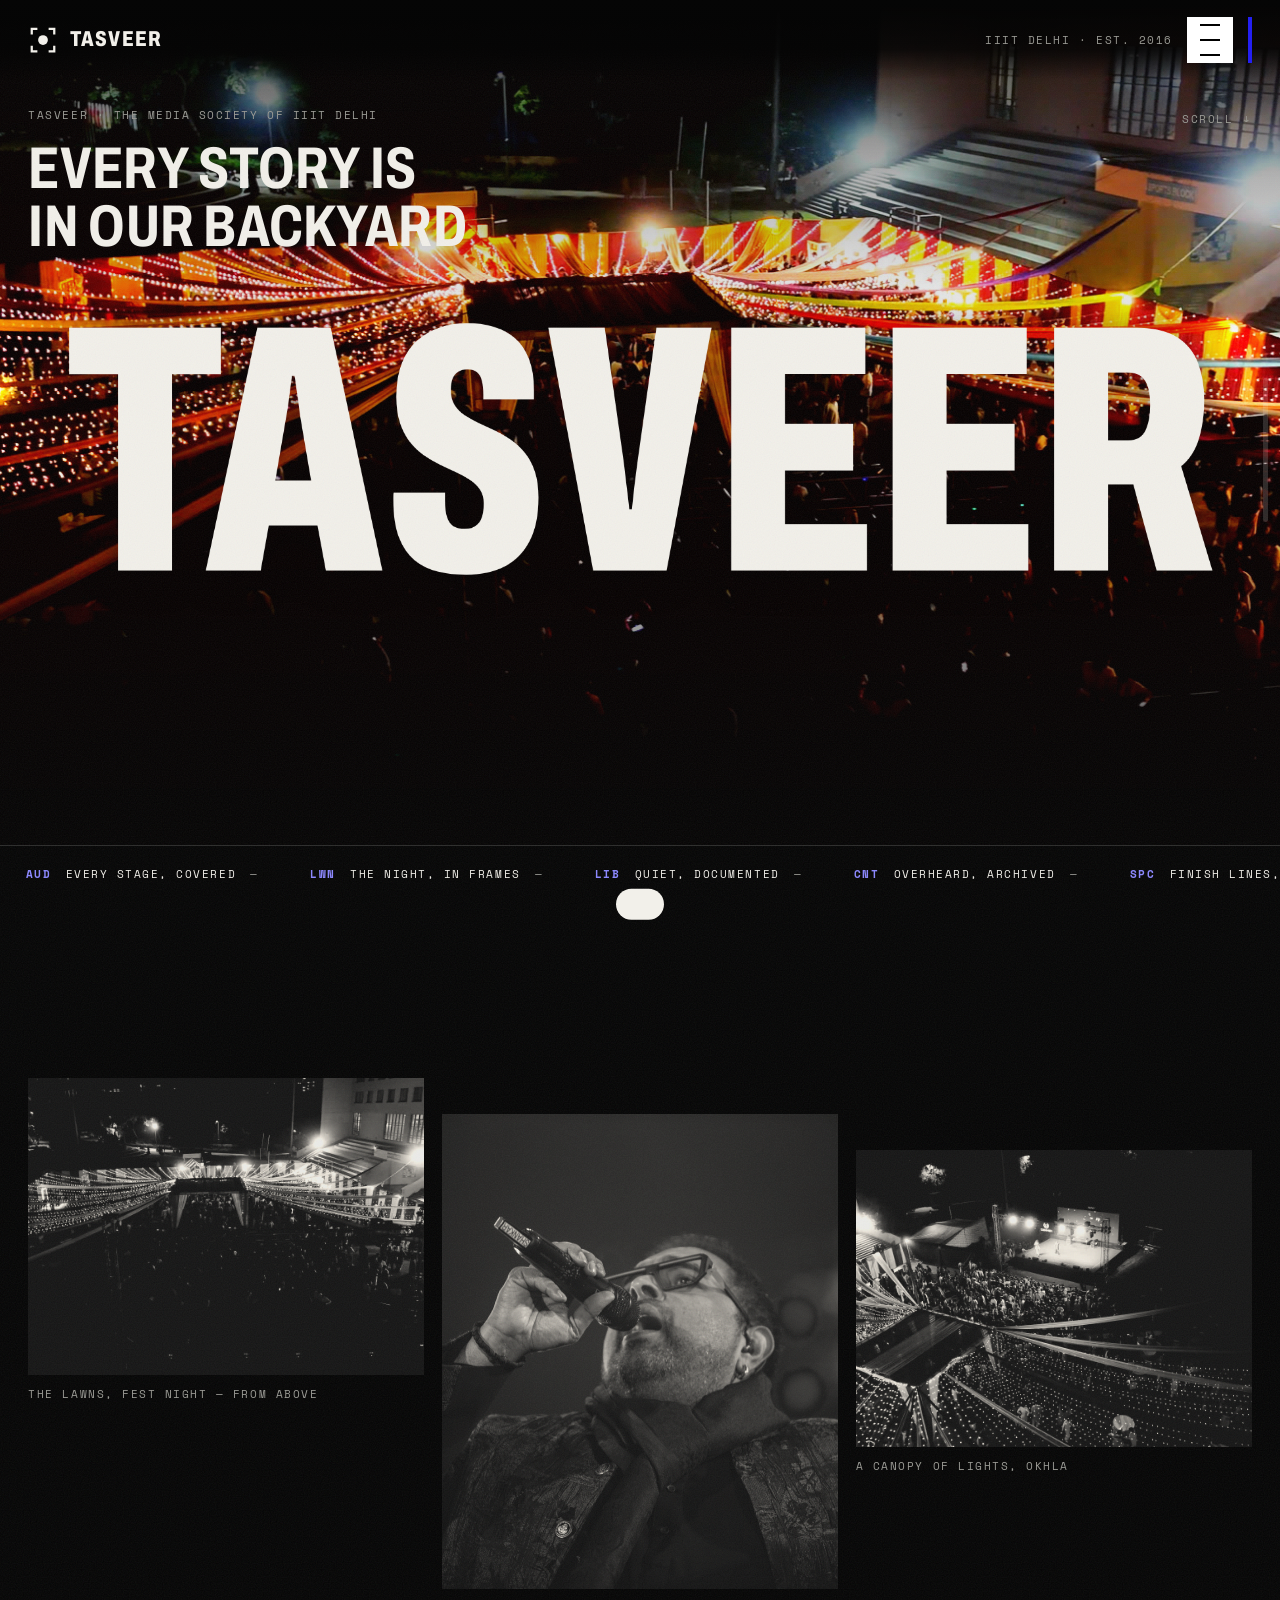
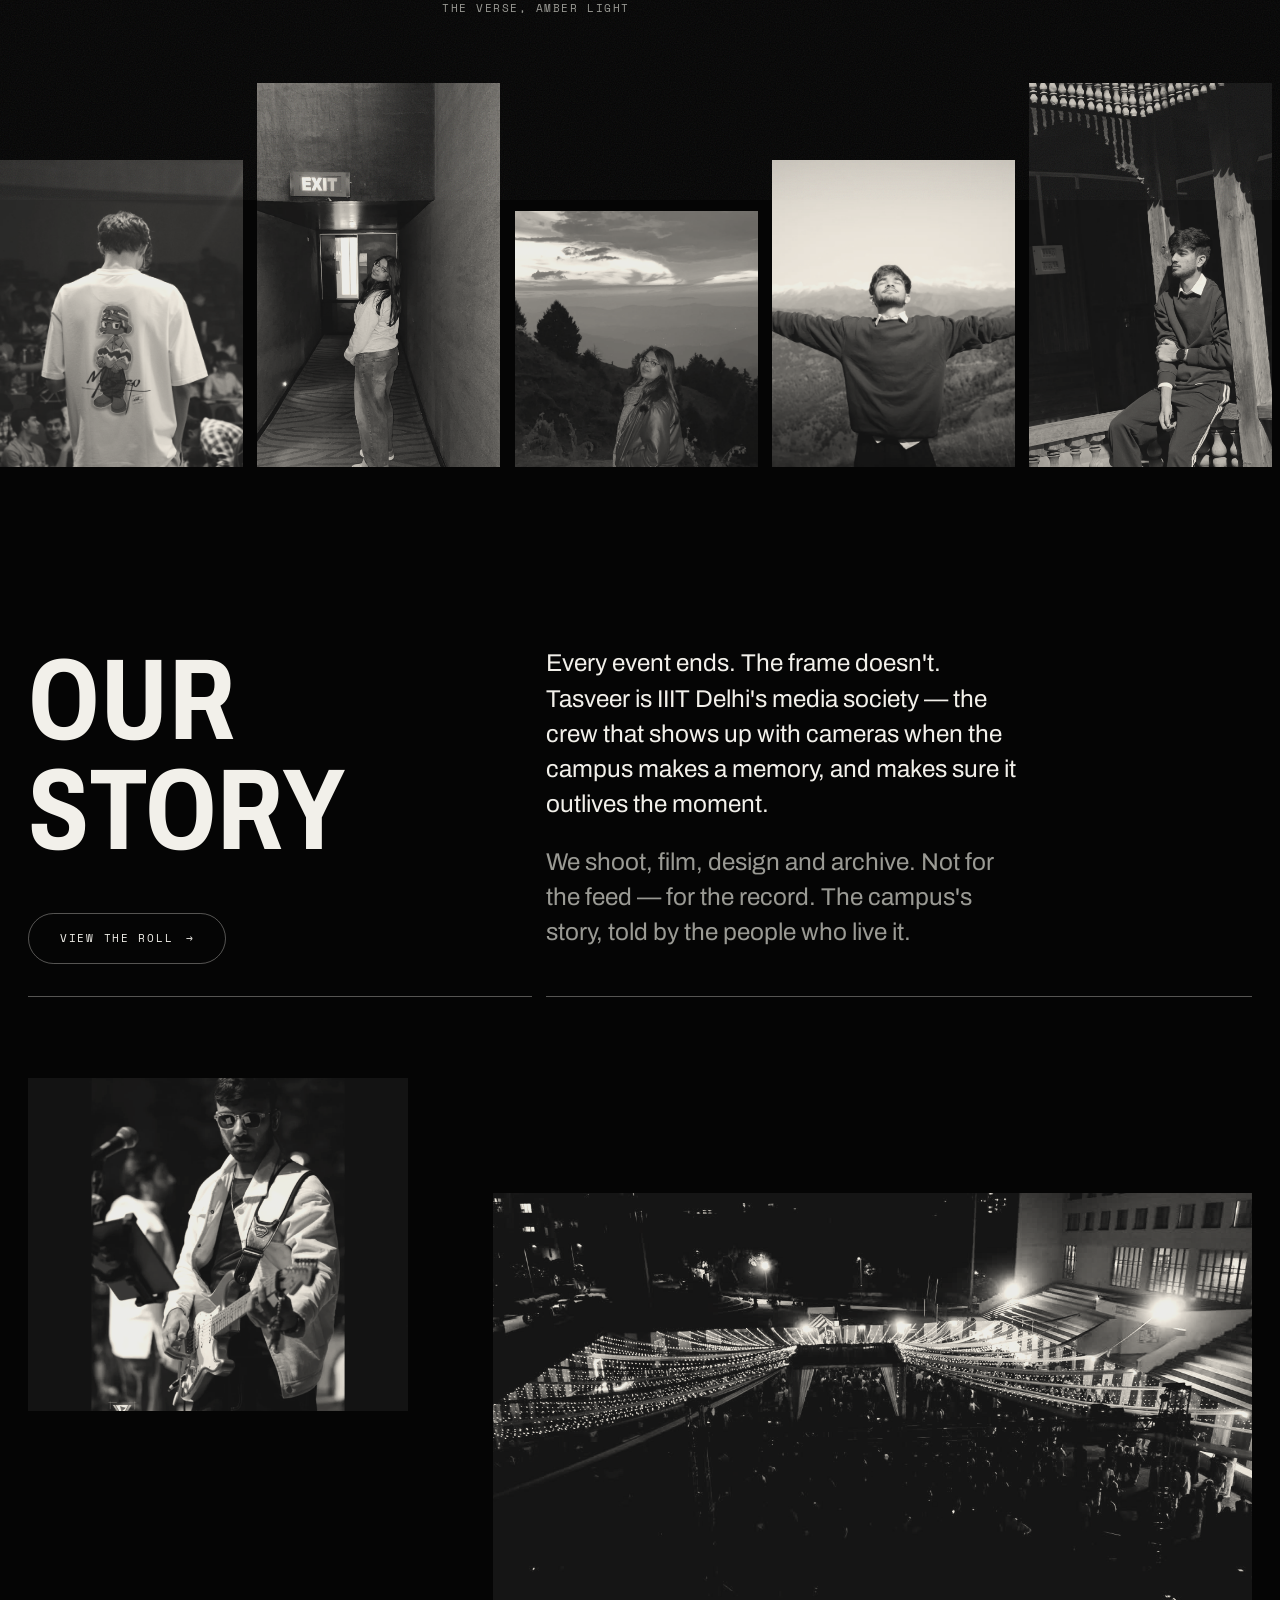
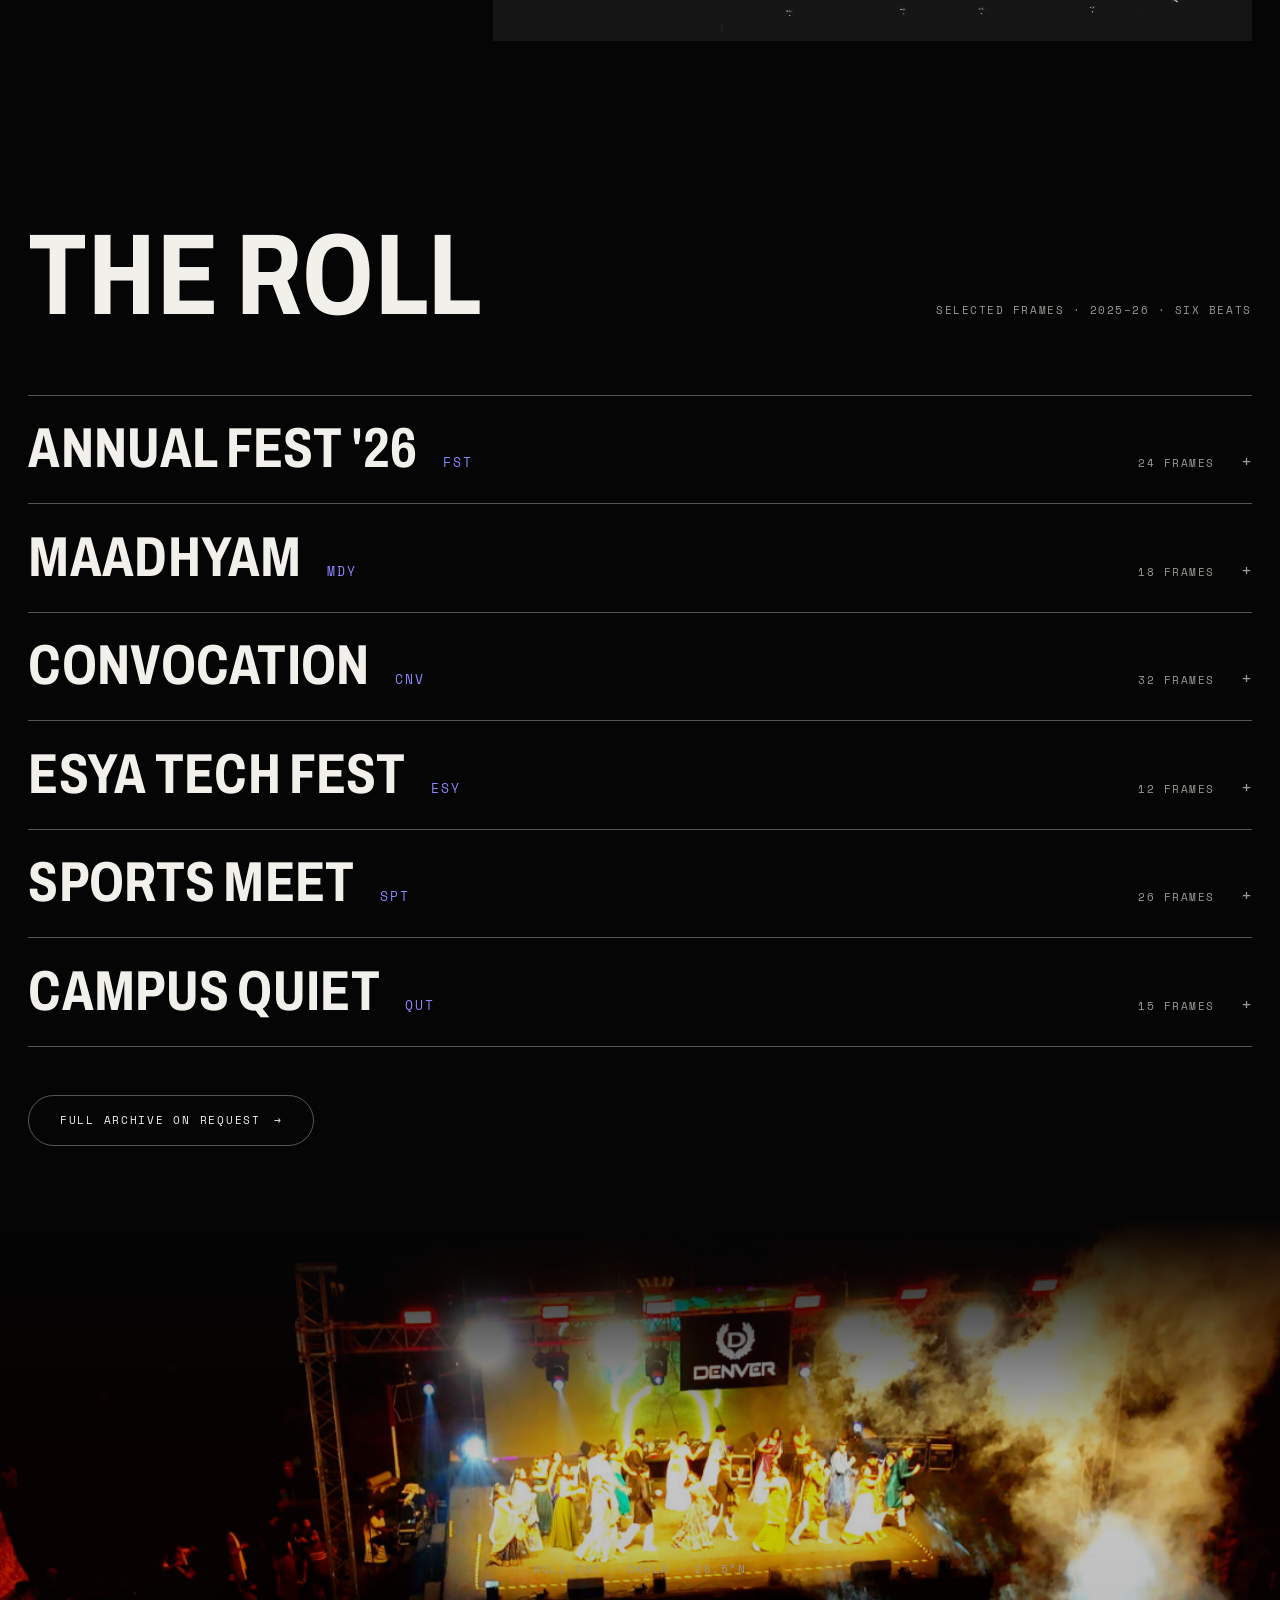
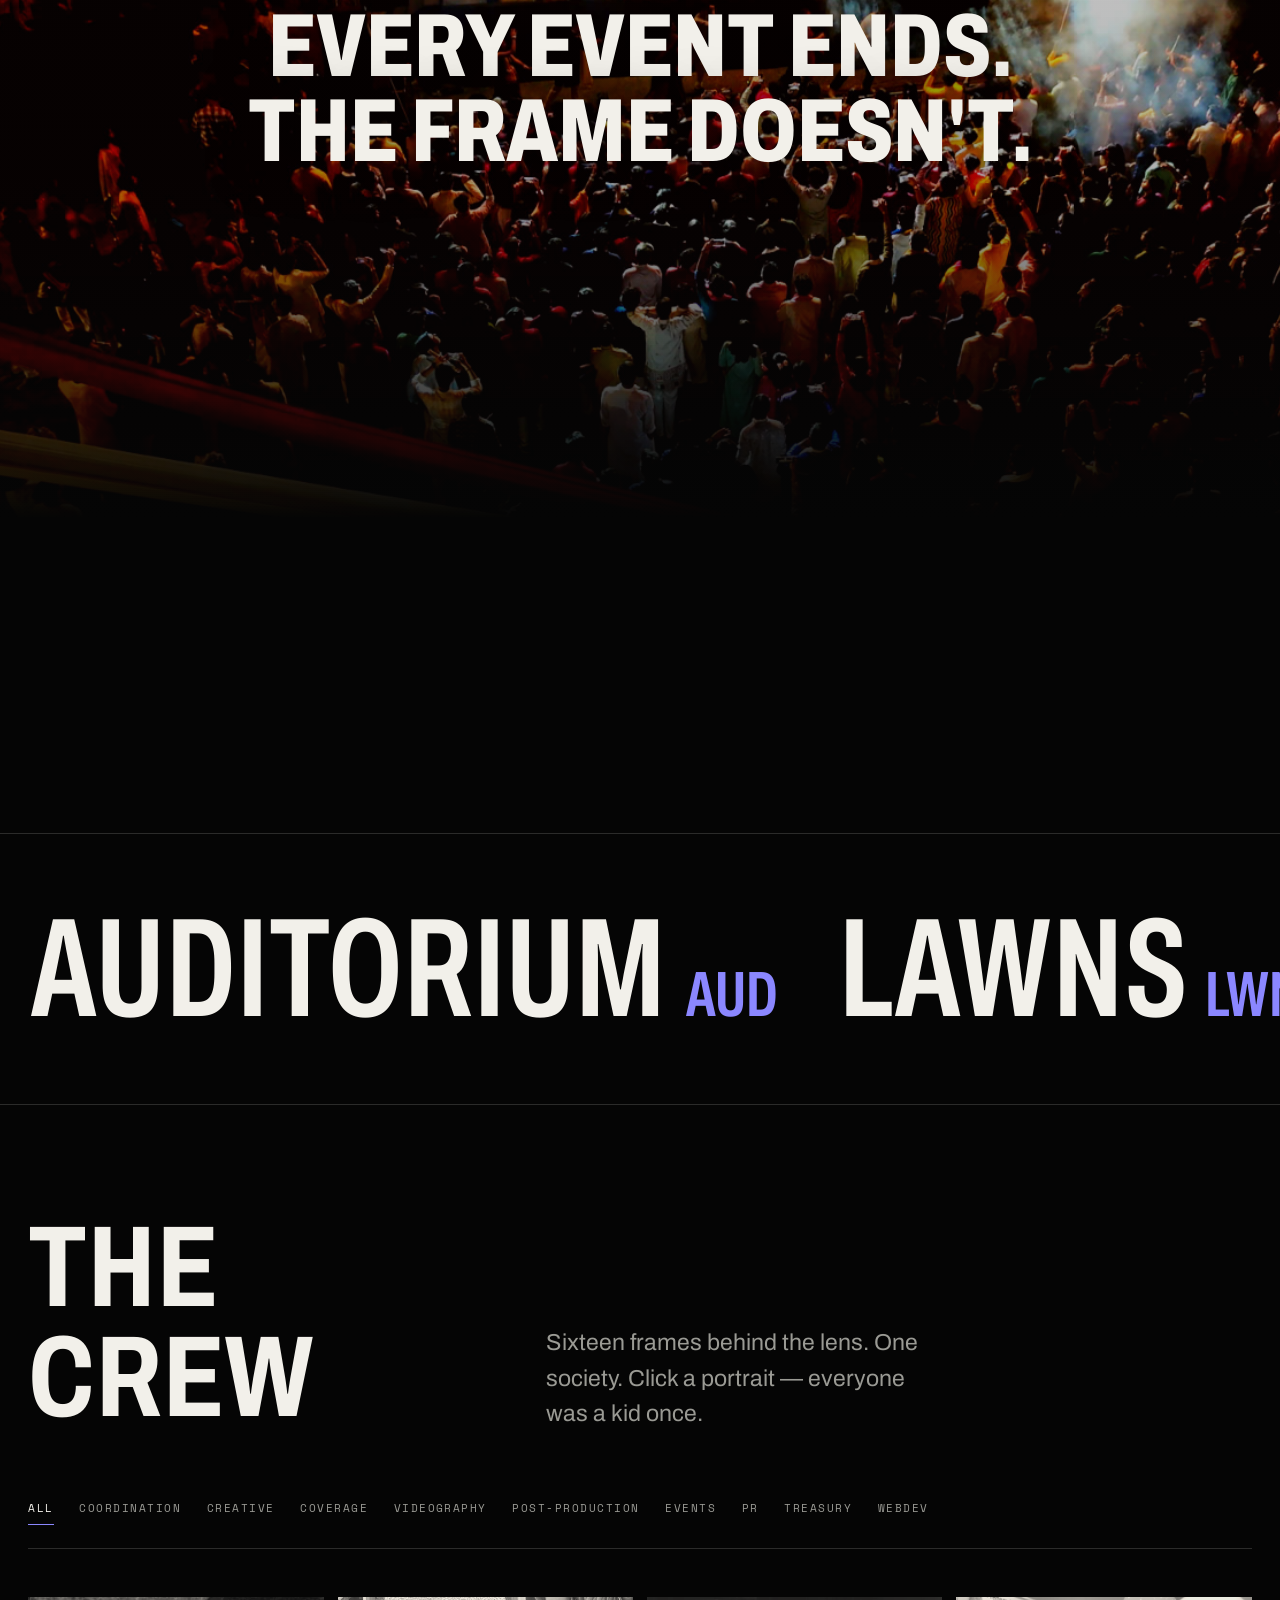
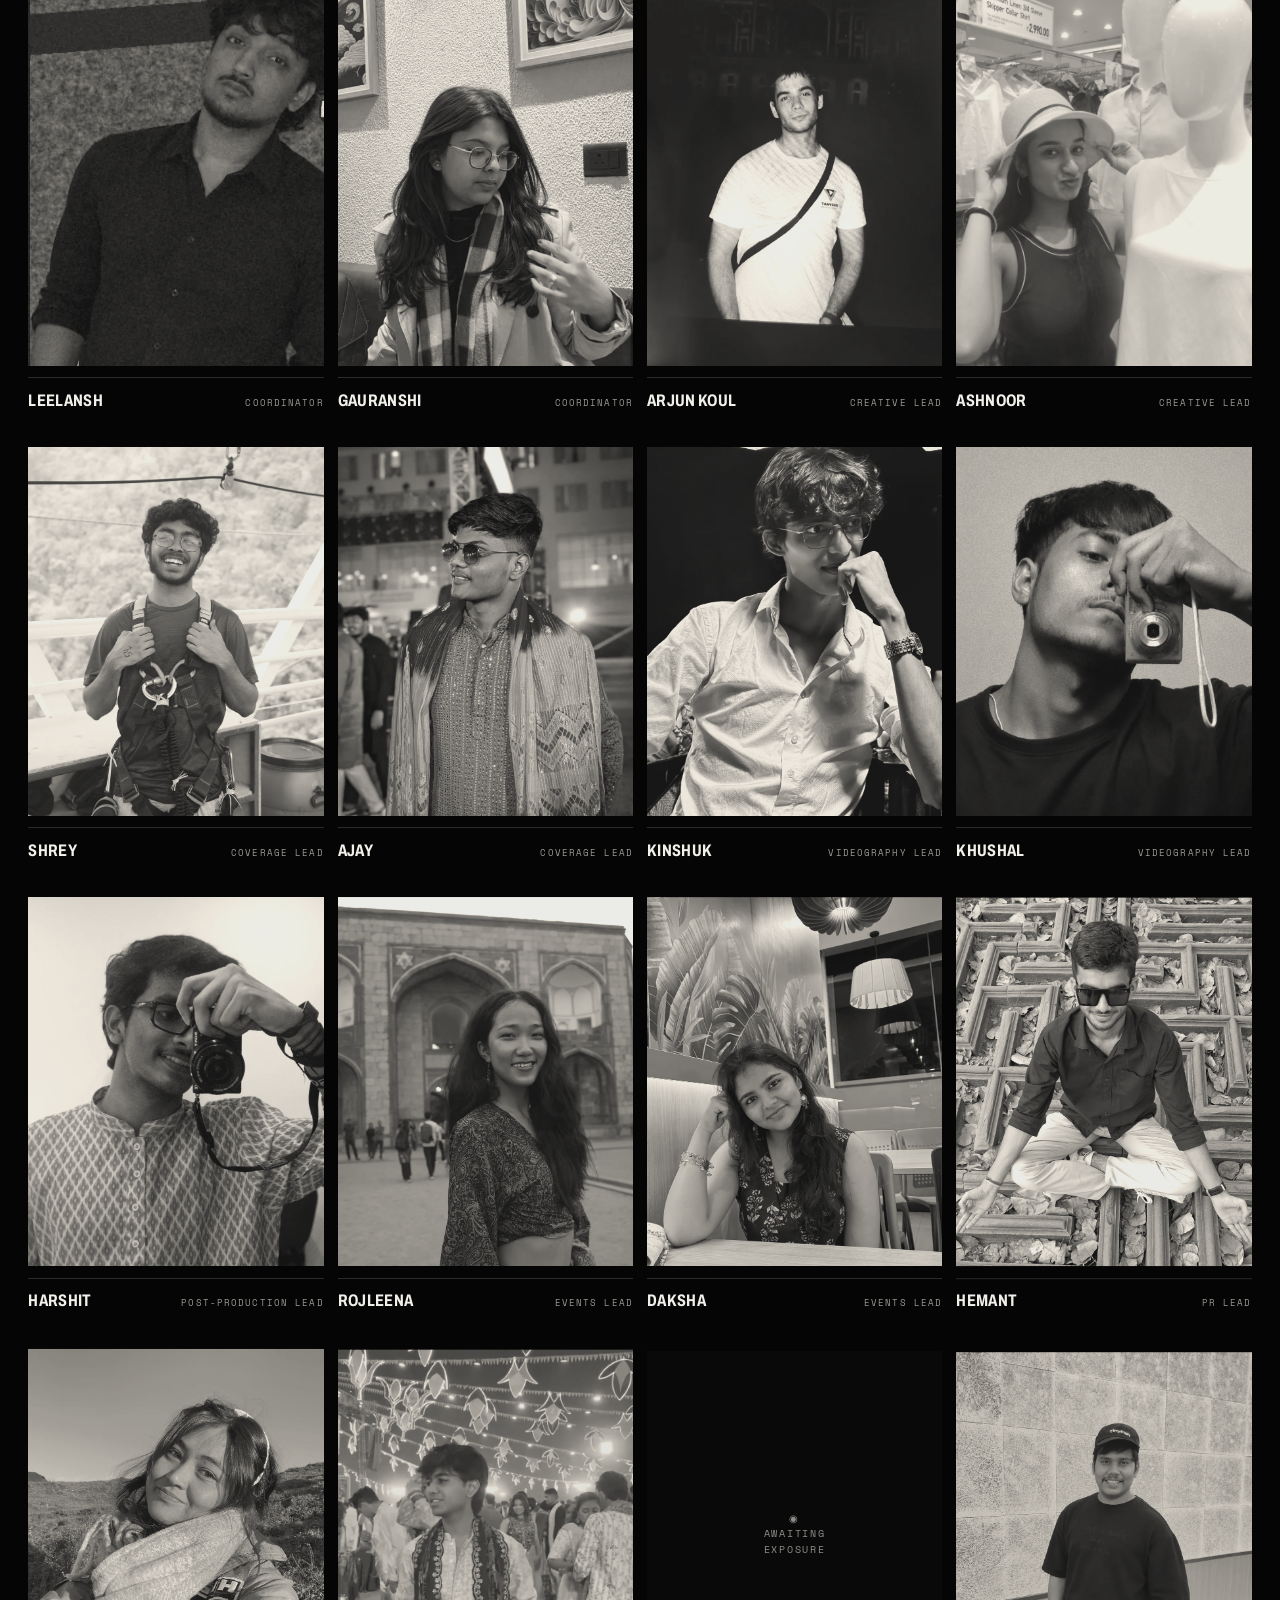
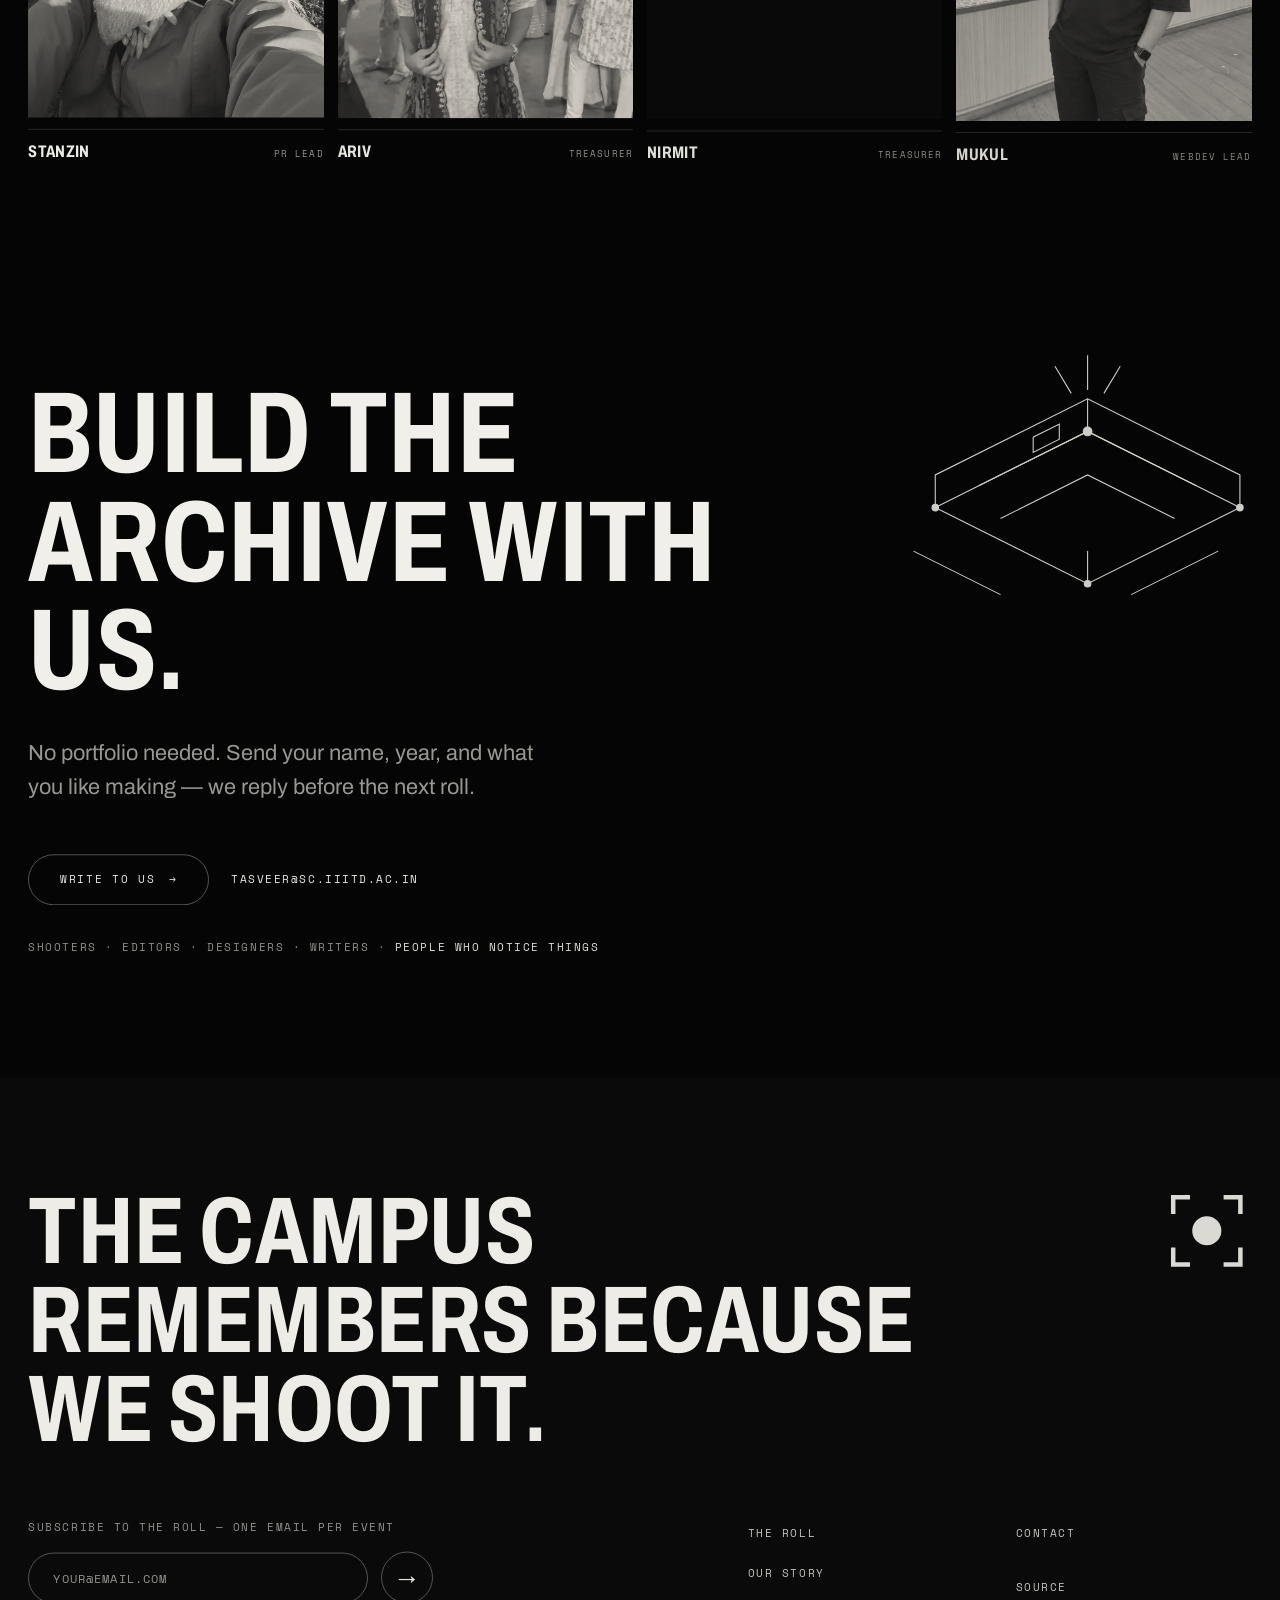
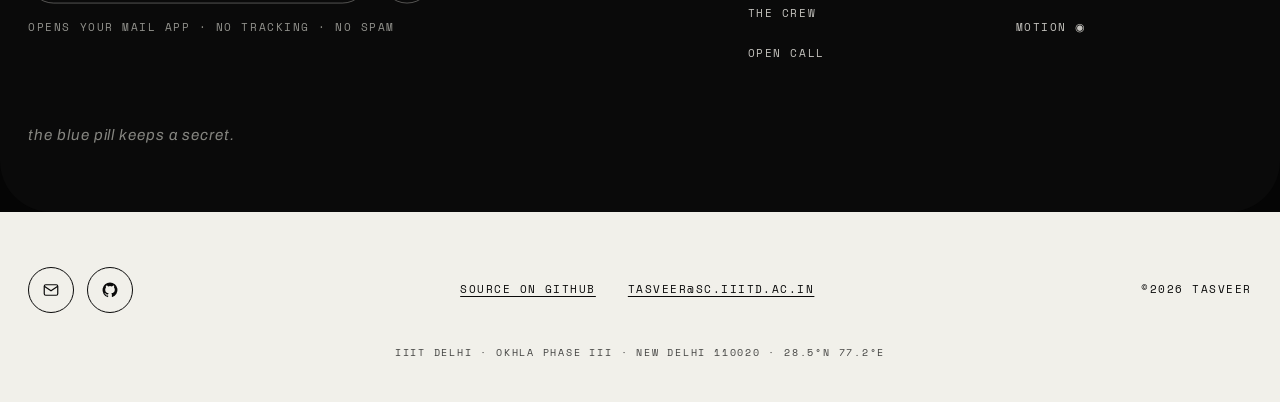
==== index.html @ ce5337c9 "Hybrid hero: living footage + scroll choreography; wordmark fit-to-bleed User: autoplay was fine, pu" ====
<!DOCTYPE html>
<html lang="en">
<head>
<meta charset="UTF-8">
<meta name="viewport" content="width=device-width, initial-scale=1.0">
<title>TASVEER — The Media Society of IIIT Delhi</title>
<meta name="description" content="Tasveer is IIIT Delhi's media society. Every story is in our backyard — we shoot, film, design and archive the campus's memory.">
<meta property="og:title" content="TASVEER — The Media Society of IIIT Delhi">
<meta property="og:description" content="Every event ends. The frame doesn't.">
<meta property="og:image" content="assets/og.jpg">
<meta name="theme-color" content="#050505">
<link rel="icon" href="assets/favicon.svg" type="image/svg+xml">
<link rel="preconnect" href="https://fonts.googleapis.com">
<link rel="preconnect" href="https://fonts.gstatic.com" crossorigin>
<link href="https://fonts.googleapis.com/css2?family=Archivo:wdth,wght@62..125,100..900&family=Space+Mono:wght@400;700&display=swap" rel="stylesheet">
<link rel="stylesheet" href="css/drive.css">
</head>
<body>

<a class="skip-link" href="#story">Skip to content</a>
<div class="grain" aria-hidden="true"></div>

<div class="cursor" id="cursor" aria-hidden="true">
  <span class="cursor-dot"></span><span class="cursor-label" style="display:none"></span>
</div>

<button class="progress-pill" id="progressPill" aria-label="Scroll progress. Click three times for a secret.">
  <span class="fill" id="progressFill"></span>
</button>

<header class="nav" id="nav">
  <a class="nav-logo" href="#top" data-goto="#top" aria-label="Tasveer — back to top">
    <svg viewBox="0 0 32 32" fill="none" aria-hidden="true">
      <path d="M4 10V4h6M22 4h6v6M28 22v6h-6M10 28H4v-6" stroke="currentColor" stroke-width="2.4"/>
      <circle cx="16" cy="16" r="5.2" fill="currentColor"/>
    </svg>
    <span class="nav-word">TASVEER</span>
  </a>
  <div class="nav-right">
    <span class="nav-tag mono">IIIT DELHI · EST. 2016</span>
    <button class="burger" id="burger" aria-label="Open menu" aria-expanded="false" aria-controls="menu">
      <span></span><span></span><span></span>
    </button>
    <span class="nav-bluebar" aria-hidden="true"></span>
  </div>
</header>

<div class="menu" id="menu" role="dialog" aria-modal="true" aria-label="Menu" aria-hidden="true">
  <button class="menu-close" id="menuClose" aria-label="Close menu">✕</button>
  <nav class="menu-links">
    <a href="#top" data-goto="#top"><span class="num">01</span> THE BACKYARD</a>
    <a href="#roll"><span class="num">02</span> THE ROLL</a>
    <a href="#story"><span class="num">03</span> OUR STORY</a>
    <a href="#crew"><span class="num">04</span> THE CREW</a>
    <a href="#open-call"><span class="num">05</span> OPEN CALL</a>
  </nav>
  <div class="menu-foot mono">
    <a href="mailto:tasveer@sc.iiitd.ac.in">TASVEER@SC.IIITD.AC.IN</a>
    <button data-motion-toggle aria-pressed="true" aria-label="Ambient motion">MOTION ◉</button>
    <span>OKHLA · NEW DELHI · 28.5°N</span>
  </div>
</div>

<div class="intro-curtain" id="introCurtain" aria-hidden="true"></div>
<div class="roll-peek" id="rollPeek" aria-hidden="true"><img alt=""></div>
<main id="main">

<!-- 01 · hero — full-bleed cinema -->
<section class="hero" id="top" data-frame="01" data-section="THE BACKYARD">
  <div class="hero-media" aria-hidden="true">
    <video id="heroVideo" muted loop playsinline preload="auto" poster="assets/drive/poster4.jpg">
      <source src="assets/drive/clip4.mp4" type="video/mp4">
    </video>
    <video id="heroVideoB" muted loop playsinline preload="auto" poster="assets/drive/poster1.jpg">
      <source src="assets/drive/clip1.mp4" type="video/mp4">
    </video>
    <div class="hero-scrim"></div>
    <div class="hero-marquee marquee" id="heroMarquee"></div>
  </div>
  <div class="hero-head">
    <p class="hero-kicker mono">TASVEER · THE MEDIA SOCIETY OF IIIT DELHI</p>
    <h1 class="hero-title">
      <span class="mask"><span>EVERY STORY IS</span></span>
      <span class="mask"><span>IN OUR BACKYARD</span></span>
    </h1>
  </div>
  <div class="hero-word-wrap" id="heroWordWrap" role="img" aria-label="TASVEER">
    <span class="hero-word">TASVEER</span>
  </div>
  <div class="hero-stills" id="heroStills"></div>
  <div class="hero-scroll mono" aria-hidden="true">SCROLL <span class="arrow">↓</span></div>
</section>

<!-- photo band -->
<div class="photo-band marquee" id="photoBand" role="region" aria-label="A scrolling strip of frames from the society's archive"></div>

<!-- 03 · story -->
<section class="story" id="story">
  <div class="story-grid">
    <div class="story-left">
      <h2 class="section-title">OUR<br>STORY</h2>
      <a class="pill" href="#roll" data-goto="#roll">VIEW THE ROLL <span class="arr">→</span></a>
    </div>
    <div class="story-right">
      <p class="story-body">Every event ends. The frame doesn't. Tasveer is IIIT Delhi's media society — the crew that shows up with cameras when the campus makes a memory, and makes sure it outlives the moment.</p>
      <p class="story-body">We shoot, film, design and archive. Not for the feed — for the record. The campus's story, told by the people who live it.</p>
    </div>
  </div>
  <div class="collage">
    <figure class="c-small">
      <img src="assets/drive/photo074.webp" alt="Black-and-white portrait of a guitarist under dramatic side light" loading="lazy">
      <figcaption class="mono">THE NIGHT · MONOCHROME</figcaption>
    </figure>
    <figure class="c-big">
      <img src="assets/drive/still1.jpg" alt="Aerial view of the fest grounds at night, a canopy of fairy lights over the crowd" loading="lazy">
      <figcaption class="mono">THE BACKYARD · OKHLA, FROM ABOVE</figcaption>
    </figure>
  </div>
</section>

<!-- 02 · the roll -->
<section class="roll" id="roll">
  <div class="roll-head">
    <h2 class="section-title">THE ROLL</h2>
    <span class="mono">SELECTED FRAMES · 2025–26 · SIX BEATS</span>
  </div>
  <div id="rollList"></div>
  <div class="roll-more">
    <a class="pill" href="mailto:tasveer@sc.iiitd.ac.in?subject=Send%20me%20the%20full%20archive">FULL ARCHIVE ON REQUEST <span class="arr">→</span></a>
  </div>
</section>

<!-- interlude — full-bleed cinema -->
<section class="interlude" id="interlude">
  <div class="interlude-media" aria-hidden="true">
    <video id="interludeVideo" muted loop playsinline preload="metadata" poster="assets/drive/poster1.jpg">
      <source src="assets/drive/clip1.mp4" type="video/mp4">
    </video>
    <div class="interlude-scrim"></div>
  </div>
  <div class="interlude-copy">
    <p class="mono interlude-kicker">ROLL 001 · OKHLA · 28.5°N</p>
    <h2 class="interlude-line">EVERY EVENT ENDS.<br>THE FRAME DOESN'T.</h2>
  </div>
</section>

<!-- giant beat marquee -->
<div class="beat-marquee marquee" id="beatMarquee" aria-hidden="true"></div>

<!-- 04 · crew -->
<section class="crew" id="crew">
  <div class="crew-head">
    <h2 class="section-title">THE<br>CREW</h2>
    <p>Sixteen frames behind the lens. One society. <span class="hint-click">Click</span><span class="hint-tap">Tap</span> a portrait — everyone was a kid once.</p>
  </div>
  <div class="crew-filters" id="crewFilters" role="group" aria-label="Filter crew by department"></div>
  <div class="crew-grid" id="crewGrid"></div>
</section>

<!-- 05 · open call -->
<section class="open-call" id="open-call">
  <svg class="iso" viewBox="0 0 400 300" fill="none" aria-hidden="true">
    <g stroke="currentColor" stroke-width="1">
      <path d="M60 200 L200 130 L340 200 L200 270 Z"/>
      <path d="M60 200 L60 170 L200 100 L340 170 L340 200"/>
      <path d="M200 100 L200 130"/>
      <path d="M100 180 L200 130 L300 180"/>
      <path d="M120 210 L200 170 L280 210"/>
      <rect x="150" y="150" width="24" height="14" transform="skewY(-26.5) translate(0 60)"/>
      <path d="M200 270 L200 240"/>
      <path d="M40 240 L120 280 M320 240 L240 280"/>
      <circle cx="200" cy="130" r="4" fill="currentColor"/>
      <circle cx="60" cy="200" r="3" fill="currentColor"/>
      <circle cx="340" cy="200" r="3" fill="currentColor"/>
      <circle cx="200" cy="270" r="3" fill="currentColor"/>
      <path d="M200 60 L200 92 M170 70 L185 95 M230 70 L215 95"/>
    </g>
  </svg>
  <h2 class="open-call-title">BUILD THE ARCHIVE WITH US.</h2>
  <p class="open-call-sub">No portfolio needed. Send your name, year, and what you like making — we reply before the next roll.</p>
  <div class="open-call-ctas">
    <a class="pill" href="mailto:tasveer@sc.iiitd.ac.in?subject=I%20want%20to%20join%20Tasveer">WRITE TO US <span class="arr">→</span></a>
    <span class="mono">TASVEER@SC.IIITD.AC.IN</span>
  </div>
  <p class="open-call-note mono">SHOOTERS · EDITORS · DESIGNERS · WRITERS · <em>PEOPLE WHO NOTICE THINGS</em></p>
</section>

</main>

<!-- footer panel -->
<footer class="footer-panel">
  <h2 class="footer-statement">THE CAMPUS REMEMBERS BECAUSE WE SHOOT IT.</h2>
  <div class="footer-grid">
    <form class="subscribe" id="subscribeForm">
      <span class="mono">SUBSCRIBE TO THE ROLL — ONE EMAIL PER EVENT</span>
      <div class="subscribe-row">
        <input id="subscribeEmail" type="email" placeholder="YOUR@EMAIL.COM" aria-label="Your email address">
        <button class="subscribe-go" type="submit" aria-label="Subscribe by email">→</button>
      </div>
      <p class="subscribe-note mono">OPENS YOUR MAIL APP · NO TRACKING · NO SPAM</p>
    </form>
    <div class="footer-links">
      <ul>
        <li><a href="#roll" data-goto="#roll">THE ROLL</a></li>
        <li><a href="#story" data-goto="#story">OUR STORY</a></li>
        <li><a href="#crew" data-goto="#crew">THE CREW</a></li>
        <li><a href="#open-call" data-goto="#open-call">OPEN CALL</a></li>
      </ul>
      <ul>
        <li><a href="mailto:tasveer@sc.iiitd.ac.in">CONTACT</a></li>
        <li><a id="instaLink" hidden>INSTAGRAM</a></li>
        <li><a href="https://github.com/breaking-byts/tasveer" target="_blank" rel="noopener">SOURCE</a></li>
        <li><button data-motion-toggle aria-pressed="true" aria-label="Ambient motion">MOTION ◉</button></li>
      </ul>
    </div>
  </div>
  <svg class="footer-mark" viewBox="0 0 32 32" fill="none" aria-hidden="true">
    <path d="M4 10V4h6M22 4h6v6M28 22v6h-6M10 28H4v-6" stroke="currentColor" stroke-width="1.6"/>
    <circle cx="16" cy="16" r="5.2" fill="currentColor"/>
  </svg>
  <p class="footer-whisper">the blue pill keeps a secret.</p>
</footer>

<!-- cream strip -->
<div class="cream-strip">
  <div class="cream-top">
    <div class="socials">
      <a id="instaSocial" href="mailto:tasveer@sc.iiitd.ac.in" aria-label="Email Tasveer">
        <svg viewBox="0 0 24 24" fill="none" stroke="currentColor" stroke-width="1.6" aria-hidden="true"><rect x="3" y="5" width="18" height="14" rx="2"/><path d="M3 7l9 6 9-6"/></svg>
      </a>
      <a href="https://github.com/breaking-byts/tasveer" target="_blank" rel="noopener" aria-label="Tasveer on GitHub">
        <svg viewBox="0 0 24 24" fill="currentColor" aria-hidden="true"><path d="M12 2a10 10 0 0 0-3.16 19.49c.5.09.68-.22.68-.48v-1.7c-2.78.6-3.37-1.34-3.37-1.34-.45-1.16-1.11-1.47-1.11-1.47-.9-.62.07-.6.07-.6 1 .07 1.53 1.03 1.53 1.03.9 1.52 2.34 1.08 2.91.83.09-.65.35-1.09.63-1.34-2.22-.25-4.55-1.11-4.55-4.94 0-1.1.39-1.99 1.03-2.69-.1-.25-.45-1.27.1-2.64 0 0 .84-.27 2.75 1.02a9.58 9.58 0 0 1 5 0c1.91-1.3 2.75-1.02 2.75-1.02.55 1.37.2 2.39.1 2.64.64.7 1.03 1.6 1.03 2.69 0 3.84-2.34 4.68-4.57 4.93.36.31.68.92.68 1.85V21c0 .27.18.58.69.48A10 10 0 0 0 12 2z"/></svg>
      </a>
    </div>
    <div class="cream-legal">
      <a href="https://github.com/breaking-byts/tasveer" target="_blank" rel="noopener">SOURCE ON GITHUB</a>
      <a href="mailto:tasveer@sc.iiitd.ac.in">TASVEER@SC.IIITD.AC.IN</a>
    </div>
    <span class="cream-copy">©<span id="year">2026</span> TASVEER</span>
  </div>
  <p class="cream-address">IIIT DELHI · OKHLA PHASE III · NEW DELHI 110020 · 28.5°N 77.2°E</p>
</div>

<div class="toast" id="toast" role="status"></div>

<script src="js/data.js"></script>
<script src="js/vendor/gsap.min.js"></script>
<script src="js/vendor/ScrollTrigger.min.js"></script>
<script src="js/vendor/lenis.min.js"></script>
<script src="js/drive.js"></script>
</body>
</html>
---- css/drive.css ----
/* ============================================================
   TASVEER × DRIVE — inspired-by editorial system
   Black grain canvas · warm monochrome · giant condensed type
   Cream footer strip · one electric blue · mono UI labels
   ============================================================ */
:root{
  --black:#050505; --coal:#0A0A0A; --ink:#F2F0EA; --cream:#F1F0EA;
  --blue:#241FF3; --blue-bright:#8B87FF; --gray:#9A9A94;
  --line:rgba(242,240,234,.16); --line-strong:rgba(242,240,234,.34);
  --warm-mono:grayscale(1) sepia(.2) contrast(.85);
  --margin:2.22vw; --gap:1.11vw;
  --font-body:"Archivo",Helvetica,Arial,sans-serif;
  --font-mono:"Space Mono",ui-monospace,monospace;
  --ease-out-expo:cubic-bezier(.19,1,.22,1);
  --ease-out-quart:cubic-bezier(.165,.84,.44,1);
  --header-h:8.9vh;
}
*,*::before,*::after{box-sizing:border-box;margin:0;padding:0}
html.lenis,html.lenis body{height:auto}
html.lenis{scroll-behavior:auto!important}
body{
  background:var(--black); color:var(--ink);
  font-family:var(--font-body); font-size:1.0625rem; line-height:1.55;
  overflow-x:hidden; -webkit-font-smoothing:antialiased;
  font-stretch:100%;
}
body.daylight{--black:#F1F0EA;--coal:#E9E7DF;--ink:#0A0A0A;--gray:#5C5C56;
  --line:rgba(10,10,10,.16);--line-strong:rgba(10,10,10,.34);--blue-bright:#241FF3}
img{display:block;max-width:100%}
a{color:inherit;text-decoration:none}
button{font:inherit;color:inherit;background:none;border:0;cursor:pointer}
::selection{background:var(--blue);color:#fff}
:focus-visible{outline:2px solid var(--blue-bright);outline-offset:3px;box-shadow:0 0 0 6px var(--black)}
[hidden]{display:none!important}
.mono{font-family:var(--font-mono);font-size:.68rem;letter-spacing:.14em;text-transform:uppercase}
.skip-link{position:fixed;top:-4rem;left:1rem;z-index:300;background:var(--ink);color:var(--black);padding:.7rem 1.2rem;transition:top .2s}
.skip-link:focus{top:1rem}

/* grain */
.grain{position:fixed;inset:-100%;z-index:120;pointer-events:none;opacity:.07;
  background-image:url("data:image/svg+xml,%3Csvg xmlns='http://www.w3.org/2000/svg' width='240' height='240'%3E%3Cfilter id='n'%3E%3CfeTurbulence type='fractalNoise' baseFrequency='.85' numOctaves='2'/%3E%3C/filter%3E%3Crect width='240' height='240' filter='url(%23n)'/%3E%3C/svg%3E");
  animation:grain 7s steps(8) infinite}
@keyframes grain{
  0%,100%{transform:translate(0,0)}12%{transform:translate(-3%,2%)}25%{transform:translate(2%,-4%)}
  37%{transform:translate(-4%,-2%)}50%{transform:translate(3%,3%)}62%{transform:translate(-2%,4%)}
  75%{transform:translate(4%,-3%)}87%{transform:translate(-3%,-3%)}}
body.calm .grain{animation:none}

/* scroll progress pill — the blue secret */
.progress-pill{position:fixed;right:.9vw;top:50%;transform:translateY(-50%);z-index:140;
  width:5px;height:16vh;border-radius:99px;background:var(--line);padding:0;cursor:pointer}
.progress-pill::before{content:"";position:absolute;top:-12px;bottom:-12px;left:-20px;right:-6px}
.progress-pill .fill{position:absolute;inset:0;border-radius:99px;background:var(--blue);transform-origin:top;transform:scaleY(0)}
.hint-tap{display:none}
@media (pointer:coarse){.hint-click{display:none}.hint-tap{display:inline}}
body.daylight .progress-pill .fill{background:var(--blue)}
.progress-pill:hover{width:7px}

/* header */
.nav{position:fixed;top:0;left:0;right:0;z-index:150;height:var(--header-h);
  display:flex;align-items:center;justify-content:space-between;
  padding:0 var(--margin);transition:transform .45s var(--ease-out-quart);
  color:var(--ink);
  background:linear-gradient(to bottom,var(--black) 0%,color-mix(in srgb,var(--black) 82%,transparent) 62%,transparent 100%)}
.nav.hidden-nav{transform:translateY(-110%)}
body.daylight .burger{background:#0A0A0A}
body.daylight .burger span{background:var(--cream)}
.nav-logo{display:flex;align-items:center;gap:.7rem}
.nav-logo svg{width:30px;height:30px}
.nav-word{font-weight:800;font-stretch:75%;font-size:1.35rem;letter-spacing:.06em}
.nav-right{display:flex;align-items:center;gap:.9rem}
.nav-tag{color:var(--gray)}
.burger{width:46px;height:46px;background:#fff;display:grid;place-items:center;gap:0;transition:transform .25s var(--ease-out-quart)}
.burger:hover{transform:scale(.94)}
.burger span{display:block;width:20px;height:2px;background:#000;margin:2.5px 0;transition:transform .3s,opacity .3s}
.nav-bluebar{width:4px;height:46px;background:var(--blue)}

/* fullscreen menu */
.menu{position:fixed;inset:0;z-index:200;background:var(--coal);display:flex;flex-direction:column;
  justify-content:center;padding:var(--margin);opacity:0;visibility:hidden;transition:opacity .4s,visibility 0s linear .4s}
.menu.open{opacity:1;visibility:visible;transition:opacity .4s,visibility 0s}
.menu-close{position:absolute;top:calc(var(--header-h)/2 - 23px);right:var(--margin);width:46px;height:46px;background:var(--ink);color:var(--black);display:grid;place-items:center;font-size:1.1rem}
.menu-links{display:flex;flex-direction:column;gap:.2rem}
.menu-links a{display:flex;align-items:baseline;gap:1.4rem;padding:.5rem 0;border-bottom:1px solid var(--line);
  font-weight:700;font-stretch:75%;font-size:clamp(2.4rem,7vw,5rem);line-height:1.05;text-transform:uppercase;letter-spacing:.01em;
  transform:translateY(24px);opacity:0;transition:transform .55s var(--ease-out-expo),opacity .55s,color .2s}
.menu.open .menu-links a{transform:none;opacity:1}
.menu-links a:hover{color:var(--blue-bright)}
.menu-links .num{font-family:var(--font-mono);font-size:.75rem;color:var(--gray);letter-spacing:.14em}
.menu-foot{margin-top:3rem;display:flex;gap:2rem;flex-wrap:wrap;color:var(--gray)}
.menu-foot button:hover,.menu-foot a:hover{color:var(--ink)}

/* hero — full-bleed cinema */
.hero{position:relative;height:178vh;min-height:980px;background:var(--black)}
.hero-media{position:sticky;top:0;height:100vh;height:100svh;overflow:hidden;z-index:0}
.hero-media video{position:absolute;inset:0;width:100%;height:100%;object-fit:cover;transform-origin:center;will-change:transform;backface-visibility:hidden}
#heroVideoB{opacity:0}
.intro-curtain{position:fixed;inset:0;background:var(--black);z-index:200;pointer-events:none}
body.calm .intro-curtain{display:none}
.roll-peek{position:fixed;top:0;left:0;width:min(24vw,300px);aspect-ratio:4/3;z-index:90;pointer-events:none;
  opacity:0;overflow:hidden;border:1px solid var(--line-strong);background:var(--coal);
  transition:opacity .25s;will-change:transform}
.roll-peek.on{opacity:1}
.roll-peek img{width:100%;height:100%;object-fit:cover;display:block}
@media (pointer:coarse){.roll-peek{display:none}}
.pill{transition:transform .25s cubic-bezier(.2,.8,.2,1)}
.hero-scrim{position:absolute;inset:0;pointer-events:none;background:
  linear-gradient(to bottom,
    color-mix(in srgb,var(--black) 84%,transparent) 0%,
    color-mix(in srgb,var(--black) 30%,transparent) 20%,
    transparent 38%, transparent 52%,
    color-mix(in srgb,var(--black) 45%,transparent) 72%,
    var(--black) 100%)}
.hero-head{position:absolute;top:calc(var(--header-h) + 3vh);left:var(--margin);z-index:4;max-width:62vw}
.hero-title{font-weight:700;font-stretch:75%;text-transform:uppercase;line-height:.98;letter-spacing:.005em;
  font-size:clamp(2.1rem,4.6vw,4.4rem)}
.hero-title .mask{display:block;overflow:hidden}
.hero-title .mask > span{display:block}
.hero-kicker{margin-bottom:1rem;color:var(--gray)}
.hero-word-wrap{position:absolute;left:0;right:0;top:36vh;z-index:2;line-height:.78;pointer-events:none;text-align:center;will-change:transform}
.hero-word{font-weight:800;font-stretch:62%;text-transform:uppercase;font-size:42vw;letter-spacing:.005em;
  white-space:nowrap;display:block;width:max-content;position:relative;left:50%;transform:translateX(-50%);
  color:var(--ink);text-shadow:0 4px 60px color-mix(in srgb,var(--black) 45%,transparent)}
.hero-stills{position:absolute;top:112vh;left:0;right:0;z-index:3;display:grid;grid-template-columns:repeat(3,1fr);gap:1.4vw;padding:0 var(--margin);align-items:start}
.hero-stills figure{margin:0}
.hero-stills .imgwrap{overflow:hidden;aspect-ratio:4/3;background:var(--coal)}
.hero-stills figure:nth-child(2) .imgwrap{aspect-ratio:3/3.6}
.hero-stills img{width:100%;height:100%;object-fit:cover;filter:var(--warm-mono);transition:filter .6s}
.hero-stills figure:hover img{filter:none}
.hero-stills figcaption{margin-top:.7rem;color:var(--gray)}
.hero-marquee{position:absolute;left:0;right:0;bottom:0;z-index:3;border-top:1px solid var(--line);
  padding:.85rem 0;overflow:hidden;background:var(--black)}
.hero-scroll{position:absolute;right:var(--margin);top:calc(var(--header-h) + 3.4vh);z-index:4;color:var(--gray);display:flex;gap:.6rem;align-items:center}
.hero-scroll .arrow{animation:drop 1.9s ease-in-out infinite;display:inline-block}
@keyframes drop{50%{transform:translateY(5px)}}
body.calm .hero-scroll .arrow{animation:none}

/* interlude — full-bleed cinema break */
.interlude{position:relative;height:135vh;background:var(--black)}
.interlude-media{position:sticky;top:0;height:100vh;height:100svh;overflow:hidden}
.interlude-media video{position:absolute;inset:0;width:100%;height:100%;object-fit:cover;transform-origin:center;will-change:transform;backface-visibility:hidden}
.interlude-scrim{position:absolute;inset:0;pointer-events:none;background:
  linear-gradient(to bottom,var(--black) 0%,color-mix(in srgb,var(--black) 22%,transparent) 26%,
  color-mix(in srgb,var(--black) 30%,transparent) 62%,var(--black) 100%)}
.interlude-copy{position:sticky;top:0;height:100vh;height:100svh;margin-top:-100vh;margin-top:-100svh;
  display:flex;flex-direction:column;justify-content:center;align-items:center;text-align:center;
  z-index:2;padding:0 var(--margin);pointer-events:none}
.interlude-kicker{color:var(--gray);margin-bottom:1.6rem}
.interlude-line{font-weight:800;font-stretch:75%;text-transform:uppercase;line-height:.95;
  font-size:clamp(2.6rem,7vw,6.6rem);color:var(--ink);
  text-shadow:0 4px 50px color-mix(in srgb,var(--black) 55%,transparent)}

/* marquees (shared) */
.marquee{overflow:hidden;white-space:nowrap}
.marquee-track{display:inline-flex;align-items:center;will-change:transform;animation:marquee var(--dur,60s) linear infinite}
.marquee-track.inverted{animation-name:marquee-inv}
@keyframes marquee{from{transform:translate3d(0,0,0)}to{transform:translate3d(-50%,0,0)}}
@keyframes marquee-inv{from{transform:translate3d(-50%,0,0)}to{transform:translate3d(0,0,0)}}
body.calm .marquee-track,.marquee:hover .marquee-track.pause-hover{animation-play-state:paused}
.hero-marquee .item{display:inline-flex;align-items:center;gap:.9rem;padding:0 1.6rem;color:var(--ink)}
.hero-marquee .code{color:var(--blue-bright);font-weight:700}
.hero-marquee .sep{color:var(--gray)}

/* image marquee band */
.photo-band{padding:9vh 0 7vh;overflow:hidden}
.photo-band .marquee-track{align-items:flex-end}
.photo-tile{flex:none;width:19vw;overflow:hidden;margin-right:1.1vw}
.photo-tile img{width:100%;height:100%;object-fit:cover;filter:var(--warm-mono);transition:filter .7s}
.photo-tile:hover img{filter:none}
.photo-tile.t-a{height:24vw}.photo-tile.t-b{height:30vw}.photo-tile.t-c{height:20vw}
.photo-tile figcaption{margin-top:.5rem;color:var(--gray)}

/* story */
.story{padding:12vh var(--margin) 10vh}
.story-grid{display:grid;grid-template-columns:5fr 7fr;gap:var(--gap)}
.story-left{display:flex;flex-direction:column;justify-content:space-between;gap:3rem;border-bottom:1px solid var(--line-strong);padding-bottom:2rem}
.section-title{font-weight:700;font-stretch:75%;text-transform:uppercase;line-height:.95;font-size:clamp(3rem,9vw,8.5rem);letter-spacing:.005em}
.story-right{border-bottom:1px solid var(--line-strong);padding-bottom:2rem}
.story-body{font-size:clamp(1.25rem,1.9vw,1.8rem);line-height:1.45;font-weight:400;max-width:34ch}
.story-body + .story-body{margin-top:1.4rem;color:var(--gray)}
.pill{display:inline-flex;align-items:center;gap:.8rem;border:1px solid var(--line-strong);border-radius:99px;
  padding:1rem 1.9rem;font-family:var(--font-mono);font-size:.68rem;letter-spacing:.16em;text-transform:uppercase;
  transition:background .3s,color .3s,border-color .3s;align-self:flex-start}
.pill:hover{background:var(--ink);color:var(--black);border-color:var(--ink)}
.pill .arr{transition:transform .3s}
.pill:hover .arr{transform:translateX(4px)}
.collage{position:relative;margin-top:9vh;min-height:44vw}
.collage figure{position:absolute;overflow:hidden}
.collage img{width:100%;height:100%;object-fit:cover;filter:var(--warm-mono);transition:filter .8s,transform 1.2s var(--ease-out-expo)}
.collage figure:hover img{filter:none;transform:scale(1.03)}
.collage .c-small{left:0;top:0;width:31%;height:26vw}
.collage .c-big{right:0;top:9vw;width:62%;height:35vw}
.collage figcaption{position:absolute;left:0;bottom:-1.7rem;color:var(--gray)}

/* the roll — accordion */
.roll{padding:10vh var(--margin) 8vh}
.roll-head{display:flex;justify-content:space-between;align-items:baseline;gap:2rem;margin-bottom:4rem;flex-wrap:wrap}
.roll-head .mono{color:var(--gray)}
.beat{border-top:1px solid var(--line-strong)}
.beat:last-of-type{border-bottom:1px solid var(--line-strong)}
.beat-row{width:100%;display:flex;align-items:baseline;gap:1.6rem;padding:1.6rem 0;text-align:left;transition:padding .35s var(--ease-out-quart)}
.beat-row:hover{padding-left:1.2rem}
.beat-name{font-weight:700;font-stretch:75%;text-transform:uppercase;font-size:clamp(1.9rem,4.4vw,3.9rem);line-height:1;letter-spacing:.005em;transition:color .25s}
.beat-row:hover .beat-name{color:var(--blue-bright)}
.beat-code{font-family:var(--font-mono);font-size:.8rem;color:var(--blue-bright);letter-spacing:.14em}
.beat-count{margin-left:auto;font-family:var(--font-mono);font-size:.68rem;color:var(--gray);letter-spacing:.14em}
.beat-plus{font-family:var(--font-mono);font-size:1.1rem;color:var(--gray);transition:transform .35s}
.beat.open .beat-plus{transform:rotate(45deg)}
.beat-panel{display:grid;grid-template-rows:0fr;transition:grid-template-rows .5s var(--ease-out-quart)}
.beat.open .beat-panel{grid-template-rows:1fr}
.beat-panel-inner{overflow:hidden}
.beat-frames{display:flex;gap:1.1vw;padding:0 0 2rem;flex-wrap:wrap}
.beat-frame{flex:none;width:15vw;min-width:150px}
.beat-frame .imgwrap{overflow:hidden;height:10vw;min-height:100px}
.beat-frame img{width:100%;height:100%;object-fit:cover;filter:var(--warm-mono);transition:filter .6s,transform .8s var(--ease-out-expo)}
.beat-frame:hover img{filter:none;transform:scale(1.04)}
.beat-frame figcaption{margin-top:.5rem;color:var(--gray)}
.beat-note{padding:0 0 1.6rem;color:var(--gray);max-width:60ch}
.roll-more{margin-top:3rem}

/* giant beat marquee */
.beat-marquee{padding:8vh 0;border-top:1px solid var(--line);border-bottom:1px solid var(--line)}
.beat-marquee .item{display:inline-flex;align-items:baseline;gap:1.4vw;padding:0 2.4vw}
.beat-marquee .name{font-weight:600;font-stretch:62%;text-transform:uppercase;font-size:11vw;line-height:.9;letter-spacing:.01em}
.beat-marquee .code{font-weight:600;font-stretch:62%;text-transform:uppercase;font-size:5vw;color:var(--blue-bright);line-height:1}

/* crew */
.crew{padding:12vh var(--margin) 10vh}
.crew-head{display:grid;grid-template-columns:5fr 7fr;gap:var(--gap);align-items:end;margin-bottom:3.4rem}
.crew-head p{font-size:clamp(1.2rem,1.8vw,1.7rem);color:var(--gray);max-width:30ch}
.crew-filters{display:flex;flex-wrap:wrap;gap:.4rem 1.6rem;margin-bottom:3rem;border-bottom:1px solid var(--line);padding-bottom:1.1rem}
.crew-filters button{font-family:var(--font-mono);font-size:.66rem;letter-spacing:.14em;text-transform:uppercase;color:var(--gray);padding:.6rem 0;min-height:44px;position:relative}
.crew-filters button::after{content:"";position:absolute;left:0;bottom:.35rem;height:1px;width:0;background:var(--blue-bright);transition:width .3s}
.crew-filters button:hover{color:var(--ink)}
.crew-filters button[aria-pressed="true"]{color:var(--ink)}
.crew-filters button[aria-pressed="true"]::after{width:100%}
.crew-grid{display:grid;grid-template-columns:repeat(4,1fr);gap:2.6vw 1.1vw}
.member{position:relative;text-align:left;padding:0}
.member .imgwrap{display:block;position:relative;overflow:hidden;aspect-ratio:4/5;background:var(--coal)}
.member img{position:absolute;inset:0;width:100%;height:100%;object-fit:cover;filter:var(--warm-mono);transition:opacity .6s,filter .7s}
.member .child{opacity:0}
.member.flipped .child{opacity:1}
.member.flipped .main{opacity:0}
.member:hover img{filter:none}
.member .tag{position:absolute;top:.7rem;left:.7rem;z-index:2;font-family:var(--font-mono);font-size:.56rem;letter-spacing:.16em;color:var(--ink);background:rgba(5,5,5,.72);padding:.28rem .5rem;opacity:0;transition:opacity .4s}
body.daylight .member .tag{background:rgba(241,240,234,.88);color:#0A0A0A}
.member.flipped .tag{opacity:1}
.member-meta{display:flex;justify-content:space-between;align-items:baseline;gap:.6rem;margin-top:.7rem;border-top:1px solid var(--line);padding-top:.6rem}
.member-name{font-weight:700;font-stretch:75%;text-transform:uppercase;font-size:1.05rem;letter-spacing:.02em}
.member-role{font-family:var(--font-mono);font-size:.58rem;letter-spacing:.12em;color:var(--gray);text-transform:uppercase;text-align:right}
.member .pending{position:absolute;inset:0;display:grid;place-items:center;color:var(--gray);font-family:var(--font-mono);font-size:.62rem;letter-spacing:.18em;text-align:center;gap:.6rem}
.member.filtered-out{display:none}

/* open call */
.open-call{padding:14vh var(--margin);position:relative;overflow:hidden}
.open-call .iso{position:absolute;top:4vh;right:-2vw;width:34vw;opacity:.85;pointer-events:none}
.open-call-title{font-weight:700;font-stretch:75%;text-transform:uppercase;line-height:.94;font-size:clamp(3rem,9vw,8.2rem);max-width:14ch;letter-spacing:.005em}
.open-call-sub{margin-top:2rem;font-size:clamp(1.15rem,1.7vw,1.55rem);color:var(--gray);max-width:44ch}
.open-call-ctas{margin-top:3rem;display:flex;gap:1.4rem;align-items:center;flex-wrap:wrap}
.open-call-note{margin-top:2rem;color:var(--gray)}
.open-call-note em{color:var(--ink);font-style:normal}

/* footer panel — rounded bottom, statement + subscribe + links */
.footer-panel{background:var(--coal);border-radius:0 0 4vw 4vw;padding:12vh var(--margin) 8vh;position:relative;overflow:hidden}
.footer-statement{font-weight:700;font-stretch:75%;text-transform:uppercase;line-height:.94;font-size:clamp(2.6rem,7.4vw,6.8rem);max-width:20ch;letter-spacing:.005em}
.footer-grid{display:grid;grid-template-columns:7fr 5fr;gap:var(--gap);margin-top:7vh;align-items:start}
.subscribe .mono{color:var(--gray);display:block;margin-bottom:1rem}
.subscribe-row{display:flex;gap:.8rem;align-items:center}
.subscribe input{flex:1;max-width:340px;background:transparent;border:1px solid var(--line-strong);border-radius:99px;
  padding:1rem 1.5rem;color:var(--ink);font-family:var(--font-mono);font-size:.72rem;letter-spacing:.1em;text-transform:uppercase}
.subscribe input::placeholder{color:var(--gray)}
.subscribe input:focus{outline:none;border-color:var(--blue-bright)}
.subscribe-go{width:52px;height:52px;flex:none;border:1px solid var(--line-strong);border-radius:50%;display:grid;place-items:center;font-size:1.1rem;transition:background .3s,color .3s,transform .3s}
.subscribe-go:hover{background:var(--ink);color:var(--black);transform:translateX(3px)}
.subscribe-note{margin-top:.9rem;color:var(--gray)}
.footer-links{display:grid;grid-template-columns:1fr 1fr;gap:2rem}
.footer-links ul{list-style:none;display:flex;flex-direction:column;gap:.85rem}
.footer-links a,.footer-links button{font-family:var(--font-mono);font-size:.68rem;letter-spacing:.14em;text-transform:uppercase;color:var(--ink);opacity:.85;transition:opacity .2s,color .2s;padding:.2rem 0;text-align:left}
.footer-links a:hover,.footer-links button:hover{opacity:1;color:var(--blue-bright)}
.footer-mark{position:absolute;right:var(--margin);top:12vh;width:7vw;min-width:70px;opacity:.9}
.footer-whisper{margin-top:6vh;color:var(--gray);font-style:italic;text-transform:none;letter-spacing:.06em;font-family:var(--font-body);font-size:.95rem}

/* cream strip */
.cream-strip{background:var(--cream);color:#0A0A0A;padding:3.4rem var(--margin) 2.6rem}
body.daylight .cream-strip{background:#0A0A0A;color:var(--cream)}
.cream-top{display:flex;justify-content:space-between;align-items:center;gap:1.6rem;flex-wrap:wrap}
.socials{display:flex;gap:.8rem}
.socials a{width:46px;height:46px;border:1px solid currentColor;border-radius:50%;display:grid;place-items:center;transition:background .3s,color .3s}
.socials a:hover{background:#0A0A0A;color:var(--cream)}
body.daylight .socials a:hover{background:var(--cream);color:#0A0A0A}
.socials svg{width:18px;height:18px}
.cream-legal{display:flex;gap:2rem;flex-wrap:wrap}
.cream-legal a{font-family:var(--font-mono);font-size:.66rem;letter-spacing:.14em;text-transform:uppercase;text-decoration:underline;text-underline-offset:3px}
.cream-copy{font-family:var(--font-mono);font-size:.66rem;letter-spacing:.14em}
.cream-address{margin-top:2rem;text-align:center;font-family:var(--font-mono);font-size:.62rem;letter-spacing:.18em;text-transform:uppercase;opacity:.75}

/* cursor follower */
.cursor{position:fixed;top:0;left:0;z-index:250;pointer-events:none;opacity:0;transition:opacity .3s}
.cursor.on{opacity:1}
.cursor-dot{position:absolute;width:8px;height:8px;border-radius:50%;background:var(--blue-bright);transform:translate(-50%,-50%)}
.cursor-label{position:absolute;left:14px;top:-9px;font-family:var(--font-mono);font-size:.58rem;letter-spacing:.18em;color:var(--ink);background:rgba(5,5,5,.8);padding:.3rem .55rem;white-space:nowrap}
body.daylight .cursor-label{background:rgba(241,240,234,.9);color:#0A0A0A}

/* toast */
.toast{position:fixed;left:50%;bottom:2.2rem;transform:translate(-50%,180%);z-index:260;background:var(--ink);color:var(--black);
  font-family:var(--font-mono);font-size:.66rem;letter-spacing:.14em;text-transform:uppercase;padding:.95rem 1.5rem;border-radius:99px;
  transition:transform .5s var(--ease-out-expo);max-width:88vw;text-align:center}
.toast.show{transform:translate(-50%,0)}

/* reveals — visible by default, JS animates on enter */
.mask{overflow:hidden}
.stretch{transform-origin:left}

/* reduced motion */
@media (prefers-reduced-motion: reduce){
  *,*::before,*::after{animation-duration:.01ms!important;animation-iteration-count:1!important;transition-duration:.01ms!important}
  .marquee-track{animation:none!important;transform:none!important}
  .grain{animation:none}
}
body.calm .marquee-track{animation-play-state:paused}

/* responsive */
@media (max-width:900px){
  :root{--margin:6.4vw;--header-h:9.6vh}
  .nav-tag{display:none}
  .hero-head{max-width:88vw}
  .hero-title{font-size:clamp(1.9rem,7.4vw,3rem)}
  .hero{height:228vh;min-height:0}
  .hero-word-wrap{top:33vh}
  .hero-word{font-size:34vw}
  .hero-stills{top:106vh;grid-template-columns:1fr;gap:9vw}
  .hero-stills figure:nth-child(2) .imgwrap{aspect-ratio:4/3}
  .interlude{height:120vh}
  .interlude-line{font-size:9vw}
  .hero-scroll{display:none}
  .story-grid,.crew-head,.footer-grid{grid-template-columns:1fr}
  .story-left{gap:2rem}
  .collage{min-height:78vw}
  .collage .c-small{width:52%;height:38vw}
  .collage .c-big{width:78%;height:44vw;top:34vw}
  .photo-tile{width:44vw}
  .photo-tile.t-a{height:52vw}.photo-tile.t-b{height:64vw}.photo-tile.t-c{height:44vw}
  .beat-marquee .name{font-size:16vw}
  .beat-marquee .code{font-size:7.5vw}
  .crew-grid{grid-template-columns:repeat(2,1fr);gap:7vw 3.4vw}
  .beat-frame{width:42vw}
  .beat-frame .imgwrap{height:28vw}
  .open-call .iso{width:64vw;opacity:.4}
  .footer-mark{display:none}
  .progress-pill{right:.5vw;height:12vh}
}
@media (max-width:520px){
  .beat-row{flex-wrap:wrap;gap:.5rem 1rem}
  .beat-count{margin-left:0}
  .crew-grid{gap:8vw 3.4vw}
  .member-name{font-size:.92rem}
}
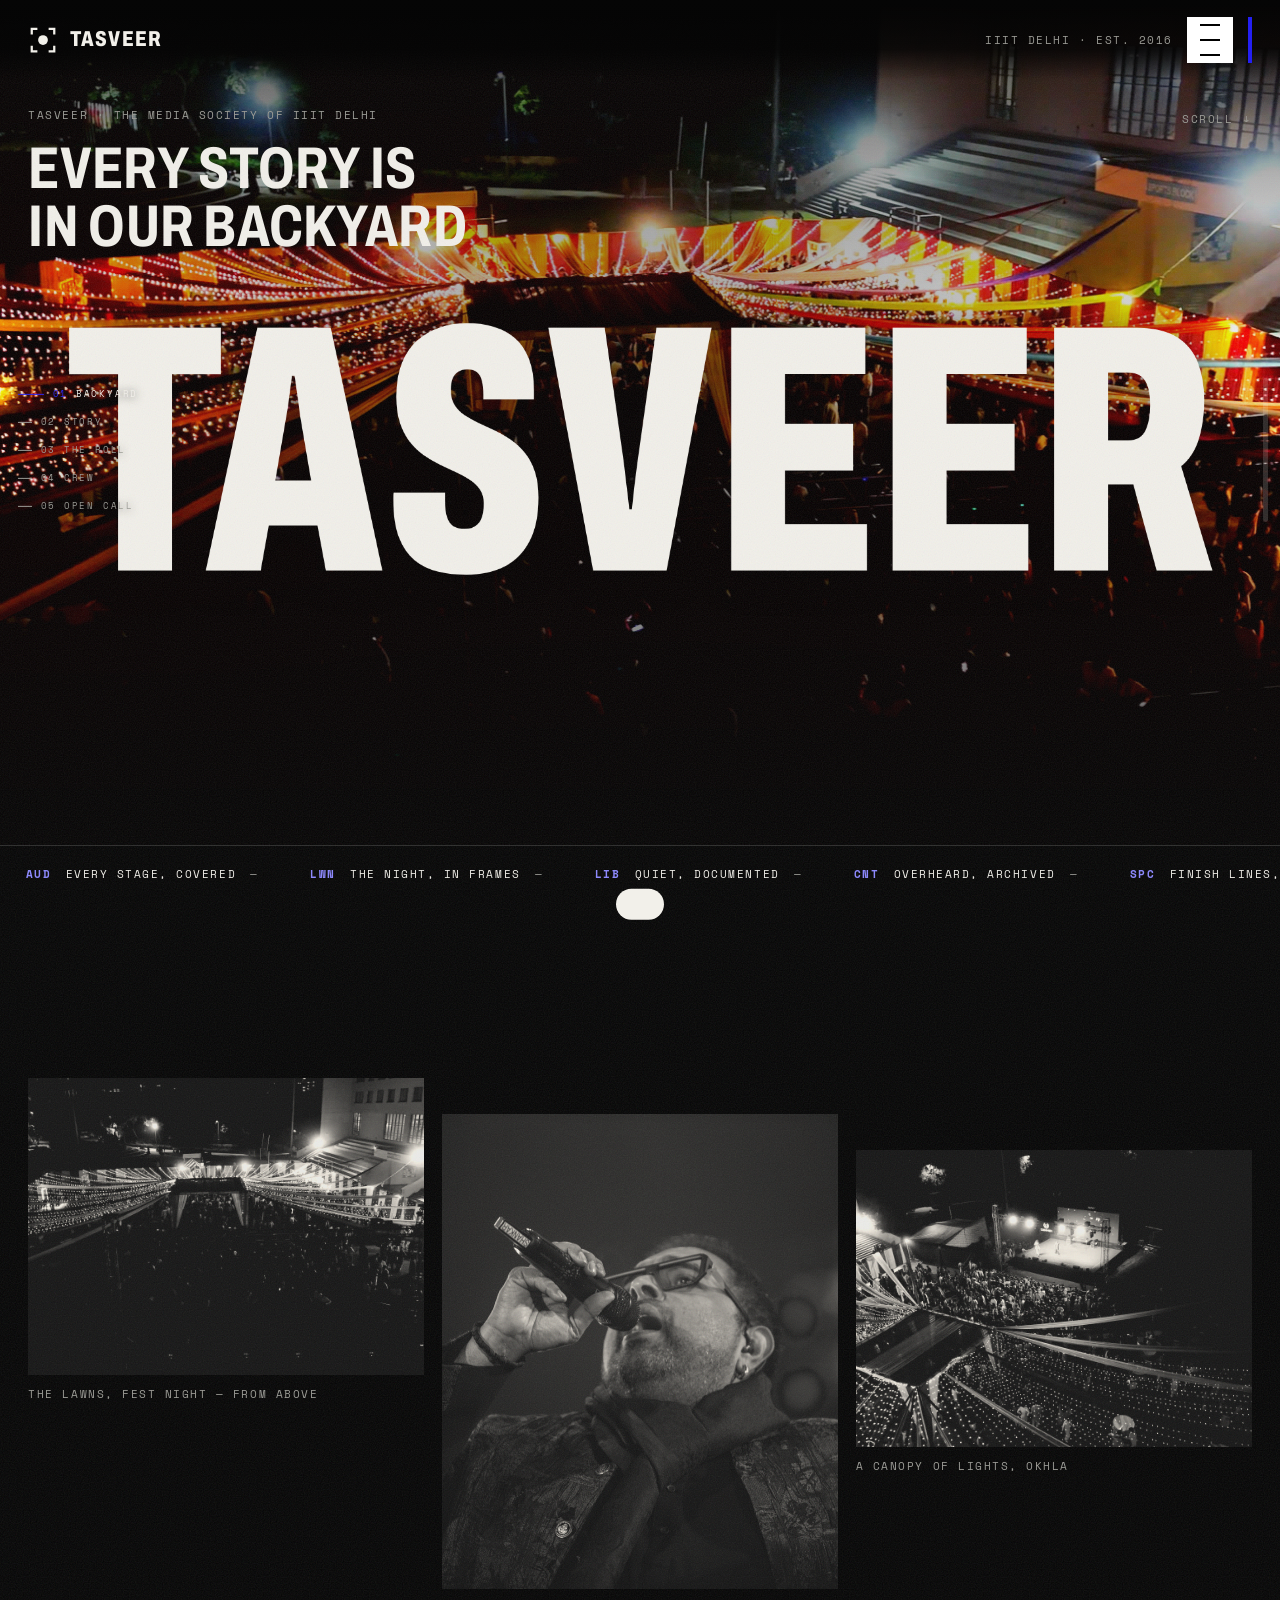
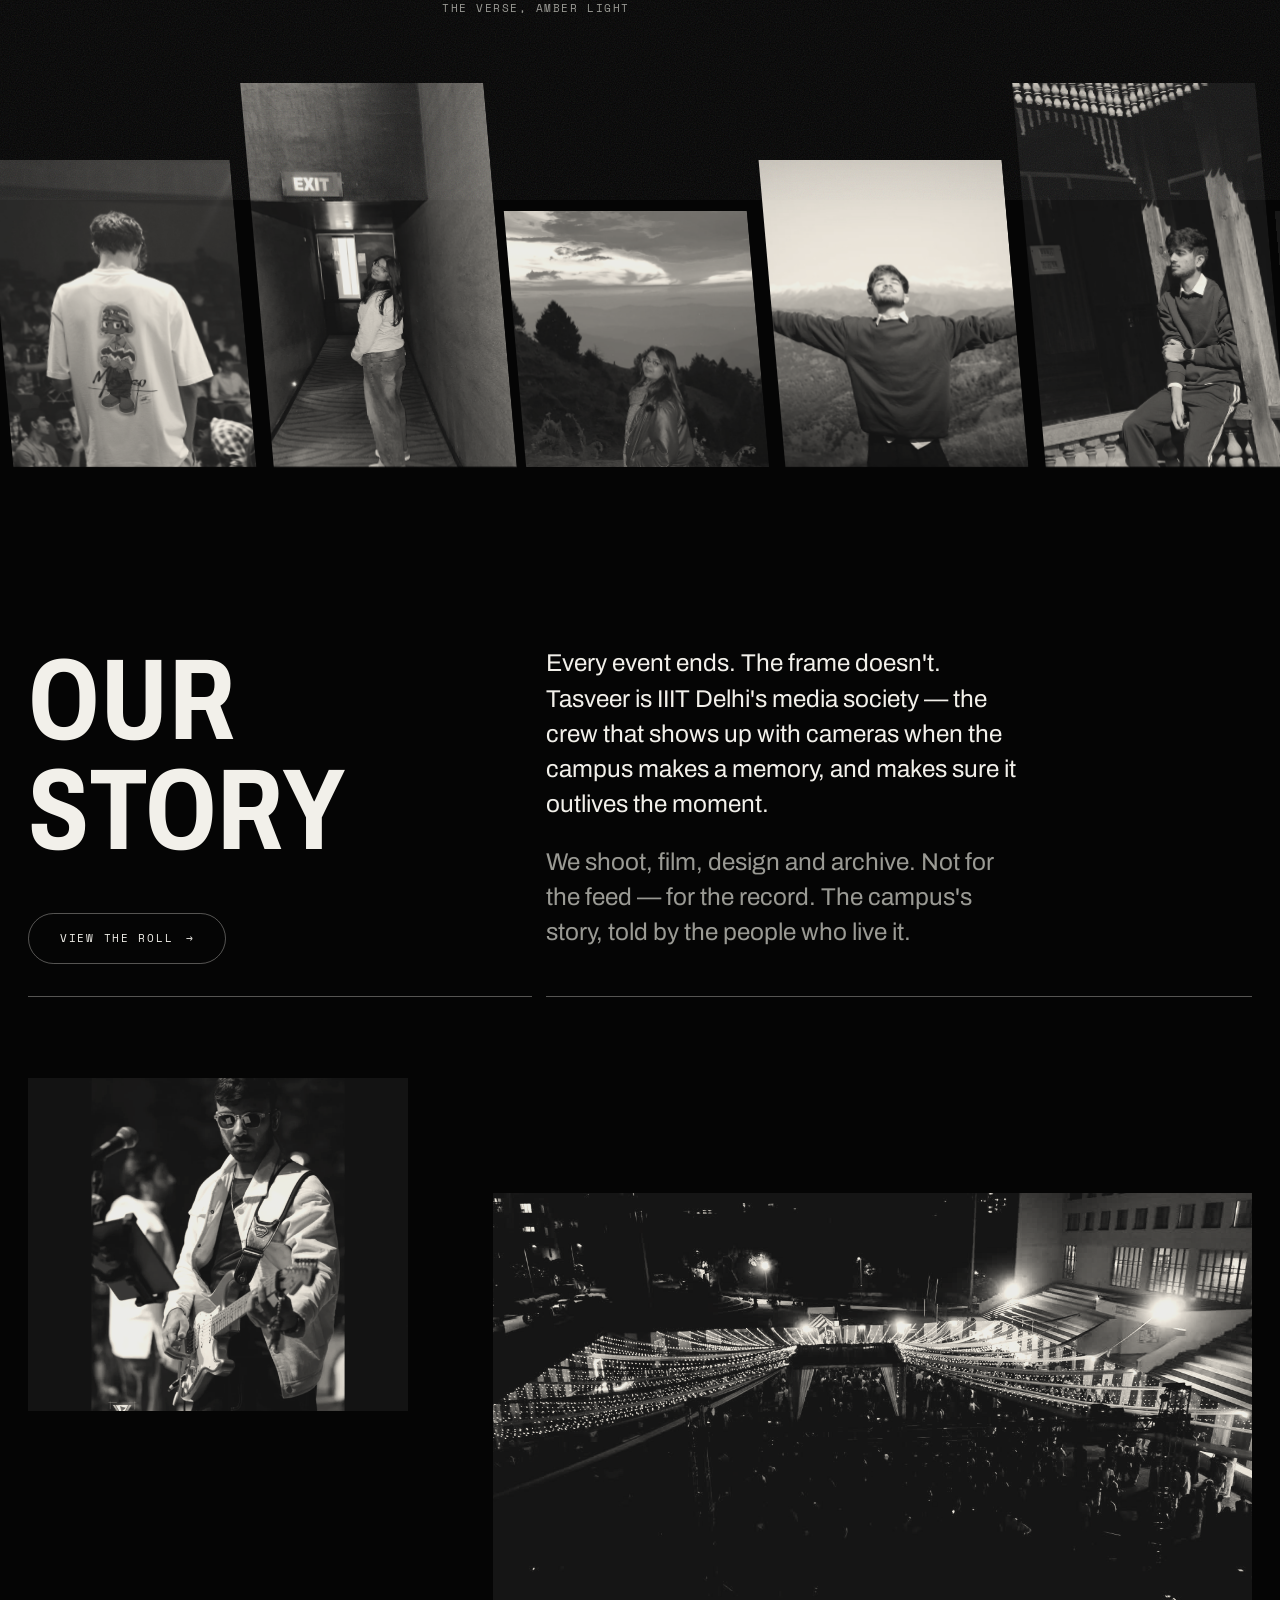
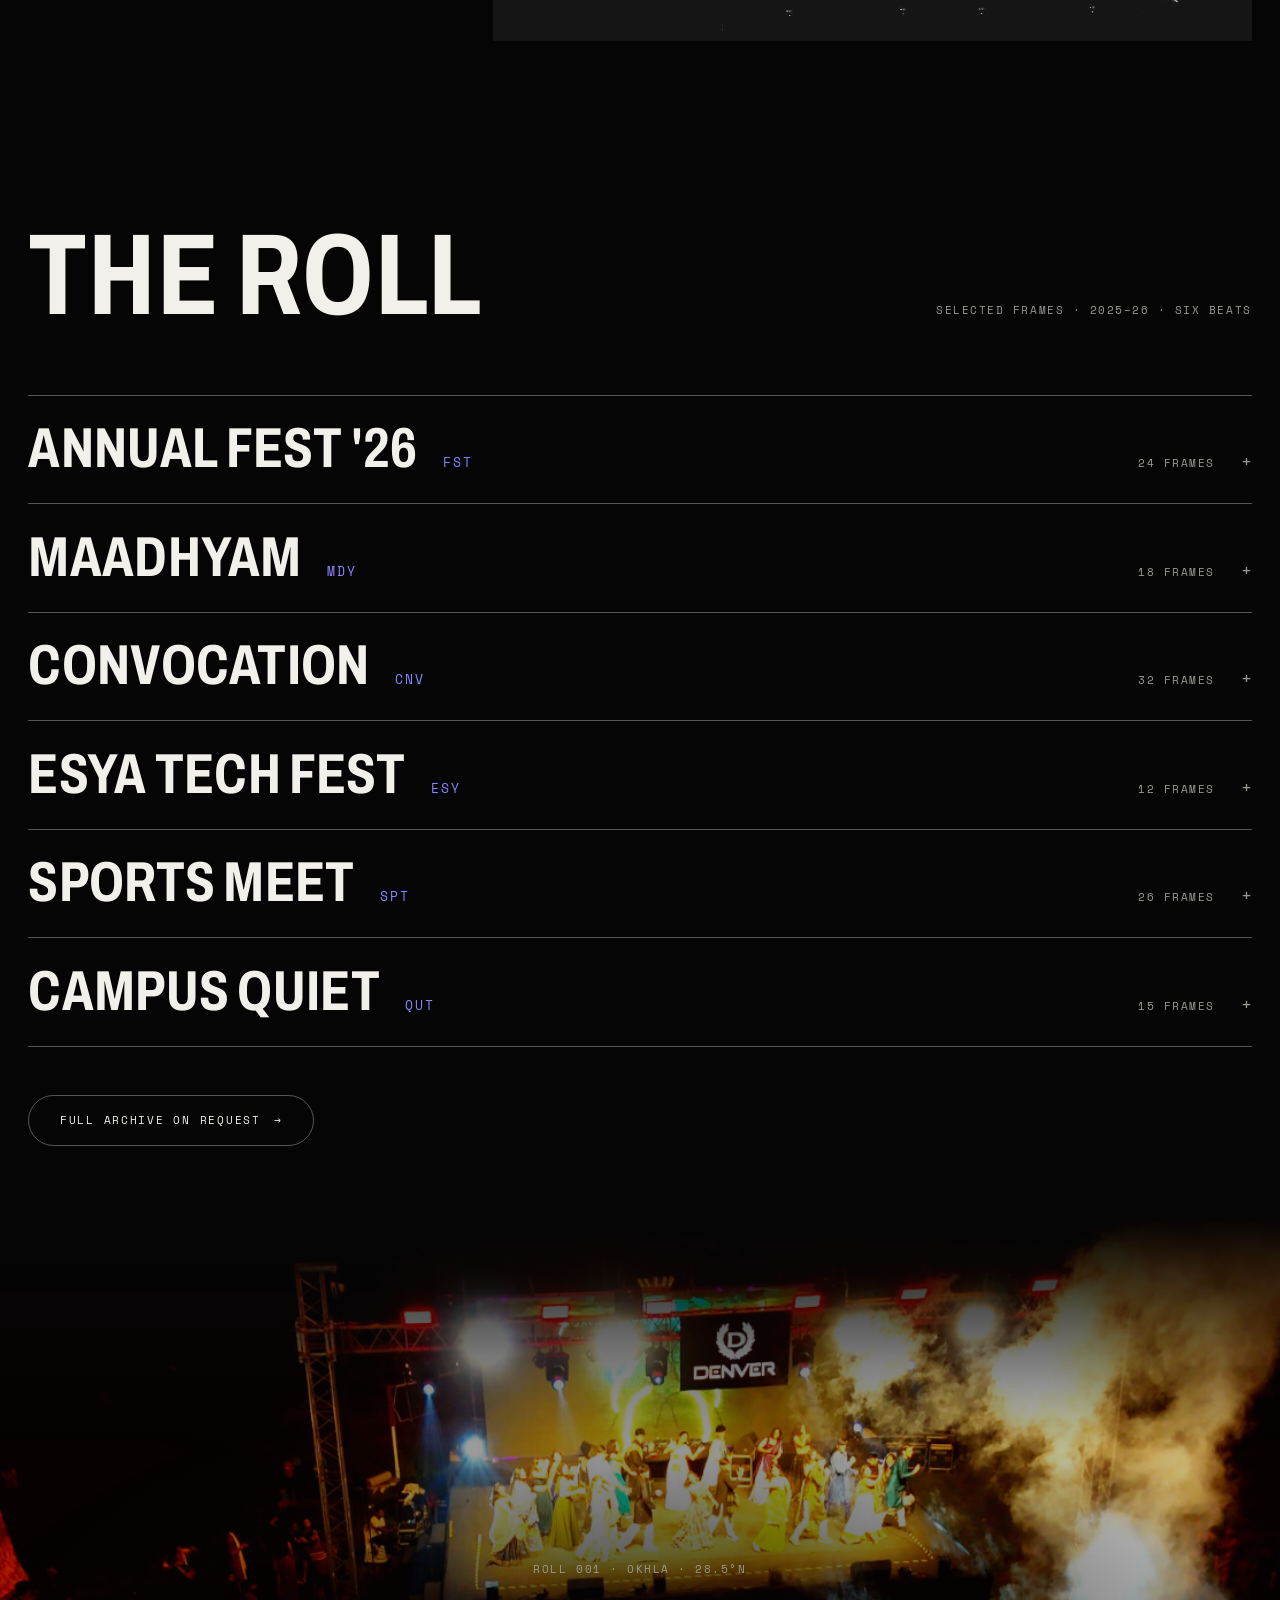
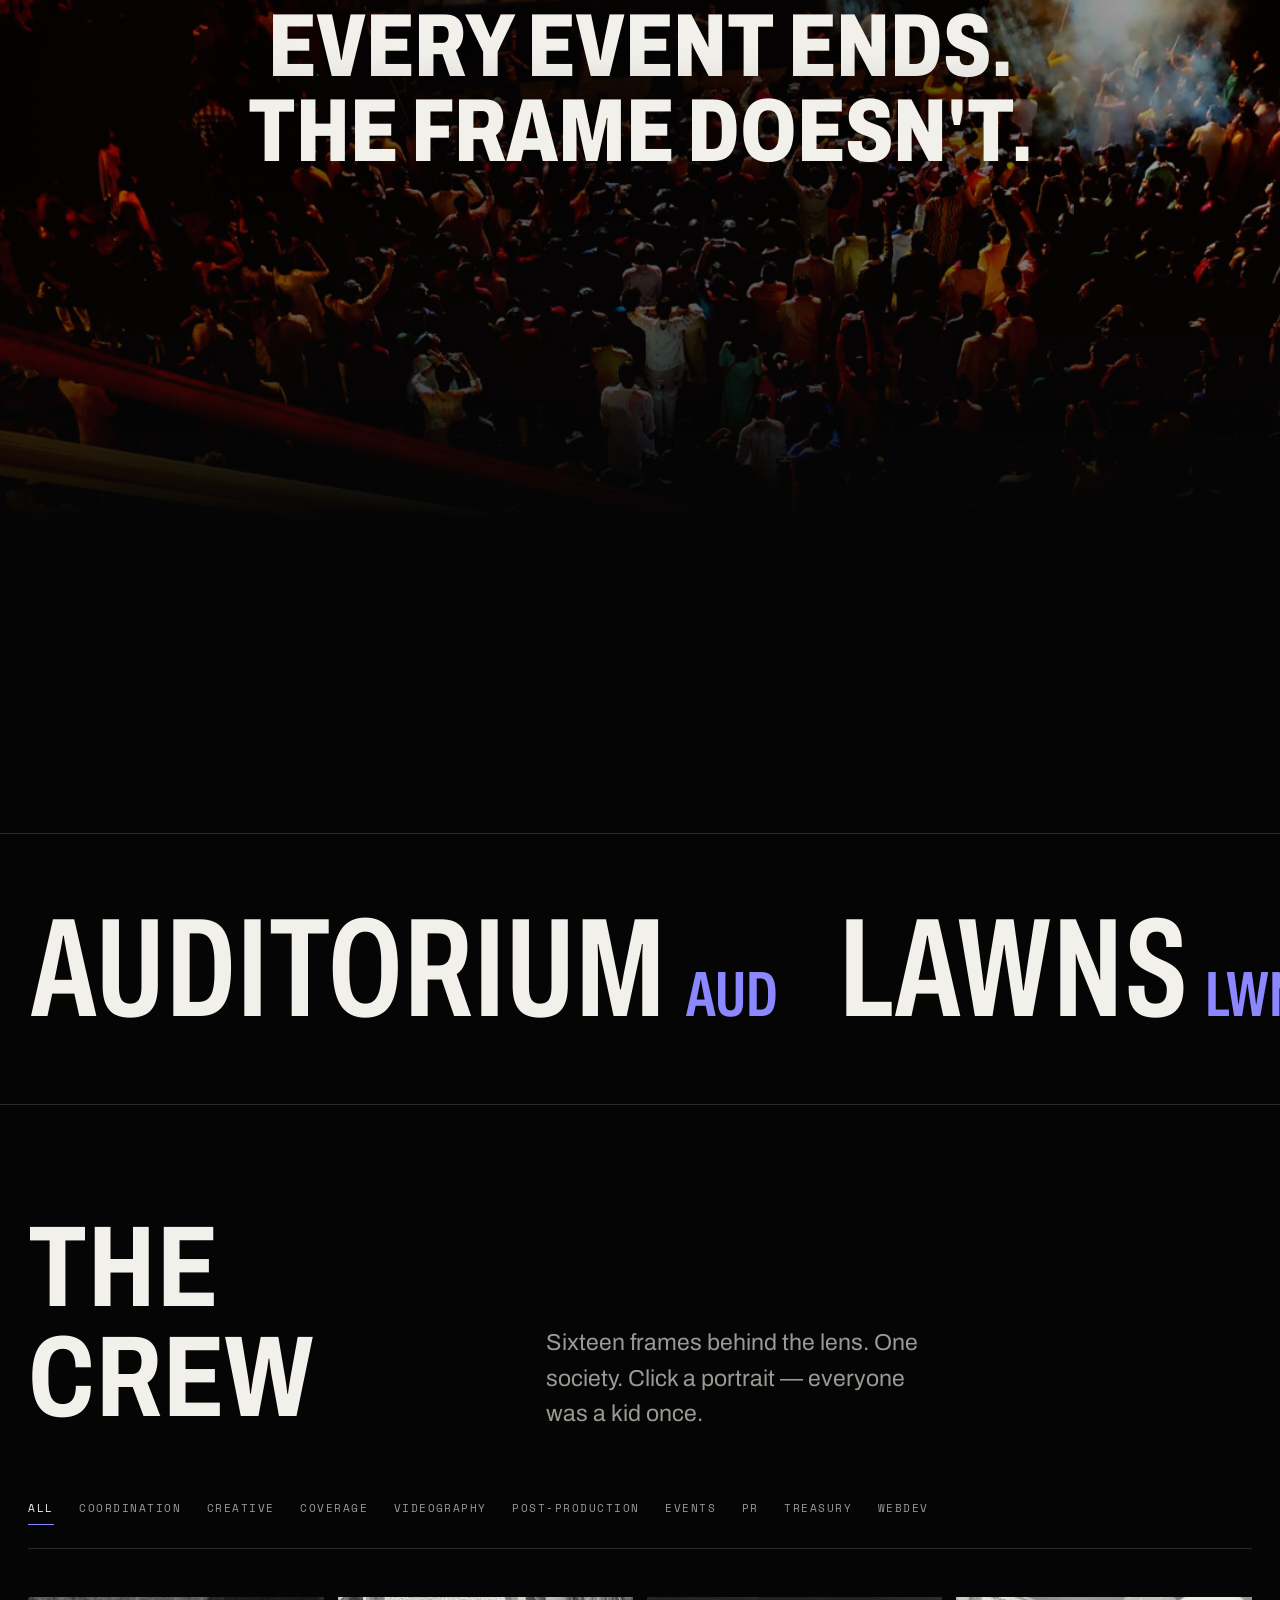
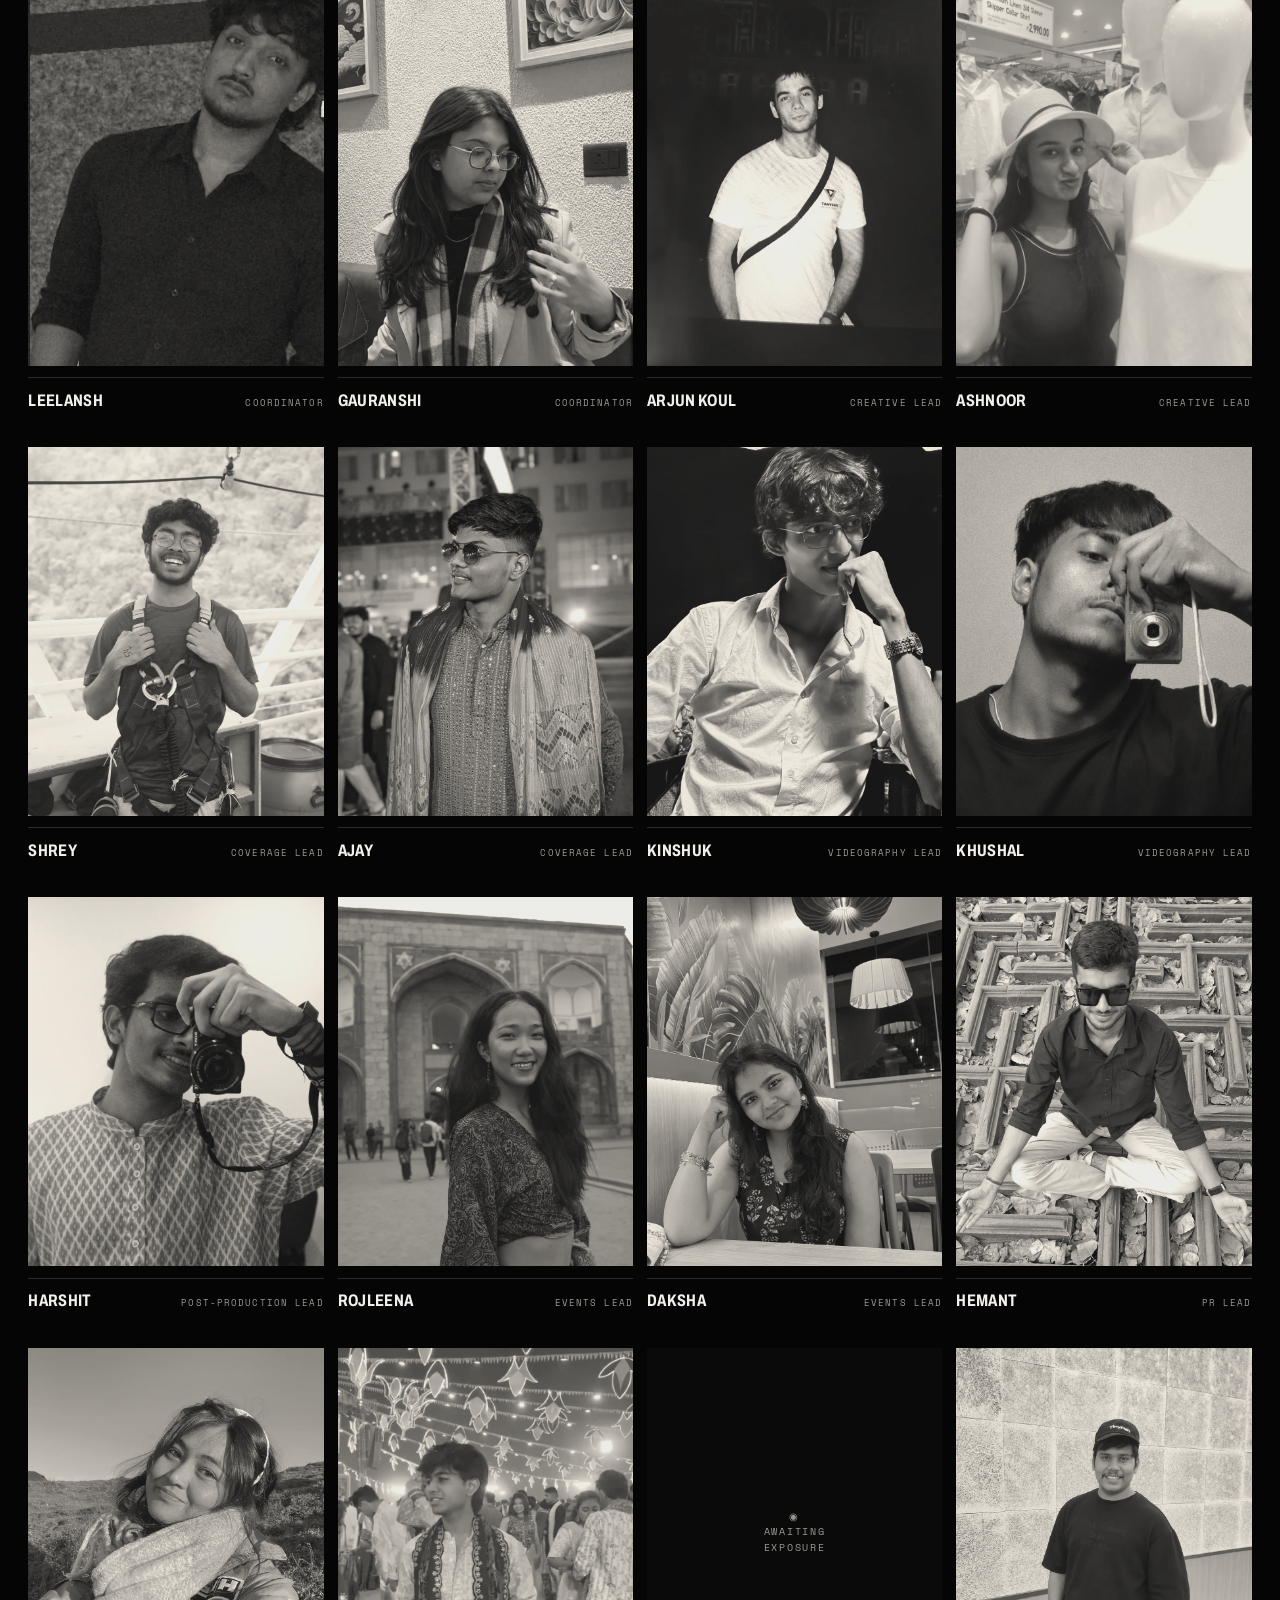
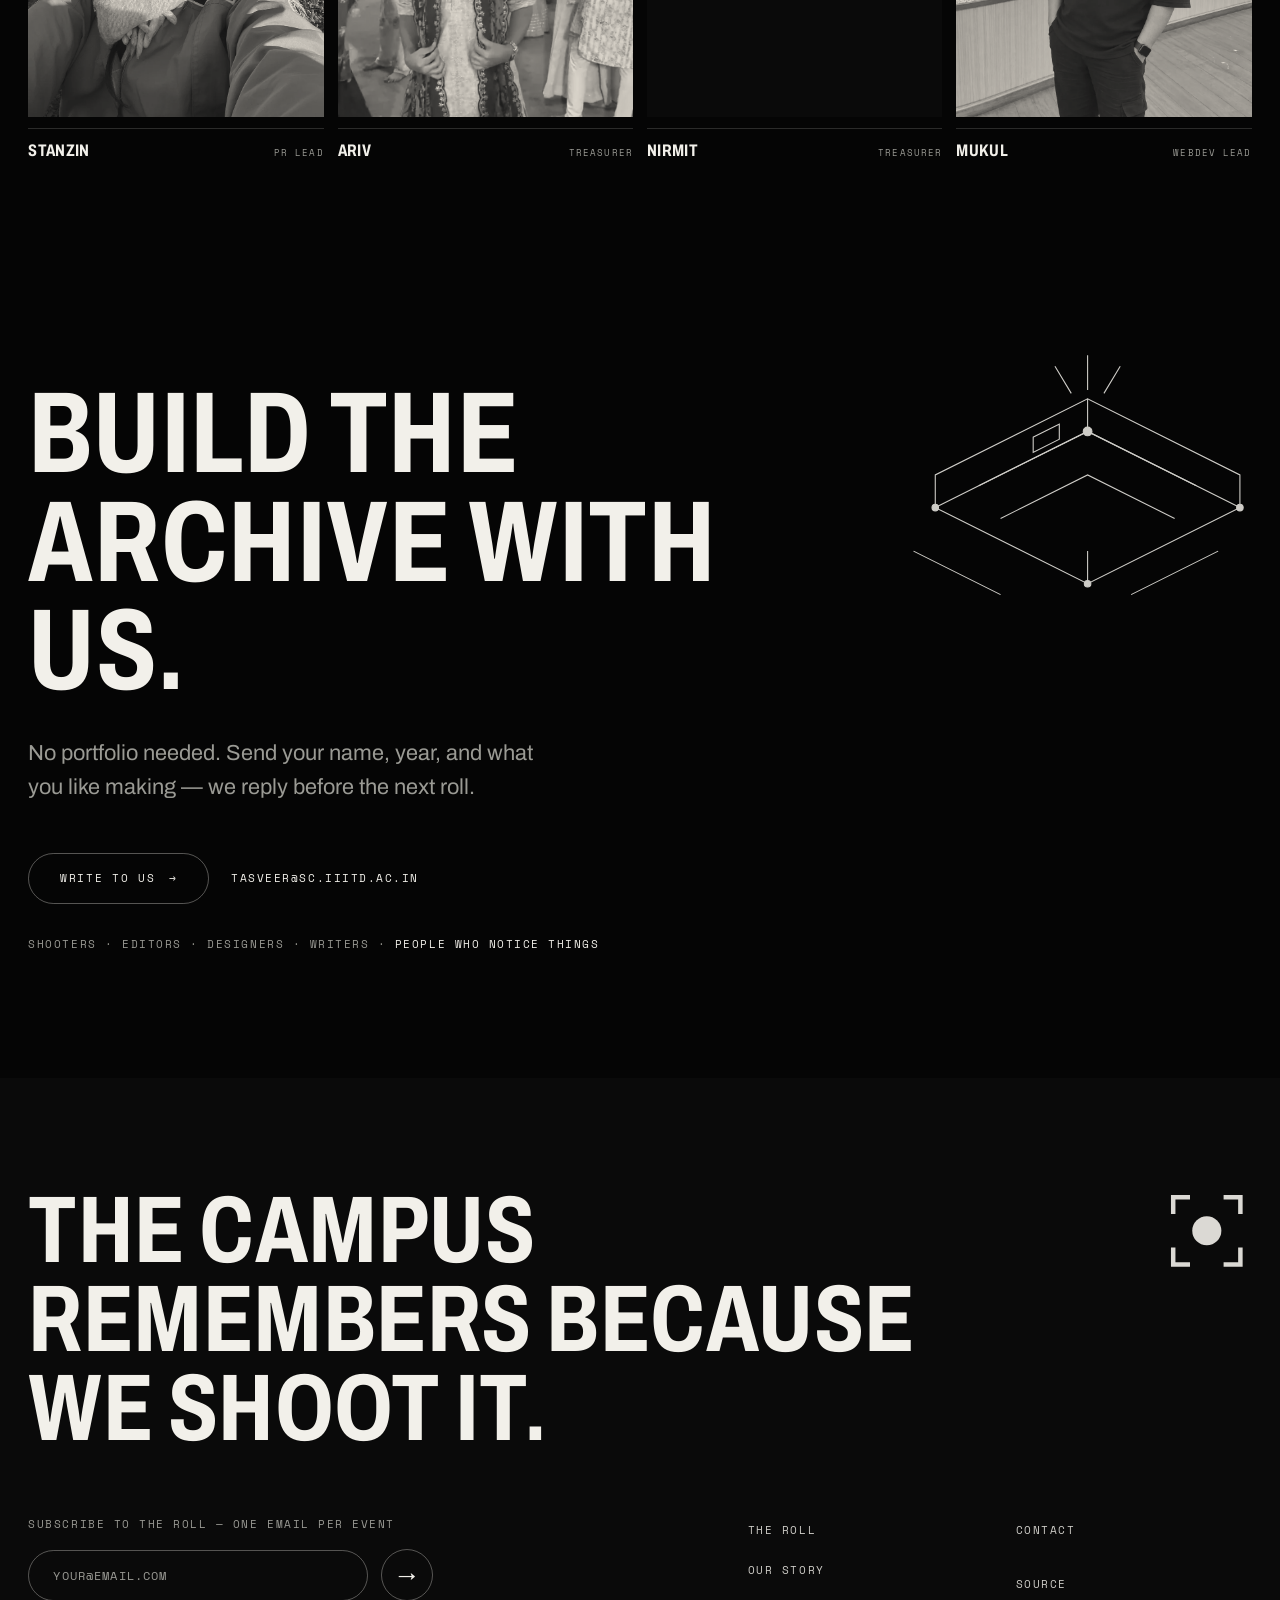
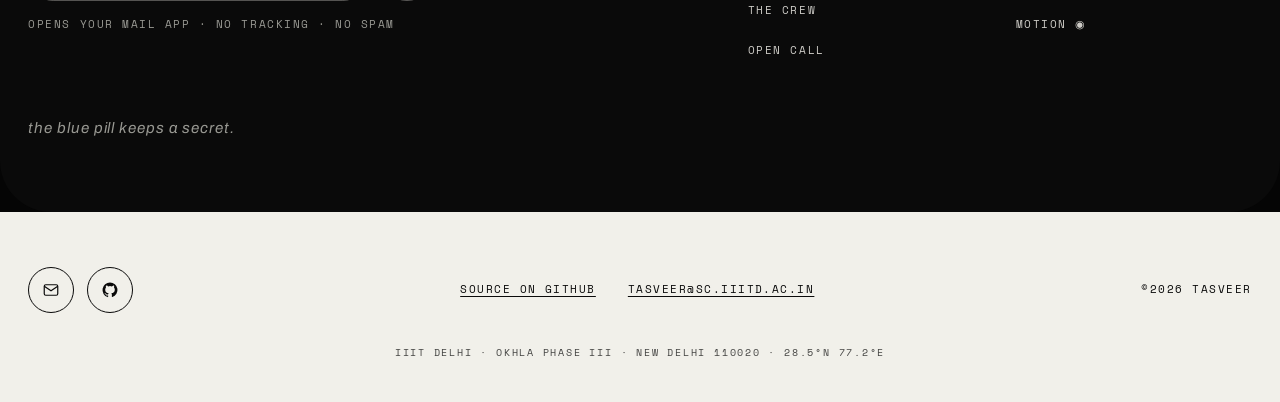
==== commit d220f5b2: "Studio polish batch 1-3: film-leader preloader, velocity band, scene pathfinder Awwwards-inspired (S" ====
--- a/index.html
+++ b/index.html
@@ -28,6 +28,14 @@
   <span class="fill" id="progressFill"></span>
 </button>
 
+<nav class="pathfinder" id="pathfinder" aria-label="Scene navigation">
+  <a href="#top" data-goto="#top" data-scene="top"><span class="pf-tick"></span><span class="pf-num mono">01</span><span class="pf-label mono">BACKYARD</span></a>
+  <a href="#story" data-goto="#story" data-scene="story"><span class="pf-tick"></span><span class="pf-num mono">02</span><span class="pf-label mono">STORY</span></a>
+  <a href="#roll" data-goto="#roll" data-scene="roll"><span class="pf-tick"></span><span class="pf-num mono">03</span><span class="pf-label mono">THE ROLL</span></a>
+  <a href="#crew" data-goto="#crew" data-scene="crew"><span class="pf-tick"></span><span class="pf-num mono">04</span><span class="pf-label mono">CREW</span></a>
+  <a href="#open-call" data-goto="#open-call" data-scene="open-call"><span class="pf-tick"></span><span class="pf-num mono">05</span><span class="pf-label mono">OPEN CALL</span></a>
+</nav>
+
 <header class="nav" id="nav">
   <a class="nav-logo" href="#top" data-goto="#top" aria-label="Tasveer — back to top">
     <svg viewBox="0 0 32 32" fill="none" aria-hidden="true">
@@ -61,7 +69,18 @@
   </div>
 </div>
 
-<div class="intro-curtain" id="introCurtain" aria-hidden="true"></div>
+<div class="intro-curtain" id="introCurtain" aria-hidden="true">
+  <div class="leader">
+    <svg class="leader-mark" viewBox="0 0 32 32" fill="none" aria-hidden="true">
+      <path d="M4 10V4h6M22 4h6v6M28 22v6h-6M10 28H4v-6" stroke="currentColor" stroke-width="2.4"/>
+      <circle cx="16" cy="16" r="5.2" fill="currentColor"/>
+    </svg>
+    <div class="leader-word">TASVEER</div>
+    <div class="leader-count mono"><span id="leaderNum">000</span></div>
+    <div class="leader-bar"><span id="leaderFill"></span></div>
+    <div class="leader-cap mono">THREADING THE REEL</div>
+  </div>
+</div>
 <div class="roll-peek" id="rollPeek" aria-hidden="true"><img alt=""></div>
 <main id="main">
 
--- a/css/drive.css
+++ b/css/drive.css
@@ -37,7 +37,7 @@
 .skip-link:focus{top:1rem}
 
 /* grain */
-.grain{position:fixed;inset:-100%;z-index:120;pointer-events:none;opacity:.07;
+.grain{position:fixed;inset:-100%;z-index:120;pointer-events:none;opacity:.1;
   background-image:url("data:image/svg+xml,%3Csvg xmlns='http://www.w3.org/2000/svg' width='240' height='240'%3E%3Cfilter id='n'%3E%3CfeTurbulence type='fractalNoise' baseFrequency='.85' numOctaves='2'/%3E%3C/filter%3E%3Crect width='240' height='240' filter='url(%23n)'/%3E%3C/svg%3E");
   animation:grain 7s steps(8) infinite}
 @keyframes grain{
@@ -95,7 +95,14 @@
 .hero-media{position:sticky;top:0;height:100vh;height:100svh;overflow:hidden;z-index:0}
 .hero-media video{position:absolute;inset:0;width:100%;height:100%;object-fit:cover;transform-origin:center;will-change:transform;backface-visibility:hidden}
 #heroVideoB{opacity:0}
-.intro-curtain{position:fixed;inset:0;background:var(--black);z-index:200;pointer-events:none}
+.intro-curtain{position:fixed;inset:0;background:var(--black);z-index:300;display:flex;align-items:center;justify-content:center;pointer-events:none}
+.leader{display:flex;flex-direction:column;align-items:center;gap:1.05rem;color:var(--ink)}
+.leader-mark{width:44px;height:44px;color:var(--ink)}
+.leader-word{font-weight:800;font-stretch:75%;letter-spacing:.34em;text-indent:.34em;font-size:.95rem}
+.leader-count{font-size:clamp(2.6rem,7vw,4.8rem);font-weight:700;font-stretch:62%;line-height:1;font-variant-numeric:tabular-nums}
+.leader-bar{width:min(46vw,280px);height:2px;background:color-mix(in srgb,var(--ink) 16%,transparent);overflow:hidden}
+.leader-bar span{display:block;height:100%;width:100%;background:var(--blue);transform:scaleX(0);transform-origin:left}
+.leader-cap{color:var(--gray);letter-spacing:.24em;font-size:.6rem}
 body.calm .intro-curtain{display:none}
 .roll-peek{position:fixed;top:0;left:0;width:min(24vw,300px);aspect-ratio:4/3;z-index:90;pointer-events:none;
   opacity:0;overflow:hidden;border:1px solid var(--line-strong);background:var(--coal);
@@ -104,7 +111,21 @@
 .roll-peek img{width:100%;height:100%;object-fit:cover;display:block}
 @media (pointer:coarse){.roll-peek{display:none}}
 .pill{transition:transform .25s cubic-bezier(.2,.8,.2,1)}
+.photo-tile{will-change:transform}
+/* scene pathfinder — cinematic orientation rail (desktop) */
+.pathfinder{position:fixed;left:1.15rem;top:50%;transform:translateY(-50%);z-index:80;display:flex;flex-direction:column;gap:.85rem}
+.pathfinder a{display:flex;align-items:center;gap:.55rem;text-decoration:none;color:var(--gray);transition:color .3s}
+.pf-tick{width:14px;height:1px;background:currentColor;opacity:.5;transition:width .3s,opacity .3s,background .3s}
+.pf-num{font-size:.58rem;letter-spacing:.1em;text-shadow:0 1px 10px color-mix(in srgb,var(--black) 85%,transparent)}
+.pf-label{font-size:.56rem;letter-spacing:.2em;opacity:0;transform:translateX(-5px);transition:opacity .3s,transform .3s;white-space:nowrap;text-shadow:0 1px 10px color-mix(in srgb,var(--black) 85%,transparent)}
+.pathfinder a.active{color:var(--ink)}
+.pathfinder a.active .pf-tick{width:26px;opacity:1;background:var(--blue)}
+.pathfinder a.active .pf-num{color:var(--blue)}
+.pathfinder a.active .pf-label{opacity:1;transform:none}
+.pathfinder a:focus-visible{outline:2px solid var(--blue);outline-offset:4px}
+@media (max-width:1180px),(pointer:coarse){.pathfinder{display:none}}
 .hero-scrim{position:absolute;inset:0;pointer-events:none;background:
+  radial-gradient(ellipse 75% 50% at 50% 46%,color-mix(in srgb,var(--black) 42%,transparent) 0%,transparent 72%),
   linear-gradient(to bottom,
     color-mix(in srgb,var(--black) 84%,transparent) 0%,
     color-mix(in srgb,var(--black) 30%,transparent) 20%,
@@ -140,6 +161,7 @@
 .interlude-media{position:sticky;top:0;height:100vh;height:100svh;overflow:hidden}
 .interlude-media video{position:absolute;inset:0;width:100%;height:100%;object-fit:cover;transform-origin:center;will-change:transform;backface-visibility:hidden}
 .interlude-scrim{position:absolute;inset:0;pointer-events:none;background:
+  radial-gradient(ellipse 68% 46% at 50% 50%,color-mix(in srgb,var(--black) 78%,transparent) 0%,transparent 78%),
   linear-gradient(to bottom,var(--black) 0%,color-mix(in srgb,var(--black) 22%,transparent) 26%,
   color-mix(in srgb,var(--black) 30%,transparent) 62%,var(--black) 100%)}
 .interlude-copy{position:sticky;top:0;height:100vh;height:100svh;margin-top:-100vh;margin-top:-100svh;
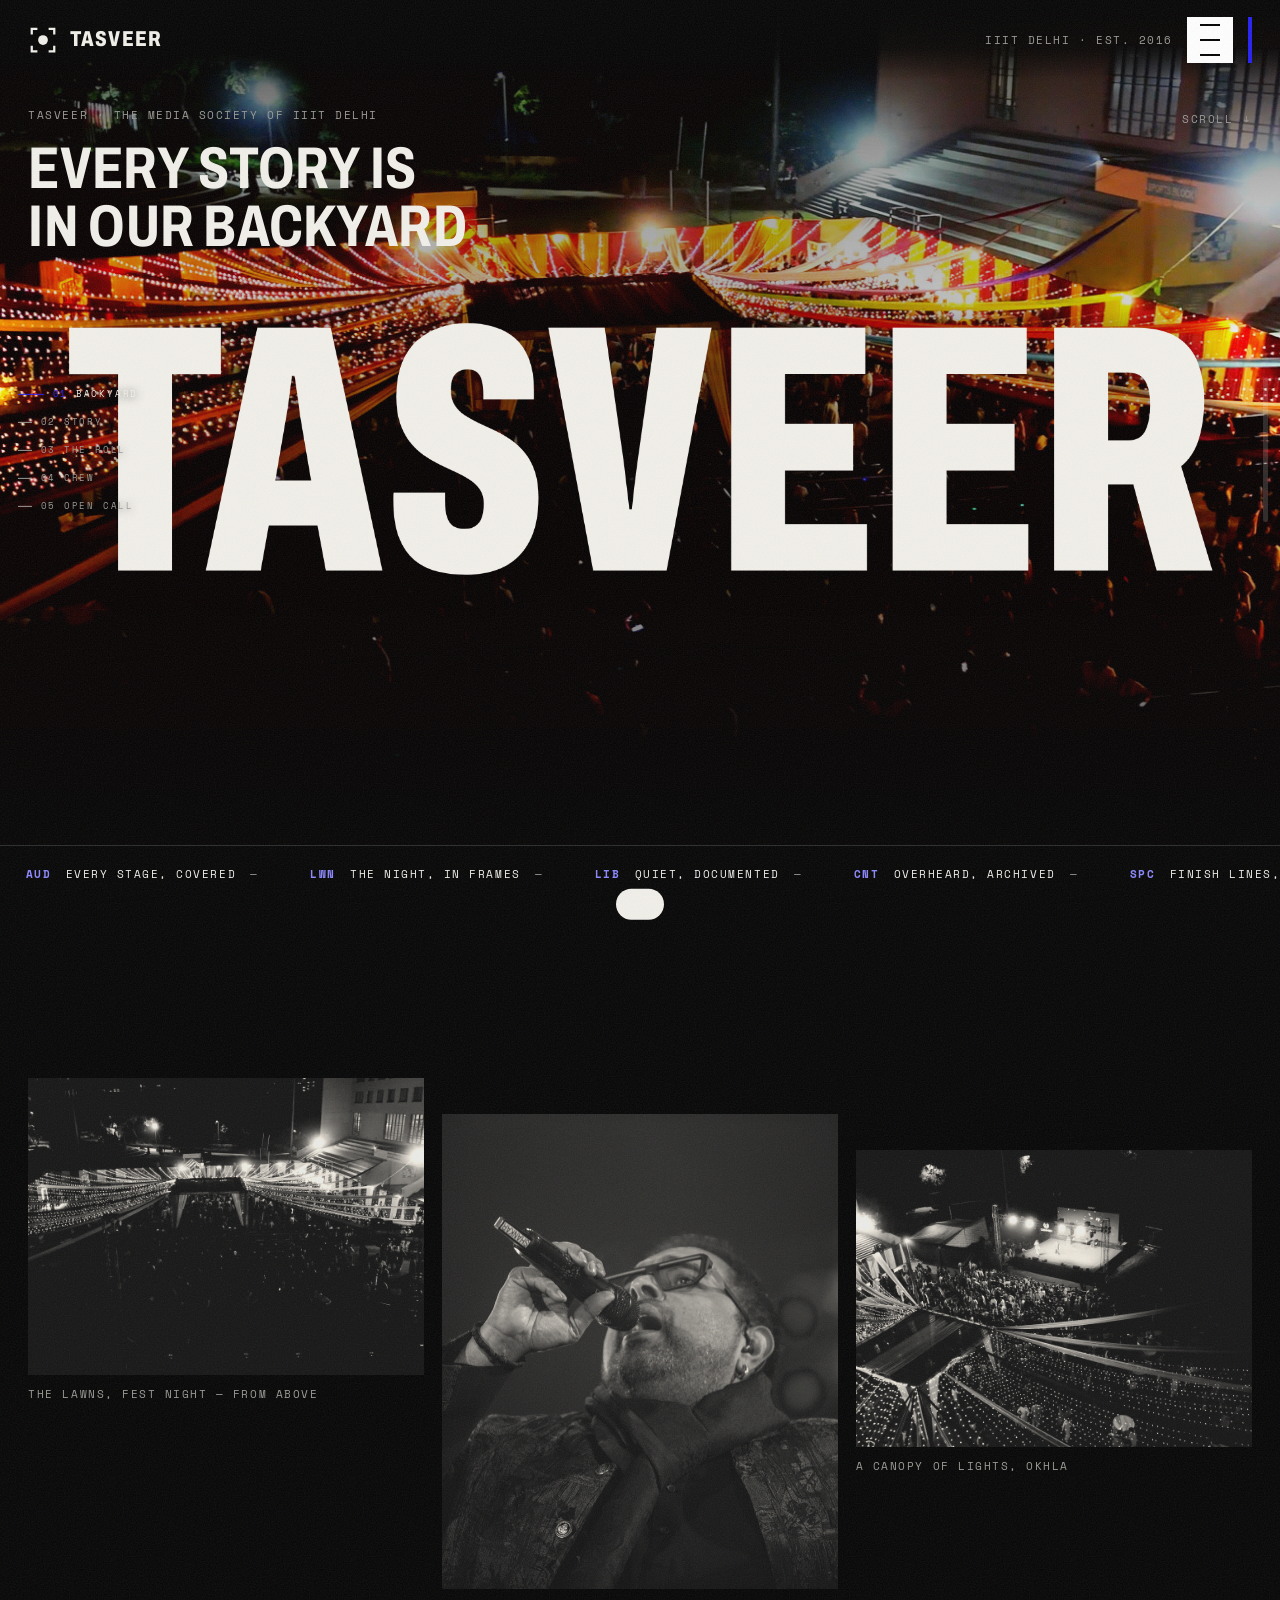
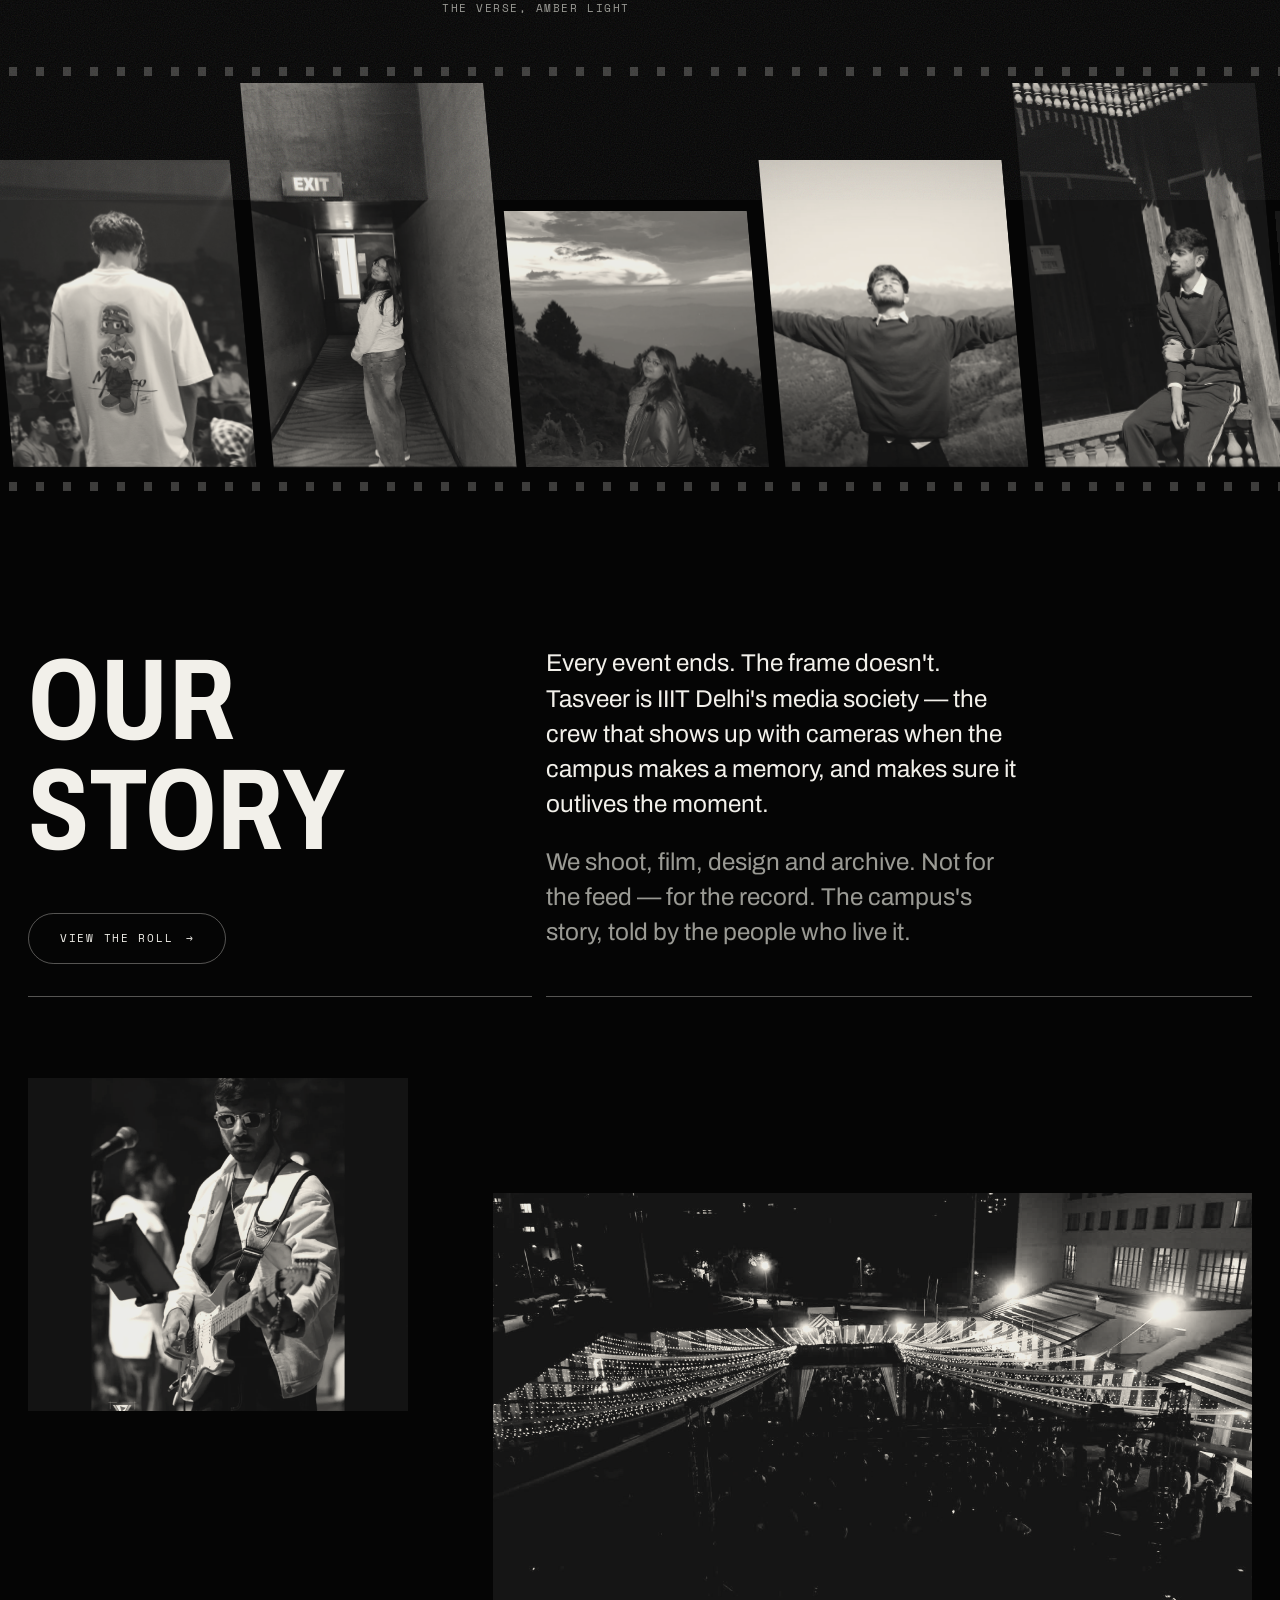
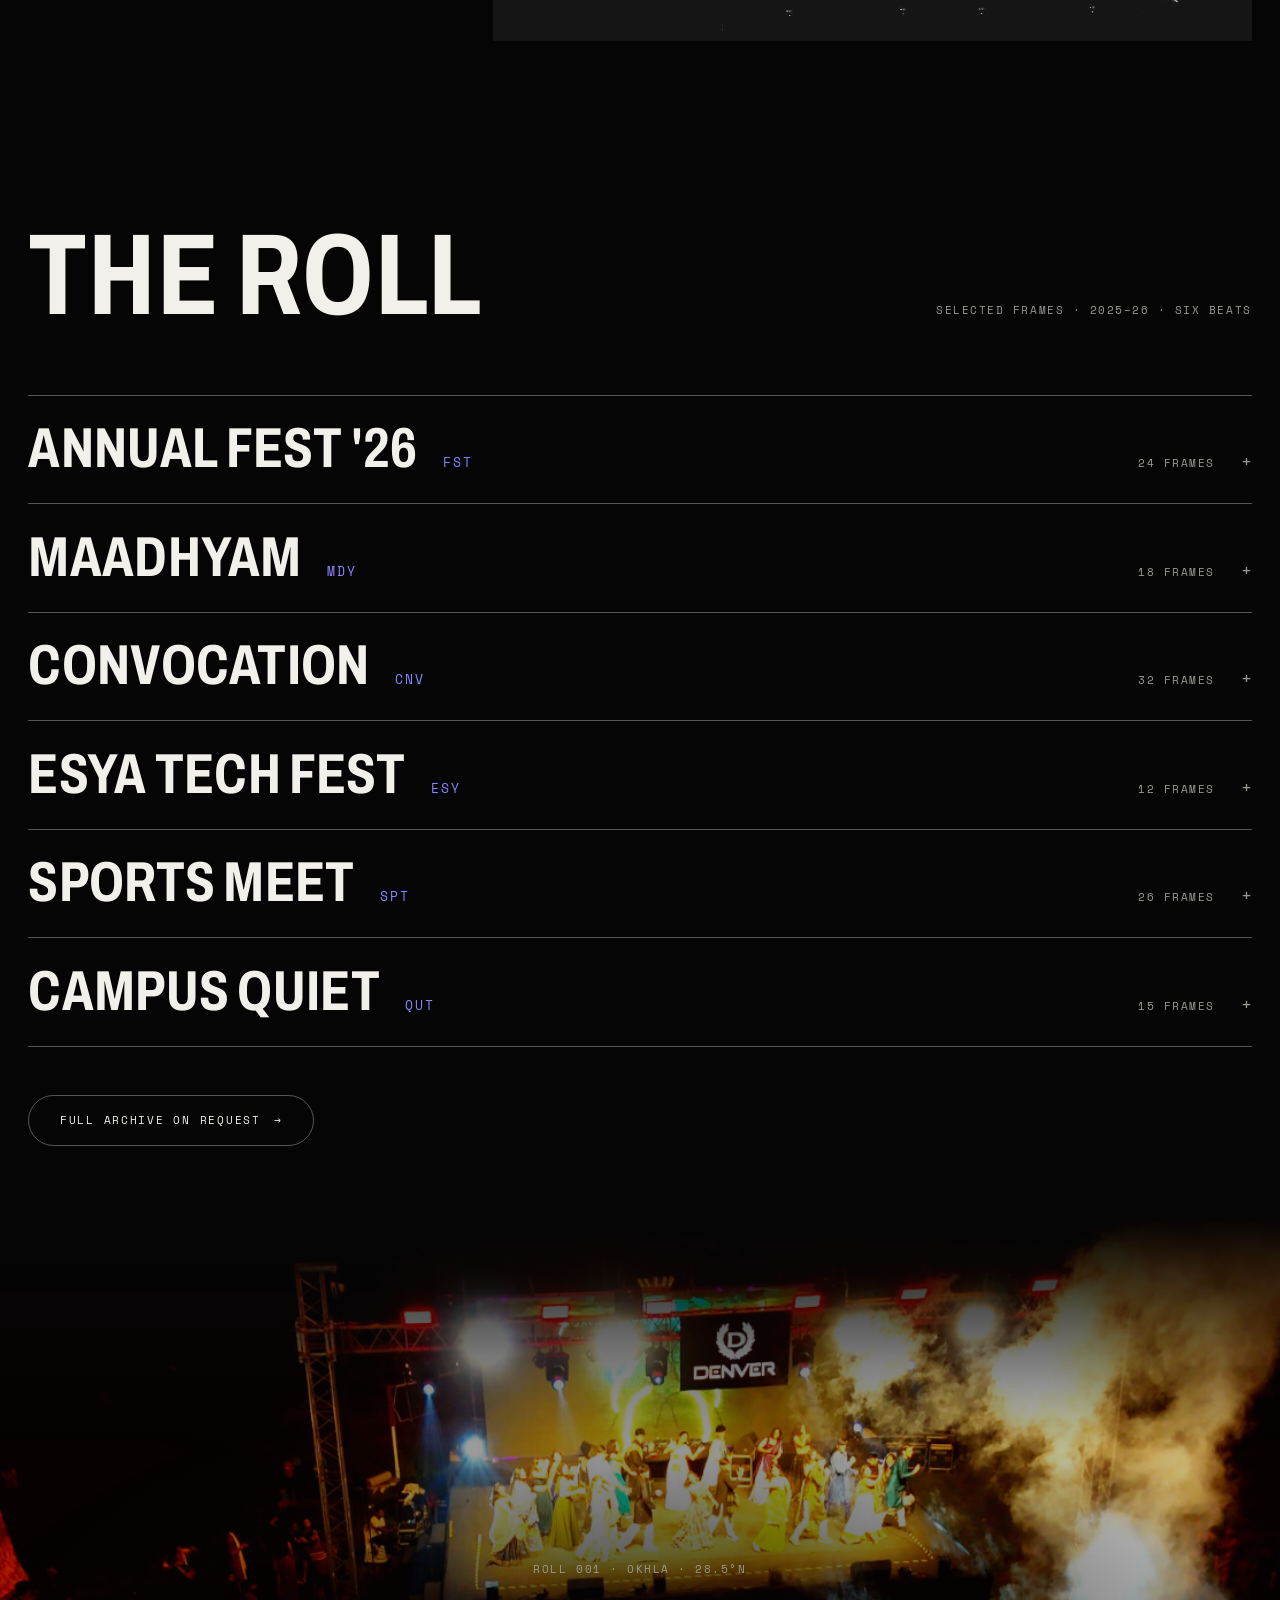
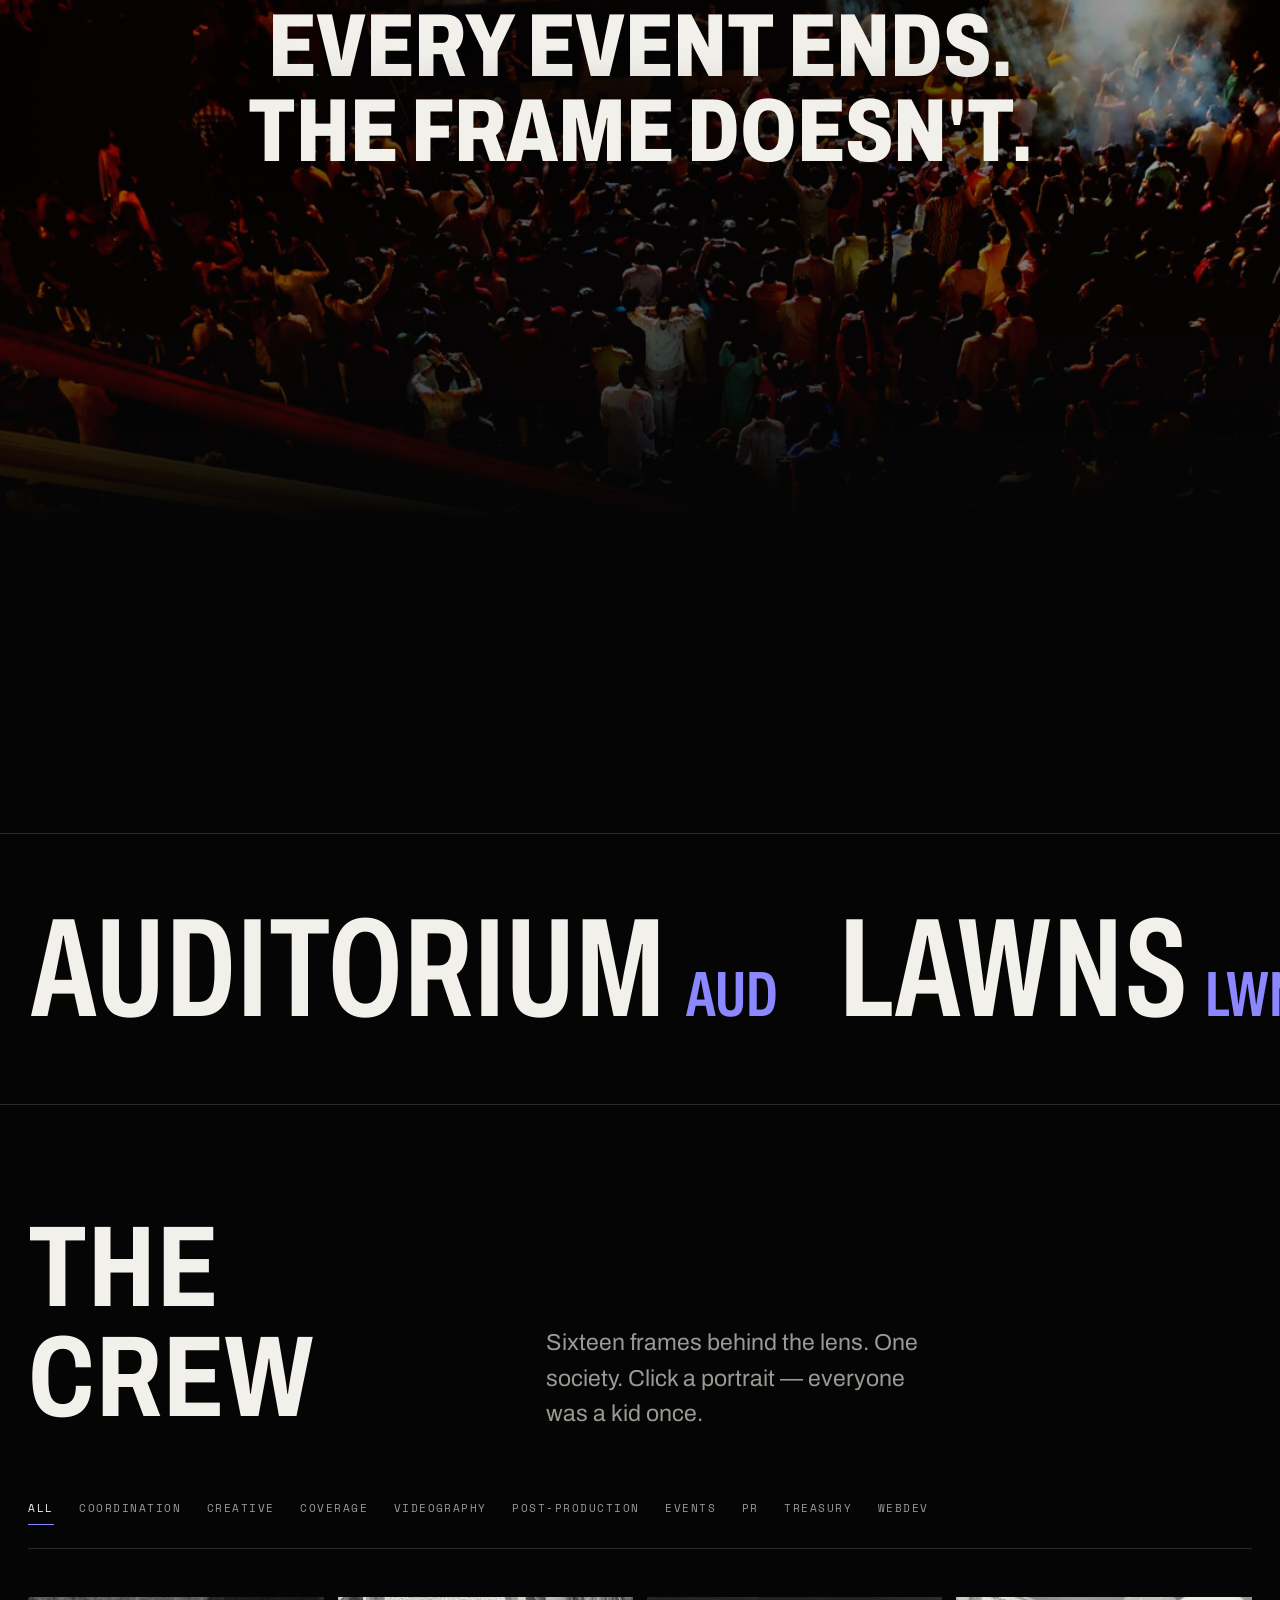
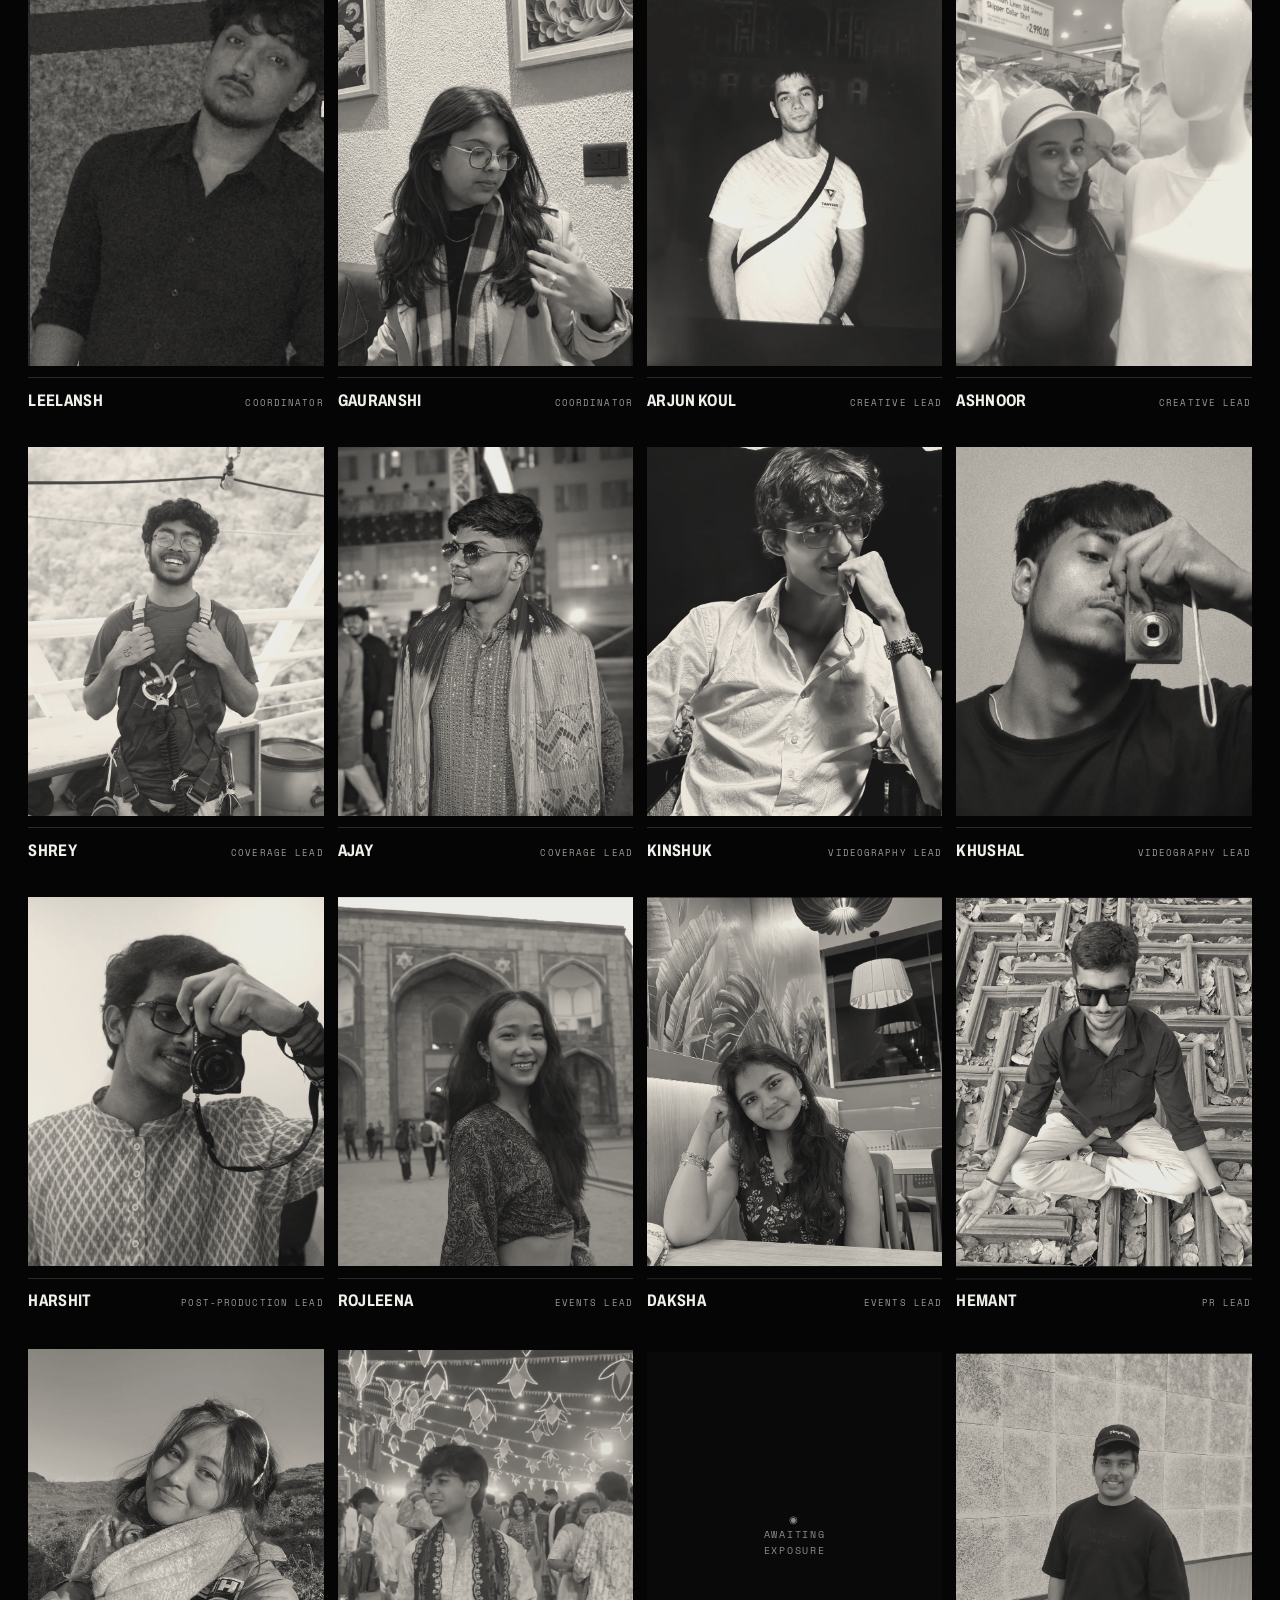
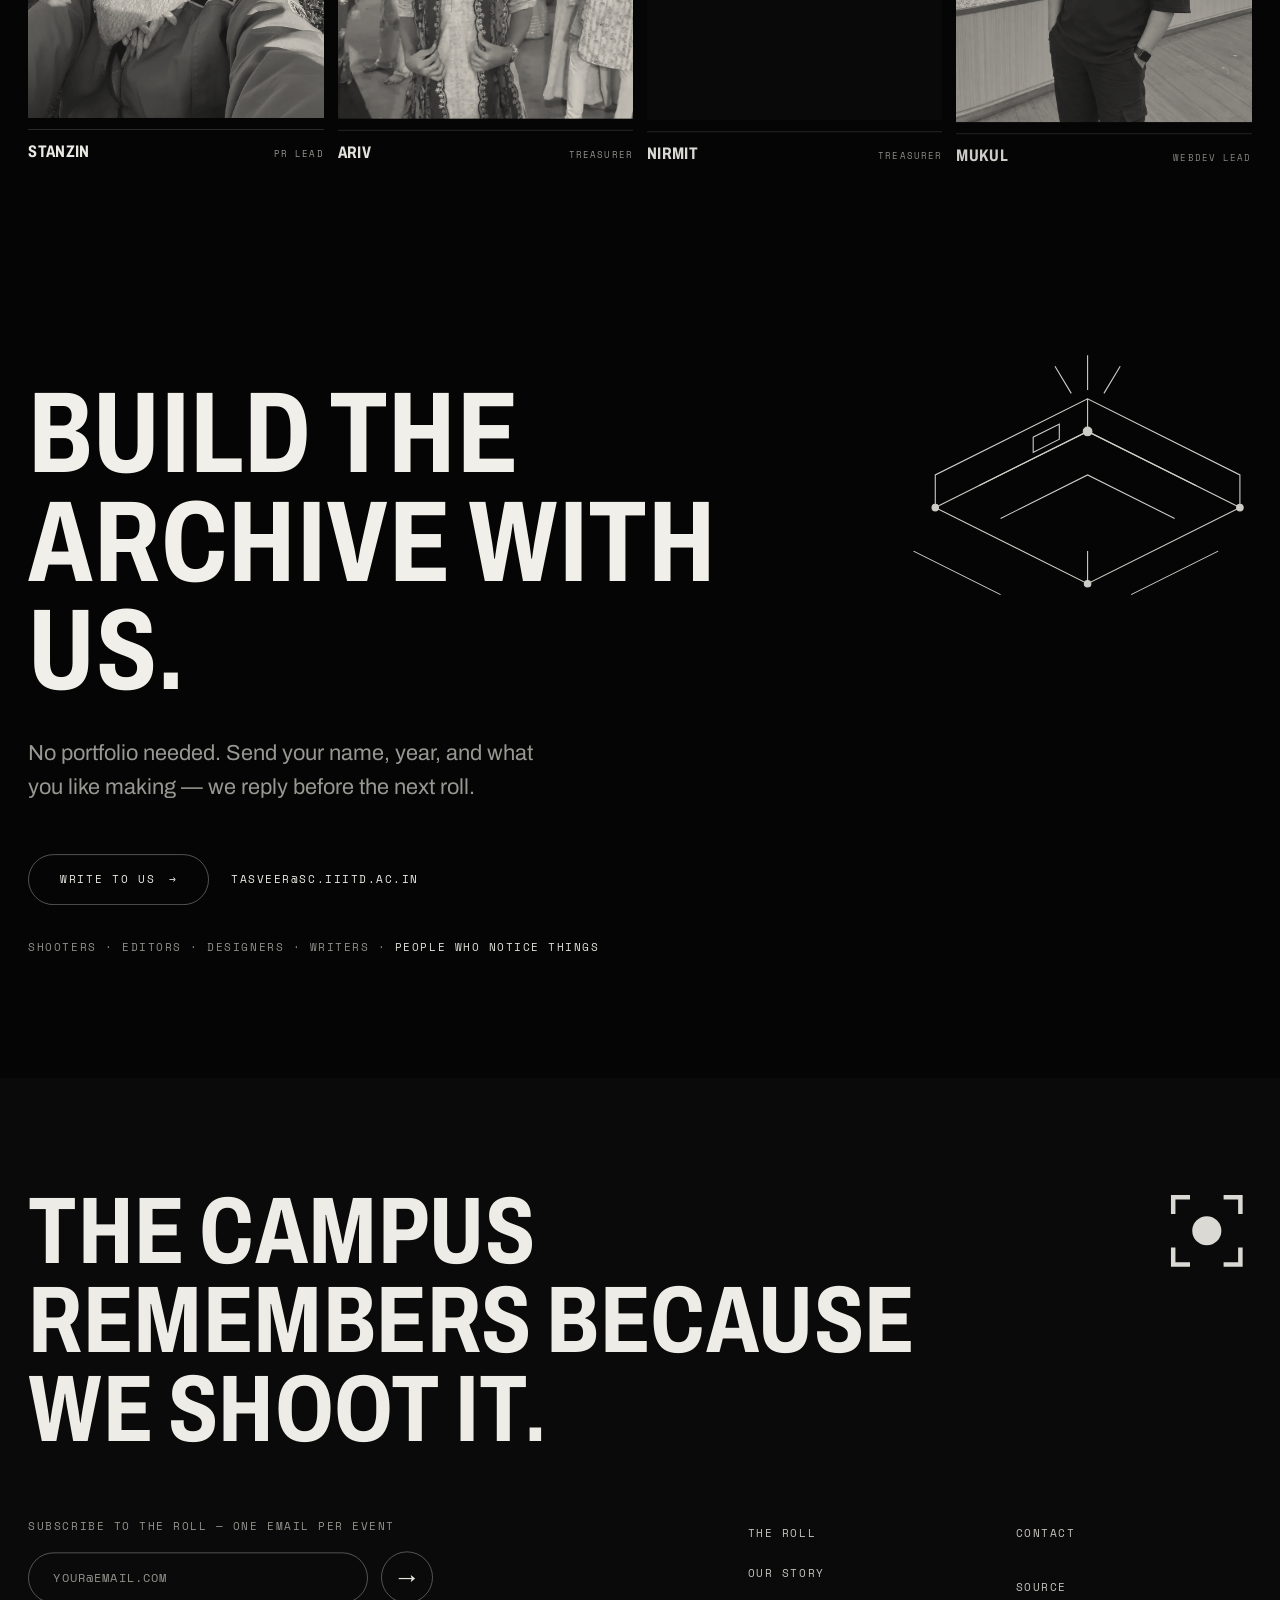
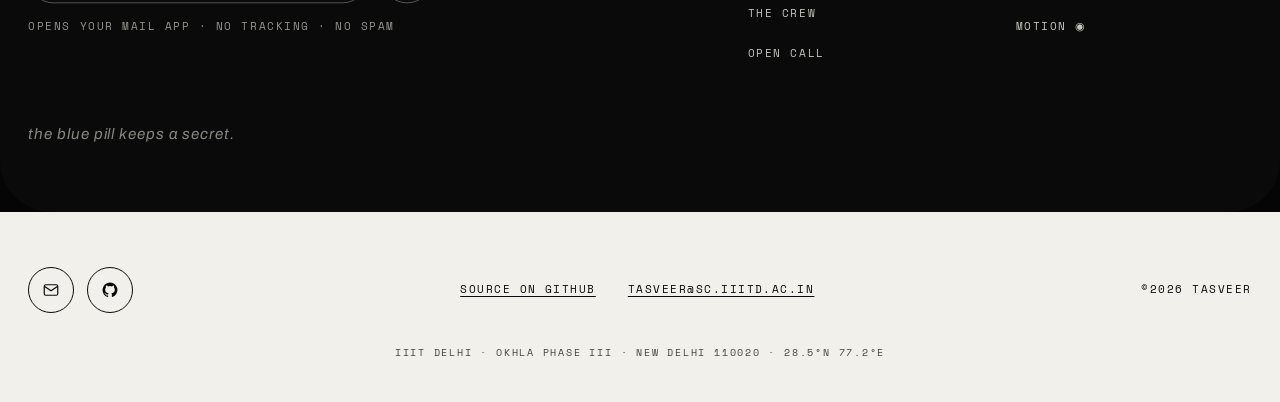
==== commit ecc29380: "Studio polish batch 4+6 + preloader craft: film identity details - Preloader refinements (AD feedbac" ====
--- a/index.html
+++ b/index.html
@@ -22,6 +22,7 @@
 
 <div class="cursor" id="cursor" aria-hidden="true">
   <span class="cursor-dot"></span><span class="cursor-label" style="display:none"></span>
+  <span class="cursor-brackets"><i></i><i></i><i></i><i></i></span>
 </div>
 
 <button class="progress-pill" id="progressPill" aria-label="Scroll progress. Click three times for a secret.">
--- a/css/drive.css
+++ b/css/drive.css
@@ -37,7 +37,7 @@
 .skip-link:focus{top:1rem}
 
 /* grain */
-.grain{position:fixed;inset:-100%;z-index:120;pointer-events:none;opacity:.1;
+.grain{position:fixed;inset:-100%;z-index:400;pointer-events:none;opacity:.1;
   background-image:url("data:image/svg+xml,%3Csvg xmlns='http://www.w3.org/2000/svg' width='240' height='240'%3E%3Cfilter id='n'%3E%3CfeTurbulence type='fractalNoise' baseFrequency='.85' numOctaves='2'/%3E%3C/filter%3E%3Crect width='240' height='240' filter='url(%23n)'/%3E%3C/svg%3E");
   animation:grain 7s steps(8) infinite}
 @keyframes grain{
@@ -98,11 +98,13 @@
 .intro-curtain{position:fixed;inset:0;background:var(--black);z-index:300;display:flex;align-items:center;justify-content:center;pointer-events:none}
 .leader{display:flex;flex-direction:column;align-items:center;gap:1.05rem;color:var(--ink)}
 .leader-mark{width:44px;height:44px;color:var(--ink)}
-.leader-word{font-weight:800;font-stretch:75%;letter-spacing:.34em;text-indent:.34em;font-size:.95rem}
-.leader-count{font-size:clamp(2.6rem,7vw,4.8rem);font-weight:700;font-stretch:62%;line-height:1;font-variant-numeric:tabular-nums}
-.leader-bar{width:min(46vw,280px);height:2px;background:color-mix(in srgb,var(--ink) 16%,transparent);overflow:hidden}
-.leader-bar span{display:block;height:100%;width:100%;background:var(--blue);transform:scaleX(0);transform-origin:left}
+.leader-word{font-weight:800;font-stretch:75%;letter-spacing:.34em;text-indent:.34em;font-size:.95rem;text-shadow:.6px 0 rgba(255,40,90,.26),-.6px 0 rgba(60,210,255,.2)}
+.leader-count{font-size:clamp(2.6rem,7vw,4.8rem);font-weight:700;font-stretch:62%;line-height:1;font-variant-numeric:tabular-nums;text-shadow:.7px 0 rgba(255,40,90,.24),-.7px 0 rgba(60,210,255,.18);animation:projFlicker 3.1s steps(1) infinite}
+.leader-bar{width:min(46vw,280px);height:8px;overflow:hidden;background:repeating-linear-gradient(90deg,color-mix(in srgb,var(--ink) 20%,transparent) 0 6px,transparent 6px 12px)}
+.leader-bar span{display:block;height:100%;width:100%;transform:scaleX(0);transform-origin:left;background:repeating-linear-gradient(90deg,var(--blue) 0 6px,transparent 6px 12px)}
 .leader-cap{color:var(--gray);letter-spacing:.24em;font-size:.6rem}
+@keyframes projFlicker{0%,89%,100%{opacity:1}90%{opacity:.84}91%{opacity:1}95%{opacity:.9}96%{opacity:1}}
+body.calm .leader-count{animation:none}
 body.calm .intro-curtain{display:none}
 .roll-peek{position:fixed;top:0;left:0;width:min(24vw,300px);aspect-ratio:4/3;z-index:90;pointer-events:none;
   opacity:0;overflow:hidden;border:1px solid var(--line-strong);background:var(--coal);
@@ -183,8 +185,12 @@
 .hero-marquee .code{color:var(--blue-bright);font-weight:700}
 .hero-marquee .sep{color:var(--gray)}
 
-/* image marquee band */
-.photo-band{padding:9vh 0 7vh;overflow:hidden}
+/* image marquee band — framed as a film strip with sprocket perforations */
+.photo-band{padding:9vh 0 7vh;overflow:hidden;position:relative}
+.photo-band::before,.photo-band::after{content:"";position:absolute;left:0;right:0;height:9px;z-index:3;pointer-events:none;
+  background:repeating-linear-gradient(90deg,transparent 0 9px,color-mix(in srgb,var(--ink) 24%,transparent) 9px 17px,transparent 17px 27px)}
+.photo-band::before{top:calc(9vh - 16px)}
+.photo-band::after{bottom:calc(7vh - 16px)}
 .photo-band .marquee-track{align-items:flex-end}
 .photo-tile{flex:none;width:19vw;overflow:hidden;margin-right:1.1vw}
 .photo-tile img{width:100%;height:100%;object-fit:cover;filter:var(--warm-mono);transition:filter .7s}
@@ -322,6 +328,14 @@
 .cursor-dot{position:absolute;width:8px;height:8px;border-radius:50%;background:var(--blue-bright);transform:translate(-50%,-50%)}
 .cursor-label{position:absolute;left:14px;top:-9px;font-family:var(--font-mono);font-size:.58rem;letter-spacing:.18em;color:var(--ink);background:rgba(5,5,5,.8);padding:.3rem .55rem;white-space:nowrap}
 body.daylight .cursor-label{background:rgba(241,240,234,.9);color:#0A0A0A}
+.cursor-brackets{position:absolute;width:44px;height:44px;transform:translate(-50%,-50%);opacity:0;transition:opacity .22s}
+.cursor-brackets i{position:absolute;width:11px;height:11px;border:2px solid var(--blue-bright)}
+.cursor-brackets i:nth-child(1){top:0;left:0;border-right:0;border-bottom:0}
+.cursor-brackets i:nth-child(2){top:0;right:0;border-left:0;border-bottom:0}
+.cursor-brackets i:nth-child(3){bottom:0;left:0;border-right:0;border-top:0}
+.cursor-brackets i:nth-child(4){bottom:0;right:0;border-left:0;border-top:0}
+.cursor.view .cursor-brackets{opacity:1}
+.cursor.view .cursor-dot{opacity:0}
 
 /* toast */
 .toast{position:fixed;left:50%;bottom:2.2rem;transform:translate(-50%,180%);z-index:260;background:var(--ink);color:var(--black);
@@ -338,6 +352,7 @@
   *,*::before,*::after{animation-duration:.01ms!important;animation-iteration-count:1!important;transition-duration:.01ms!important}
   .marquee-track{animation:none!important;transform:none!important}
   .grain{animation:none}
+  .leader-count{animation:none}
 }
 body.calm .marquee-track{animation-play-state:paused}
 
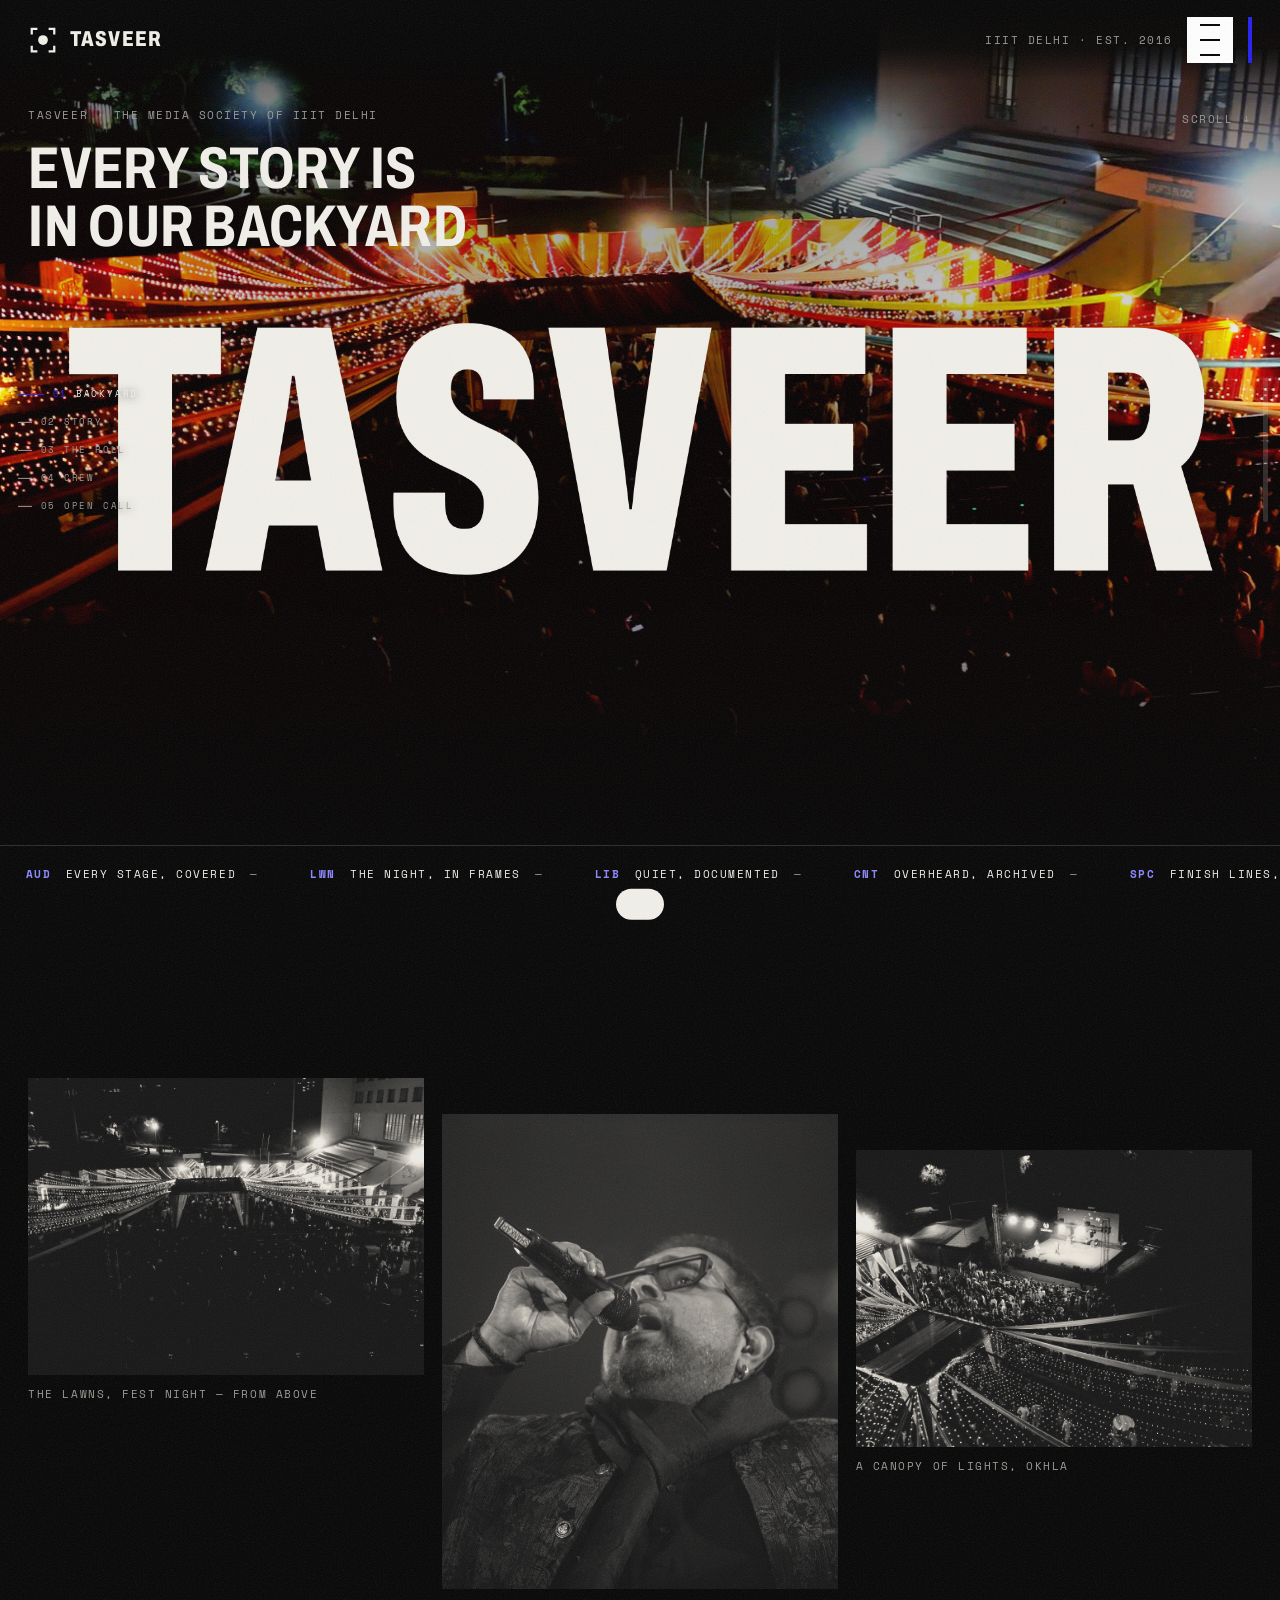
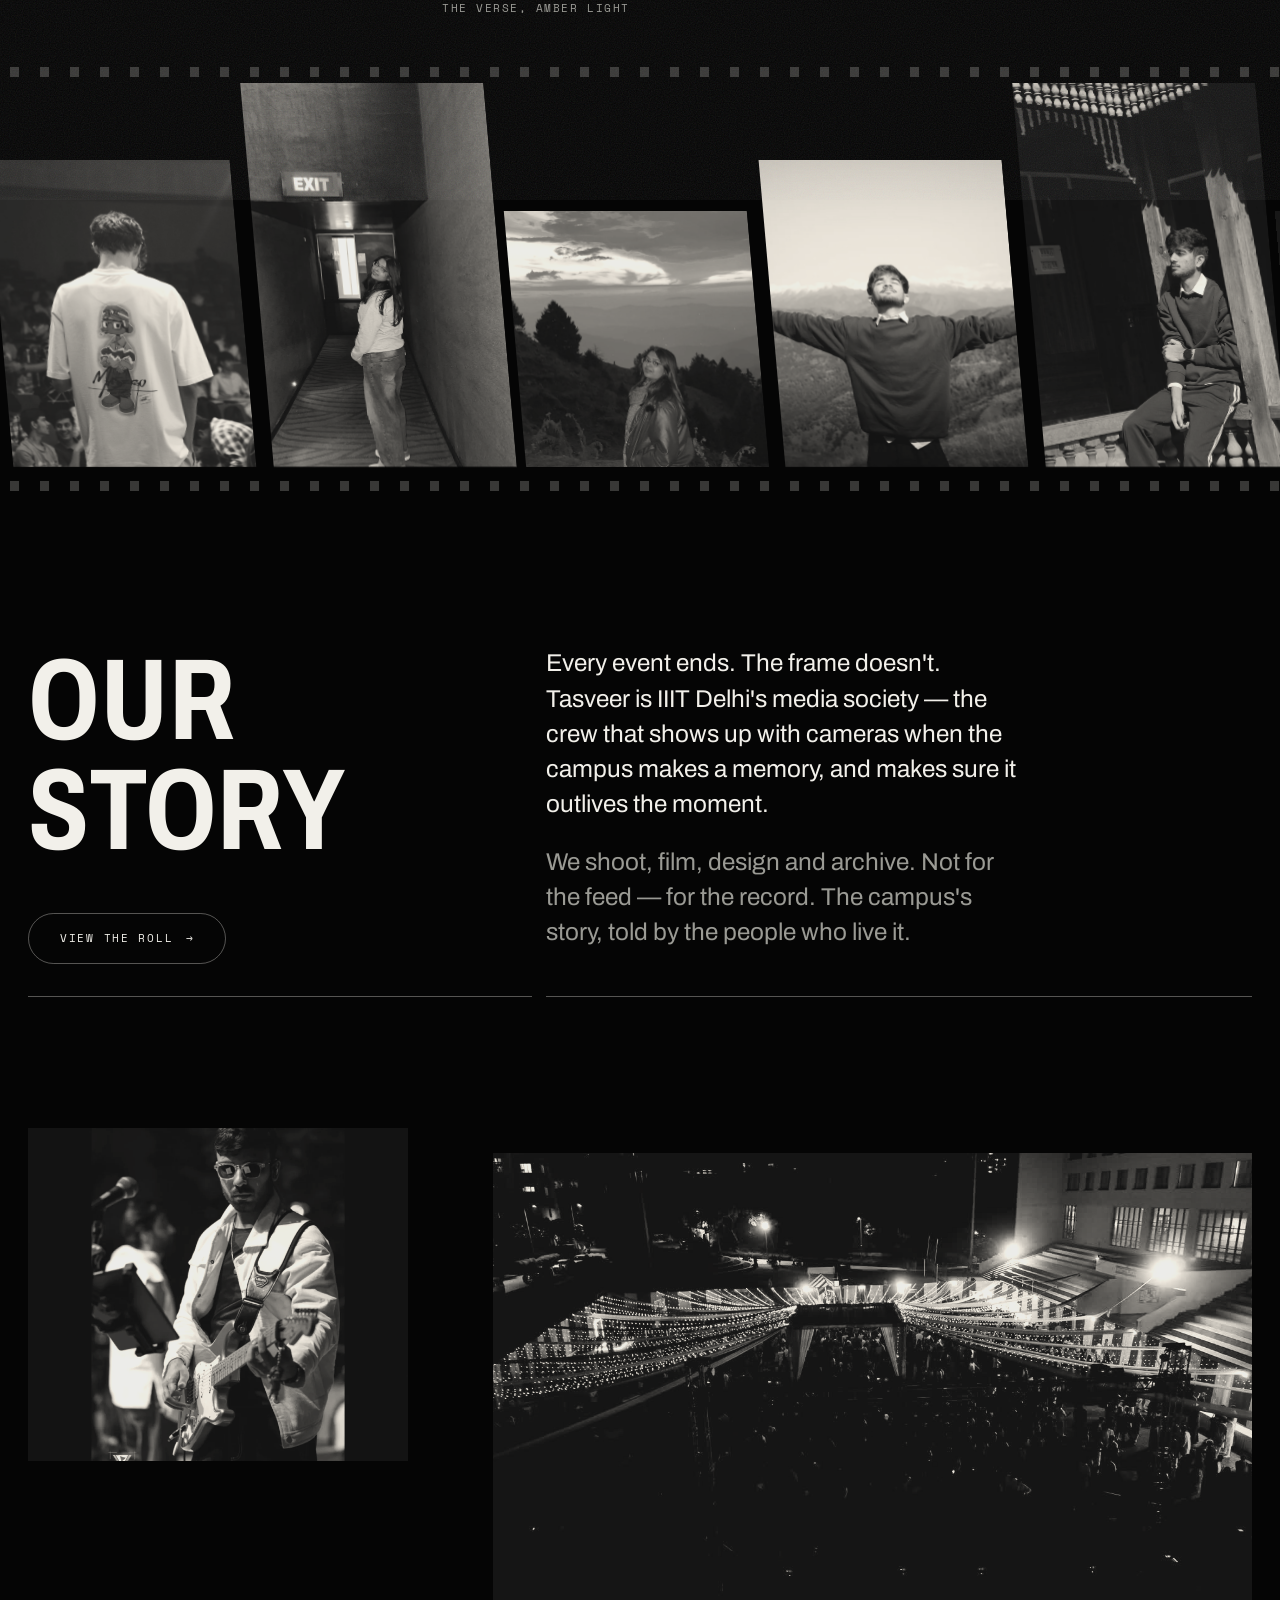
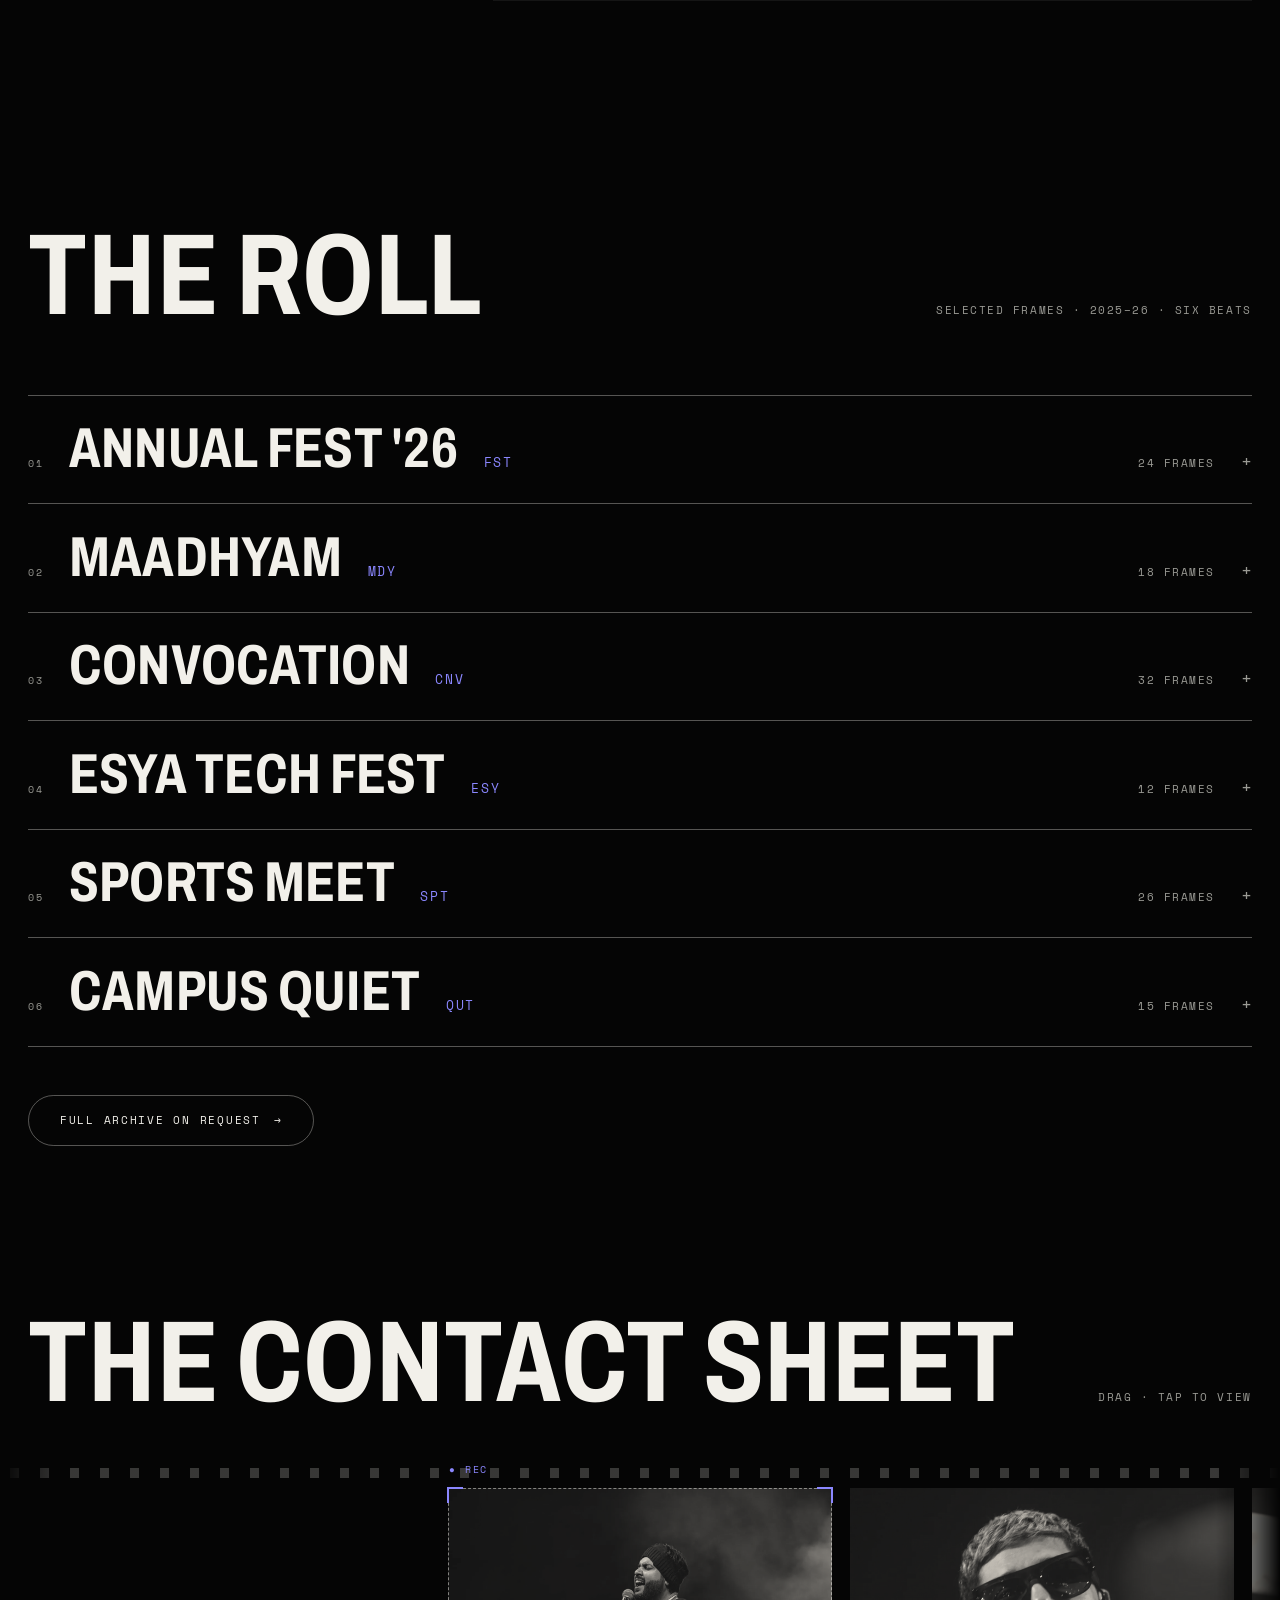
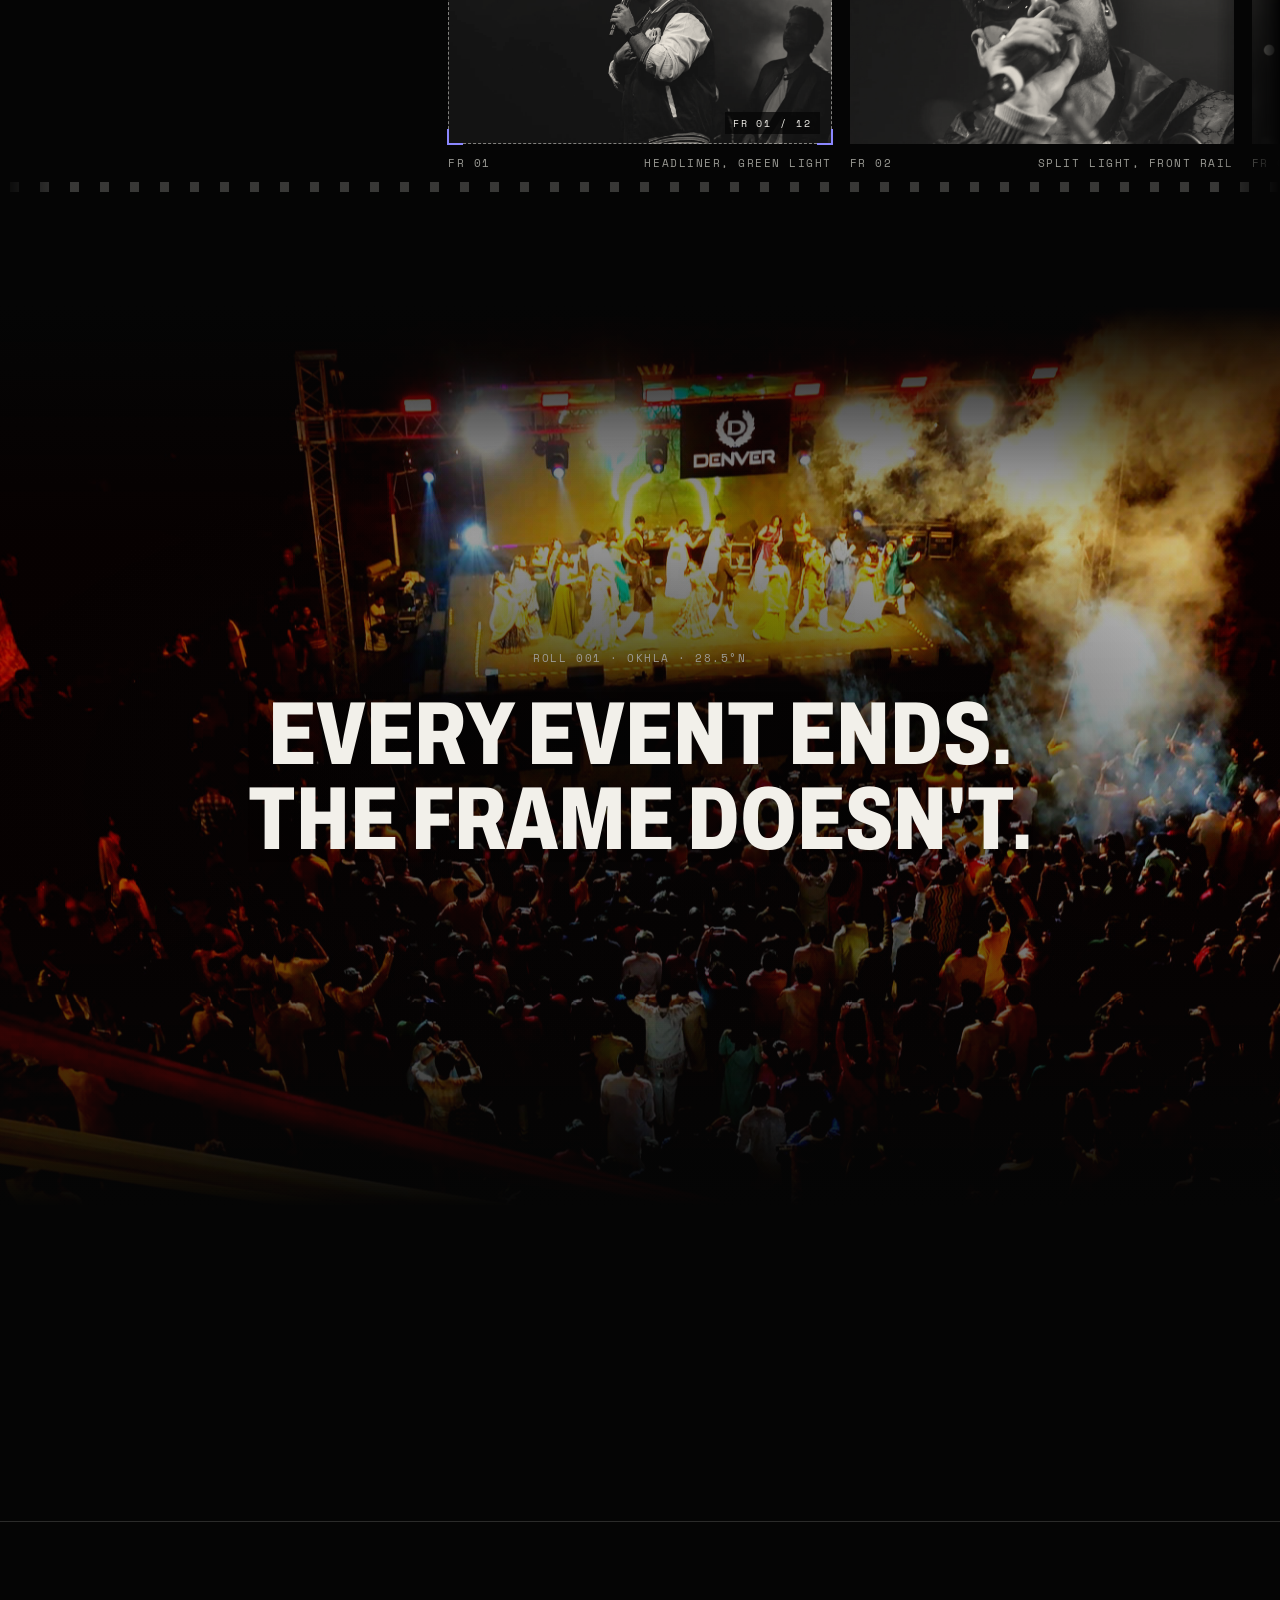
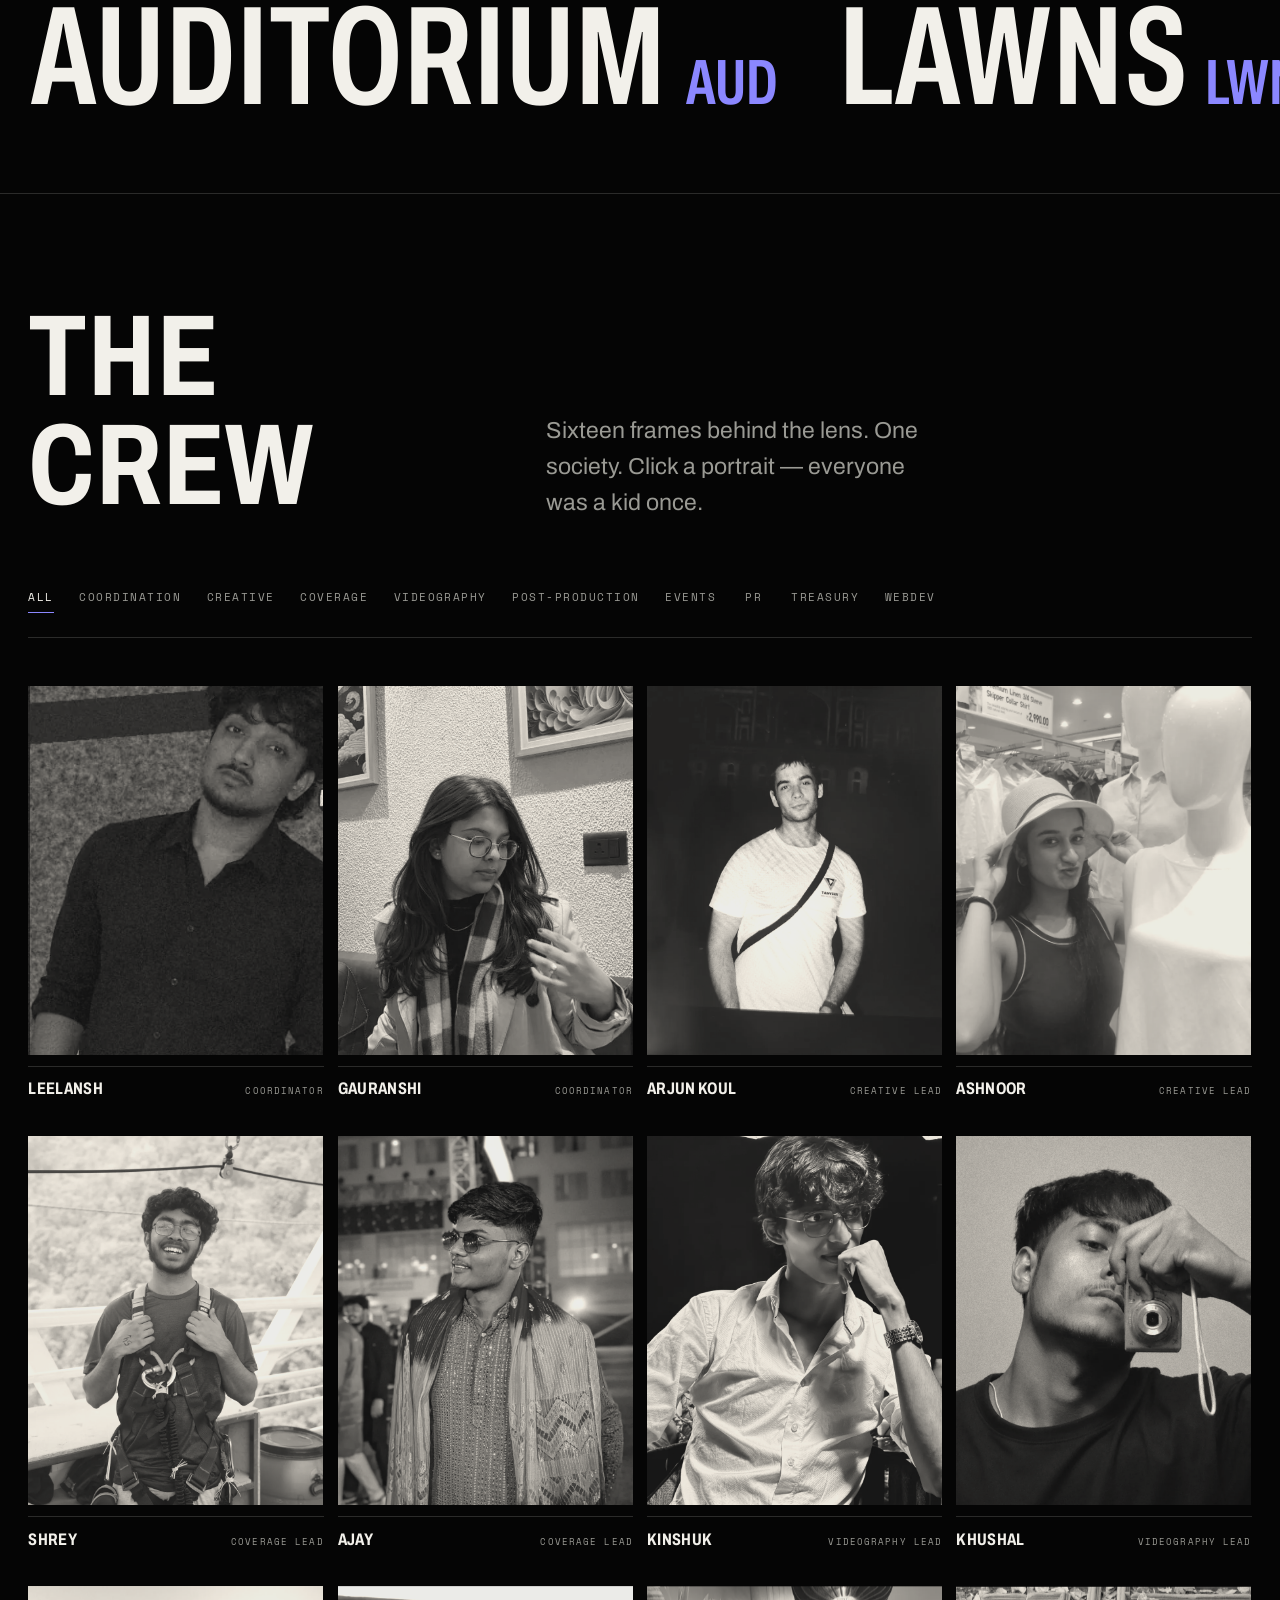
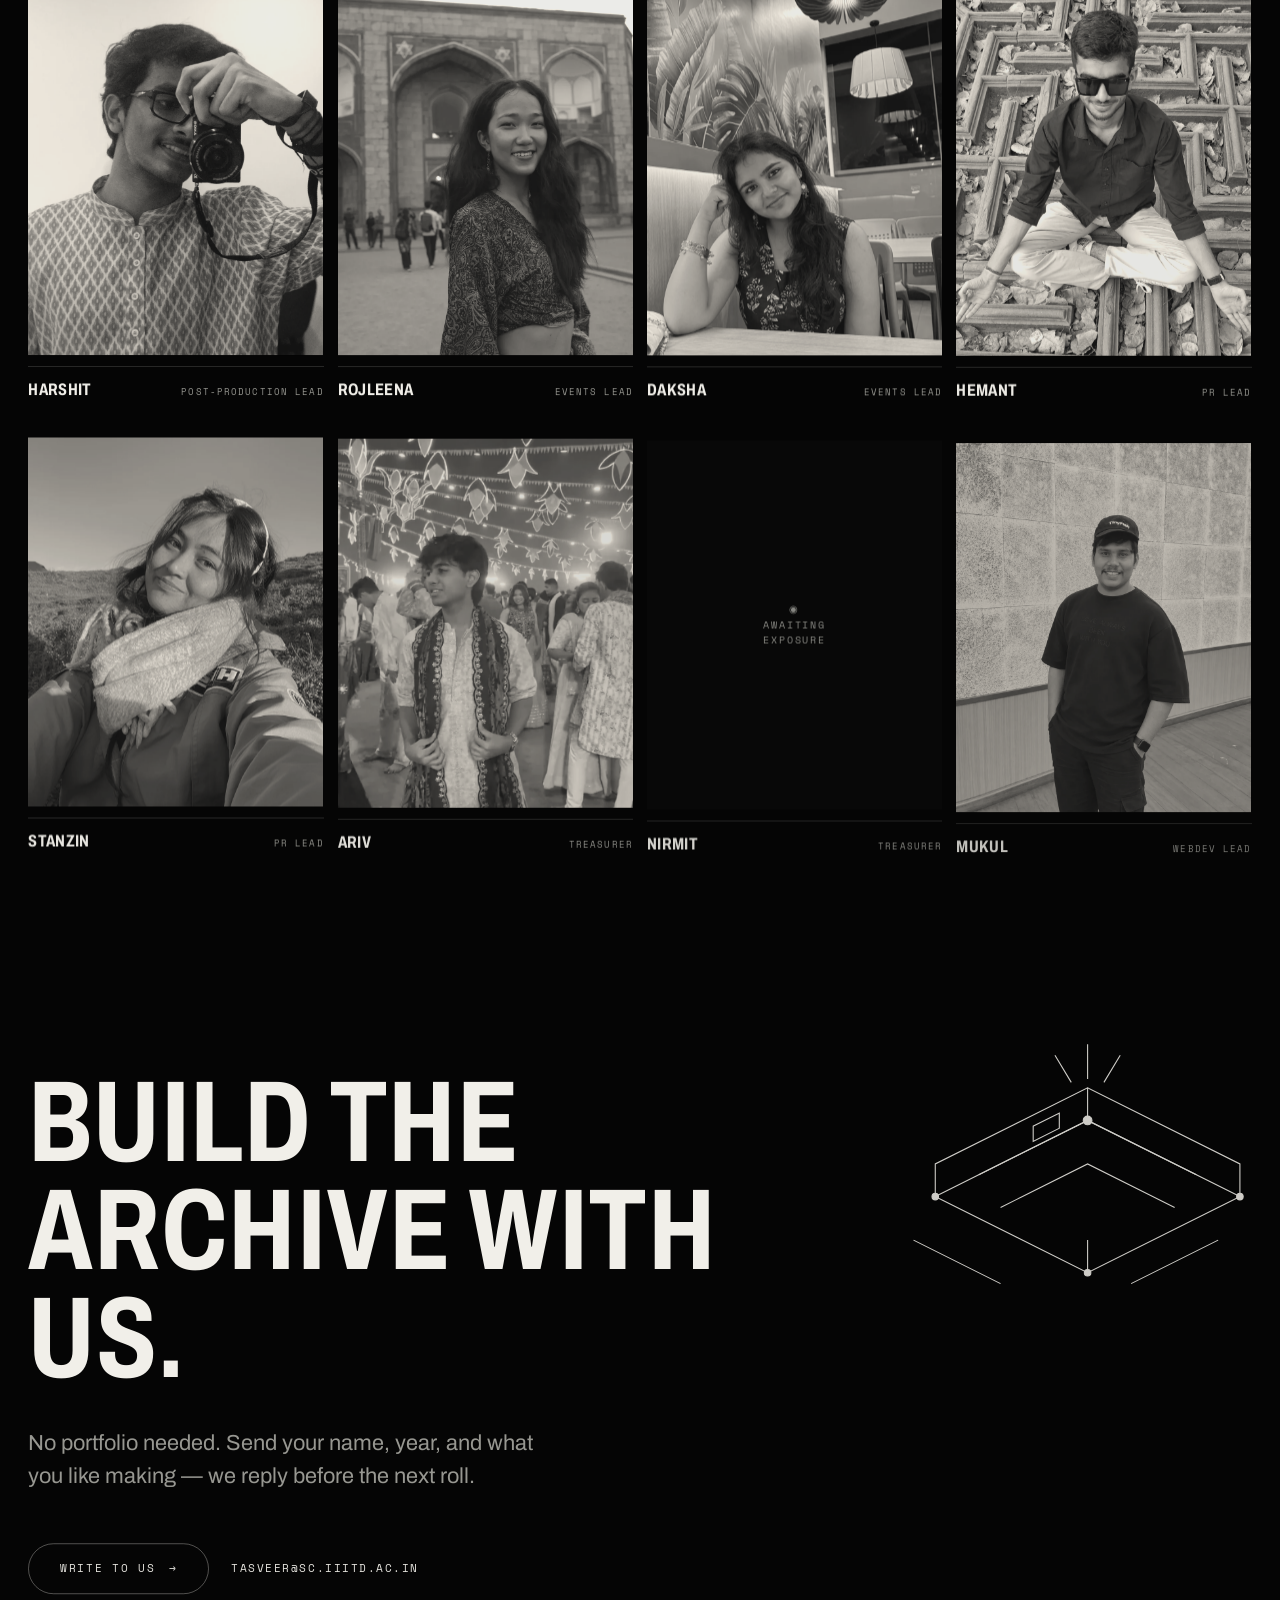
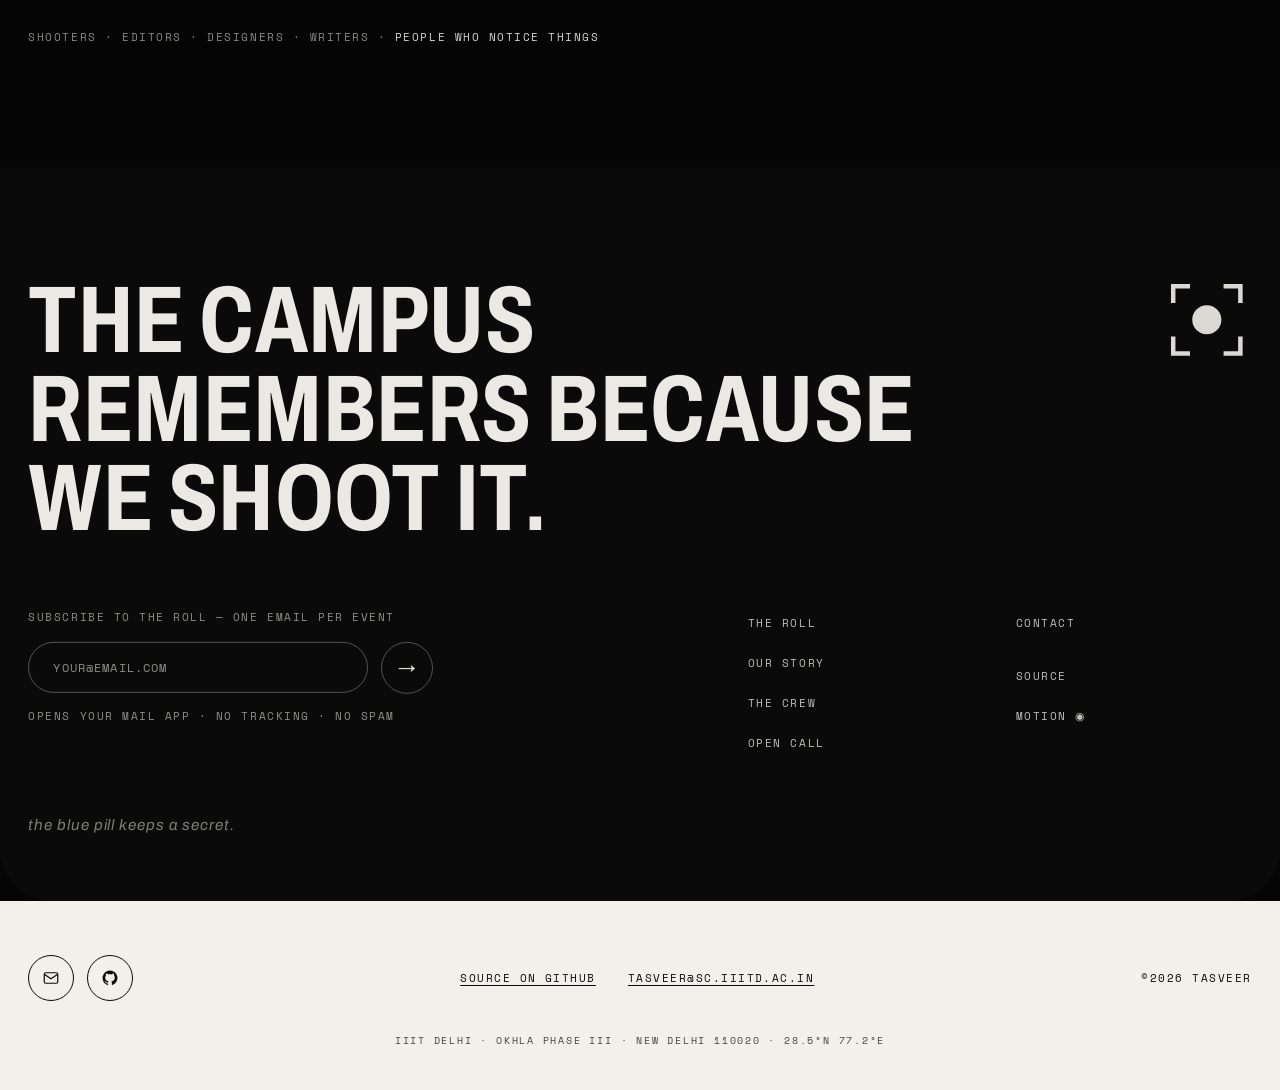
==== commit 3a3d96f1: "Studio polish batch 8: contact sheet finish, lightbox, micro-finish + council fixes Contact sheet: g" ====
--- a/index.html
+++ b/index.html
@@ -7,8 +7,18 @@
 <meta name="description" content="Tasveer is IIIT Delhi's media society. Every story is in our backyard — we shoot, film, design and archive the campus's memory.">
 <meta property="og:title" content="TASVEER — The Media Society of IIIT Delhi">
 <meta property="og:description" content="Every event ends. The frame doesn't.">
-<meta property="og:image" content="assets/og.jpg">
+<meta property="og:image" content="https://breaking-byts.github.io/tasveer/assets/og.jpg">
+<meta property="og:url" content="https://breaking-byts.github.io/tasveer/">
+<meta property="og:type" content="website">
+<meta name="twitter:card" content="summary_large_image">
+<meta name="twitter:title" content="TASVEER — The Media Society of IIIT Delhi">
+<meta name="twitter:description" content="Every event ends. The frame doesn't.">
+<meta name="twitter:image" content="https://breaking-byts.github.io/tasveer/assets/og.jpg">
 <meta name="theme-color" content="#050505">
+<link rel="canonical" href="https://breaking-byts.github.io/tasveer/">
+<script type="application/ld+json">
+{"@context":"https://schema.org","@type":"Organization","name":"Tasveer","alternateName":"Tasveer — The Media Society of IIIT Delhi","url":"https://breaking-byts.github.io/tasveer/","email":"tasveer@sc.iiitd.ac.in","parentOrganization":{"@type":"CollegeOrUniversity","name":"IIIT Delhi"},"sameAs":["https://github.com/breaking-byts/tasveer"]}
+</script>
 <link rel="icon" href="assets/favicon.svg" type="image/svg+xml">
 <link rel="preconnect" href="https://fonts.googleapis.com">
 <link rel="preconnect" href="https://fonts.gstatic.com" crossorigin>
@@ -58,10 +68,10 @@
   <button class="menu-close" id="menuClose" aria-label="Close menu">✕</button>
   <nav class="menu-links">
     <a href="#top" data-goto="#top"><span class="num">01</span> THE BACKYARD</a>
-    <a href="#roll"><span class="num">02</span> THE ROLL</a>
-    <a href="#story"><span class="num">03</span> OUR STORY</a>
-    <a href="#crew"><span class="num">04</span> THE CREW</a>
-    <a href="#open-call"><span class="num">05</span> OPEN CALL</a>
+    <a href="#story" data-goto="#story"><span class="num">02</span> OUR STORY</a>
+    <a href="#roll" data-goto="#roll"><span class="num">03</span> THE ROLL</a>
+    <a href="#crew" data-goto="#crew"><span class="num">04</span> THE CREW</a>
+    <a href="#open-call" data-goto="#open-call"><span class="num">05</span> OPEN CALL</a>
   </nav>
   <div class="menu-foot mono">
     <a href="mailto:tasveer@sc.iiitd.ac.in">TASVEER@SC.IIITD.AC.IN</a>
@@ -127,12 +137,12 @@
     </div>
   </div>
   <div class="collage">
-    <figure class="c-small">
-      <img src="assets/drive/photo074.webp" alt="Black-and-white portrait of a guitarist under dramatic side light" loading="lazy">
+    <figure class="c-small" data-cursor="VIEW">
+      <img src="assets/drive/photo074.webp" alt="Black-and-white portrait of a guitarist under dramatic side light" loading="lazy" decoding="async">
       <figcaption class="mono">THE NIGHT · MONOCHROME</figcaption>
     </figure>
-    <figure class="c-big">
-      <img src="assets/drive/still1.jpg" alt="Aerial view of the fest grounds at night, a canopy of fairy lights over the crowd" loading="lazy">
+    <figure class="c-big" data-cursor="VIEW">
+      <img src="assets/drive/still1.jpg" alt="Aerial view of the fest grounds at night, a canopy of fairy lights over the crowd" loading="lazy" decoding="async">
       <figcaption class="mono">THE BACKYARD · OKHLA, FROM ABOVE</figcaption>
     </figure>
   </div>
@@ -148,6 +158,25 @@
   <div class="roll-more">
     <a class="pill" href="mailto:tasveer@sc.iiitd.ac.in?subject=Send%20me%20the%20full%20archive">FULL ARCHIVE ON REQUEST <span class="arr">→</span></a>
   </div>
+</section>
+
+<!-- 02b · the contact sheet — pull the film through the gate -->
+<section class="contact-sheet" id="contact-sheet">
+  <div class="sheet-head">
+    <h2 class="section-title">THE CONTACT SHEET</h2>
+    <span class="mono"><span class="hint-click">DRAG · TAP TO VIEW</span><span class="hint-tap">SWIPE · TAP TO VIEW</span></span>
+  </div>
+  <div class="sheet-stage">
+    <div class="sheet-viewport" id="sheetViewport" tabindex="0" role="region" aria-label="Contact sheet — scroll or drag sideways to advance frames">
+      <div class="sheet-track" id="sheetTrack"></div>
+    </div>
+    <div class="sheet-gate" aria-hidden="true">
+      <span class="gate-corner tl"></span><span class="gate-corner tr"></span><span class="gate-corner bl"></span><span class="gate-corner br"></span>
+      <span class="gate-rec mono">● REC</span>
+      <span class="gate-count mono" id="gateCount">FR 01 / 12</span>
+    </div>
+  </div>
+  <p class="sr-only" aria-live="polite" id="sheetLive"></p>
 </section>
 
 <!-- interlude — full-bleed cinema -->
@@ -261,6 +290,17 @@
   <p class="cream-address">IIIT DELHI · OKHLA PHASE III · NEW DELHI 110020 · 28.5°N 77.2°E</p>
 </div>
 
+<div class="lightbox" id="lightbox" role="dialog" aria-modal="true" aria-label="Frame viewer" aria-hidden="true">
+  <button class="lb-close" id="lbClose" aria-label="Close viewer">✕</button>
+  <button class="lb-prev" id="lbPrev" aria-label="Previous frame">←</button>
+  <button class="lb-next" id="lbNext" aria-label="Next frame">→</button>
+  <figure class="lb-stage">
+    <div class="lb-imgwrap" id="lbWrap"><img id="lbImg" alt="" draggable="false"></div>
+    <figcaption class="lb-cap mono"><span class="lb-count" id="lbCount"></span><span id="lbText"></span></figcaption>
+  </figure>
+  <p class="lb-hint mono" id="lbHint"></p>
+</div>
+
 <div class="toast" id="toast" role="status"></div>
 
 <script src="js/data.js"></script>
--- a/css/drive.css
+++ b/css/drive.css
@@ -14,14 +14,17 @@
   --ease-out-expo:cubic-bezier(.19,1,.22,1);
   --ease-out-quart:cubic-bezier(.165,.84,.44,1);
   --header-h:8.9vh;
+  --sprocket-h:10px;
+  --sprocket:repeating-linear-gradient(90deg,transparent 0 10px,color-mix(in srgb,var(--ink) 22%,transparent) 10px 19px,transparent 19px 30px);
 }
 *,*::before,*::after{box-sizing:border-box;margin:0;padding:0}
+html{overflow-x:clip}
 html.lenis,html.lenis body{height:auto}
 html.lenis{scroll-behavior:auto!important}
 body{
   background:var(--black); color:var(--ink);
   font-family:var(--font-body); font-size:1.0625rem; line-height:1.55;
-  overflow-x:hidden; -webkit-font-smoothing:antialiased;
+  overflow-x:clip; -webkit-font-smoothing:antialiased;
   font-stretch:100%;
 }
 body.daylight{--black:#F1F0EA;--coal:#E9E7DF;--ink:#0A0A0A;--gray:#5C5C56;
@@ -59,10 +62,10 @@
 /* header */
 .nav{position:fixed;top:0;left:0;right:0;z-index:150;height:var(--header-h);
   display:flex;align-items:center;justify-content:space-between;
-  padding:0 var(--margin);transition:transform .45s var(--ease-out-quart);
+  padding:0 var(--margin);transition:transform .45s var(--ease-out-quart),visibility 0s;
   color:var(--ink);
   background:linear-gradient(to bottom,var(--black) 0%,color-mix(in srgb,var(--black) 82%,transparent) 62%,transparent 100%)}
-.nav.hidden-nav{transform:translateY(-110%)}
+.nav.hidden-nav{transform:translateY(-110%);visibility:hidden;transition:transform .45s var(--ease-out-quart),visibility 0s linear .45s}
 body.daylight .burger{background:#0A0A0A}
 body.daylight .burger span{background:var(--cream)}
 .nav-logo{display:flex;align-items:center;gap:.7rem}
@@ -96,7 +99,9 @@
 .hero-media video{position:absolute;inset:0;width:100%;height:100%;object-fit:cover;transform-origin:center;will-change:transform;backface-visibility:hidden}
 #heroVideoB{opacity:0}
 .intro-curtain{position:fixed;inset:0;background:var(--black);z-index:300;display:flex;align-items:center;justify-content:center;pointer-events:none}
-.leader{display:flex;flex-direction:column;align-items:center;gap:1.05rem;color:var(--ink)}
+.leader{display:flex;flex-direction:column;align-items:center;gap:1.05rem;color:var(--ink);animation:gateWeave 4.2s ease-in-out infinite}
+@keyframes gateWeave{0%,100%{transform:translate(0,0)}25%{transform:translate(1.5px,-1px)}50%{transform:translate(-1px,1.5px)}75%{transform:translate(-1.5px,-1px)}}
+body.calm .leader{animation:none}
 .leader-mark{width:44px;height:44px;color:var(--ink)}
 .leader-word{font-weight:800;font-stretch:75%;letter-spacing:.34em;text-indent:.34em;font-size:.95rem;text-shadow:.6px 0 rgba(255,40,90,.26),-.6px 0 rgba(60,210,255,.2)}
 .leader-count{font-size:clamp(2.6rem,7vw,4.8rem);font-weight:700;font-stretch:62%;line-height:1;font-variant-numeric:tabular-nums;text-shadow:.7px 0 rgba(255,40,90,.24),-.7px 0 rgba(60,210,255,.18);animation:projFlicker 3.1s steps(1) infinite}
@@ -187,14 +192,46 @@
 
 /* image marquee band — framed as a film strip with sprocket perforations */
 .photo-band{padding:9vh 0 7vh;overflow:hidden;position:relative}
-.photo-band::before,.photo-band::after{content:"";position:absolute;left:0;right:0;height:9px;z-index:3;pointer-events:none;
-  background:repeating-linear-gradient(90deg,transparent 0 9px,color-mix(in srgb,var(--ink) 24%,transparent) 9px 17px,transparent 17px 27px)}
+.photo-band::before,.photo-band::after{content:"";position:absolute;left:0;right:0;z-index:3;pointer-events:none;
+  height:var(--sprocket-h);background:var(--sprocket)}
 .photo-band::before{top:calc(9vh - 16px)}
 .photo-band::after{bottom:calc(7vh - 16px)}
 .photo-band .marquee-track{align-items:flex-end}
 .photo-tile{flex:none;width:19vw;overflow:hidden;margin-right:1.1vw}
 .photo-tile img{width:100%;height:100%;object-fit:cover;filter:var(--warm-mono);transition:filter .7s}
 .photo-tile:hover img{filter:none}
+/* contact sheet — horizontal filmstrip pulled through a viewfinder gate */
+.contact-sheet{padding:10vh 0 12vh;position:relative}
+.sheet-head{display:flex;justify-content:space-between;align-items:baseline;gap:2rem;flex-wrap:wrap;padding:0 var(--margin);margin-bottom:5vh}
+.sheet-head .mono{color:var(--gray)}
+.sheet-stage{position:relative}
+.sheet-viewport{overflow-x:auto;overflow-y:hidden;scroll-snap-type:x proximity;cursor:grab;scrollbar-width:none;-webkit-overflow-scrolling:touch;
+  mask-image:linear-gradient(90deg,transparent 0,#000 5%,#000 95%,transparent 100%);-webkit-mask-image:linear-gradient(90deg,transparent 0,#000 5%,#000 95%,transparent 100%)}
+.sheet-viewport::-webkit-scrollbar{display:none}
+.sheet-viewport.dragging{cursor:grabbing;scroll-snap-type:none}
+.sheet-viewport:focus-visible{outline:2px solid var(--blue);outline-offset:-2px}
+.sheet-track{display:flex;gap:1.4vw;width:max-content;padding:26px var(--margin);position:relative}
+.sheet-track::before,.sheet-track::after{content:"";position:absolute;left:0;right:0;pointer-events:none;
+  height:var(--sprocket-h);background:var(--sprocket)}
+.sheet-track::before{top:6px}
+.sheet-track::after{bottom:6px}
+.sheet-frame{flex:none;width:30vw;min-width:280px;scroll-snap-align:center;margin:0}
+.sheet-frame .imgwrap{overflow:hidden;aspect-ratio:3/2;background:var(--coal)}
+.sheet-frame img{width:100%;height:100%;object-fit:cover;filter:var(--warm-mono);transition:filter .7s,transform 1.2s var(--ease-out-expo)}
+.sheet-frame:hover img{filter:none;transform:scale(1.04)}
+.sheet-frame figcaption{display:flex;justify-content:space-between;gap:1rem;margin-top:.7rem;color:var(--gray)}
+.sheet-gate{position:absolute;left:50%;top:26px;transform:translateX(-50%);width:30vw;min-width:280px;aspect-ratio:3/2;pointer-events:none;z-index:3;
+  border:1px dashed color-mix(in srgb,var(--ink) 50%,transparent)}
+.gate-corner{position:absolute;width:16px;height:16px;border:2px solid var(--blue-bright)}
+.gate-corner.tl{top:-2px;left:-2px;border-right:0;border-bottom:0}
+.gate-corner.tr{top:-2px;right:-2px;border-left:0;border-bottom:0}
+.gate-corner.bl{bottom:-2px;left:-2px;border-right:0;border-top:0}
+.gate-corner.br{bottom:-2px;right:-2px;border-left:0;border-top:0}
+.gate-rec{position:absolute;top:-1.7rem;left:0;color:var(--blue-bright);font-size:.6rem;letter-spacing:.2em;animation:recBlink 1.6s steps(1) infinite}
+.gate-count{position:absolute;bottom:.55rem;right:.7rem;color:var(--ink);font-size:.6rem;letter-spacing:.2em;background:color-mix(in srgb,var(--black) 70%,transparent);padding:.22rem .5rem}
+@keyframes recBlink{0%,60%{opacity:1}61%,100%{opacity:.25}}
+body.calm .gate-rec{animation:none}
+@media (prefers-reduced-motion:reduce){.gate-rec{animation:none}}
 .photo-tile.t-a{height:24vw}.photo-tile.t-b{height:30vw}.photo-tile.t-c{height:20vw}
 .photo-tile figcaption{margin-top:.5rem;color:var(--gray)}
 
@@ -234,8 +271,8 @@
 .beat-count{margin-left:auto;font-family:var(--font-mono);font-size:.68rem;color:var(--gray);letter-spacing:.14em}
 .beat-plus{font-family:var(--font-mono);font-size:1.1rem;color:var(--gray);transition:transform .35s}
 .beat.open .beat-plus{transform:rotate(45deg)}
-.beat-panel{display:grid;grid-template-rows:0fr;transition:grid-template-rows .5s var(--ease-out-quart)}
-.beat.open .beat-panel{grid-template-rows:1fr}
+.beat-panel{display:grid;grid-template-rows:0fr;visibility:hidden;transition:grid-template-rows .5s var(--ease-out-quart),visibility 0s linear .5s}
+.beat.open .beat-panel{grid-template-rows:1fr;visibility:visible;transition:grid-template-rows .5s var(--ease-out-quart),visibility 0s}
 .beat-panel-inner{overflow:hidden}
 .beat-frames{display:flex;gap:1.1vw;padding:0 0 2rem;flex-wrap:wrap}
 .beat-frame{flex:none;width:15vw;min-width:150px}
@@ -264,7 +301,7 @@
 .crew-filters button[aria-pressed="true"]::after{width:100%}
 .crew-grid{display:grid;grid-template-columns:repeat(4,1fr);gap:2.6vw 1.1vw}
 .member{position:relative;text-align:left;padding:0}
-.member .imgwrap{display:block;position:relative;overflow:hidden;aspect-ratio:4/5;background:var(--coal)}
+.member .imgwrap{display:block;position:relative;overflow:hidden;aspect-ratio:4/5;background:var(--coal);transition:transform .18s ease-out;will-change:transform}
 .member img{position:absolute;inset:0;width:100%;height:100%;object-fit:cover;filter:var(--warm-mono);transition:opacity .6s,filter .7s}
 .member .child{opacity:0}
 .member.flipped .child{opacity:1}
@@ -290,7 +327,8 @@
 
 /* footer panel — rounded bottom, statement + subscribe + links */
 .footer-panel{background:var(--coal);border-radius:0 0 4vw 4vw;padding:12vh var(--margin) 8vh;position:relative;overflow:hidden}
-.footer-statement{font-weight:700;font-stretch:75%;text-transform:uppercase;line-height:.94;font-size:clamp(2.6rem,7.4vw,6.8rem);max-width:20ch;letter-spacing:.005em}
+.footer-statement{font-weight:700;font-stretch:75%;text-transform:uppercase;line-height:.94;font-size:clamp(2.6rem,7.4vw,6.8rem);max-width:20ch;letter-spacing:.005em;transition:color 1.7s ease,-webkit-text-stroke-width 1.7s ease}
+.footer-statement.undeveloped{color:transparent;-webkit-text-stroke:1px color-mix(in srgb,var(--ink) 50%,transparent)}
 .footer-grid{display:grid;grid-template-columns:7fr 5fr;gap:var(--gap);margin-top:7vh;align-items:start}
 .subscribe .mono{color:var(--gray);display:block;margin-bottom:1rem}
 .subscribe-row{display:flex;gap:.8rem;align-items:center}
@@ -305,7 +343,12 @@
 .footer-links ul{list-style:none;display:flex;flex-direction:column;gap:.85rem}
 .footer-links a,.footer-links button{font-family:var(--font-mono);font-size:.68rem;letter-spacing:.14em;text-transform:uppercase;color:var(--ink);opacity:.85;transition:opacity .2s,color .2s;padding:.2rem 0;text-align:left}
 .footer-links a:hover,.footer-links button:hover{opacity:1;color:var(--blue-bright)}
-.footer-mark{position:absolute;right:var(--margin);top:12vh;width:7vw;min-width:70px;opacity:.9}
+.footer-mark{position:absolute;right:var(--margin);top:12vh;width:7vw;min-width:70px;opacity:.9;transition:transform .45s cubic-bezier(.2,.8,.2,1)}
+.footer-mark:hover{transform:scale(.9)}
+.footer-mark circle{transform-box:fill-box;transform-origin:center;transition:transform .3s}
+.footer-mark:hover circle{transform:scale(1.3)}
+.nav-logo svg{transition:transform .3s cubic-bezier(.2,.8,.2,1)}
+.nav-logo:hover svg{transform:scale(.9)}
 .footer-whisper{margin-top:6vh;color:var(--gray);font-style:italic;text-transform:none;letter-spacing:.06em;font-family:var(--font-body);font-size:.95rem}
 
 /* cream strip */
@@ -323,7 +366,7 @@
 .cream-address{margin-top:2rem;text-align:center;font-family:var(--font-mono);font-size:.62rem;letter-spacing:.18em;text-transform:uppercase;opacity:.75}
 
 /* cursor follower */
-.cursor{position:fixed;top:0;left:0;z-index:250;pointer-events:none;opacity:0;transition:opacity .3s}
+.cursor{position:fixed;top:0;left:0;z-index:290;pointer-events:none;opacity:0;transition:opacity .3s}
 .cursor.on{opacity:1}
 .cursor-dot{position:absolute;width:8px;height:8px;border-radius:50%;background:var(--blue-bright);transform:translate(-50%,-50%)}
 .cursor-label{position:absolute;left:14px;top:-9px;font-family:var(--font-mono);font-size:.58rem;letter-spacing:.18em;color:var(--ink);background:rgba(5,5,5,.8);padding:.3rem .55rem;white-space:nowrap}
@@ -391,4 +434,93 @@
   .beat-count{margin-left:0}
   .crew-grid{gap:8vw 3.4vw}
   .member-name{font-size:.92rem}
-}+}
+/* ---------- batch 8: lightbox, gate lock, tactile finish ---------- */
+[data-lb]{cursor:pointer}
+.sheet-viewport.dragging [data-lb]{cursor:grabbing}
+.sheet-viewport.dragging{user-select:none}
+.sheet-frame img{-webkit-user-drag:none;user-select:none}
+.sheet-gate.lock .gate-corner{animation:gateLock .34s var(--ease-out-quart)}
+@keyframes gateLock{0%{filter:brightness(2.4)}100%{filter:brightness(1)}}
+.gate-count.tick{animation:countTick .3s var(--ease-out-quart)}
+@keyframes countTick{0%{transform:translateY(4px);opacity:.4}100%{transform:none;opacity:1}}
+body.calm .sheet-gate.lock .gate-corner,body.calm .gate-count.tick{animation:none}
+
+/* lightbox — the VIEW promise, fulfilled */
+.lightbox{position:fixed;inset:0;z-index:280;background:color-mix(in srgb,var(--black) 96%,transparent);
+  display:flex;align-items:center;justify-content:center;padding:var(--header-h) var(--margin);touch-action:none;
+  opacity:0;visibility:hidden;transition:opacity .35s,visibility 0s linear .35s}
+.lightbox.open{opacity:1;visibility:visible;transition:opacity .35s,visibility 0s}
+.lb-stage{display:flex;flex-direction:column;align-items:center;gap:1.1rem;width:max-content;max-width:min(1100px,88vw)}
+.lb-imgwrap{overflow:hidden;background:var(--coal);line-height:0;width:max-content;max-width:100%;
+  clip-path:circle(0% at 50% 50%);transition:clip-path .6s var(--ease-out-quart)}
+.lightbox.open .lb-imgwrap{clip-path:circle(75% at 50% 50%)}
+.lb-imgwrap img{max-width:100%;max-height:74vh;width:auto;height:auto;object-fit:contain;
+  transition:opacity .17s,transform .3s var(--ease-out-quart)}
+.lb-imgwrap.switching img{opacity:0;transform:scale(.985)}
+.lb-cap{display:flex;justify-content:space-between;gap:1.5rem;width:100%;color:var(--gray)}
+.lb-cap .lb-count{color:var(--blue-bright);flex:none}
+.lb-close{position:absolute;top:calc(var(--header-h)/2 - 23px);right:var(--margin);width:46px;height:46px;background:var(--ink);color:var(--black);display:grid;place-items:center;font-size:1.1rem;transition:transform .25s var(--ease-out-quart)}
+.lb-close:hover{transform:scale(.94)}
+.lb-prev,.lb-next{position:absolute;top:50%;transform:translateY(-50%);width:46px;height:46px;border:1px solid var(--line-strong);border-radius:50%;display:grid;place-items:center;color:var(--ink);background:color-mix(in srgb,var(--black) 55%,transparent);transition:background .3s,color .3s}
+.lb-prev{left:var(--margin)} .lb-next{right:var(--margin)}
+.lb-prev:hover,.lb-next:hover{background:var(--ink);color:var(--black)}
+.lb-hint{position:absolute;bottom:1.4rem;left:50%;transform:translateX(-50%);color:var(--gray);white-space:nowrap}
+@media (max-width:900px){
+  .lb-prev,.lb-next{top:auto;bottom:1.2rem;transform:none}
+  .lb-hint{bottom:4.8rem}
+  .lb-imgwrap img{max-height:60vh}
+  .lb-cap{flex-direction:column;gap:.3rem}
+}
+@media (prefers-reduced-motion:reduce){.lb-imgwrap{transition:none;clip-path:none}}
+
+/* beat index */
+.beat-idx{font-size:.62rem;color:var(--gray);letter-spacing:.14em;min-width:2.2ch}
+/* menu stagger (delay transform+opacity only, never hover color) */
+.menu-links a{transition-delay:0s,0s,0s}
+.menu.open .menu-links a:nth-child(1){transition-delay:.06s,.06s,0s}
+.menu.open .menu-links a:nth-child(2){transition-delay:.12s,.12s,0s}
+.menu.open .menu-links a:nth-child(3){transition-delay:.18s,.18s,0s}
+.menu.open .menu-links a:nth-child(4){transition-delay:.24s,.24s,0s}
+.menu.open .menu-links a:nth-child(5){transition-delay:.3s,.3s,0s}
+/* tactile press states */
+.pill:active{transform:scale(.97)}
+.subscribe-go:active{transform:scale(.92)}
+.burger:active{transform:scale(.9)}
+.member:active .imgwrap{transform:scale(.985)}
+.lb-close:active{transform:scale(.92)}
+.lb-prev:active,.lb-next:active{transform:translateY(-50%) scale(.92)}
+@media (max-width:900px){.lb-prev:active,.lb-next:active{transform:scale(.92)}}
+/* interlude line masks */
+.interlude-line .mask{display:block;overflow:hidden}
+/* scrollbar — darkroom chrome */
+html{scrollbar-width:thin;scrollbar-color:color-mix(in srgb,var(--blue) 60%,var(--coal)) var(--coal)}
+::-webkit-scrollbar{width:10px}
+::-webkit-scrollbar-track{background:var(--coal)}
+::-webkit-scrollbar-thumb{background:color-mix(in srgb,var(--blue) 60%,var(--coal));border-radius:99px;border:2px solid var(--coal)}
+::-webkit-scrollbar-thumb:hover{background:var(--blue)}
+/* toast rides above the lightbox */
+.toast{z-index:320}
+
+/* ---------- council round 1 fixes ---------- */
+.sr-only{position:absolute;width:1px;height:1px;padding:0;margin:-1px;overflow:hidden;clip:rect(0 0 0 0);white-space:nowrap;border:0}
+/* persistent tap cue on viewable frames — coarse pointers only */
+[data-lb]{position:relative}
+[data-lb]::after{content:"⊕";position:absolute;top:.55rem;right:.55rem;z-index:2;pointer-events:none;
+  font-family:var(--font-mono);font-size:.62rem;line-height:1;padding:.32rem .42rem;color:var(--ink);
+  background:color-mix(in srgb,var(--black) 62%,transparent);border:1px solid color-mix(in srgb,var(--ink) 25%,transparent);
+  opacity:0;transition:opacity .3s}
+@media (pointer:coarse){[data-lb]::after{opacity:1}}
+/* keyboard pause for the photo band */
+.photo-band:focus-within .marquee-track{animation-play-state:paused}
+/* crew quote back-faces (members without a childhood frame) */
+.member .quote-back{position:absolute;inset:0;display:flex;flex-direction:column;justify-content:center;gap:1.1rem;
+  padding:1.3rem;background:var(--coal);opacity:0;transition:opacity .6s;text-align:left}
+.member.flipped .quote-back{opacity:1}
+.member .quote-text{font-size:1.02rem;line-height:1.45;font-style:italic;color:var(--ink)}
+.member .quote-back .tag{position:static;opacity:1;background:none;padding:0;color:var(--gray);margin-top:auto}
+/* calm mode: viewer reveals instant too */
+body.calm .lb-imgwrap{transition:none}
+body.calm .lb-imgwrap.switching img{transition:none}
+/* WCAG 2.5.8 minimum target */
+.crew-filters button{min-width:24px}
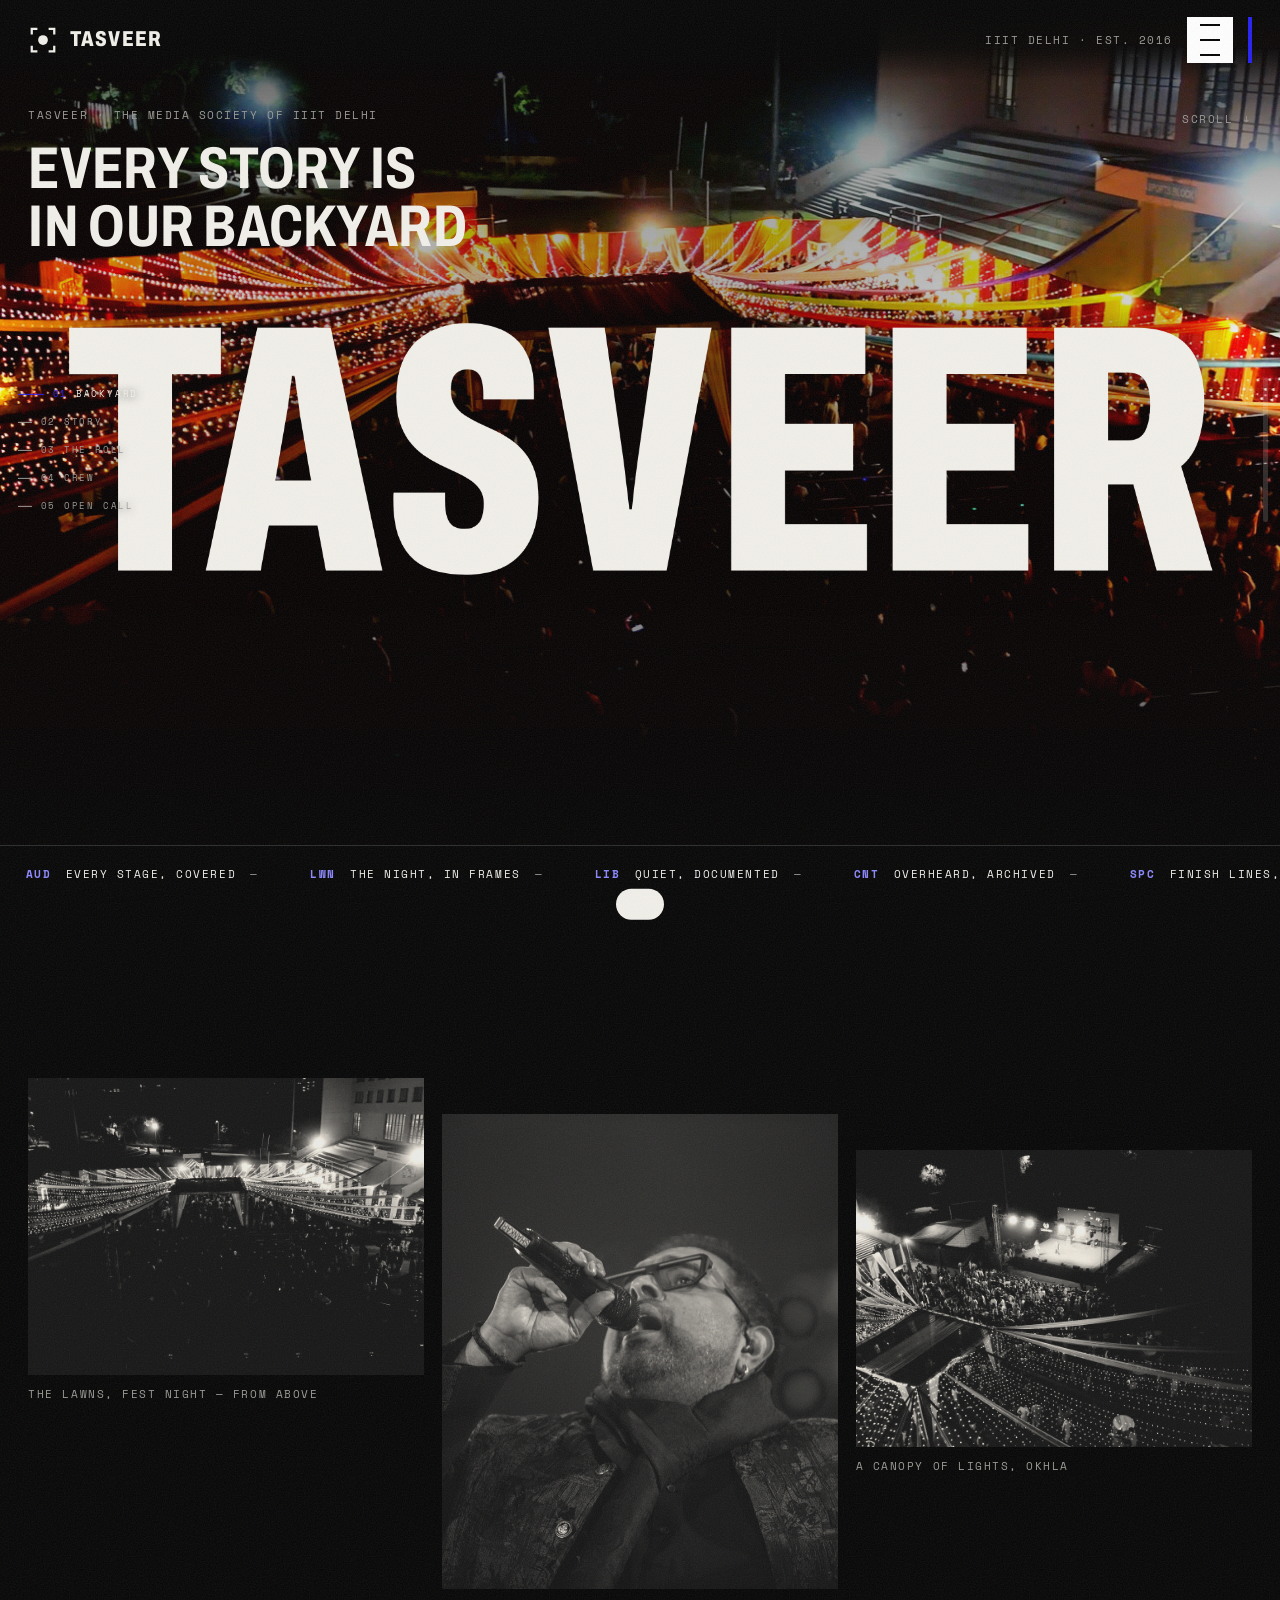
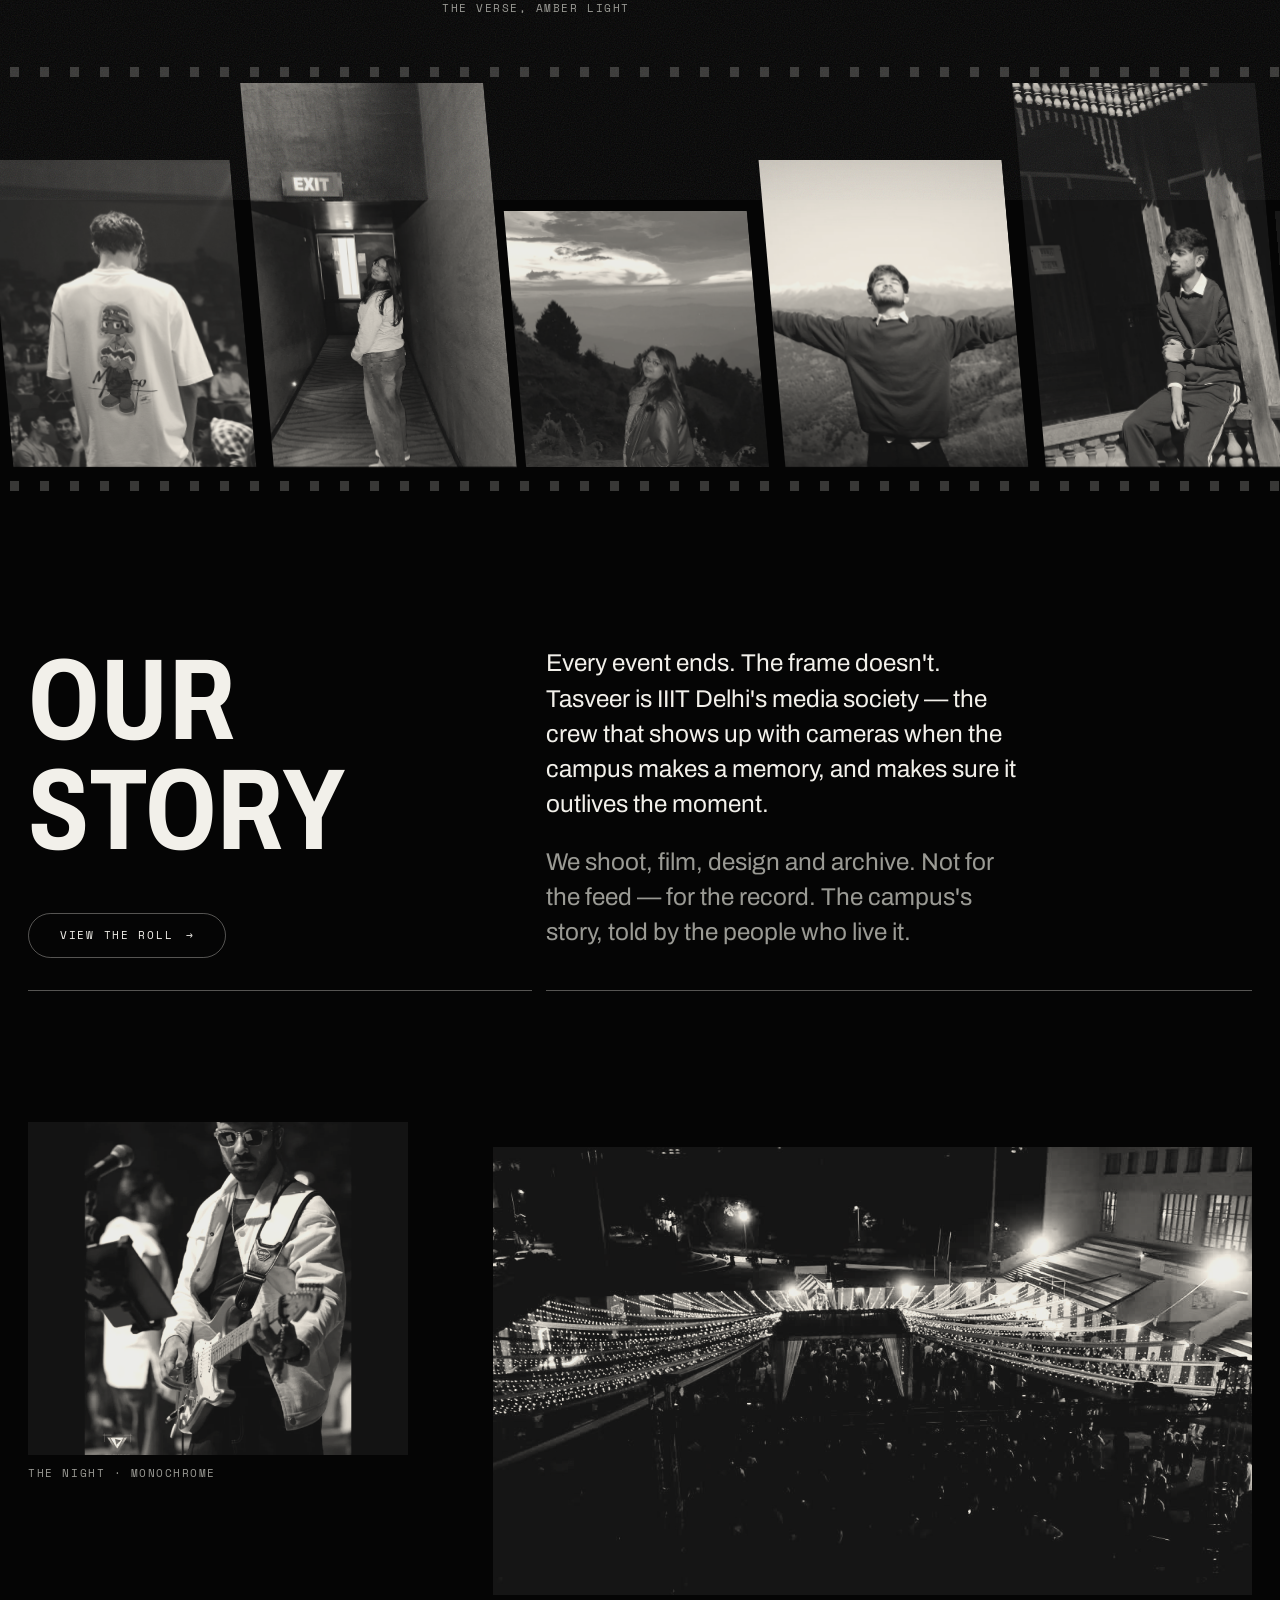
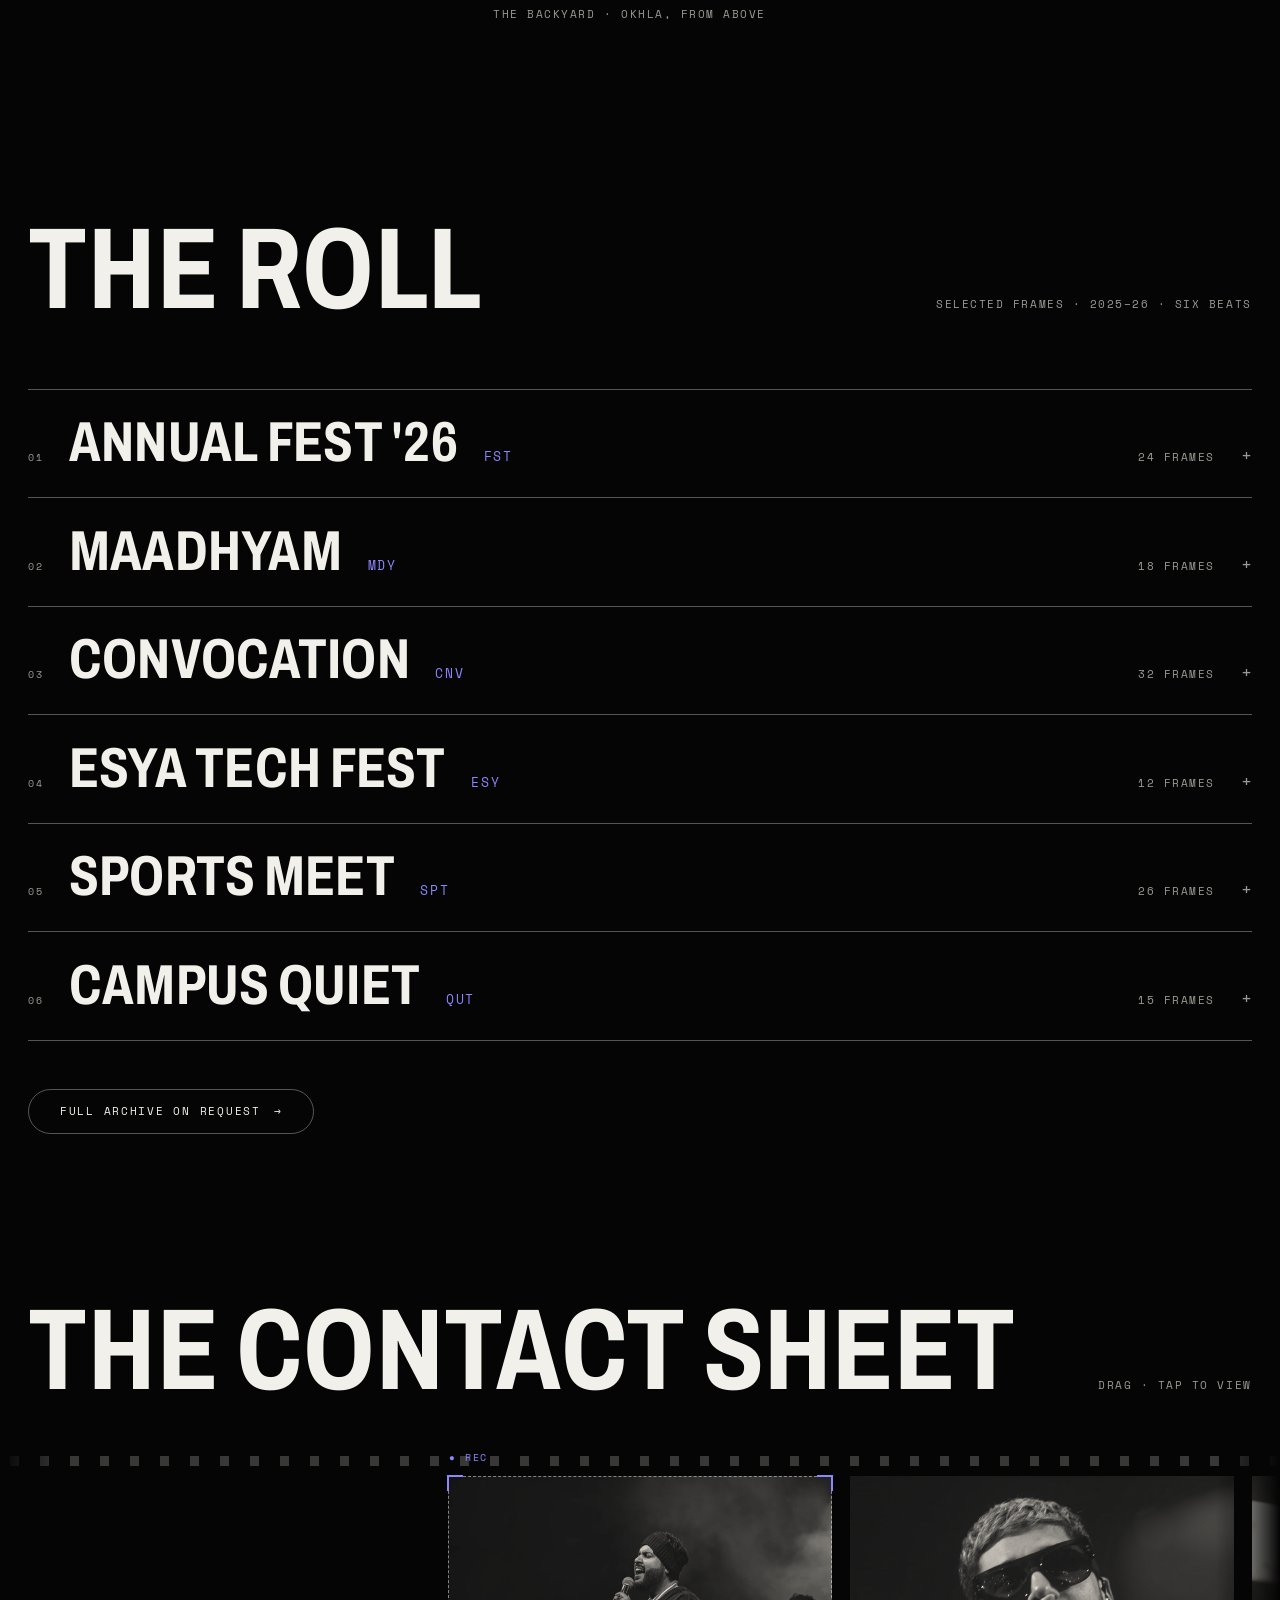
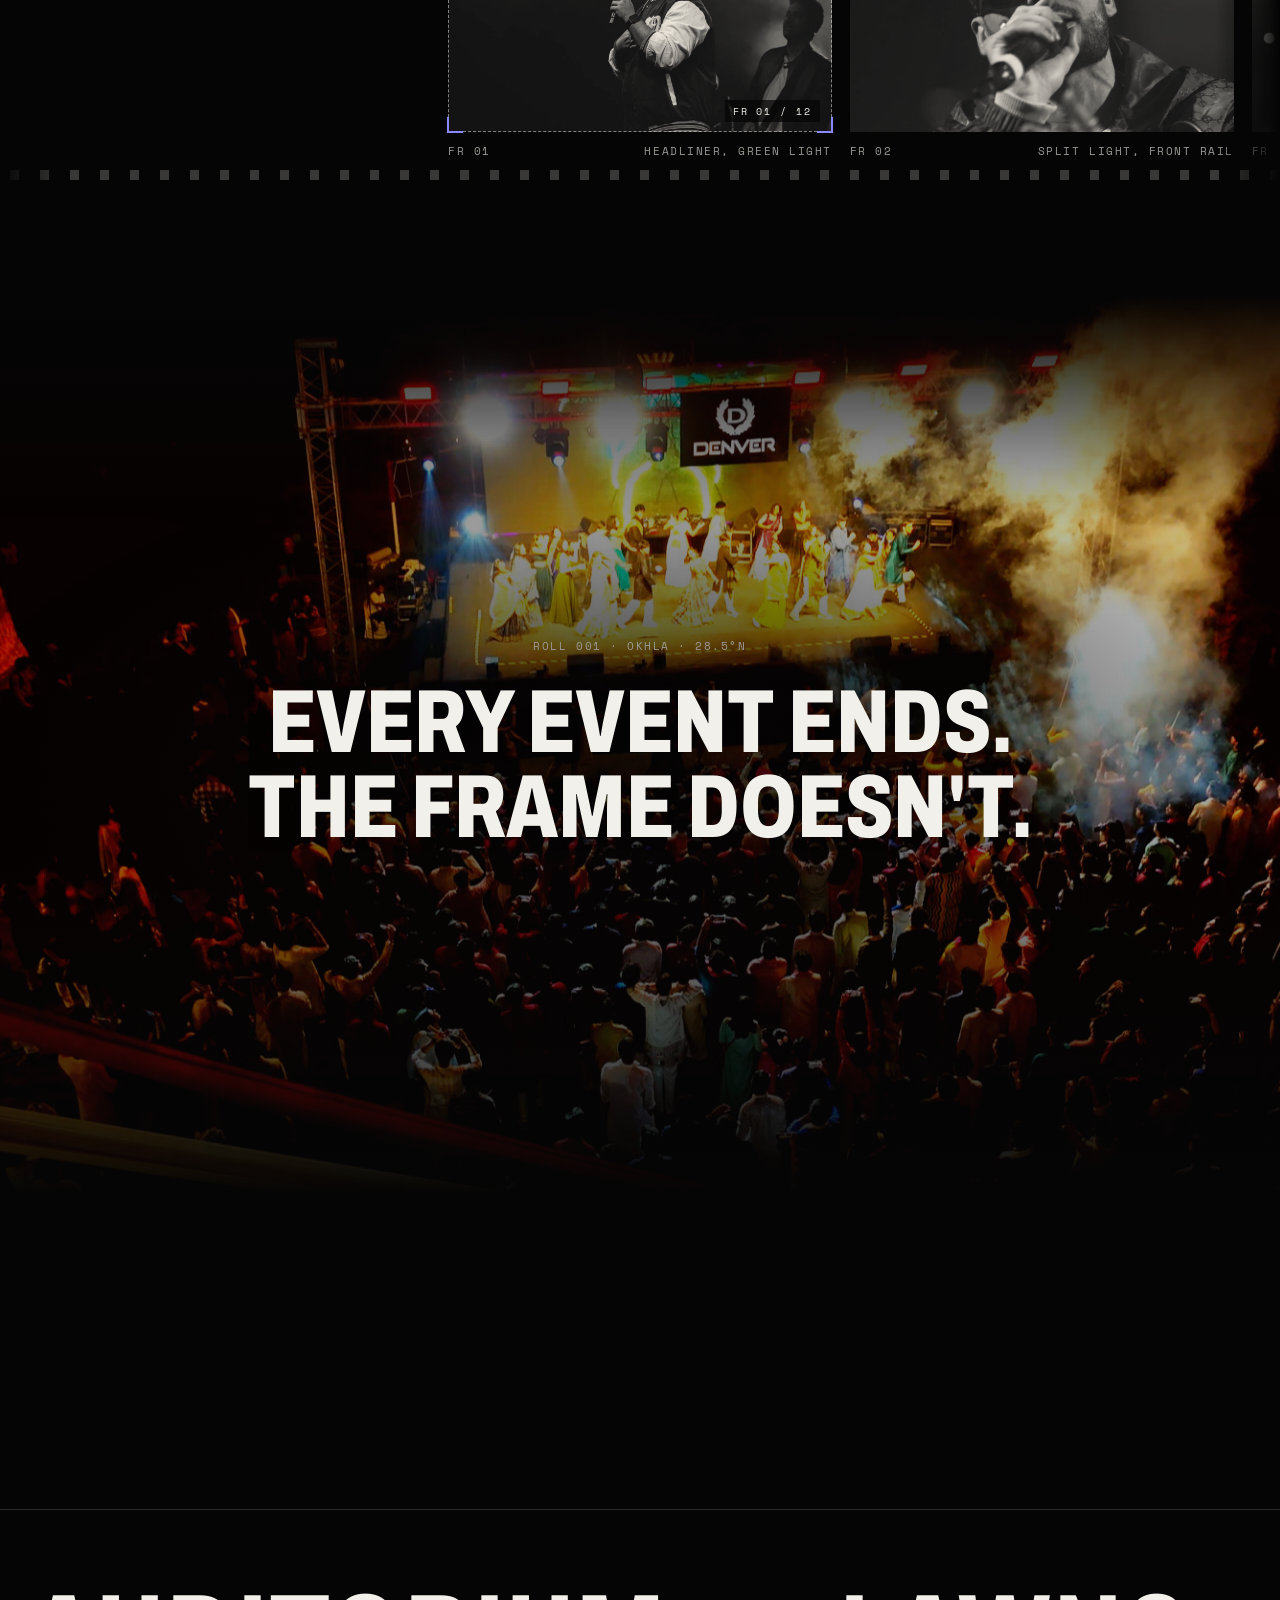
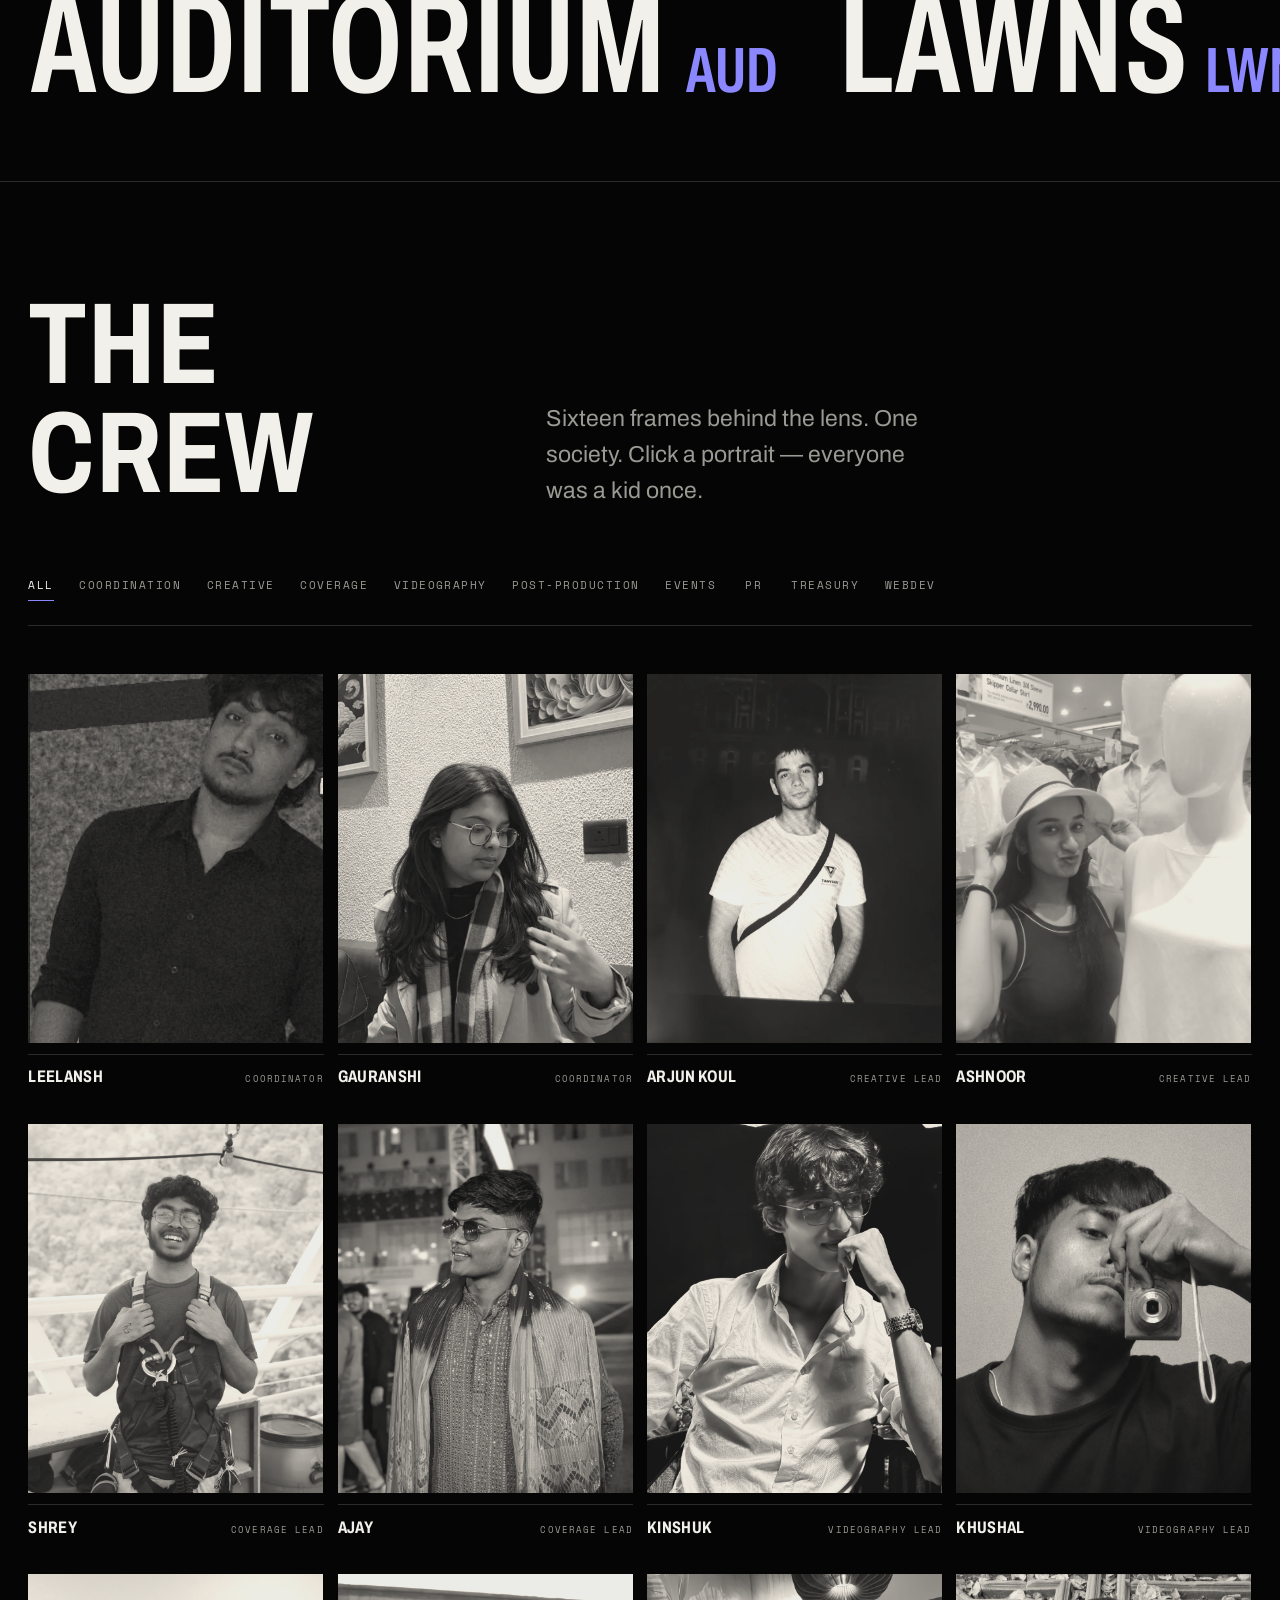
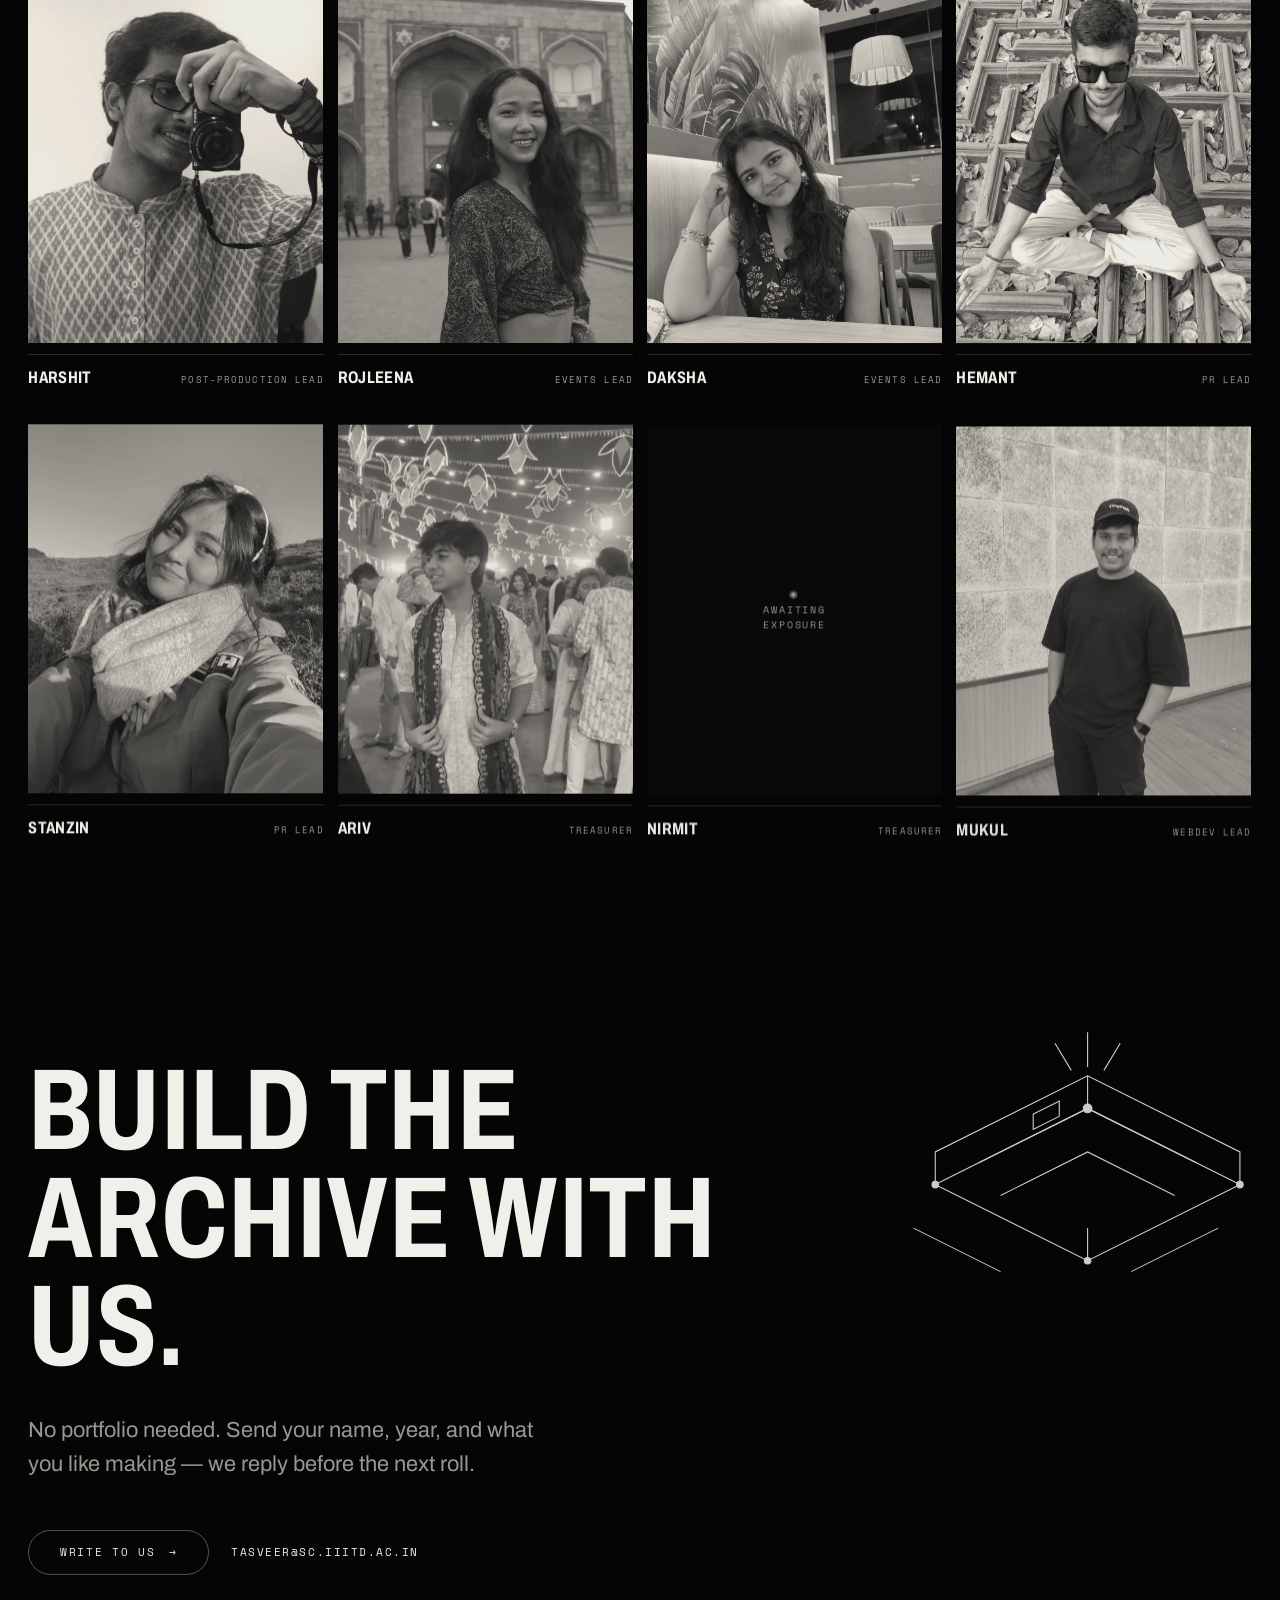
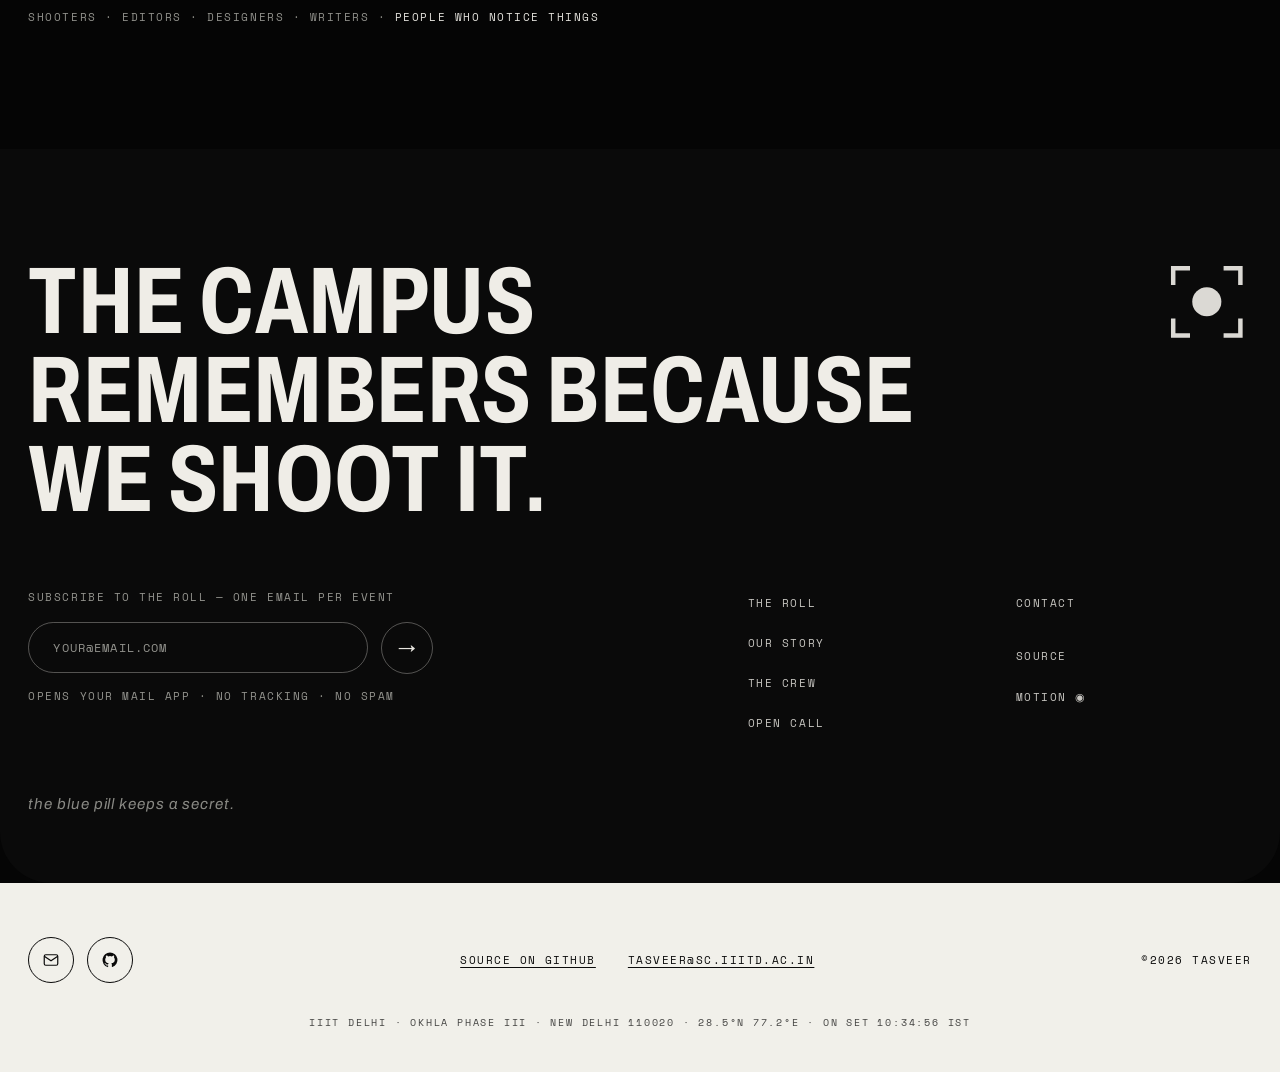
==== commit 2921ede9: "Studio polish batch 9: Awwwards-grade finish + council fixes Inspired-by source study of 3 Awwwards " ====
--- a/index.html
+++ b/index.html
@@ -76,6 +76,7 @@
   <div class="menu-foot mono">
     <a href="mailto:tasveer@sc.iiitd.ac.in">TASVEER@SC.IIITD.AC.IN</a>
     <button data-motion-toggle aria-pressed="true" aria-label="Ambient motion">MOTION ◉</button>
+    <span id="onSetClock">ON SET --:--:--</span>
     <span>OKHLA · NEW DELHI · 28.5°N</span>
   </div>
 </div>
@@ -287,7 +288,7 @@
     </div>
     <span class="cream-copy">©<span id="year">2026</span> TASVEER</span>
   </div>
-  <p class="cream-address">IIIT DELHI · OKHLA PHASE III · NEW DELHI 110020 · 28.5°N 77.2°E</p>
+  <p class="cream-address">IIIT DELHI · OKHLA PHASE III · NEW DELHI 110020 · 28.5°N 77.2°E · <span id="onSetClock2"></span></p>
 </div>
 
 <div class="lightbox" id="lightbox" role="dialog" aria-modal="true" aria-label="Frame viewer" aria-hidden="true">
--- a/css/drive.css
+++ b/css/drive.css
@@ -114,17 +114,17 @@
 .roll-peek{position:fixed;top:0;left:0;width:min(24vw,300px);aspect-ratio:4/3;z-index:90;pointer-events:none;
   opacity:0;overflow:hidden;border:1px solid var(--line-strong);background:var(--coal);
   transition:opacity .25s;will-change:transform}
-.roll-peek.on{opacity:1}
+.roll-peek:not(.ghost).on{opacity:1}
 .roll-peek img{width:100%;height:100%;object-fit:cover;display:block}
 @media (pointer:coarse){.roll-peek{display:none}}
 .pill{transition:transform .25s cubic-bezier(.2,.8,.2,1)}
 .photo-tile{will-change:transform}
 /* scene pathfinder — cinematic orientation rail (desktop) */
-.pathfinder{position:fixed;left:1.15rem;top:50%;transform:translateY(-50%);z-index:80;display:flex;flex-direction:column;gap:.85rem}
-.pathfinder a{display:flex;align-items:center;gap:.55rem;text-decoration:none;color:var(--gray);transition:color .3s}
+.pathfinder{position:fixed;left:1.15rem;top:50%;transform:translateY(-50%);z-index:80;display:flex;flex-direction:column;gap:.85rem;pointer-events:none}
+.pathfinder a{display:flex;align-items:center;gap:.55rem;text-decoration:none;color:var(--gray);transition:color .3s;pointer-events:auto}
 .pf-tick{width:14px;height:1px;background:currentColor;opacity:.5;transition:width .3s,opacity .3s,background .3s}
 .pf-num{font-size:.58rem;letter-spacing:.1em;text-shadow:0 1px 10px color-mix(in srgb,var(--black) 85%,transparent)}
-.pf-label{font-size:.56rem;letter-spacing:.2em;opacity:0;transform:translateX(-5px);transition:opacity .3s,transform .3s;white-space:nowrap;text-shadow:0 1px 10px color-mix(in srgb,var(--black) 85%,transparent)}
+.pf-label{font-size:.56rem;letter-spacing:.2em;opacity:0;transform:translateX(-5px);transition:opacity .3s,transform .3s;white-space:nowrap;text-shadow:0 1px 10px color-mix(in srgb,var(--black) 85%,transparent);pointer-events:none}
 .pathfinder a.active{color:var(--ink)}
 .pathfinder a.active .pf-tick{width:26px;opacity:1;background:var(--blue)}
 .pathfinder a.active .pf-num{color:var(--blue)}
@@ -243,16 +243,16 @@
 .story-right{border-bottom:1px solid var(--line-strong);padding-bottom:2rem}
 .story-body{font-size:clamp(1.25rem,1.9vw,1.8rem);line-height:1.45;font-weight:400;max-width:34ch}
 .story-body + .story-body{margin-top:1.4rem;color:var(--gray)}
-.pill{display:inline-flex;align-items:center;gap:.8rem;border:1px solid var(--line-strong);border-radius:99px;
+.pill{position:relative;z-index:81;display:inline-flex;align-items:center;gap:.8rem;border:1px solid var(--line-strong);border-radius:99px;
   padding:1rem 1.9rem;font-family:var(--font-mono);font-size:.68rem;letter-spacing:.16em;text-transform:uppercase;
-  transition:background .3s,color .3s,border-color .3s;align-self:flex-start}
-.pill:hover{background:var(--ink);color:var(--black);border-color:var(--ink)}
+  transition:border-color .3s;align-self:flex-start}
+.pill:hover{border-color:var(--ink)}
 .pill .arr{transition:transform .3s}
 .pill:hover .arr{transform:translateX(4px)}
 .collage{position:relative;margin-top:9vh;min-height:44vw}
-.collage figure{position:absolute;overflow:hidden}
-.collage img{width:100%;height:100%;object-fit:cover;filter:var(--warm-mono);transition:filter .8s,transform 1.2s var(--ease-out-expo)}
-.collage figure:hover img{filter:none;transform:scale(1.03)}
+.collage figure{position:absolute}
+.collage img{position:absolute;top:-10%;left:0;width:100%;height:120%;object-fit:cover;filter:var(--warm-mono);transition:filter .8s}
+.collage figure:hover img{filter:none}
 .collage .c-small{left:0;top:0;width:31%;height:26vw}
 .collage .c-big{right:0;top:9vw;width:62%;height:35vw}
 .collage figcaption{position:absolute;left:0;bottom:-1.7rem;color:var(--gray)}
@@ -524,3 +524,44 @@
 body.calm .lb-imgwrap.switching img{transition:none}
 /* WCAG 2.5.8 minimum target */
 .crew-filters button{min-width:24px}
+
+/* ---------- batch 9: Awwwards-grade finish (inspired-by, original code) ---------- */
+/* marching film perforations — menu links */
+.menu-links a{position:relative}
+.menu-links a::after{content:"";position:absolute;left:0;right:0;bottom:-1px;height:2px;opacity:0;pointer-events:none;
+  background:repeating-linear-gradient(90deg,var(--blue-bright) 0 8px,transparent 8px 14px);
+  background-size:14px 2px;transition:opacity .3s}
+.menu-links a:hover::after,.menu-links a:focus-visible::after{opacity:1;animation:perfMarch .5s linear infinite}
+@keyframes perfMarch{to{background-position-x:14px}}
+body.calm .menu-links a::after{animation:none}
+/* marching perforations — footer + cream legal links */
+.footer-links a:hover,.footer-links button:hover,.cream-legal a:hover{
+  text-decoration:none;background-image:repeating-linear-gradient(90deg,currentColor 0 7px,transparent 7px 12px);
+  background-size:12px 1px;background-position:0 100%;background-repeat:repeat-x;animation:perfMarch2 .5s linear infinite}
+@keyframes perfMarch2{to{background-position-x:12px}}
+body.calm .footer-links a:hover,body.calm .footer-links button:hover,body.calm .cream-legal a:hover{animation:none}
+@media (prefers-reduced-motion:reduce){.menu-links a::after,.footer-links a:hover,.footer-links button:hover,.cream-legal a:hover{animation:none}}
+
+/* text-roll fill pills — label rolls up revealing its twin as the fill rises */
+.pill::before{content:"";position:absolute;inset:0;border-radius:99px;background:var(--ink);z-index:0;
+  clip-path:inset(100% 0 0 0 round 99px);transition:clip-path .5s var(--ease-out-expo)}
+.pill:hover::before{clip-path:inset(0 0 0 0 round 99px)}
+.pill-clip{position:relative;z-index:1;display:inline-block;overflow:hidden;line-height:1;vertical-align:middle}
+.pill-roll{display:inline-flex;align-items:center;gap:.8rem;line-height:1;
+  transition:transform .5s var(--ease-out-expo);text-shadow:0 1em 0 var(--black)}
+.pill:hover .pill-roll{transform:translateY(-1em)}
+body.calm .pill::before,body.calm .pill-roll{transition:none}
+
+/* cursor label edge flip — never clips at viewport edges */
+.cursor-label.flip-x{left:auto;right:14px}
+.cursor-label.flip-y{top:-30px}
+
+/* ghost-trail roll peek — persistence-of-vision echoes */
+.roll-peek.ghost{z-index:89;border-color:var(--line)}
+.roll-peek.ghost img{filter:var(--warm-mono)}
+.roll-peek.ghost.g1.on{opacity:.32}
+.roll-peek.ghost.g2.on{opacity:.16}
+
+/* collage inner gate — parallax window, hover zoom, captions freed */
+.collage .inner{position:absolute;inset:0;overflow:hidden;transition:transform 1.2s var(--ease-out-expo)}
+.collage figure:hover .inner{transform:scale(1.03)}
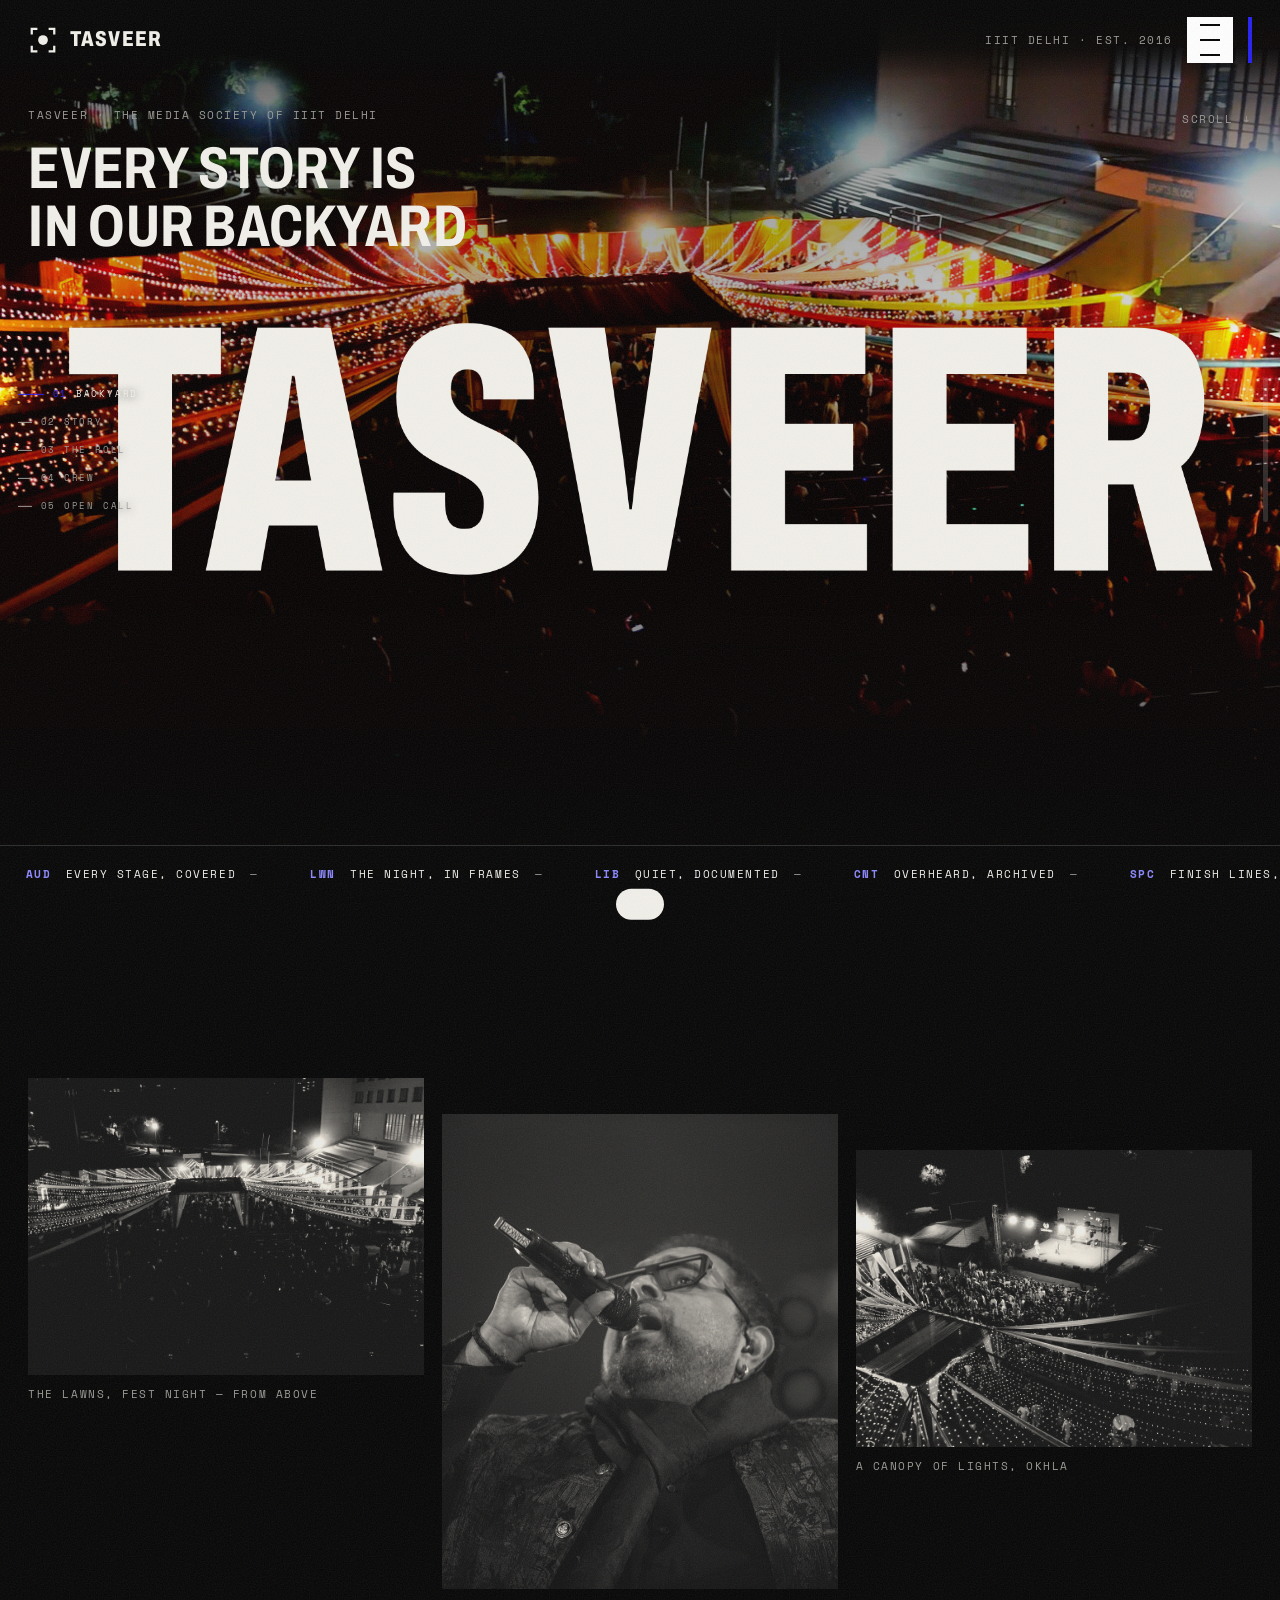
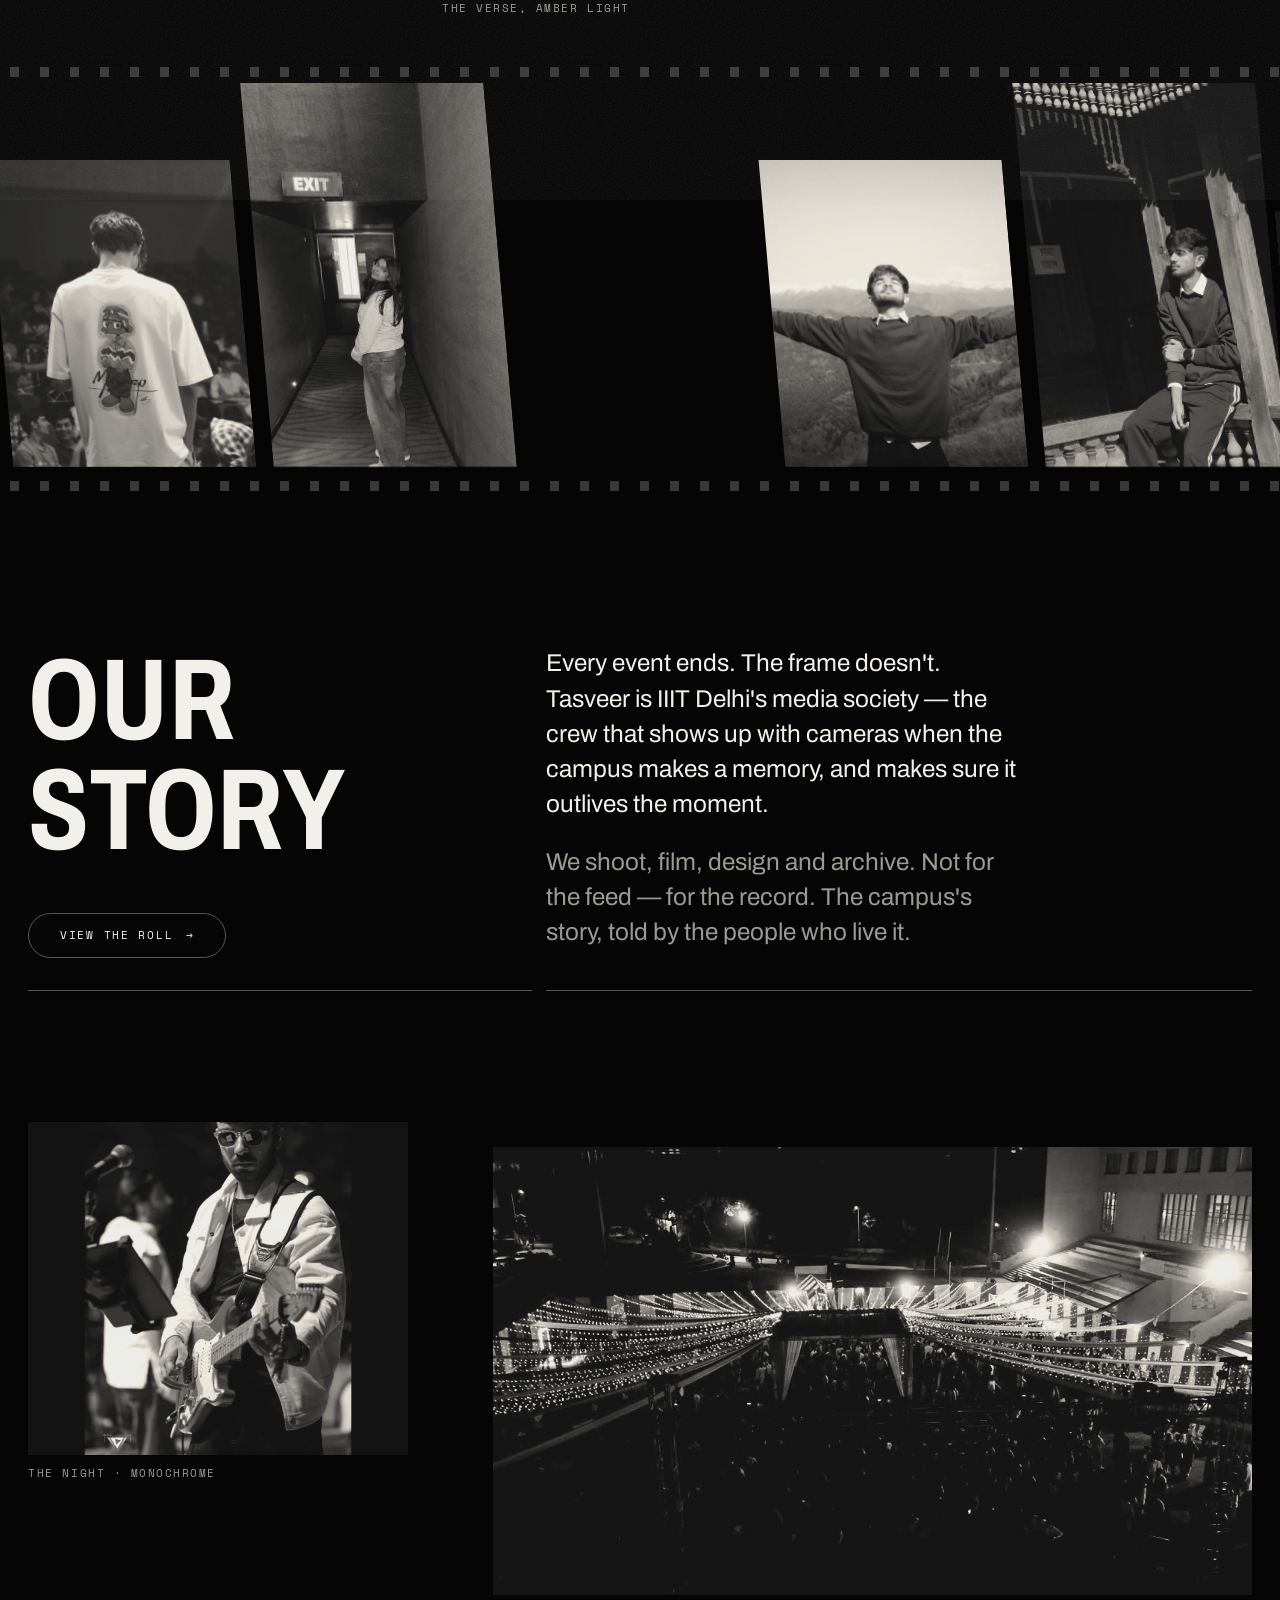
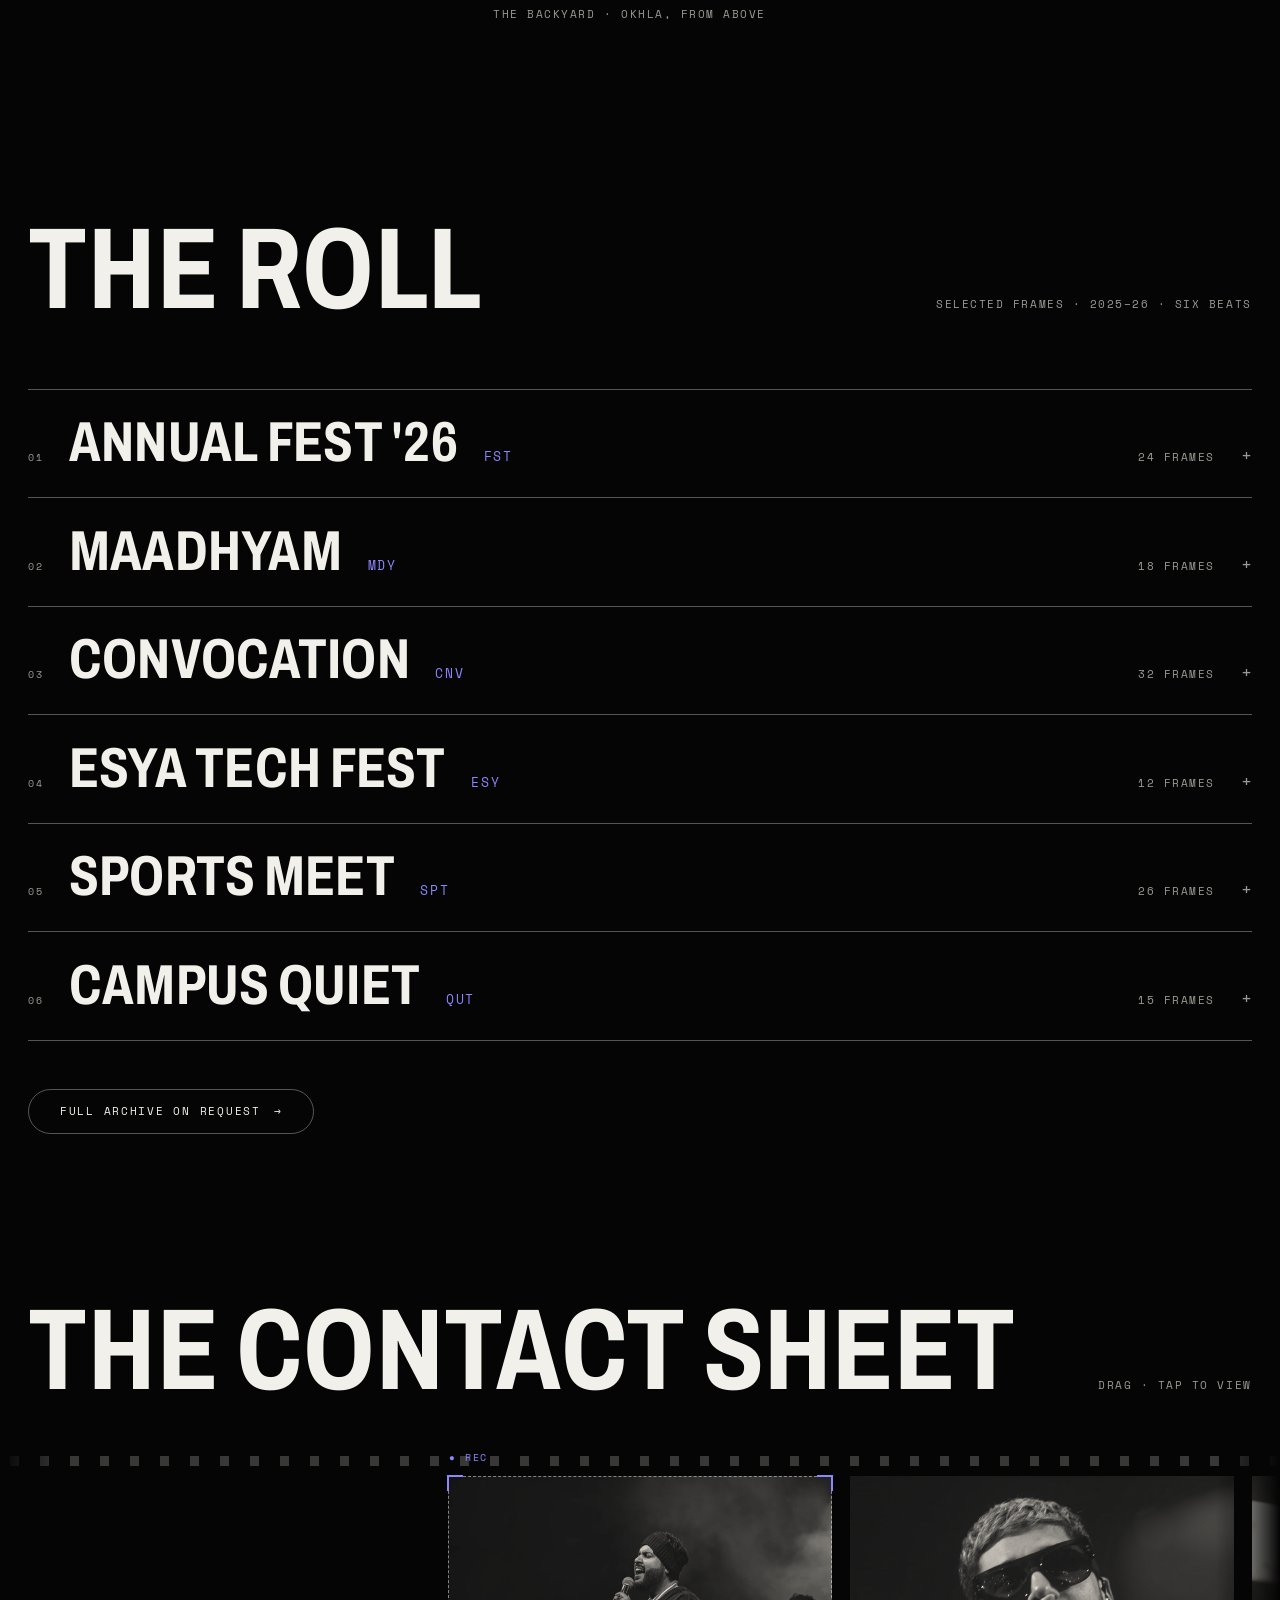
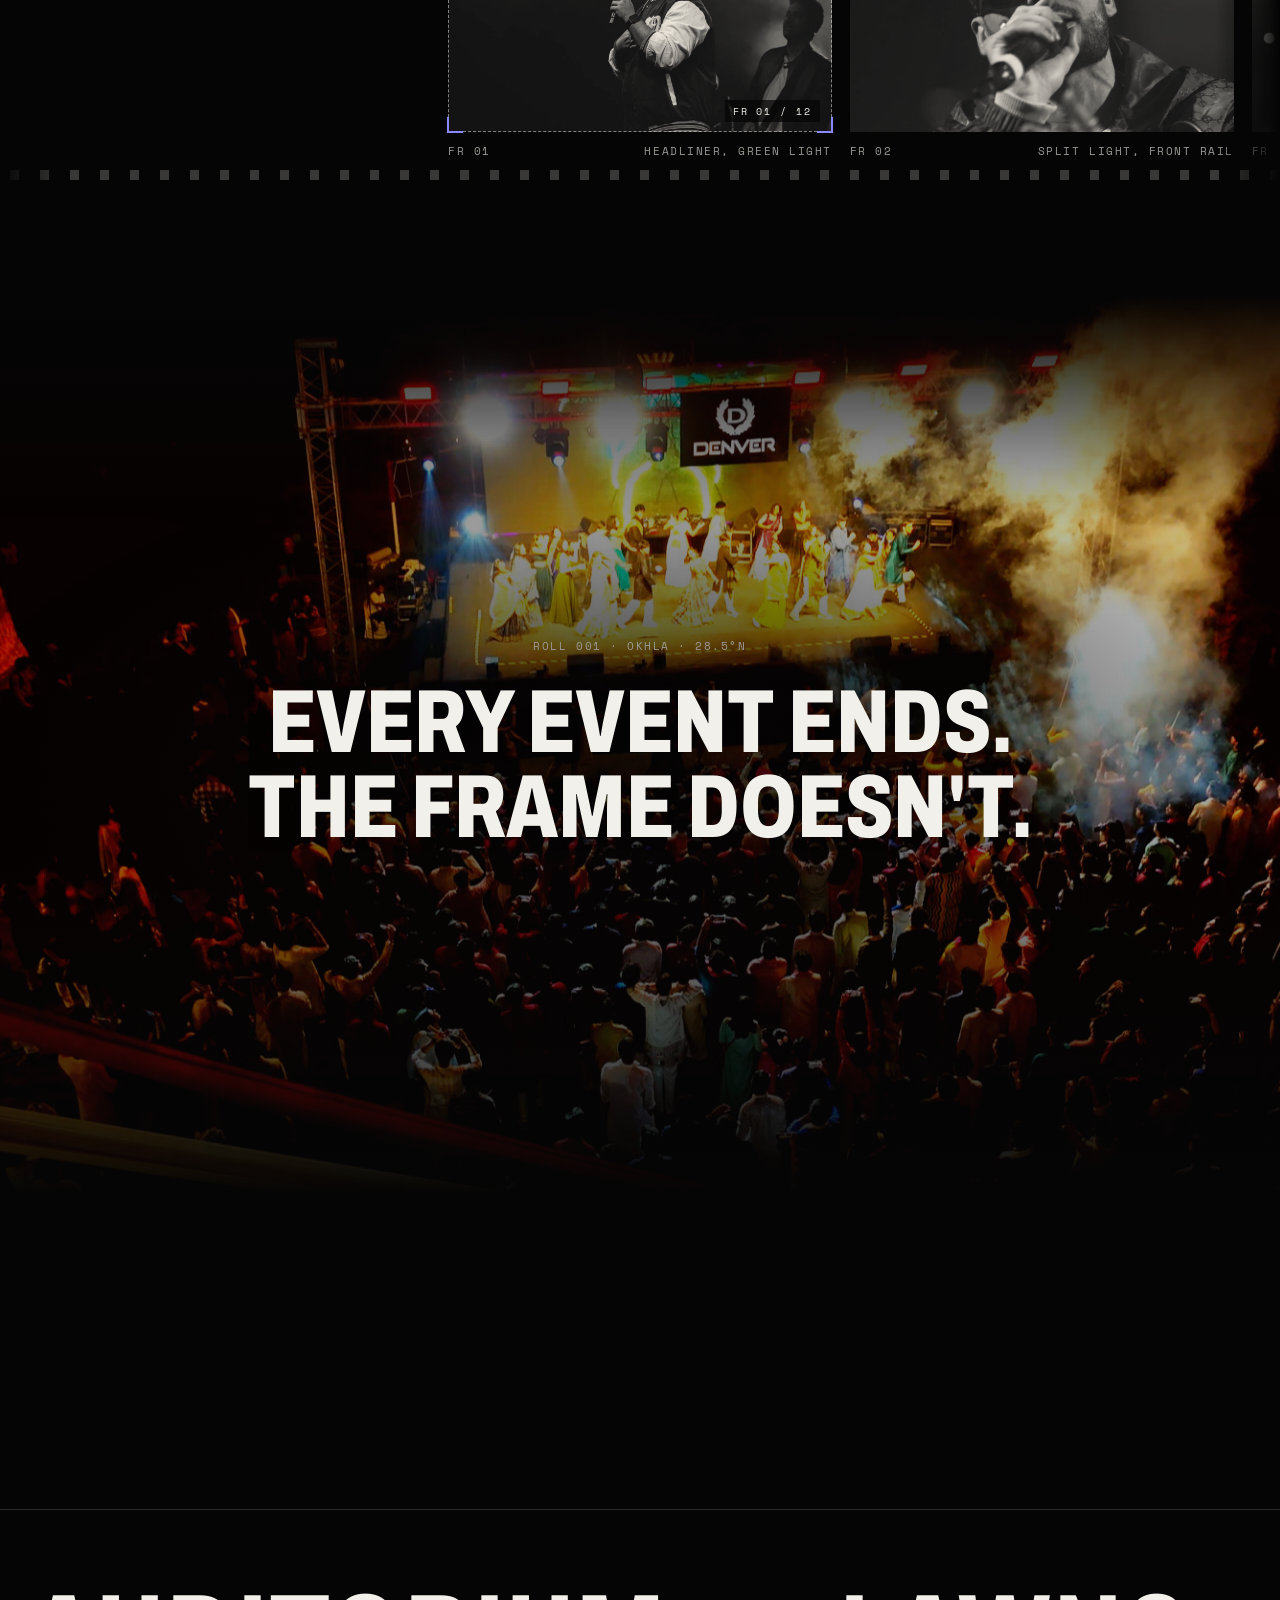
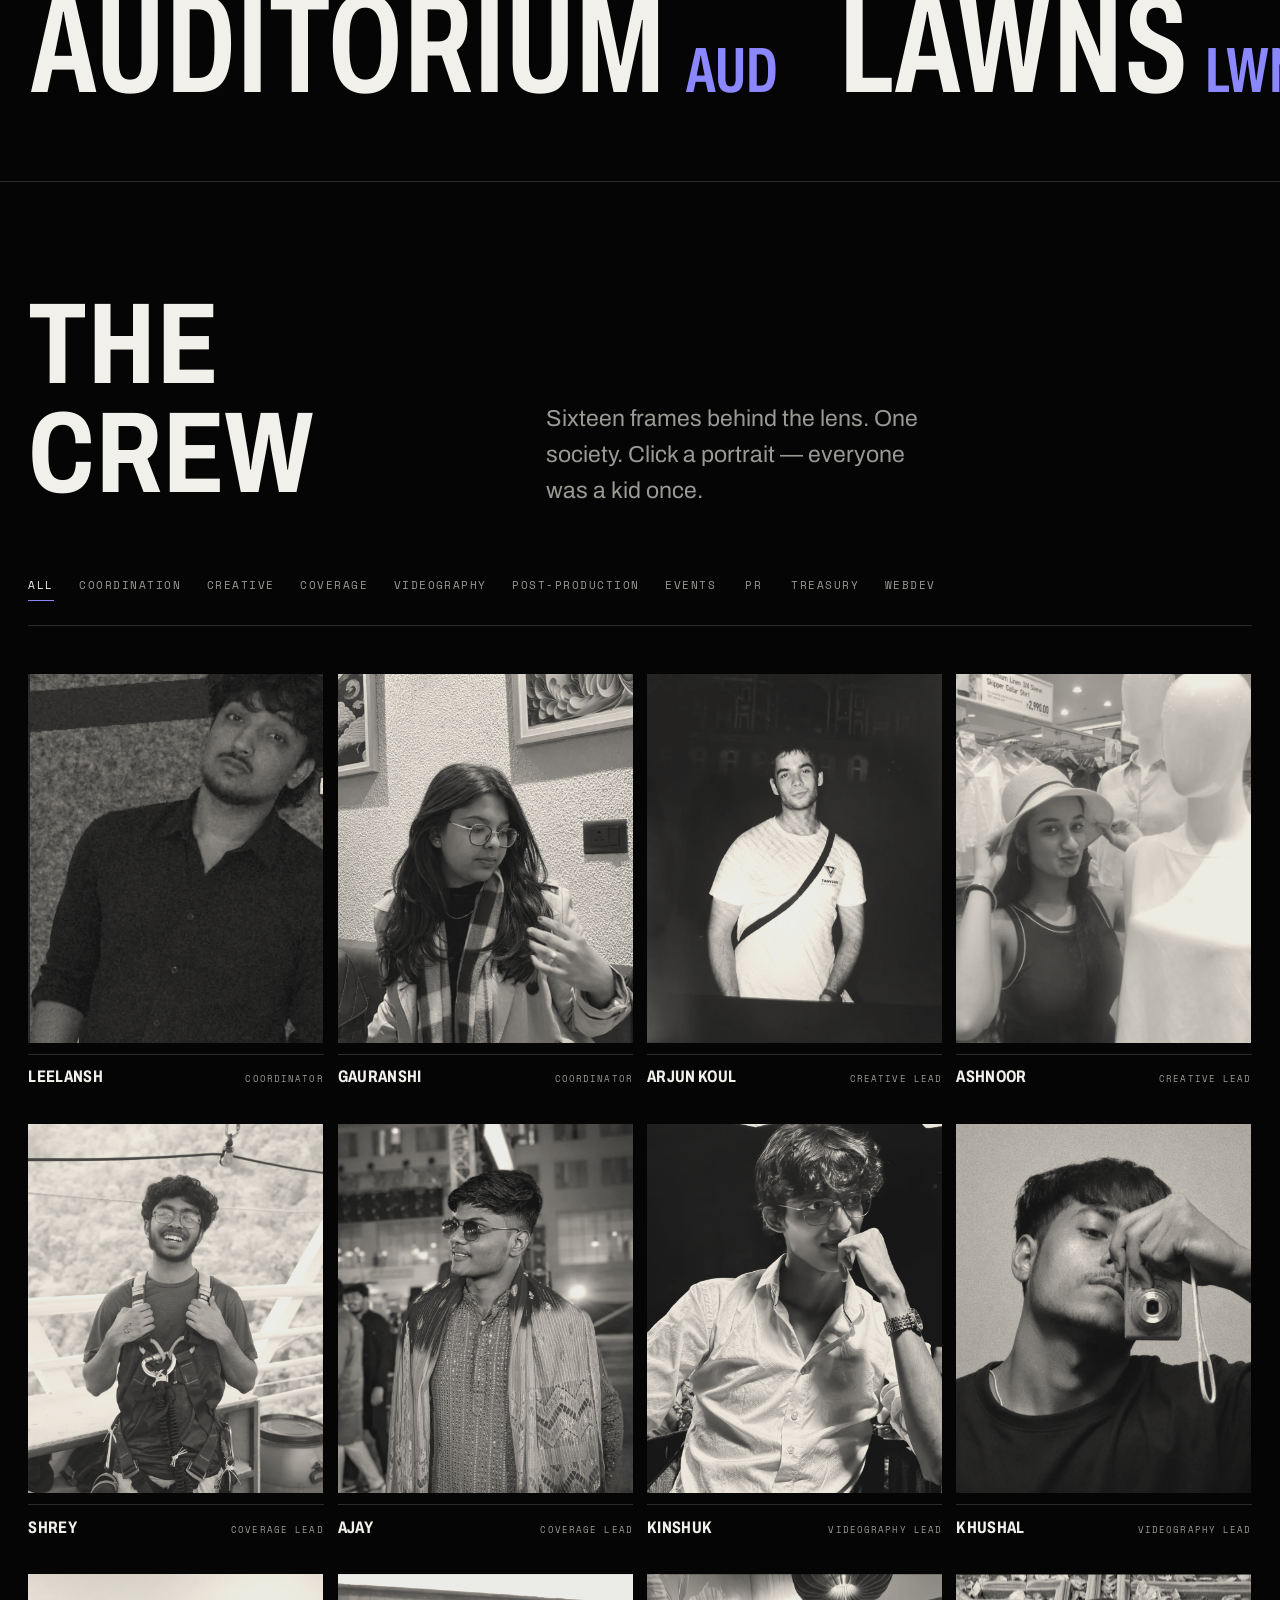
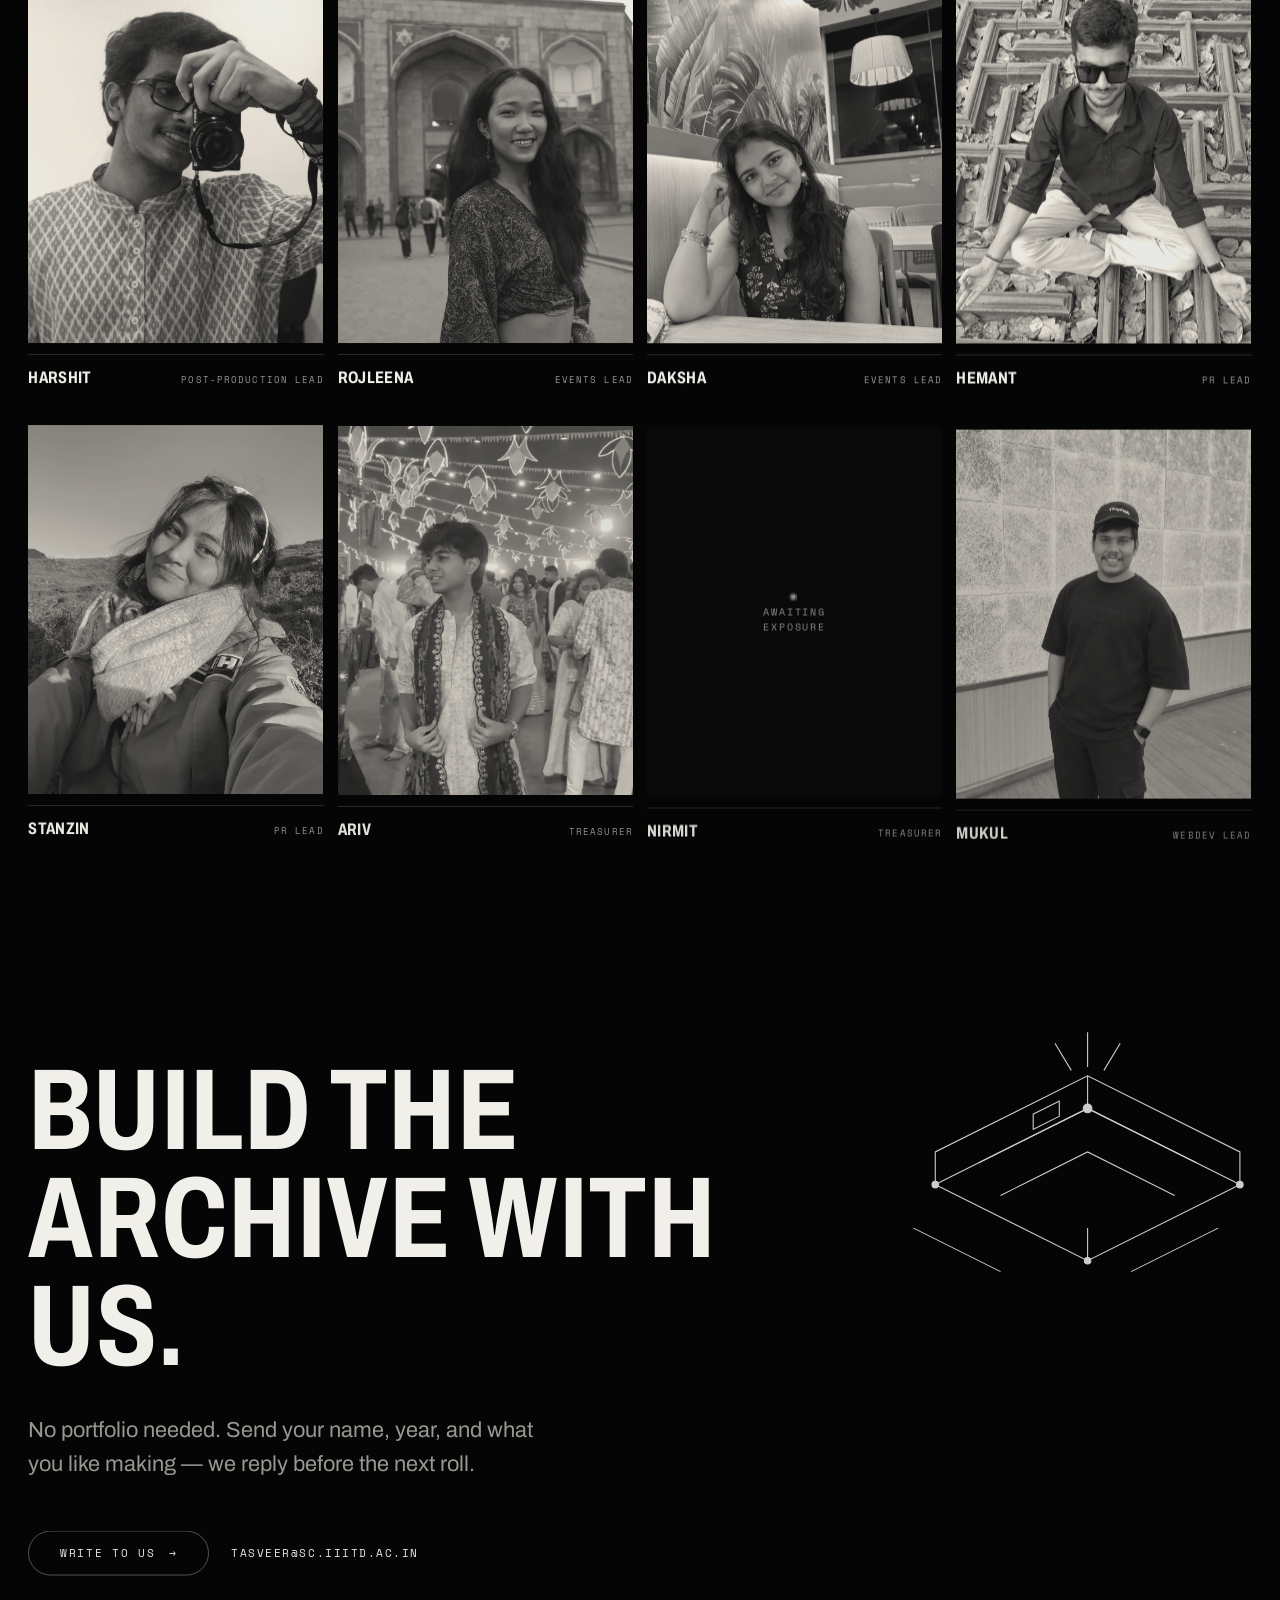
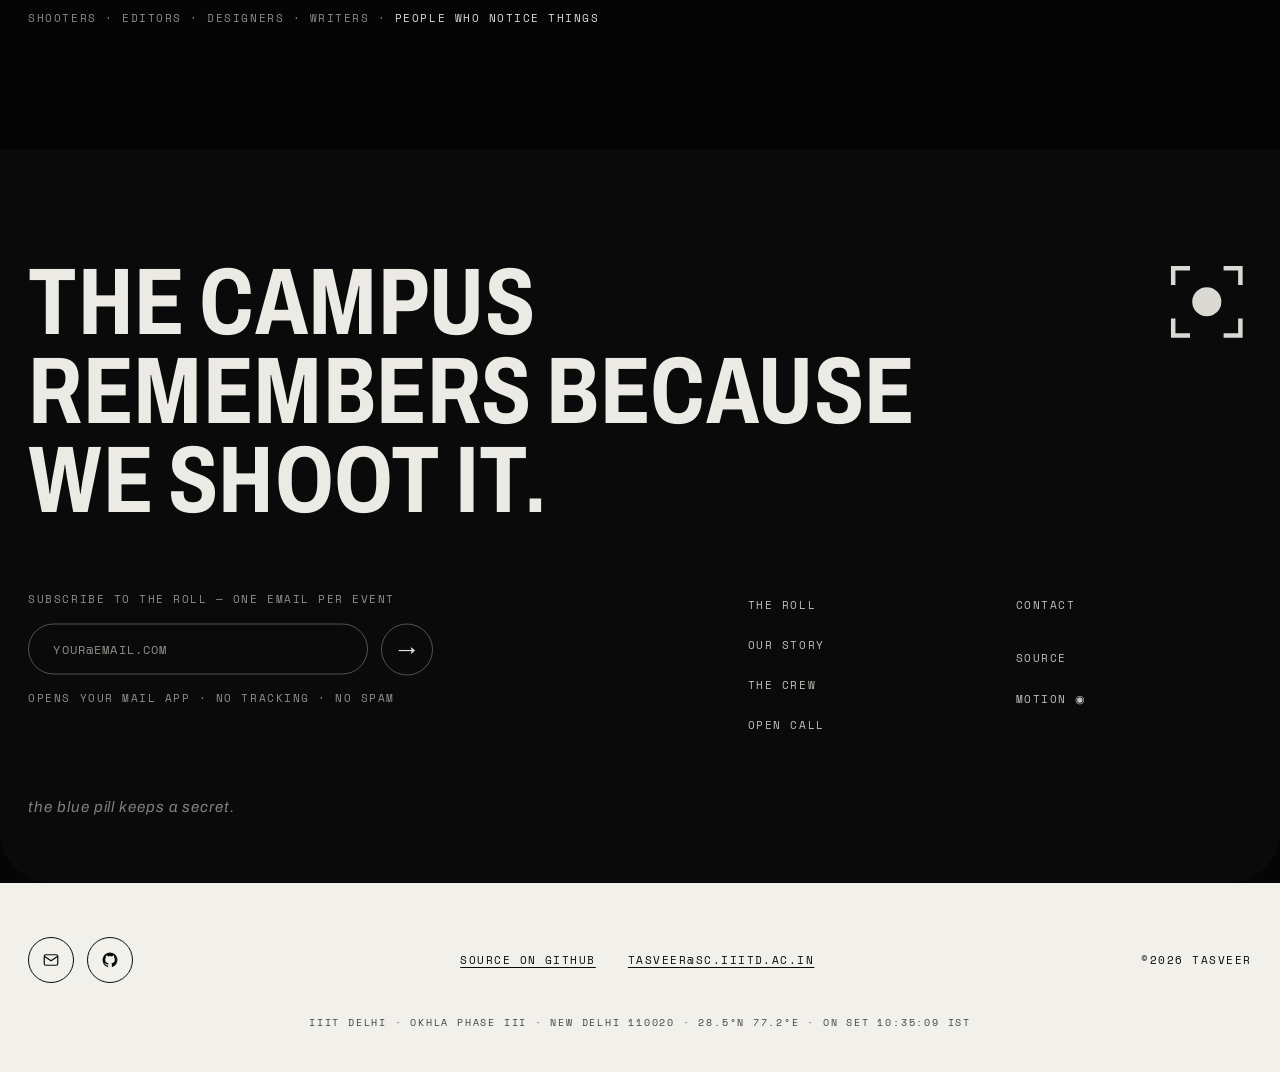
==== commit a66d2841: "Update repository URLs from breaking-byts to leelanshkharbanda" ====
--- a/index.html
+++ b/index.html
@@ -7,17 +7,17 @@
 <meta name="description" content="Tasveer is IIIT Delhi's media society. Every story is in our backyard — we shoot, film, design and archive the campus's memory.">
 <meta property="og:title" content="TASVEER — The Media Society of IIIT Delhi">
 <meta property="og:description" content="Every event ends. The frame doesn't.">
-<meta property="og:image" content="https://breaking-byts.github.io/tasveer/assets/og.jpg">
-<meta property="og:url" content="https://breaking-byts.github.io/tasveer/">
+<meta property="og:image" content="https://leelanshkharbanda.github.io/tasveer/assets/og.jpg">
+<meta property="og:url" content="https://leelanshkharbanda.github.io/tasveer/">
 <meta property="og:type" content="website">
 <meta name="twitter:card" content="summary_large_image">
 <meta name="twitter:title" content="TASVEER — The Media Society of IIIT Delhi">
 <meta name="twitter:description" content="Every event ends. The frame doesn't.">
-<meta name="twitter:image" content="https://breaking-byts.github.io/tasveer/assets/og.jpg">
+<meta name="twitter:image" content="https://leelanshkharbanda.github.io/tasveer/assets/og.jpg">
 <meta name="theme-color" content="#050505">
-<link rel="canonical" href="https://breaking-byts.github.io/tasveer/">
+<link rel="canonical" href="https://leelanshkharbanda.github.io/tasveer/">
 <script type="application/ld+json">
-{"@context":"https://schema.org","@type":"Organization","name":"Tasveer","alternateName":"Tasveer — The Media Society of IIIT Delhi","url":"https://breaking-byts.github.io/tasveer/","email":"tasveer@sc.iiitd.ac.in","parentOrganization":{"@type":"CollegeOrUniversity","name":"IIIT Delhi"},"sameAs":["https://github.com/breaking-byts/tasveer"]}
+{"@context":"https://schema.org","@type":"Organization","name":"Tasveer","alternateName":"Tasveer — The Media Society of IIIT Delhi","url":"https://leelanshkharbanda.github.io/tasveer/","email":"tasveer@sc.iiitd.ac.in","parentOrganization":{"@type":"CollegeOrUniversity","name":"IIIT Delhi"},"sameAs":["https://github.com/leelanshkharbanda/tasveer"]}
 </script>
 <link rel="icon" href="assets/favicon.svg" type="image/svg+xml">
 <link rel="preconnect" href="https://fonts.googleapis.com">
@@ -259,7 +259,7 @@
       <ul>
         <li><a href="mailto:tasveer@sc.iiitd.ac.in">CONTACT</a></li>
         <li><a id="instaLink" hidden>INSTAGRAM</a></li>
-        <li><a href="https://github.com/breaking-byts/tasveer" target="_blank" rel="noopener">SOURCE</a></li>
+        <li><a href="https://github.com/leelanshkharbanda/tasveer" target="_blank" rel="noopener">SOURCE</a></li>
         <li><button data-motion-toggle aria-pressed="true" aria-label="Ambient motion">MOTION ◉</button></li>
       </ul>
     </div>
@@ -278,12 +278,12 @@
       <a id="instaSocial" href="mailto:tasveer@sc.iiitd.ac.in" aria-label="Email Tasveer">
         <svg viewBox="0 0 24 24" fill="none" stroke="currentColor" stroke-width="1.6" aria-hidden="true"><rect x="3" y="5" width="18" height="14" rx="2"/><path d="M3 7l9 6 9-6"/></svg>
       </a>
-      <a href="https://github.com/breaking-byts/tasveer" target="_blank" rel="noopener" aria-label="Tasveer on GitHub">
+      <a href="https://github.com/leelanshkharbanda/tasveer" target="_blank" rel="noopener" aria-label="Tasveer on GitHub">
         <svg viewBox="0 0 24 24" fill="currentColor" aria-hidden="true"><path d="M12 2a10 10 0 0 0-3.16 19.49c.5.09.68-.22.68-.48v-1.7c-2.78.6-3.37-1.34-3.37-1.34-.45-1.16-1.11-1.47-1.11-1.47-.9-.62.07-.6.07-.6 1 .07 1.53 1.03 1.53 1.03.9 1.52 2.34 1.08 2.91.83.09-.65.35-1.09.63-1.34-2.22-.25-4.55-1.11-4.55-4.94 0-1.1.39-1.99 1.03-2.69-.1-.25-.45-1.27.1-2.64 0 0 .84-.27 2.75 1.02a9.58 9.58 0 0 1 5 0c1.91-1.3 2.75-1.02 2.75-1.02.55 1.37.2 2.39.1 2.64.64.7 1.03 1.6 1.03 2.69 0 3.84-2.34 4.68-4.57 4.93.36.31.68.92.68 1.85V21c0 .27.18.58.69.48A10 10 0 0 0 12 2z"/></svg>
       </a>
     </div>
     <div class="cream-legal">
-      <a href="https://github.com/breaking-byts/tasveer" target="_blank" rel="noopener">SOURCE ON GITHUB</a>
+      <a href="https://github.com/leelanshkharbanda/tasveer" target="_blank" rel="noopener">SOURCE ON GITHUB</a>
       <a href="mailto:tasveer@sc.iiitd.ac.in">TASVEER@SC.IIITD.AC.IN</a>
     </div>
     <span class="cream-copy">©<span id="year">2026</span> TASVEER</span>
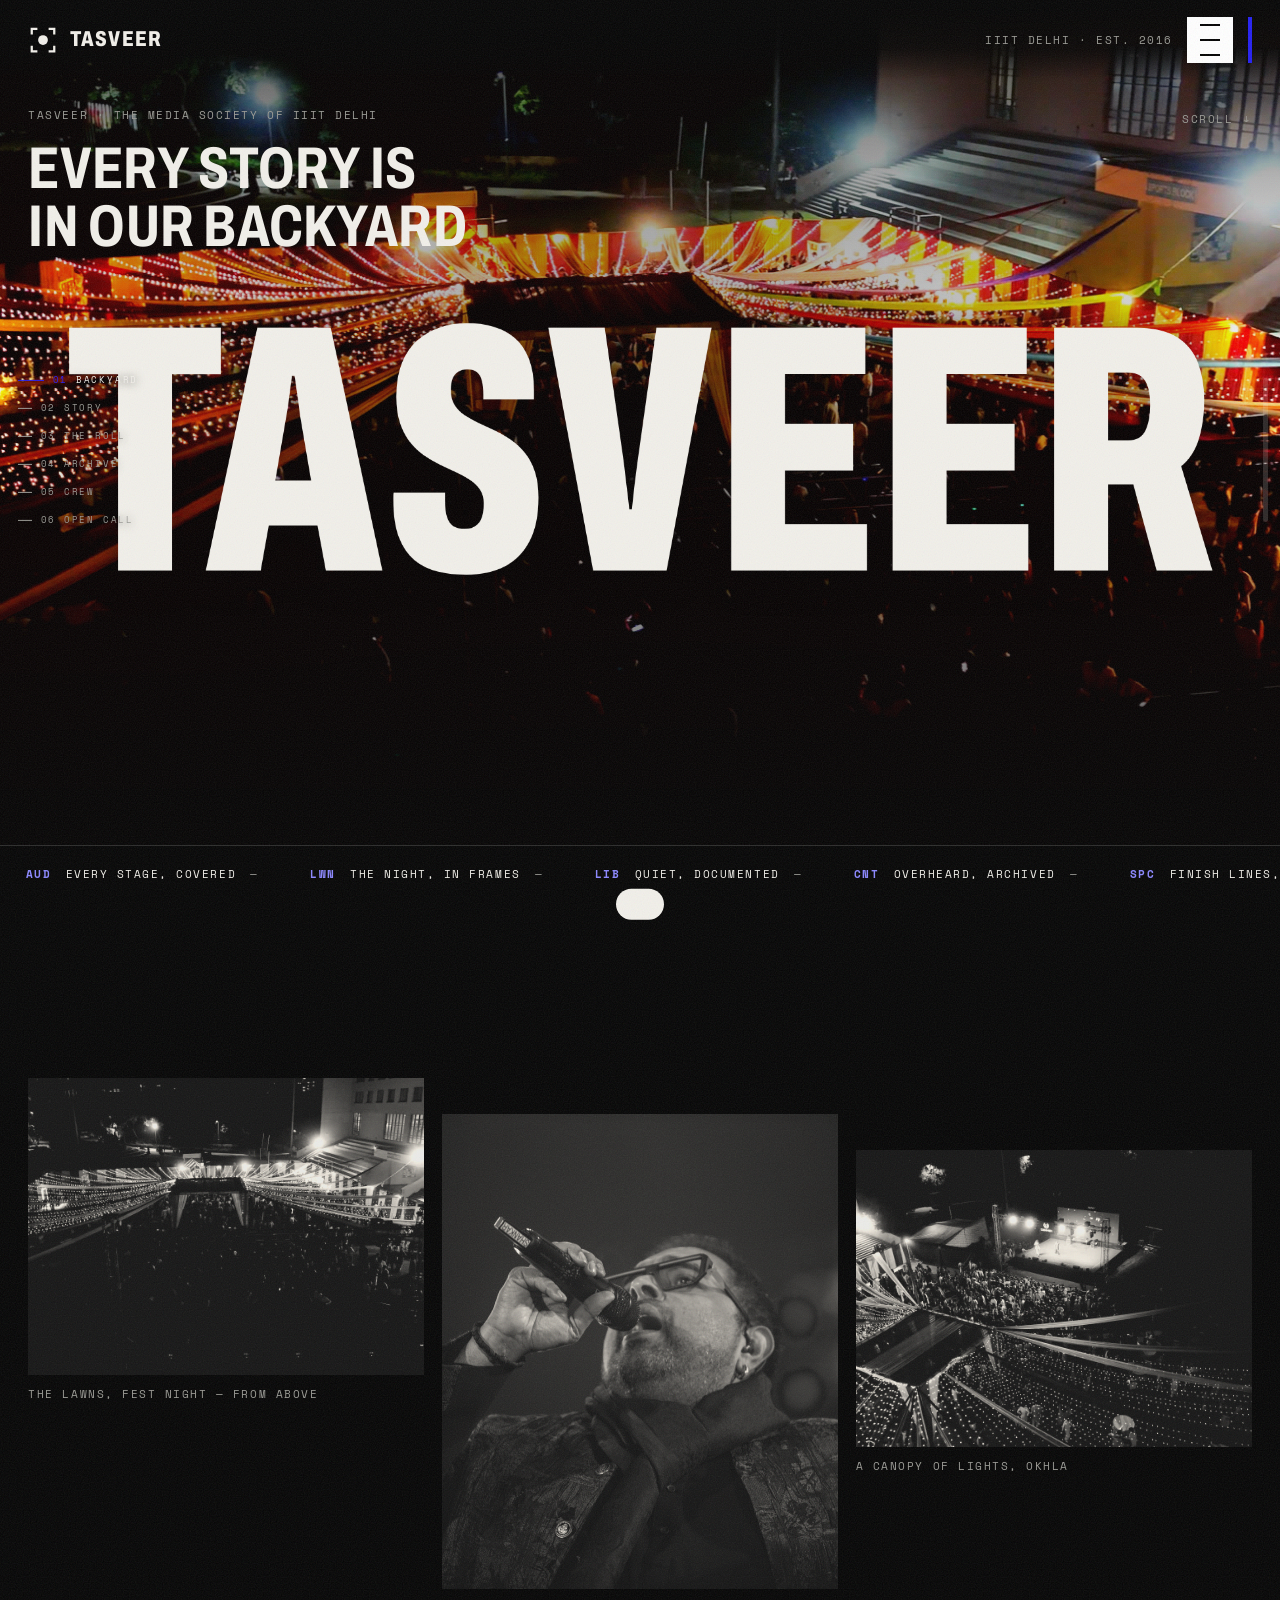
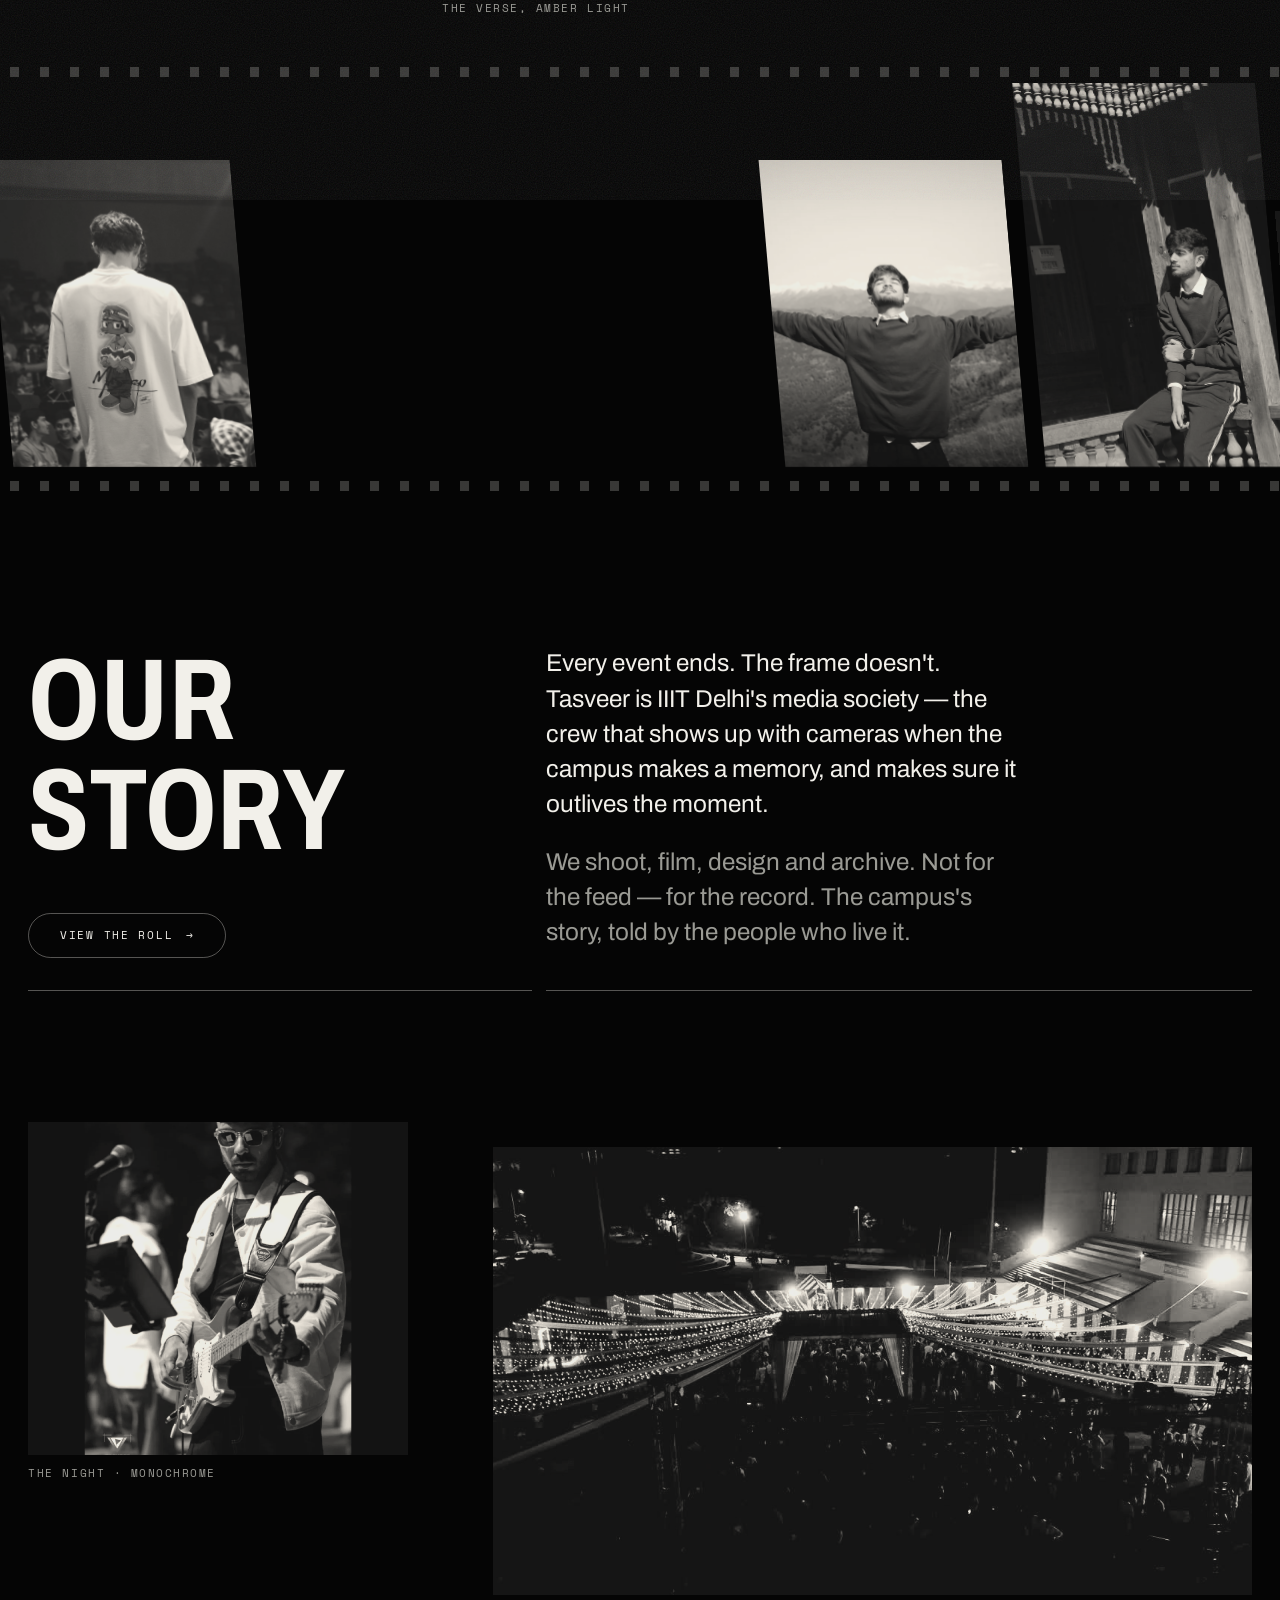
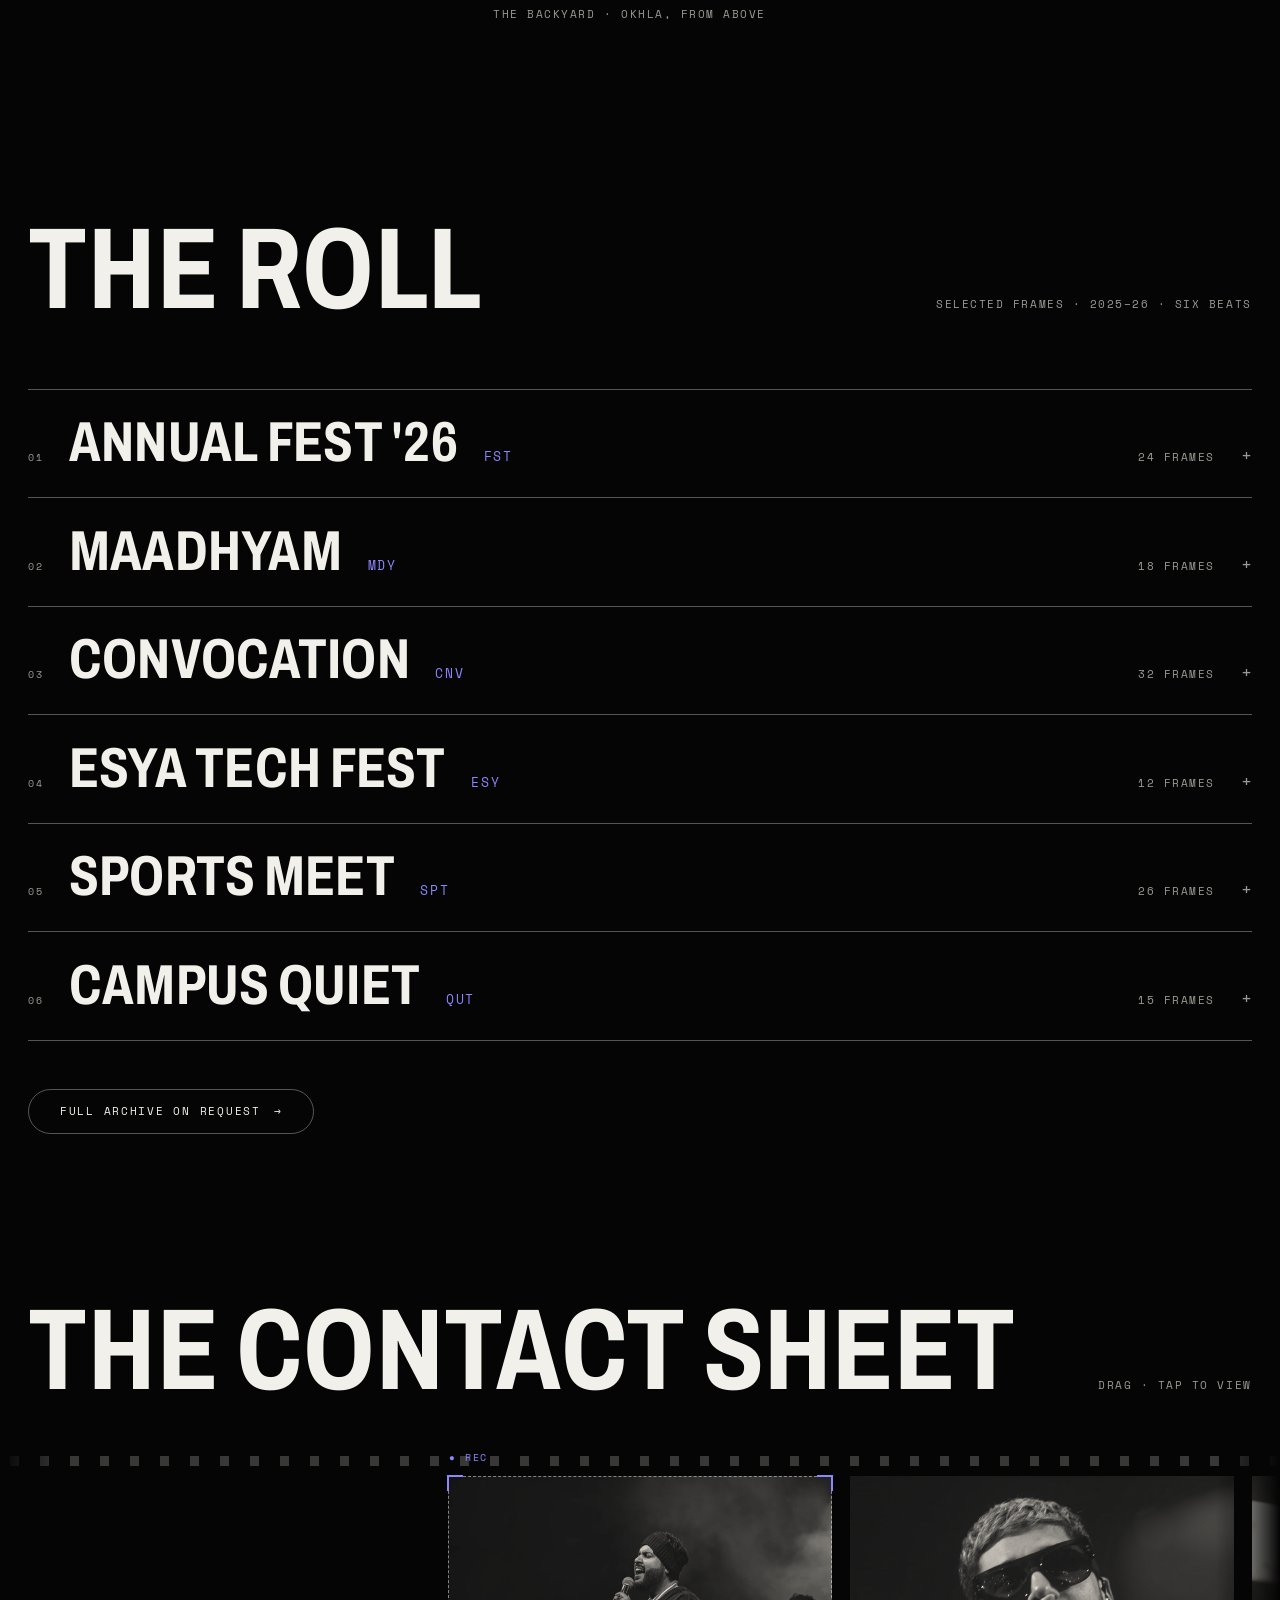
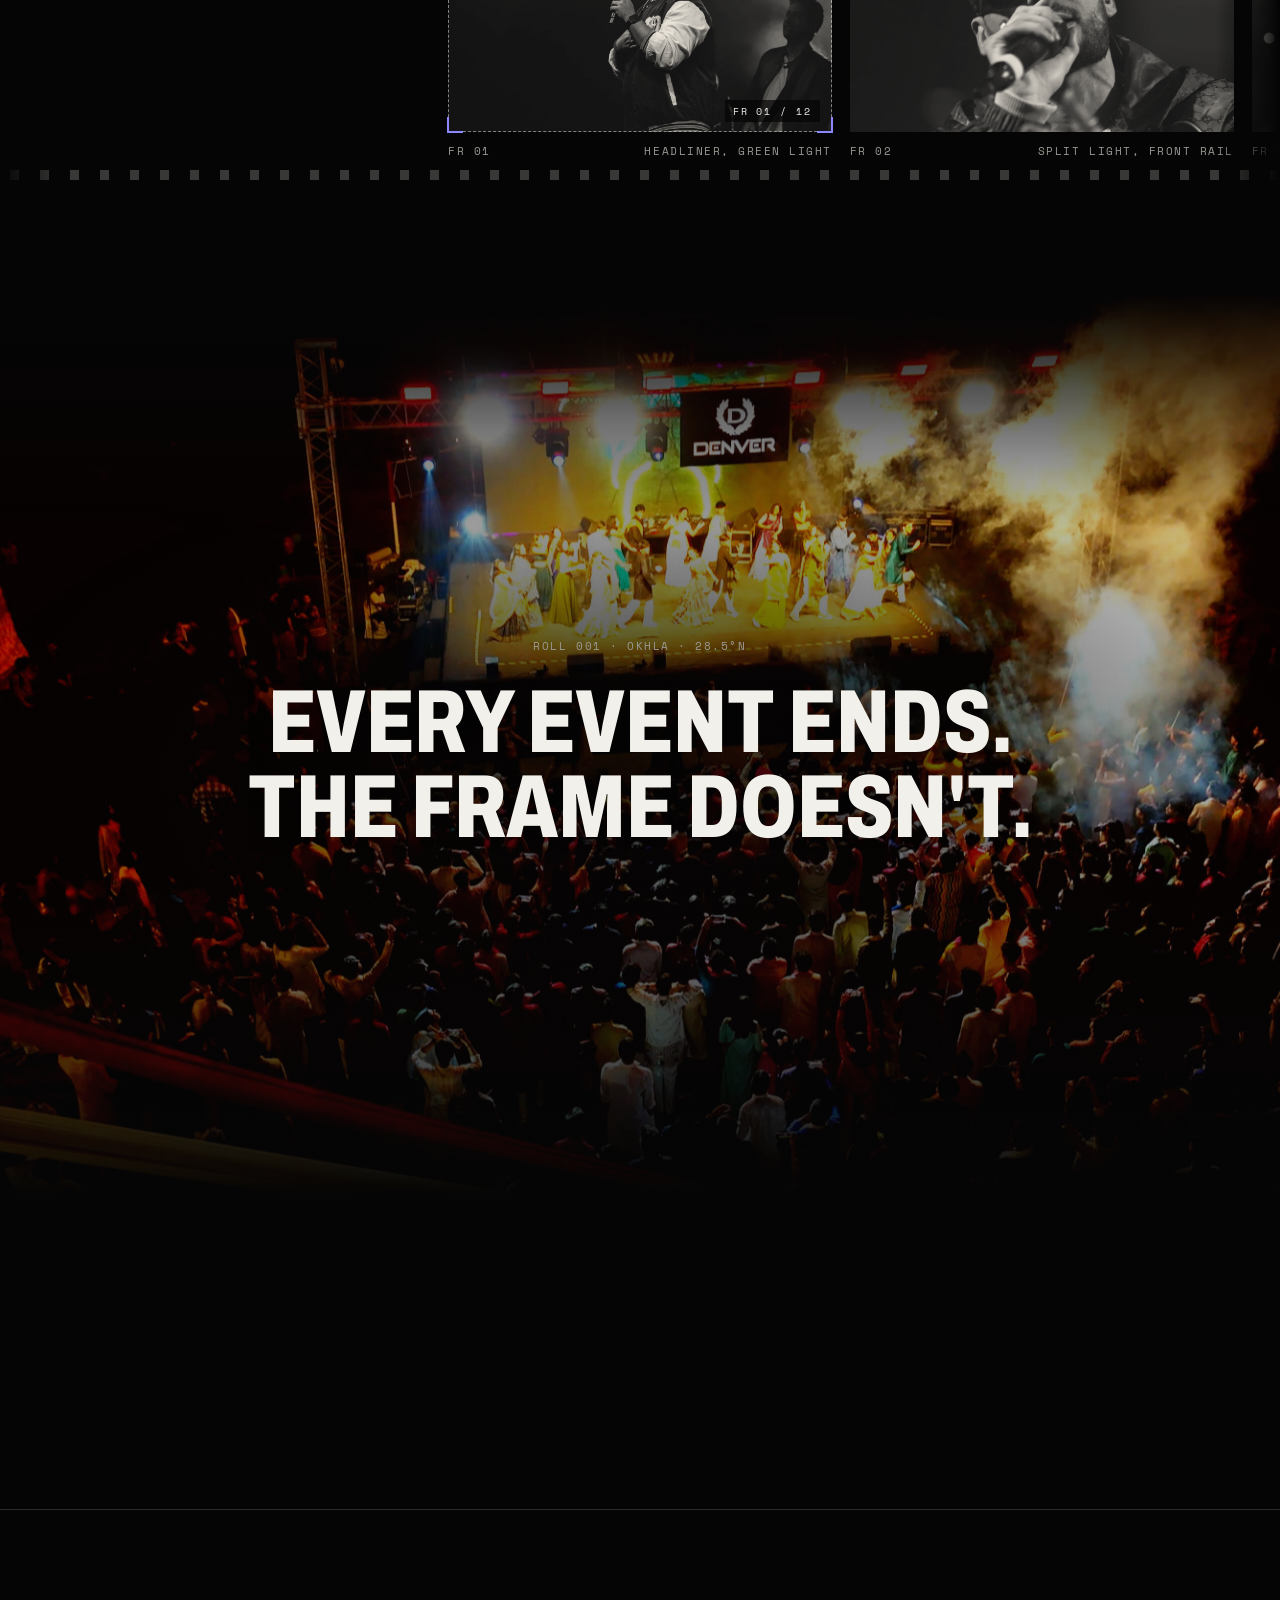
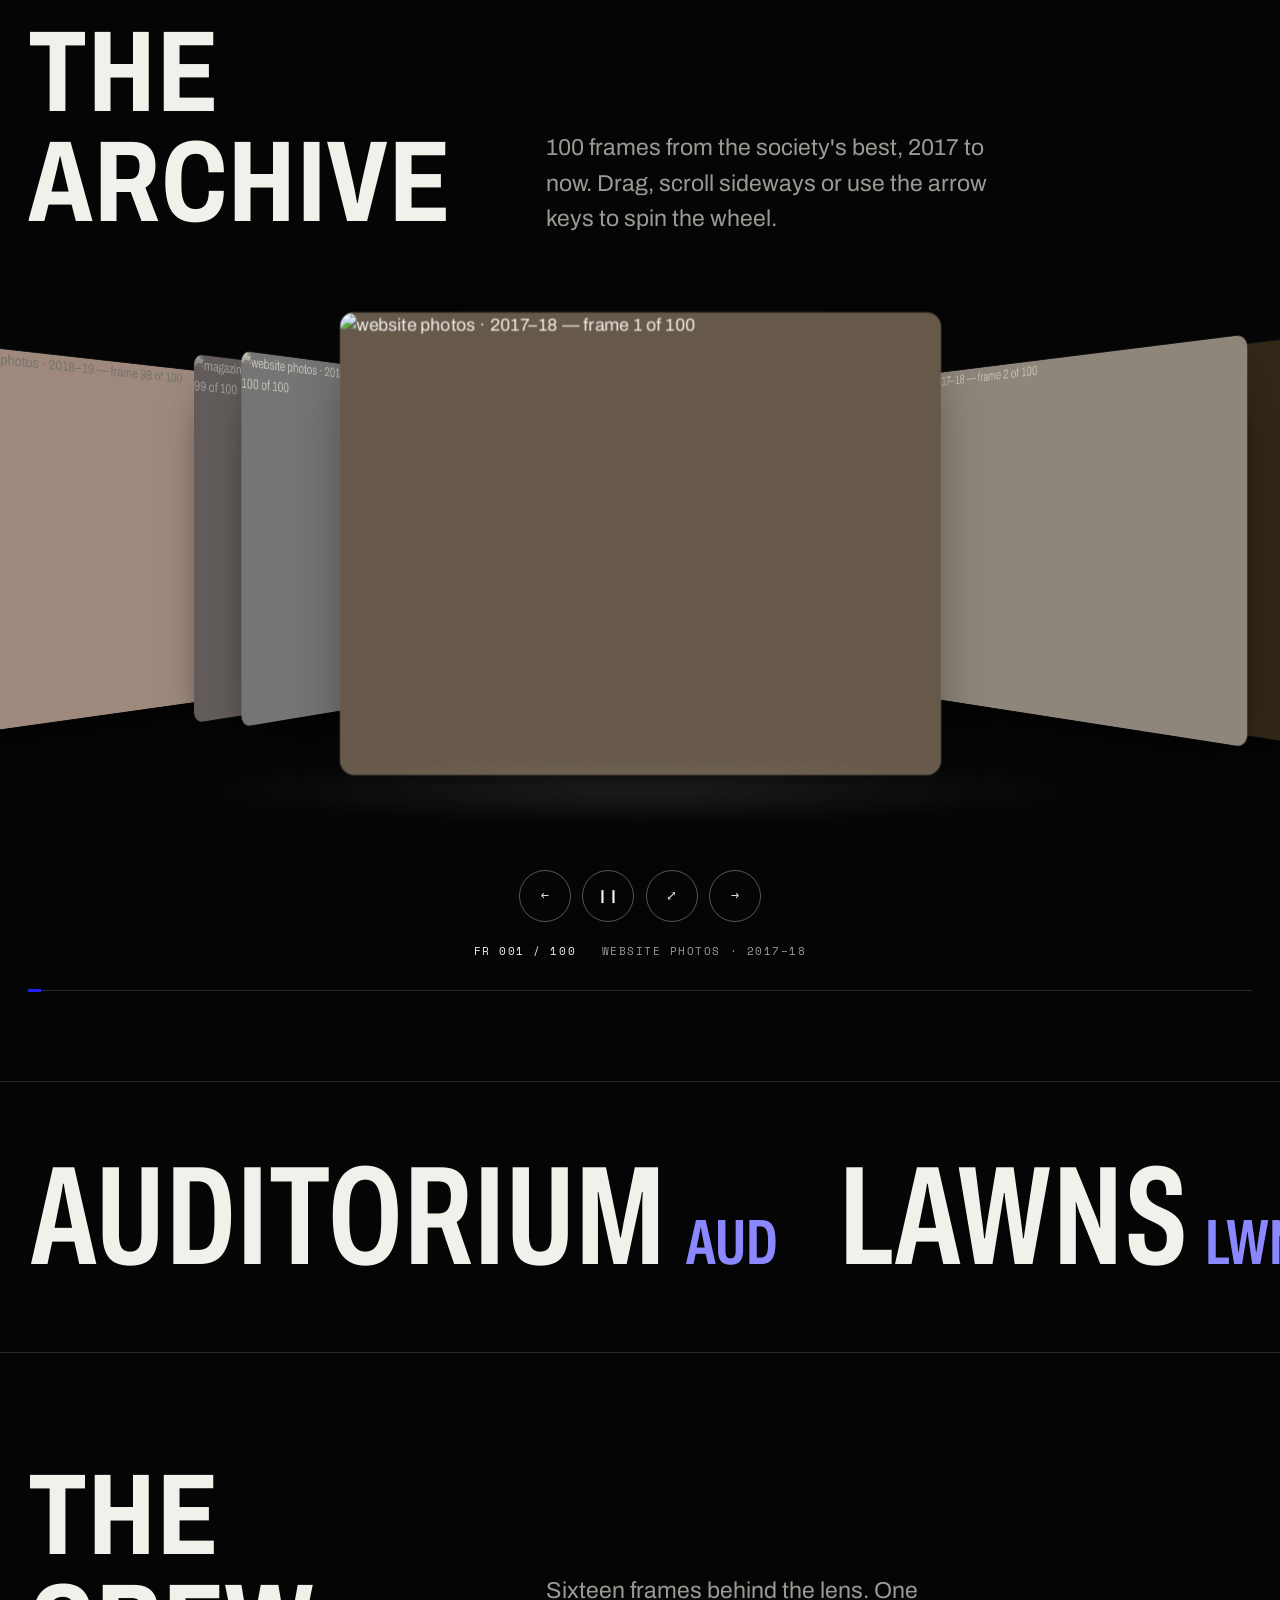
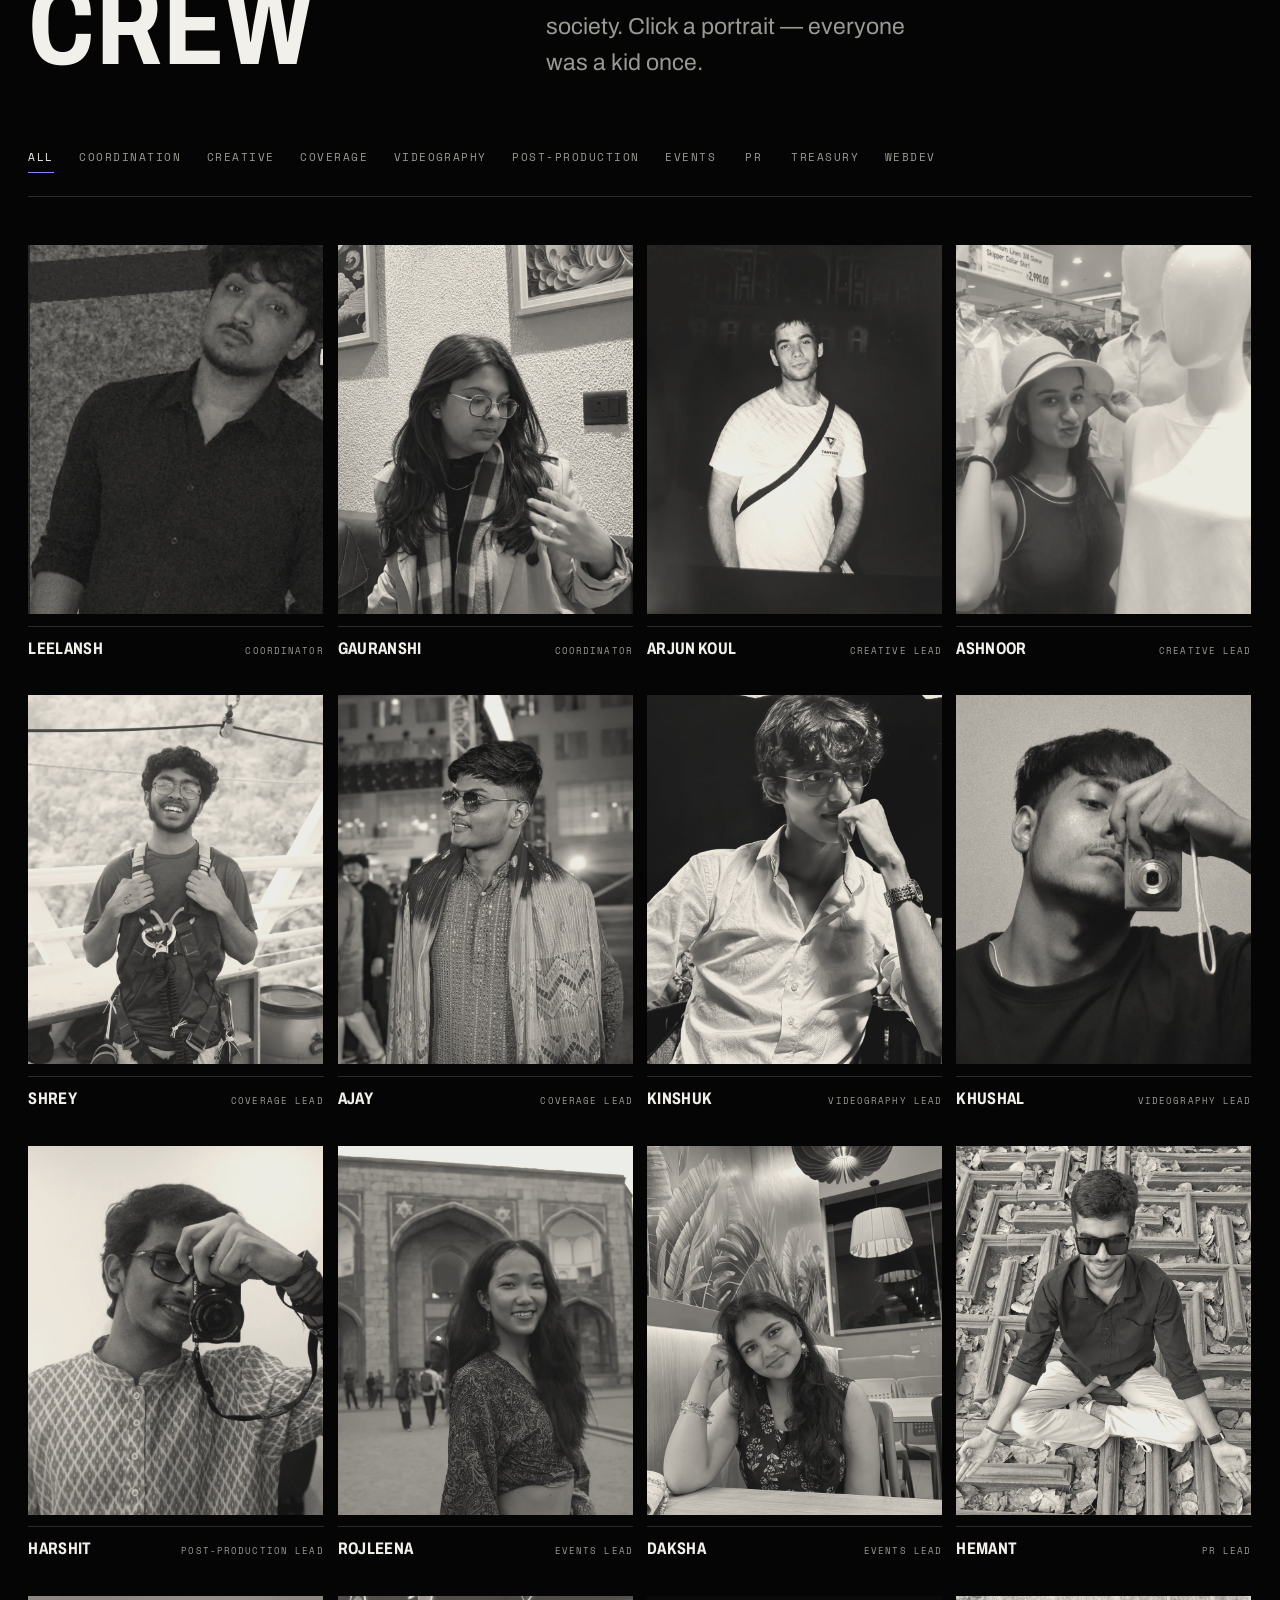
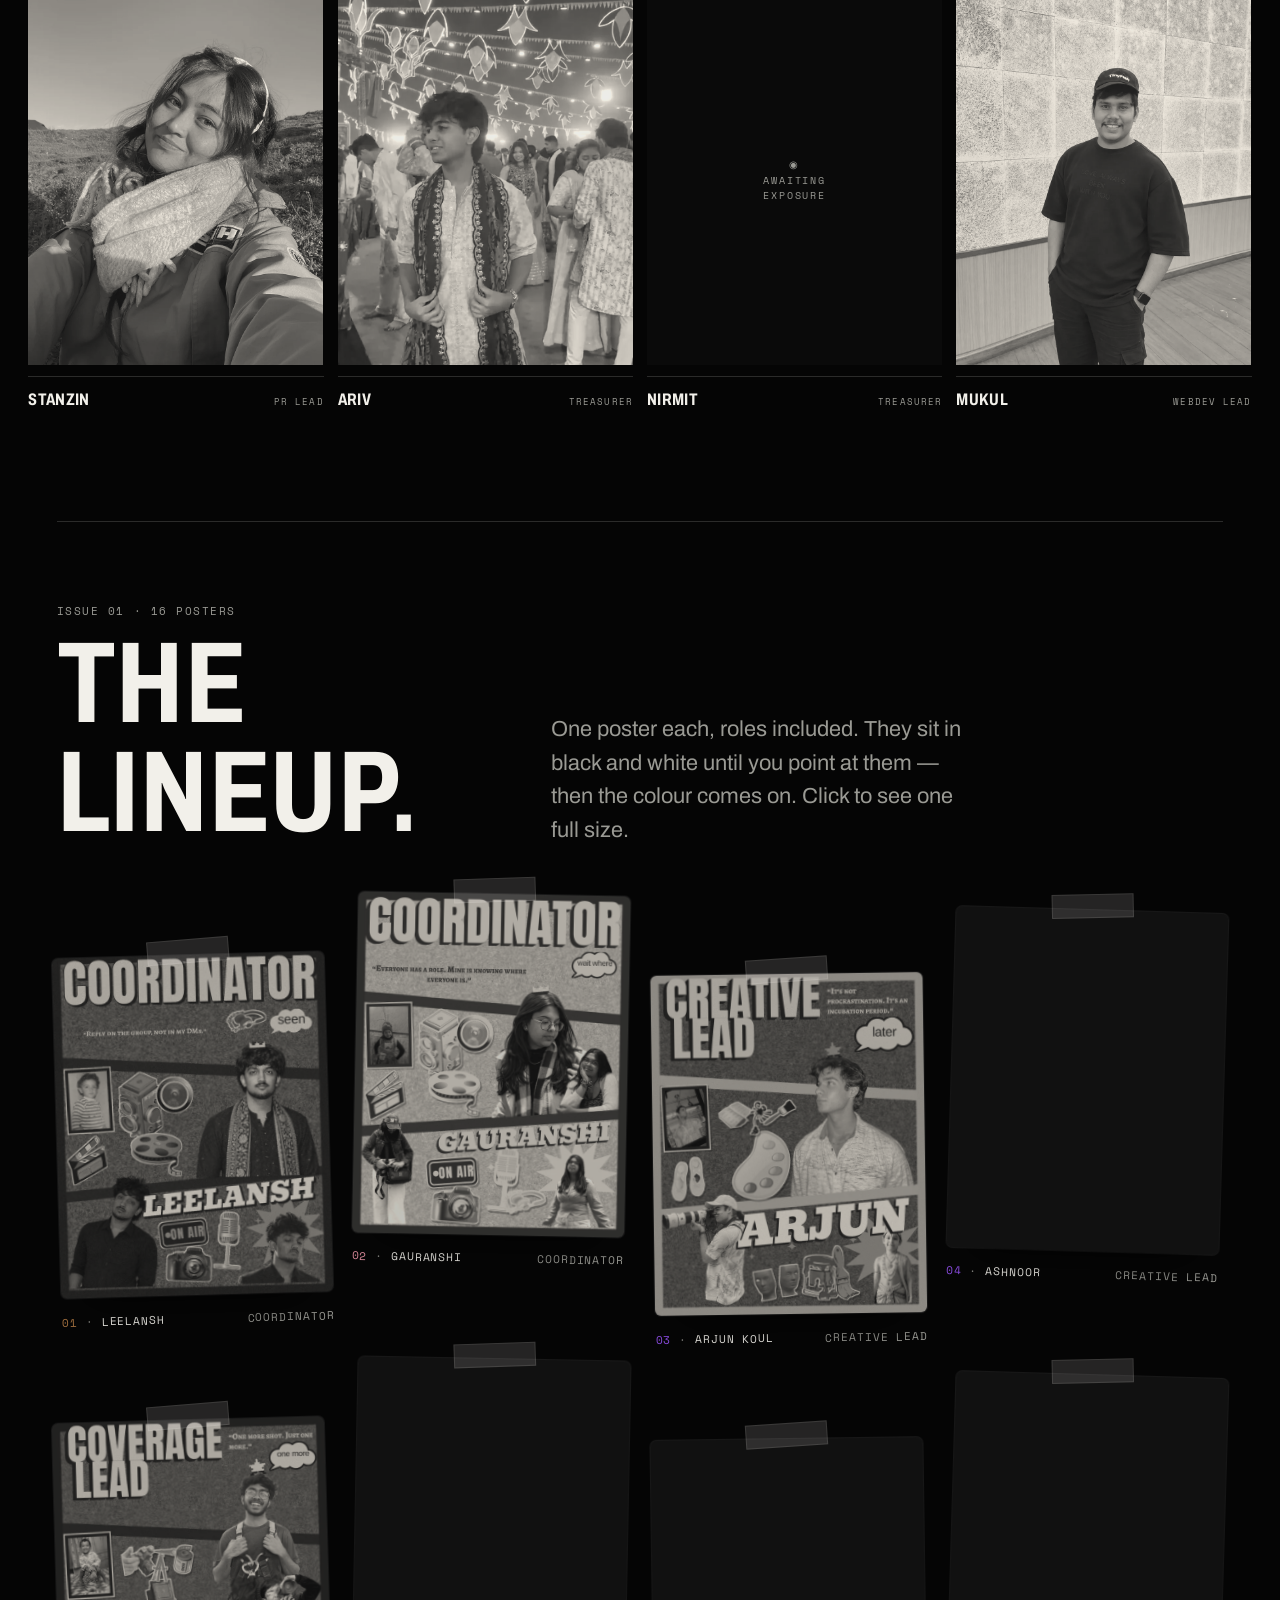
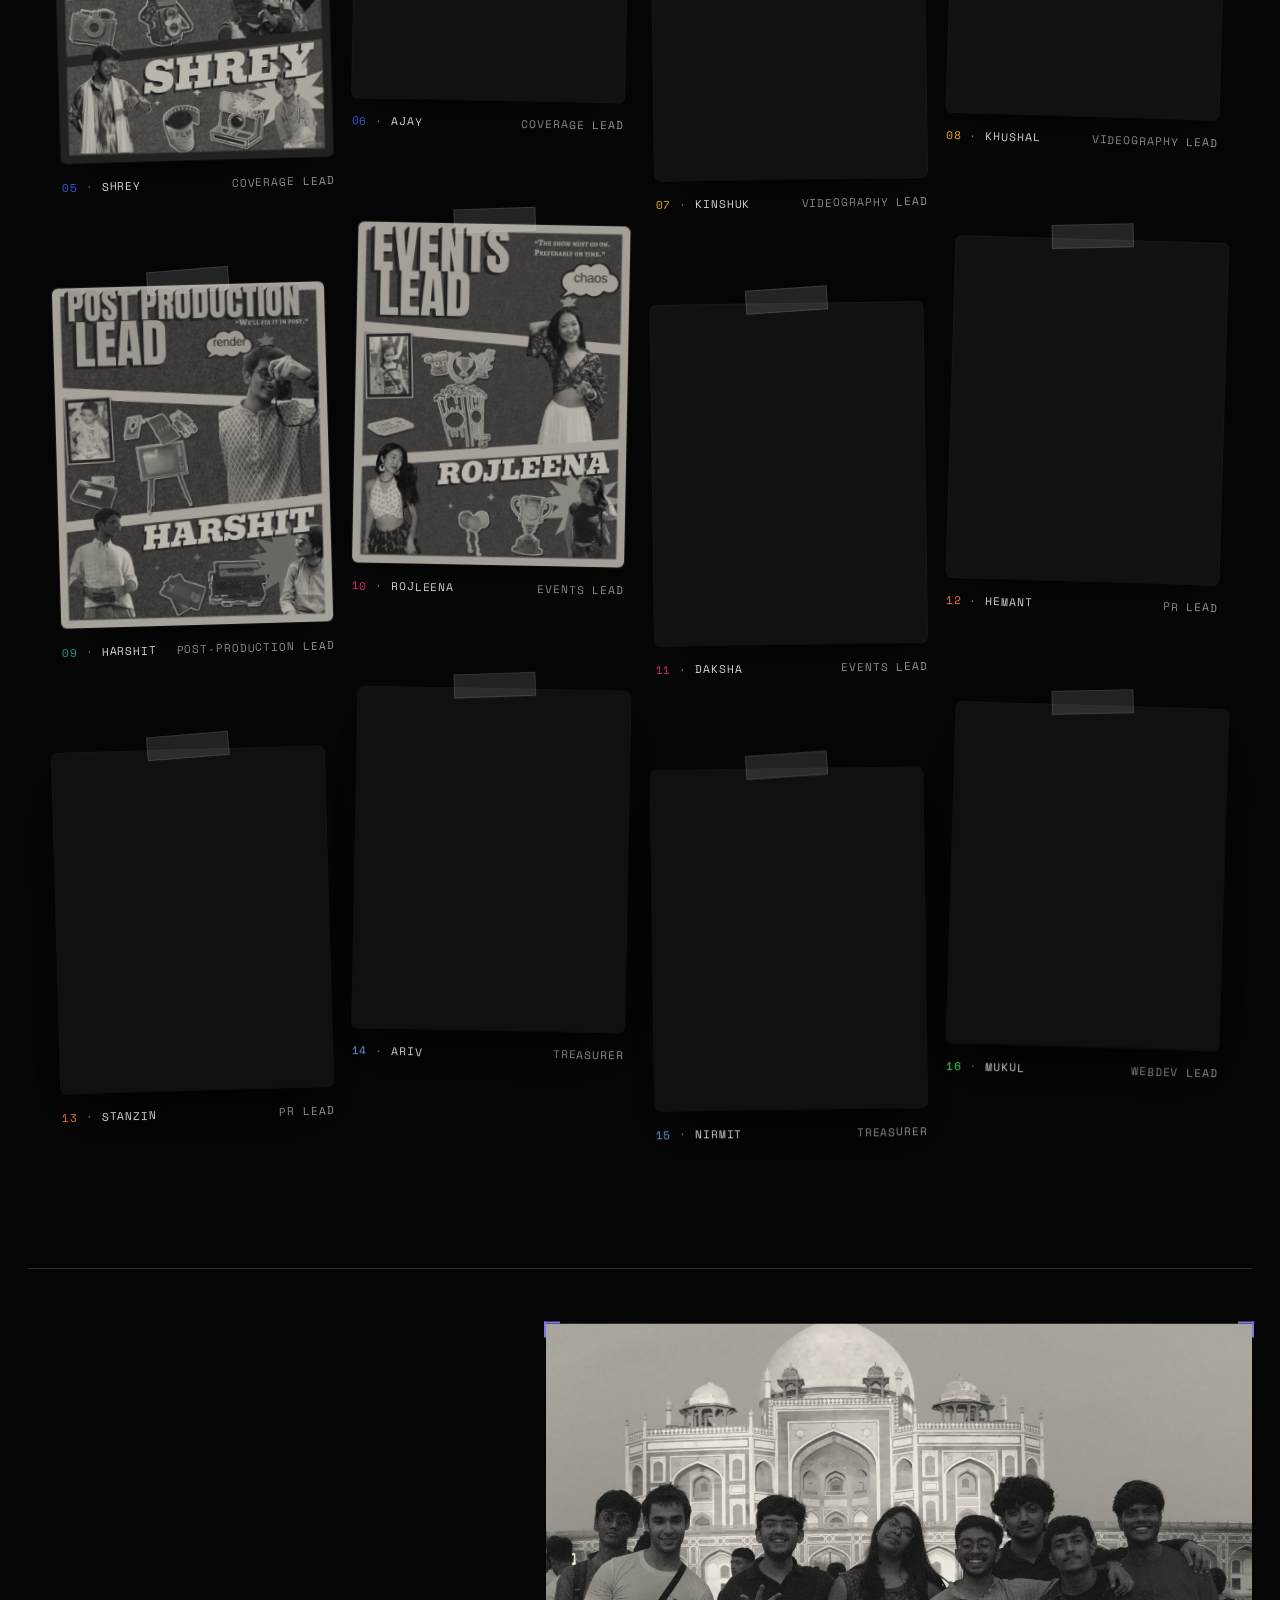
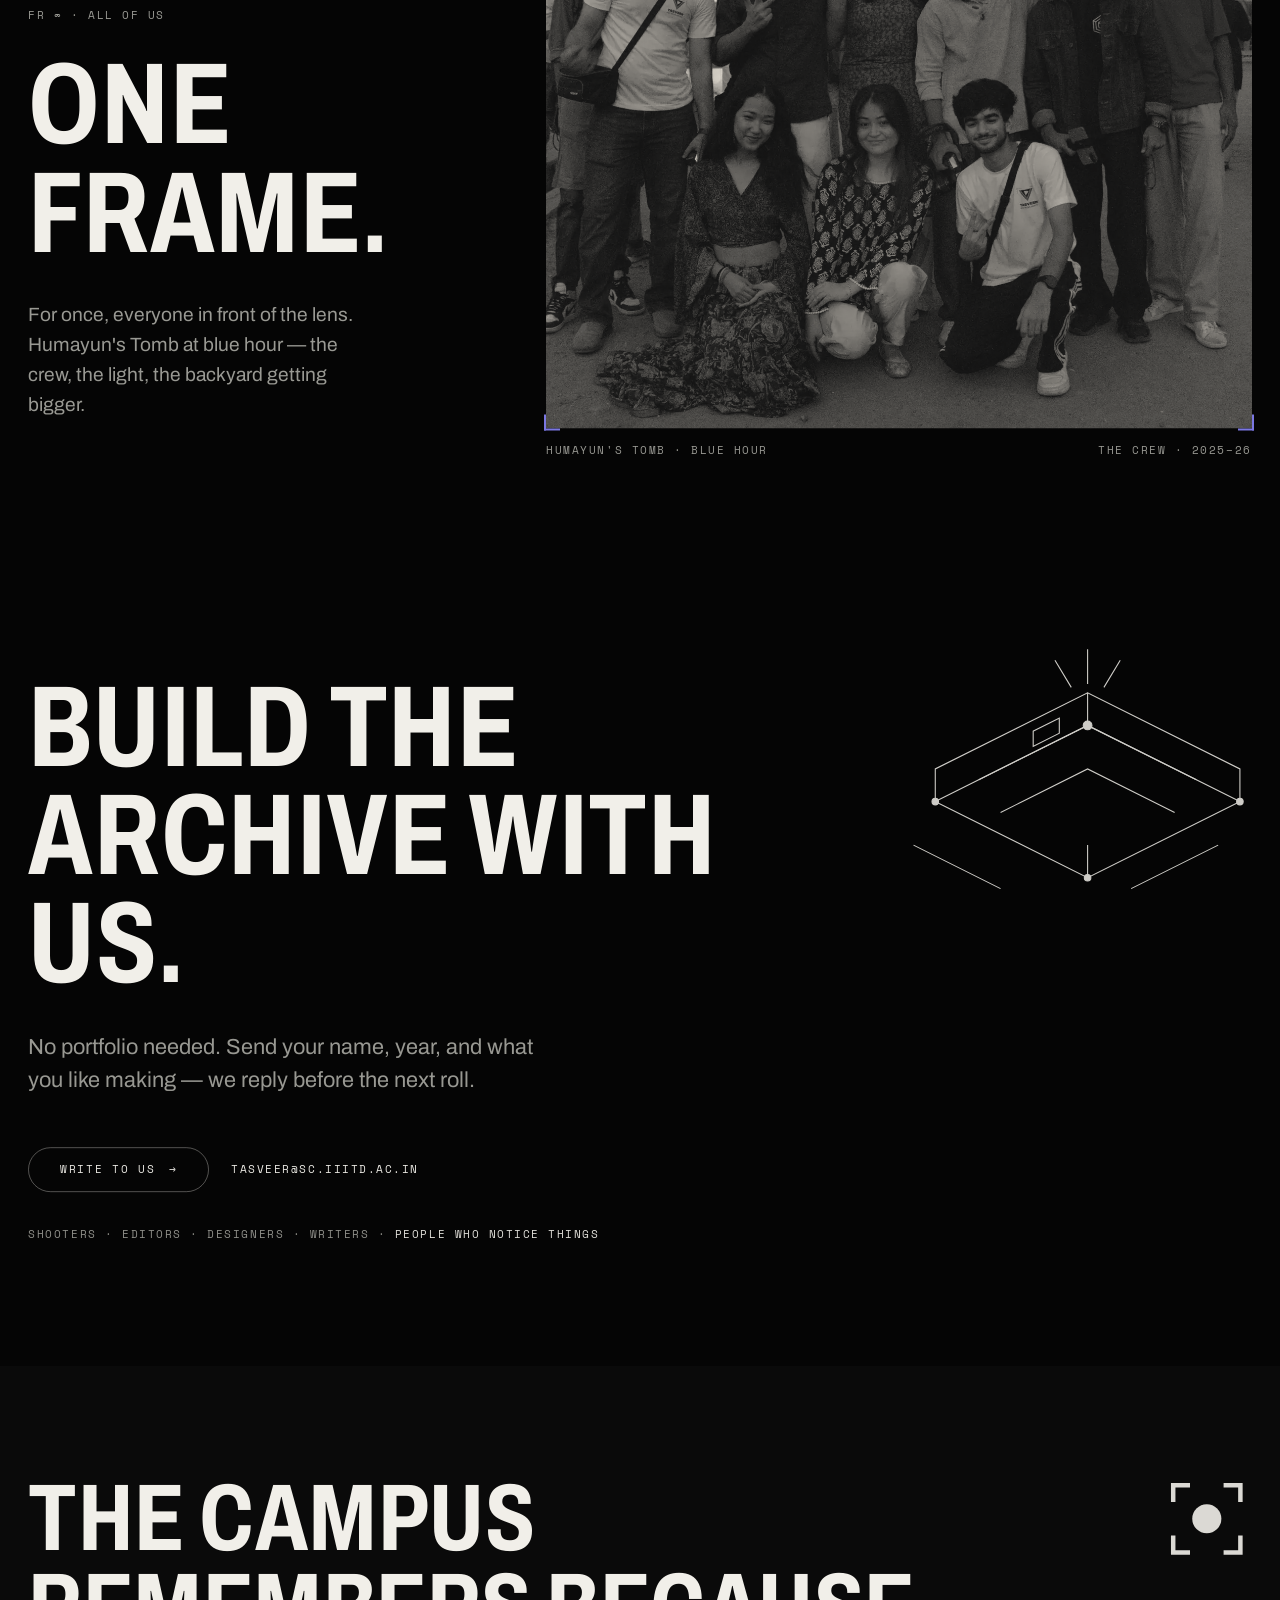
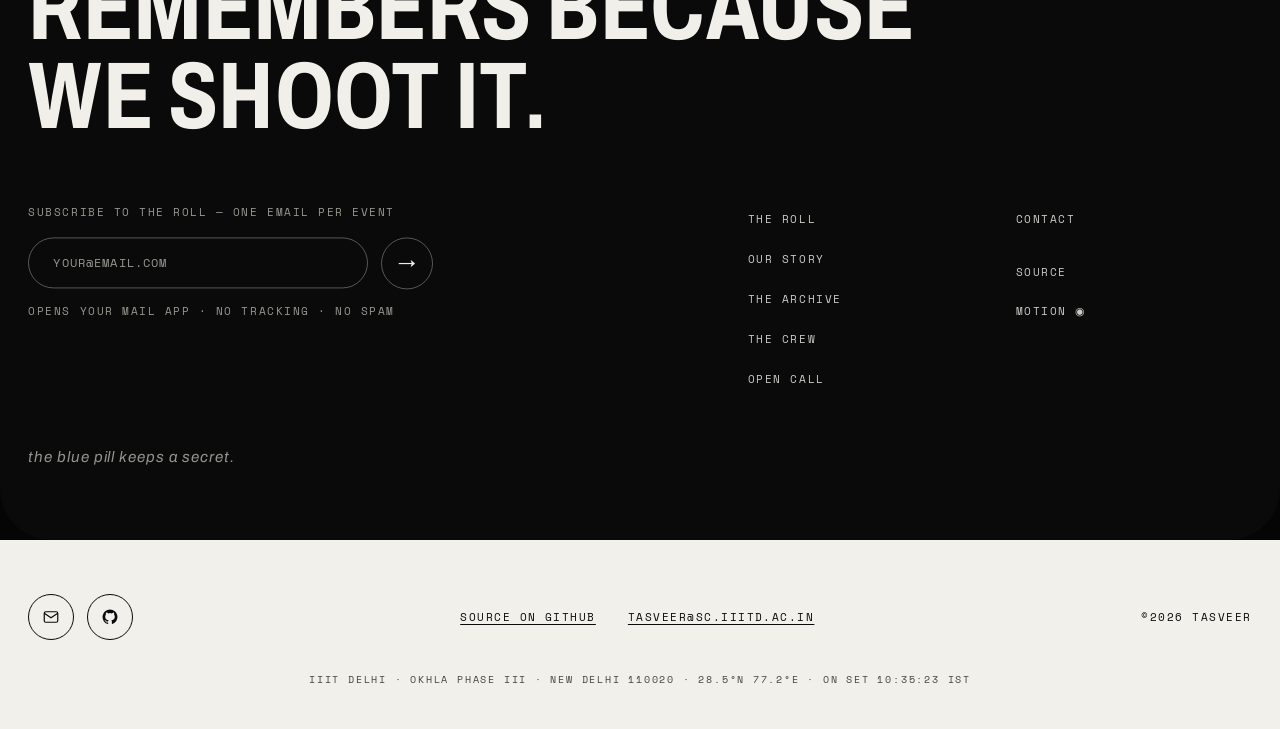
==== commit 76e6d146: "Add files via upload" ====
--- a/index.html
+++ b/index.html
@@ -43,8 +43,9 @@
   <a href="#top" data-goto="#top" data-scene="top"><span class="pf-tick"></span><span class="pf-num mono">01</span><span class="pf-label mono">BACKYARD</span></a>
   <a href="#story" data-goto="#story" data-scene="story"><span class="pf-tick"></span><span class="pf-num mono">02</span><span class="pf-label mono">STORY</span></a>
   <a href="#roll" data-goto="#roll" data-scene="roll"><span class="pf-tick"></span><span class="pf-num mono">03</span><span class="pf-label mono">THE ROLL</span></a>
-  <a href="#crew" data-goto="#crew" data-scene="crew"><span class="pf-tick"></span><span class="pf-num mono">04</span><span class="pf-label mono">CREW</span></a>
-  <a href="#open-call" data-goto="#open-call" data-scene="open-call"><span class="pf-tick"></span><span class="pf-num mono">05</span><span class="pf-label mono">OPEN CALL</span></a>
+  <a href="#archive" data-goto="#archive" data-scene="archive"><span class="pf-tick"></span><span class="pf-num mono">04</span><span class="pf-label mono">ARCHIVE</span></a>
+  <a href="#crew" data-goto="#crew" data-scene="crew"><span class="pf-tick"></span><span class="pf-num mono">05</span><span class="pf-label mono">CREW</span></a>
+  <a href="#open-call" data-goto="#open-call" data-scene="open-call"><span class="pf-tick"></span><span class="pf-num mono">06</span><span class="pf-label mono">OPEN CALL</span></a>
 </nav>
 
 <header class="nav" id="nav">
@@ -70,8 +71,9 @@
     <a href="#top" data-goto="#top"><span class="num">01</span> THE BACKYARD</a>
     <a href="#story" data-goto="#story"><span class="num">02</span> OUR STORY</a>
     <a href="#roll" data-goto="#roll"><span class="num">03</span> THE ROLL</a>
-    <a href="#crew" data-goto="#crew"><span class="num">04</span> THE CREW</a>
-    <a href="#open-call" data-goto="#open-call"><span class="num">05</span> OPEN CALL</a>
+    <a href="#archive" data-goto="#archive"><span class="num">04</span> THE ARCHIVE</a>
+    <a href="#crew" data-goto="#crew"><span class="num">05</span> THE CREW</a>
+    <a href="#open-call" data-goto="#open-call"><span class="num">06</span> OPEN CALL</a>
   </nav>
   <div class="menu-foot mono">
     <a href="mailto:tasveer@sc.iiitd.ac.in">TASVEER@SC.IIITD.AC.IN</a>
@@ -194,6 +196,30 @@
   </div>
 </section>
 
+<!-- 03c · the archive — the coverflow wheel -->
+<section class="wheel" id="archive" data-section="THE ARCHIVE">
+  <div class="wheel-head">
+    <h2 class="section-title">THE<br>ARCHIVE</h2>
+    <p><span id="wheelTotal">100</span> frames from the society's best, 2017 to now. <span class="hint-click">Drag, scroll sideways or use the arrow keys</span><span class="hint-tap">Swipe</span> to spin the wheel.</p>
+  </div>
+  <div class="wheel-stage" id="wheelStage" tabindex="0" role="region" aria-roledescription="carousel"
+       aria-label="The archive: a rotating wheel of the society's best frames. Use the left and right arrow keys to spin, Enter to open the front frame.">
+    <div class="wheel-track" id="wheelTrack"></div>
+    <div class="wheel-floor" aria-hidden="true"></div>
+  </div>
+  <div class="wheel-foot">
+    <div class="wheel-btns">
+      <button class="wheel-btn" id="wheelPrev" aria-label="Previous frame">←</button>
+      <button class="wheel-btn" id="wheelPlay" aria-label="Pause auto-spin" aria-pressed="true"><span aria-hidden="true">❙❙</span></button>
+      <button class="wheel-btn" id="wheelOpen" aria-label="Open this frame full size"><span aria-hidden="true">⤢</span></button>
+      <button class="wheel-btn" id="wheelNext" aria-label="Next frame">→</button>
+    </div>
+    <div class="wheel-meta mono"><span id="wheelCount">FR 001 / 100</span><span id="wheelCap"></span></div>
+    <div class="wheel-bar" aria-hidden="true"><span id="wheelFill"></span></div>
+  </div>
+  <p class="sr-only" aria-live="polite" id="wheelLive"></p>
+</section>
+
 <!-- giant beat marquee -->
 <div class="beat-marquee marquee" id="beatMarquee" aria-hidden="true"></div>
 
@@ -205,6 +231,38 @@
   </div>
   <div class="crew-filters" id="crewFilters" role="group" aria-label="Filter crew by department"></div>
   <div class="crew-grid" id="crewGrid"></div>
+
+  <!-- 04a · the lineup — one poster per person -->
+  <div class="lineup" id="lineup">
+    <div class="lineup-head">
+      <p class="mono lineup-kicker">ISSUE 01 · <span id="lineupTotal">16</span> POSTERS</p>
+      <h3 class="section-title lineup-title">THE<br>LINEUP.</h3>
+      <p class="lineup-body">One poster each, roles included. They sit in black and white until you point at them — then the colour comes on. <span class="hint-click">Click</span><span class="hint-tap">Tap</span> to see one full size.</p>
+    </div>
+    <ol class="lineup-wall" id="lineupWall"></ol>
+  </div>
+
+  <!-- 04b · all of us — the whole crew, one frame -->
+  <div class="all-of-us">
+    <div class="aou-copy">
+      <p class="mono aou-kicker">FR ∞ · ALL OF US</p>
+      <h3 class="section-title aou-title">ONE<br>FRAME.</h3>
+      <p class="aou-body">For once, everyone in front of the lens. Humayun's Tomb at blue hour — the crew, the light, the backyard getting bigger.</p>
+    </div>
+    <figure class="aou-frame" data-cursor="VIEW">
+      <span class="aou-gate">
+      <span class="gate-corner tl" aria-hidden="true"></span><span class="gate-corner tr" aria-hidden="true"></span>
+      <span class="gate-corner bl" aria-hidden="true"></span><span class="gate-corner br" aria-hidden="true"></span>
+      <span class="inner">
+        <img src="assets/drive/crew-group-1400.webp"
+             srcset="assets/drive/crew-group-1400.webp 1400w, assets/drive/crew-group-2000.webp 2000w"
+             sizes="(max-width:900px) 88vw, 58vw" width="2000" height="1994"
+             alt="The Tasveer crew posing together in front of Humayun's Tomb at dusk" loading="lazy" decoding="async">
+      </span>
+      </span>
+      <figcaption class="mono"><span>HUMAYUN'S TOMB · BLUE HOUR</span> <span>THE CREW · 2025–26</span></figcaption>
+    </figure>
+  </div>
 </section>
 
 <!-- 05 · open call -->
@@ -253,6 +311,7 @@
       <ul>
         <li><a href="#roll" data-goto="#roll">THE ROLL</a></li>
         <li><a href="#story" data-goto="#story">OUR STORY</a></li>
+        <li><a href="#archive" data-goto="#archive">THE ARCHIVE</a></li>
         <li><a href="#crew" data-goto="#crew">THE CREW</a></li>
         <li><a href="#open-call" data-goto="#open-call">OPEN CALL</a></li>
       </ul>
--- a/css/drive.css
+++ b/css/drive.css
@@ -307,6 +307,24 @@
 .member.flipped .child{opacity:1}
 .member.flipped .main{opacity:0}
 .member:hover img{filter:none}
+/* all of us — the whole crew, one frame */
+.all-of-us{display:grid;grid-template-columns:5fr 7fr;gap:var(--gap);align-items:end;margin-top:14vh;padding-top:3.4rem;border-top:1px solid var(--line)}
+.aou-kicker{color:var(--gray);margin-bottom:1.6rem}
+.aou-title{margin-bottom:2rem}
+.aou-body{font-size:clamp(1.1rem,1.5vw,1.4rem);color:var(--gray);max-width:30ch;margin-bottom:2.4rem}
+.aou-frame{position:relative;cursor:pointer}
+.aou-gate{display:block;position:relative}
+.aou-frame .gate-corner{z-index:2;opacity:.9}
+.aou-frame .inner{display:block;position:relative;overflow:hidden;aspect-ratio:1/1;background:var(--coal);transition:transform 1.2s var(--ease-out-expo)}
+.aou-frame img{position:absolute;inset:0;width:100%;height:100%;object-fit:cover;filter:var(--warm-mono);transition:filter .8s}
+.aou-frame:hover img,.aou-frame:focus-visible img{filter:none}
+.aou-frame:hover .inner{transform:scale(1.015)}
+.aou-frame figcaption{display:flex;justify-content:space-between;gap:1rem;margin-top:.8rem;color:var(--gray)}
+@media (max-width:900px){
+  .all-of-us{grid-template-columns:1fr;margin-top:10vh;gap:2.4rem}
+  .aou-body{margin-bottom:0}
+  .aou-frame figcaption{flex-direction:column;gap:.3rem}
+}
 .member .tag{position:absolute;top:.7rem;left:.7rem;z-index:2;font-family:var(--font-mono);font-size:.56rem;letter-spacing:.16em;color:var(--ink);background:rgba(5,5,5,.72);padding:.28rem .5rem;opacity:0;transition:opacity .4s}
 body.daylight .member .tag{background:rgba(241,240,234,.88);color:#0A0A0A}
 .member.flipped .tag{opacity:1}
@@ -390,6 +408,78 @@
 .mask{overflow:hidden}
 .stretch{transform-origin:left}
 
+/* the lineup — poster wall */
+.lineup{margin:12vh var(--margin) 0;padding-top:9vh;border-top:1px solid var(--line)}
+.lineup-head{display:grid;grid-template-columns:5fr 7fr;gap:.6rem var(--gap);align-items:end;margin-bottom:4.5rem}
+.lineup-kicker{grid-column:1/-1;color:var(--gray)}
+.lineup-title{font-size:clamp(3.4rem,9vw,8.4rem)}
+.lineup-body{font-size:clamp(1.15rem,1.7vw,1.6rem);color:var(--gray);max-width:36ch}
+.lineup-wall{list-style:none;margin:0;padding:0;display:grid;grid-template-columns:repeat(4,1fr);gap:clamp(1.4rem,3vw,3rem) clamp(1rem,2vw,2rem);counter-reset:li}
+.li{position:relative;counter-increment:li;--accent:#8b87ff;--tx:0deg;--ty:0deg}
+.li:nth-child(4n+1){--r:-1.6deg;margin-top:2.2rem}
+.li:nth-child(4n+2){--r:1.1deg;margin-top:-1.6rem}
+.li:nth-child(4n+3){--r:-.8deg;margin-top:3.4rem}
+.li:nth-child(4n+4){--r:1.7deg;margin-top:-.6rem}
+.li-card{display:block;width:100%;position:relative;perspective:900px;rotate:var(--r,0deg);text-align:left;cursor:pointer;-webkit-tap-highlight-color:transparent}
+.li-tape{position:absolute;z-index:3;top:-1rem;left:50%;width:30%;height:1.5rem;translate:-50% 0;rotate:-3deg;
+  background:rgba(242,240,234,.13);border:1px solid rgba(242,240,234,.1);pointer-events:none}
+.li-poster{display:block;position:relative;aspect-ratio:4/5;border-radius:6px;overflow:hidden;background:#111;
+  transform:rotateX(var(--tx)) rotateY(var(--ty));transform-style:preserve-3d;
+  transition:transform .5s cubic-bezier(.2,.8,.2,1),box-shadow .5s,translate .5s cubic-bezier(.2,.8,.2,1);
+  box-shadow:0 26px 40px -24px rgba(0,0,0,.9),0 0 0 1px rgba(242,240,234,.08)}
+.li-poster img{width:100%;height:100%;object-fit:cover;display:block;filter:grayscale(1) sepia(.2) contrast(.85) brightness(.82);
+  transition:filter .7s;pointer-events:none;-webkit-user-drag:none}
+.li-glare{position:absolute;inset:0;pointer-events:none;opacity:0;transition:opacity .4s;
+  background:radial-gradient(circle at var(--gx,50%) var(--gy,30%),rgba(255,255,255,.28),transparent 55%);mix-blend-mode:soft-light}
+.li-meta{display:flex;justify-content:space-between;gap:.8rem;margin-top:.9rem;color:var(--gray);font-size:.7rem;letter-spacing:.08em;text-transform:uppercase}
+.li-meta b{font-weight:400;color:var(--ink)}
+.li-meta .no::before{content:counter(li,decimal-leading-zero);color:var(--accent)}
+.li-card:hover .li-poster,.li-card:focus-visible .li-poster,.li.lit .li-poster{translate:0 -10px;
+  box-shadow:0 40px 60px -26px rgba(0,0,0,.95),0 0 0 1px var(--accent),0 0 46px -10px var(--accent)}
+.li-card:hover img,.li-card:focus-visible img,.li.lit img{filter:none}
+.li-card:hover .li-glare,.li-card:focus-visible .li-glare{opacity:1}
+.li-card:focus-visible{outline:none}
+.li-card:focus-visible .li-poster{outline:2px solid var(--blue-bright);outline-offset:3px}
+@media (max-width:1000px){.lineup-wall{grid-template-columns:repeat(3,1fr)}
+  .li:nth-child(n){margin-top:0}.li:nth-child(3n+2){margin-top:2.4rem}}
+@media (max-width:640px){
+  .lineup{margin-top:9vh;padding-top:7vh}
+  .lineup-head{grid-template-columns:1fr;margin-bottom:2.6rem}
+  .lineup-wall{grid-template-columns:repeat(2,1fr);gap:1.8rem .9rem}
+  .li:nth-child(n){margin-top:0}.li:nth-child(2n){margin-top:1.8rem}
+  .li-meta{flex-direction:column;gap:.15rem;font-size:.62rem}}
+@media (prefers-reduced-motion:reduce){.li-poster,.li-poster img{transition:none}}
+
+/* the archive — coverflow wheel */
+.wheel{--ch:clamp(230px,50vh,470px);position:relative;padding:12vh 0 10vh;border-top:1px solid var(--line);overflow:clip}
+.wheel-head{display:grid;grid-template-columns:5fr 7fr;gap:var(--gap);align-items:end;margin:0 var(--margin) 3.4rem}
+.wheel-head p{font-size:clamp(1.2rem,1.8vw,1.7rem);color:var(--gray);max-width:34ch}
+.wheel-stage{position:relative;height:calc(var(--ch) + 10vh);perspective:1500px;perspective-origin:50% 42%;cursor:grab;touch-action:pan-y;
+  user-select:none;-webkit-user-select:none;-webkit-tap-highlight-color:transparent}
+.wheel-stage.dragging{cursor:grabbing}
+.wheel-stage:focus-visible{outline:2px solid var(--blue-bright);outline-offset:-4px;box-shadow:none}
+.wheel-track{position:absolute;inset:0;transform-style:preserve-3d}
+.wheel-probe{position:absolute;visibility:hidden;pointer-events:none;width:0;height:var(--ch)}
+.w-card{position:absolute;left:50%;top:calc(var(--ch)/2 + 3vh);height:var(--ch);width:calc(var(--ch)*var(--ar,1));
+  margin:calc(var(--ch)/-2) 0 0 calc(var(--ch)*var(--ar,1)/-2);border-radius:14px;overflow:hidden;background:var(--bg,#111);
+  display:none;will-change:transform,opacity;backface-visibility:hidden;box-shadow:0 34px 60px -26px rgba(0,0,0,.85),0 0 0 1px rgba(242,240,234,.07)}
+.w-card.on{display:block}
+.w-card img{width:100%;height:100%;object-fit:cover;display:block;pointer-events:none;-webkit-user-drag:none;
+  filter:var(--warm-mono) brightness(var(--dim,1));transition:filter .7s}
+.w-card.front img{filter:none}
+.wheel-floor{position:absolute;left:50%;bottom:1vh;width:min(72vw,980px);height:7vh;transform:translateX(-50%);pointer-events:none;
+  background:radial-gradient(closest-side,rgba(242,240,234,.13),transparent);filter:blur(10px)}
+.wheel-foot{display:flex;flex-direction:column;align-items:center;gap:1.3rem;margin:2.4rem var(--margin) 0}
+.wheel-btns{display:flex;gap:.7rem}
+.wheel-btn{width:52px;height:52px;border-radius:50%;border:1px solid var(--line-strong);display:grid;place-items:center;
+  font-family:var(--font-mono);font-size:.82rem;line-height:1;transition:border-color .3s,background .3s,color .3s,transform .25s cubic-bezier(.2,.8,.2,1)}
+.wheel-btn:hover{border-color:var(--ink)}
+.wheel-btn:active{background:var(--ink);color:var(--black);transform:scale(.94)}
+.wheel-meta{display:flex;justify-content:center;flex-wrap:wrap;gap:.4rem 1.6rem;color:var(--gray);text-align:center}
+.wheel-meta span:first-child{color:var(--ink)}
+.wheel-bar{align-self:stretch;height:1px;background:var(--line);position:relative;margin-top:.6rem}
+.wheel-bar span{position:absolute;left:0;top:-1px;height:3px;width:1%;background:var(--blue);transition:width .5s var(--ease-out-expo)}
+
 /* reduced motion */
 @media (prefers-reduced-motion: reduce){
   *,*::before,*::after{animation-duration:.01ms!important;animation-iteration-count:1!important;transition-duration:.01ms!important}
@@ -415,6 +505,10 @@
   .hero-scroll{display:none}
   .story-grid,.crew-head,.footer-grid{grid-template-columns:1fr}
   .story-left{gap:2rem}
+  .wheel{--ch:clamp(210px,44vh,360px);padding:9vh 0 8vh}
+  .wheel-stage{perspective:900px}
+  .wheel-head{grid-template-columns:1fr;margin-bottom:2.2rem}
+  .wheel-btn{width:48px;height:48px}
   .collage{min-height:78vw}
   .collage .c-small{width:52%;height:38vw}
   .collage .c-big{width:78%;height:44vw;top:34vw}
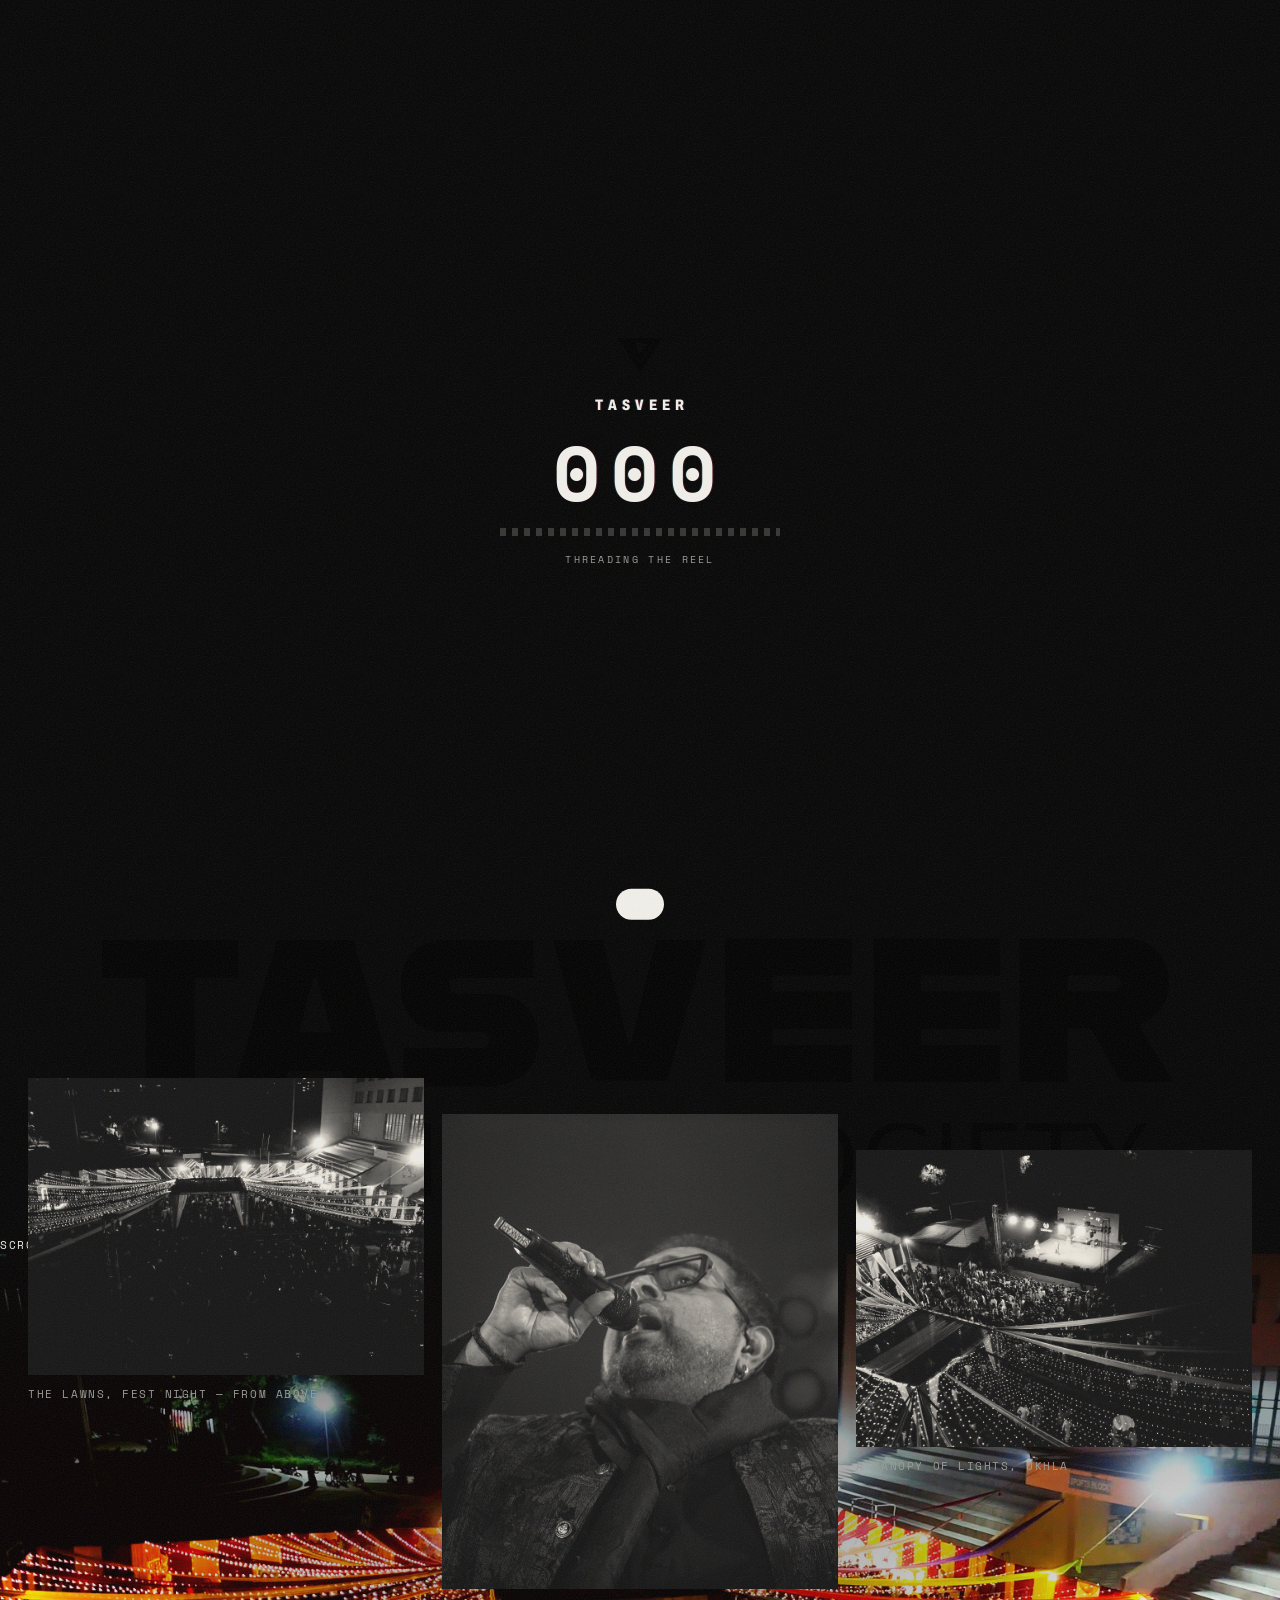
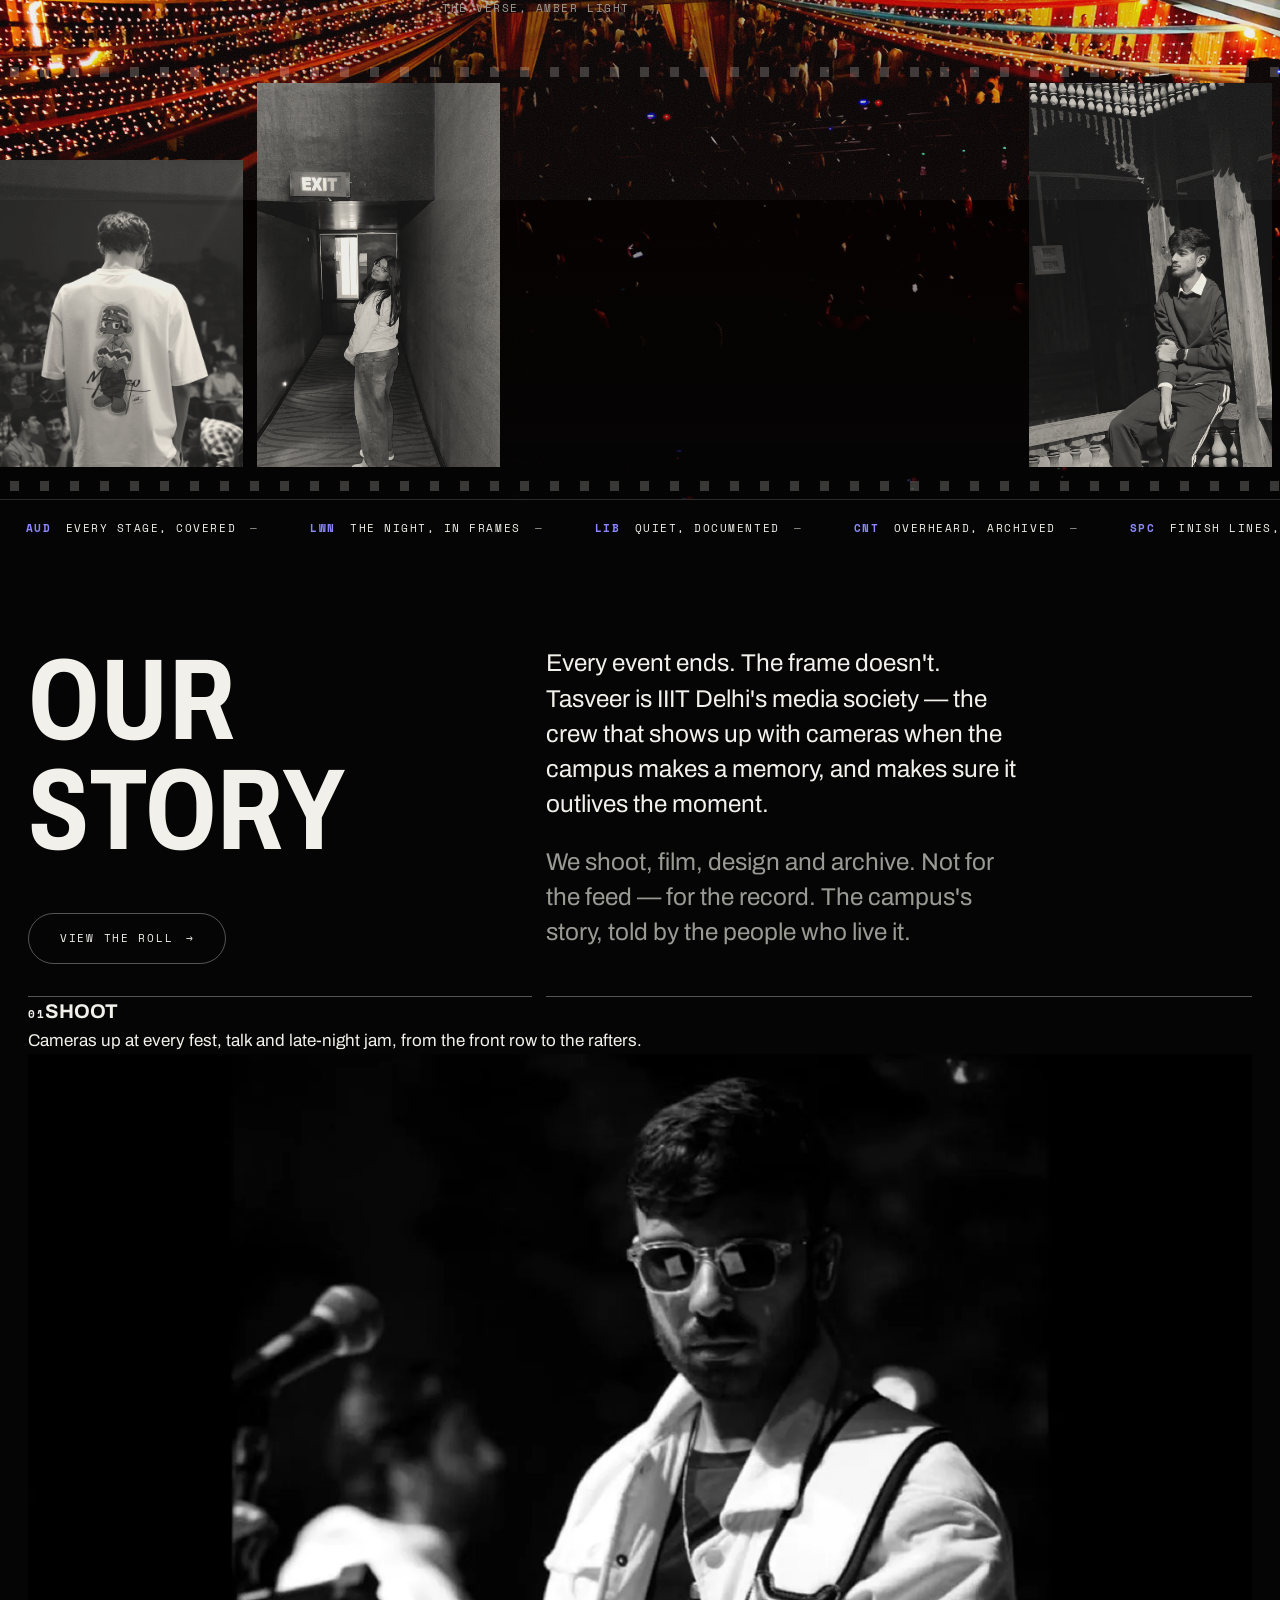
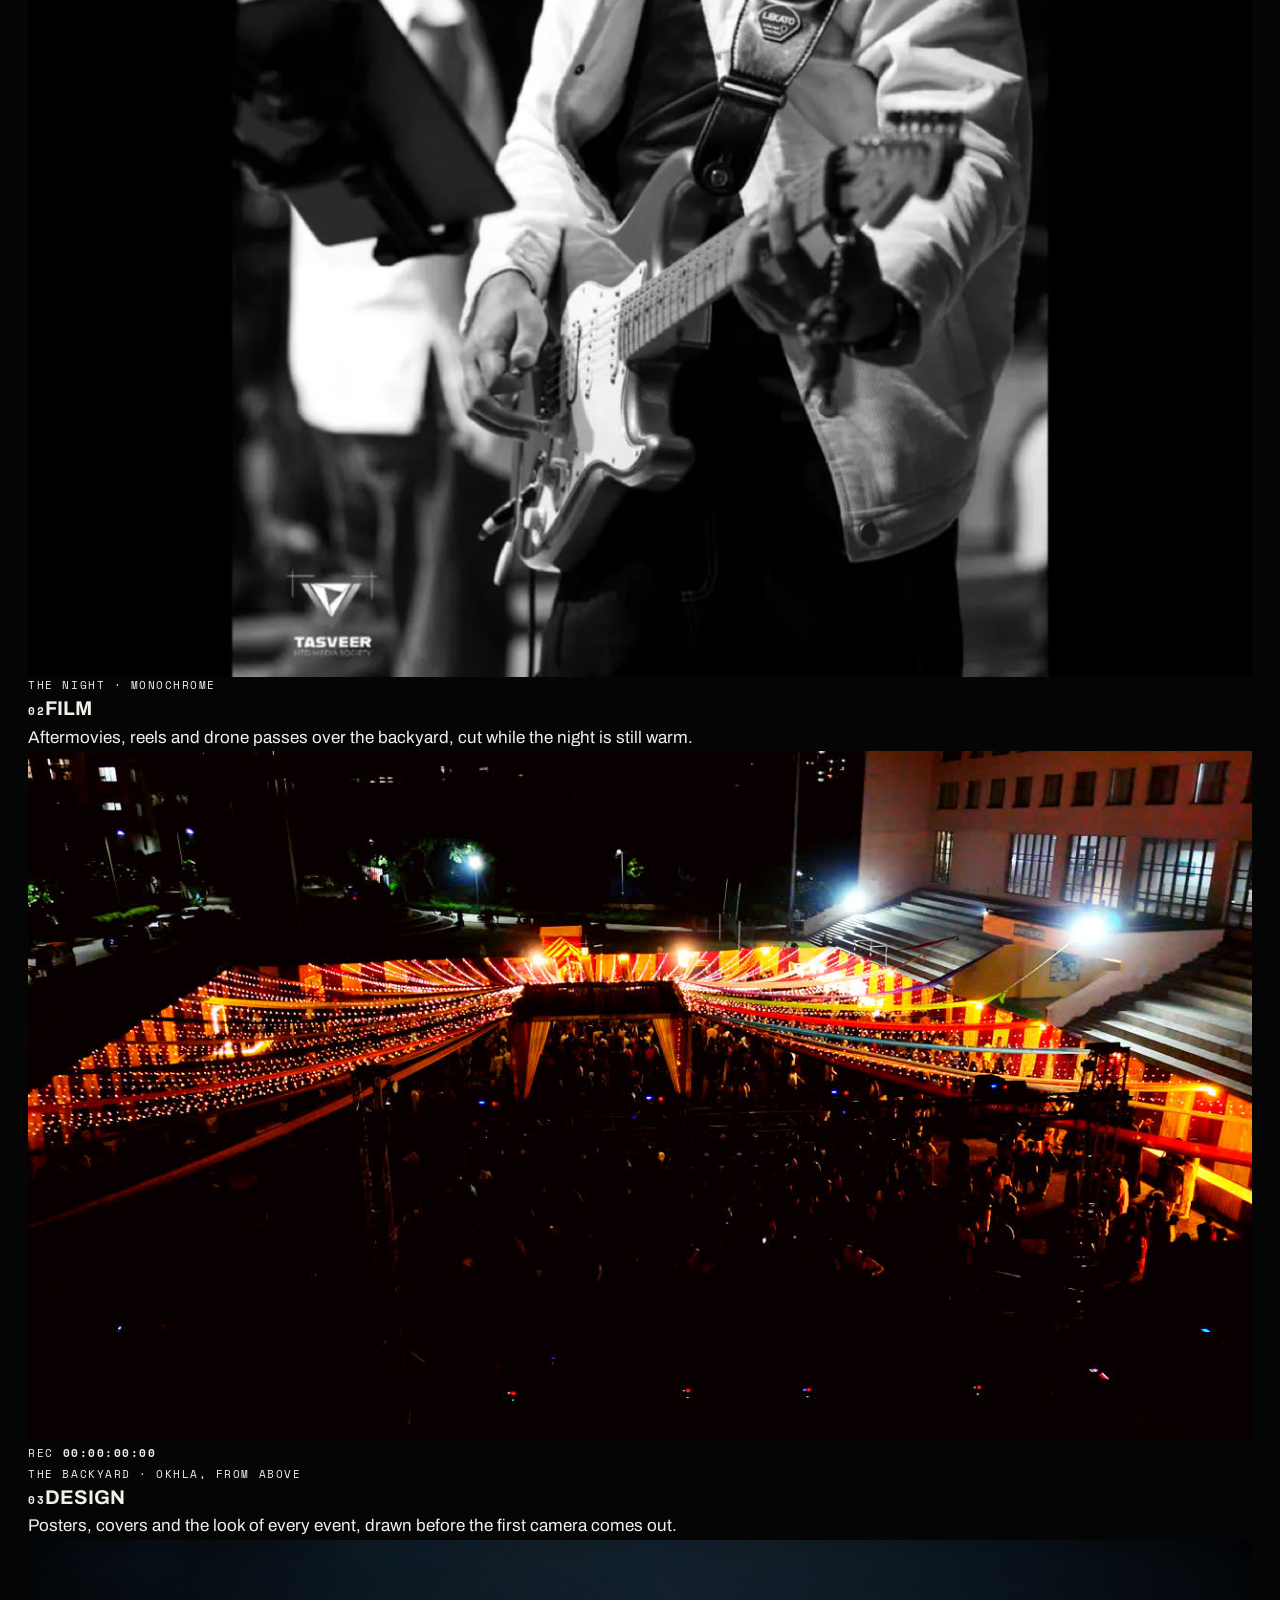
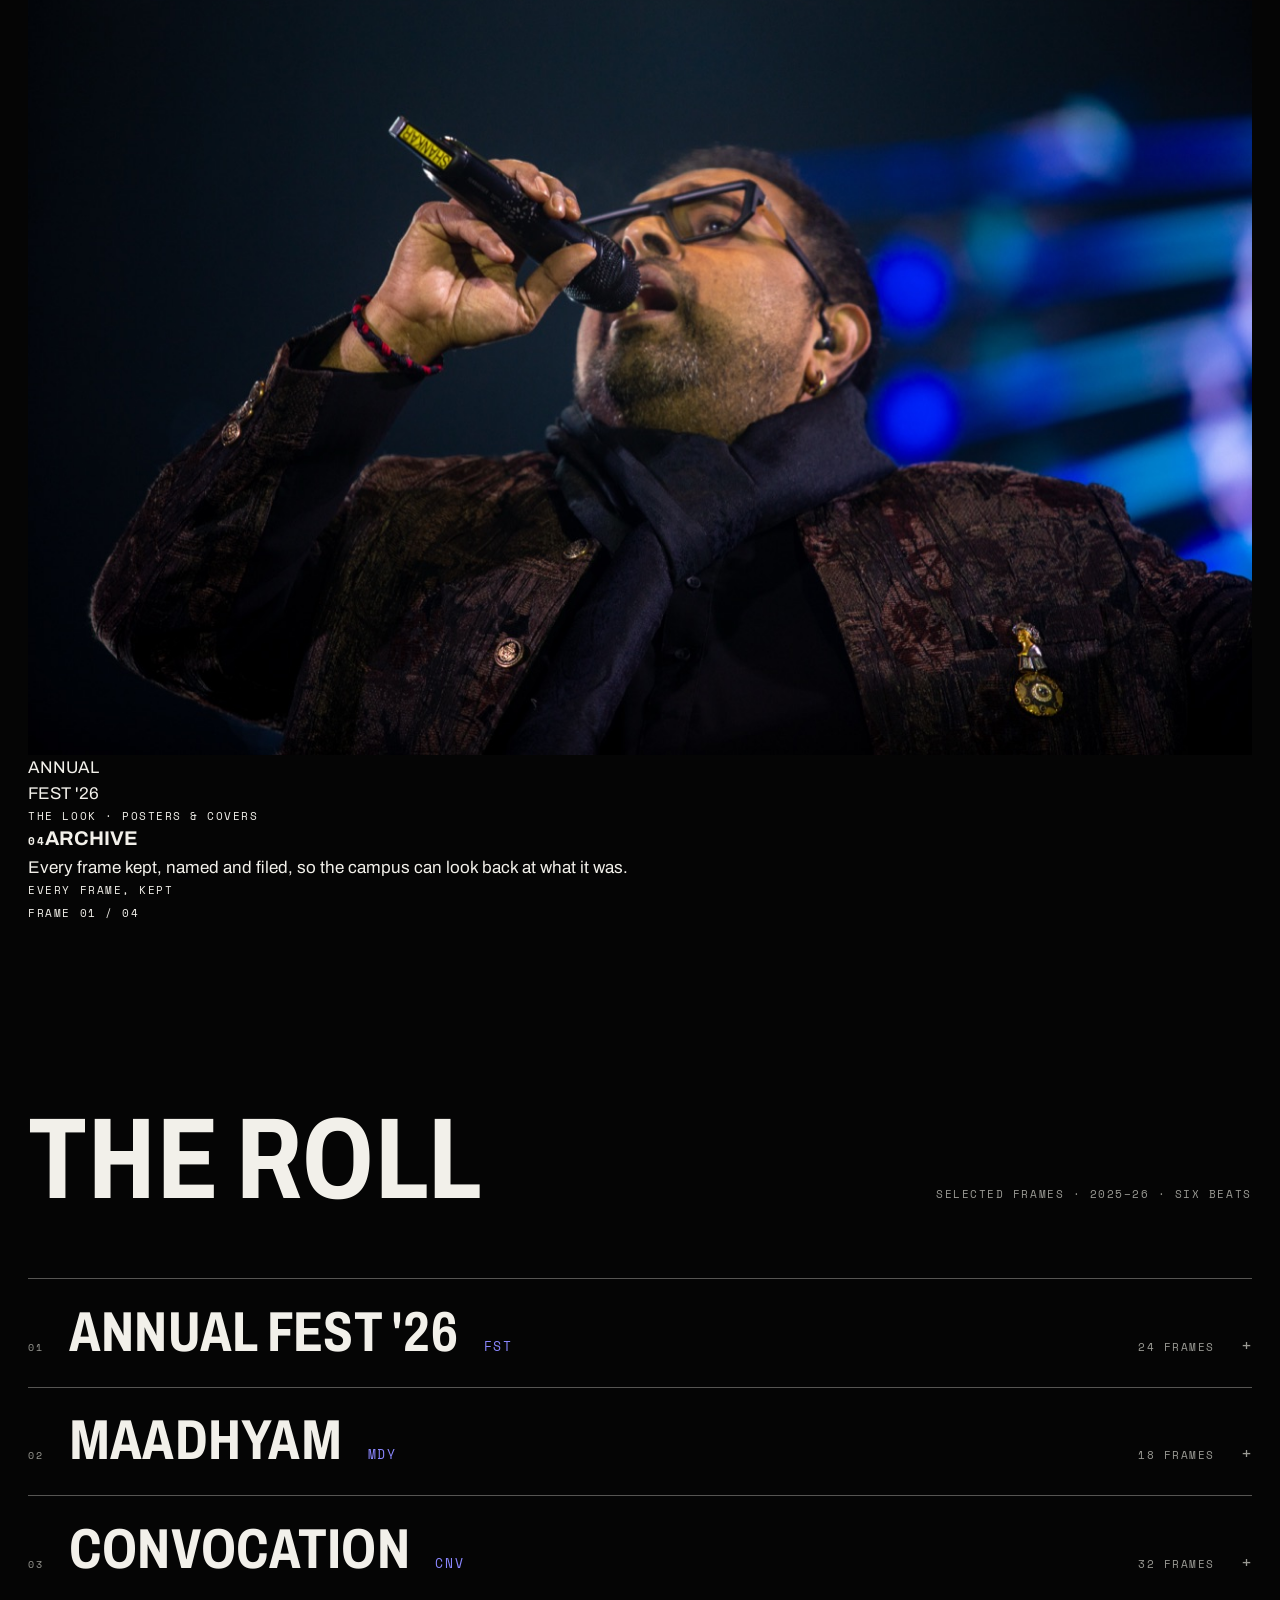
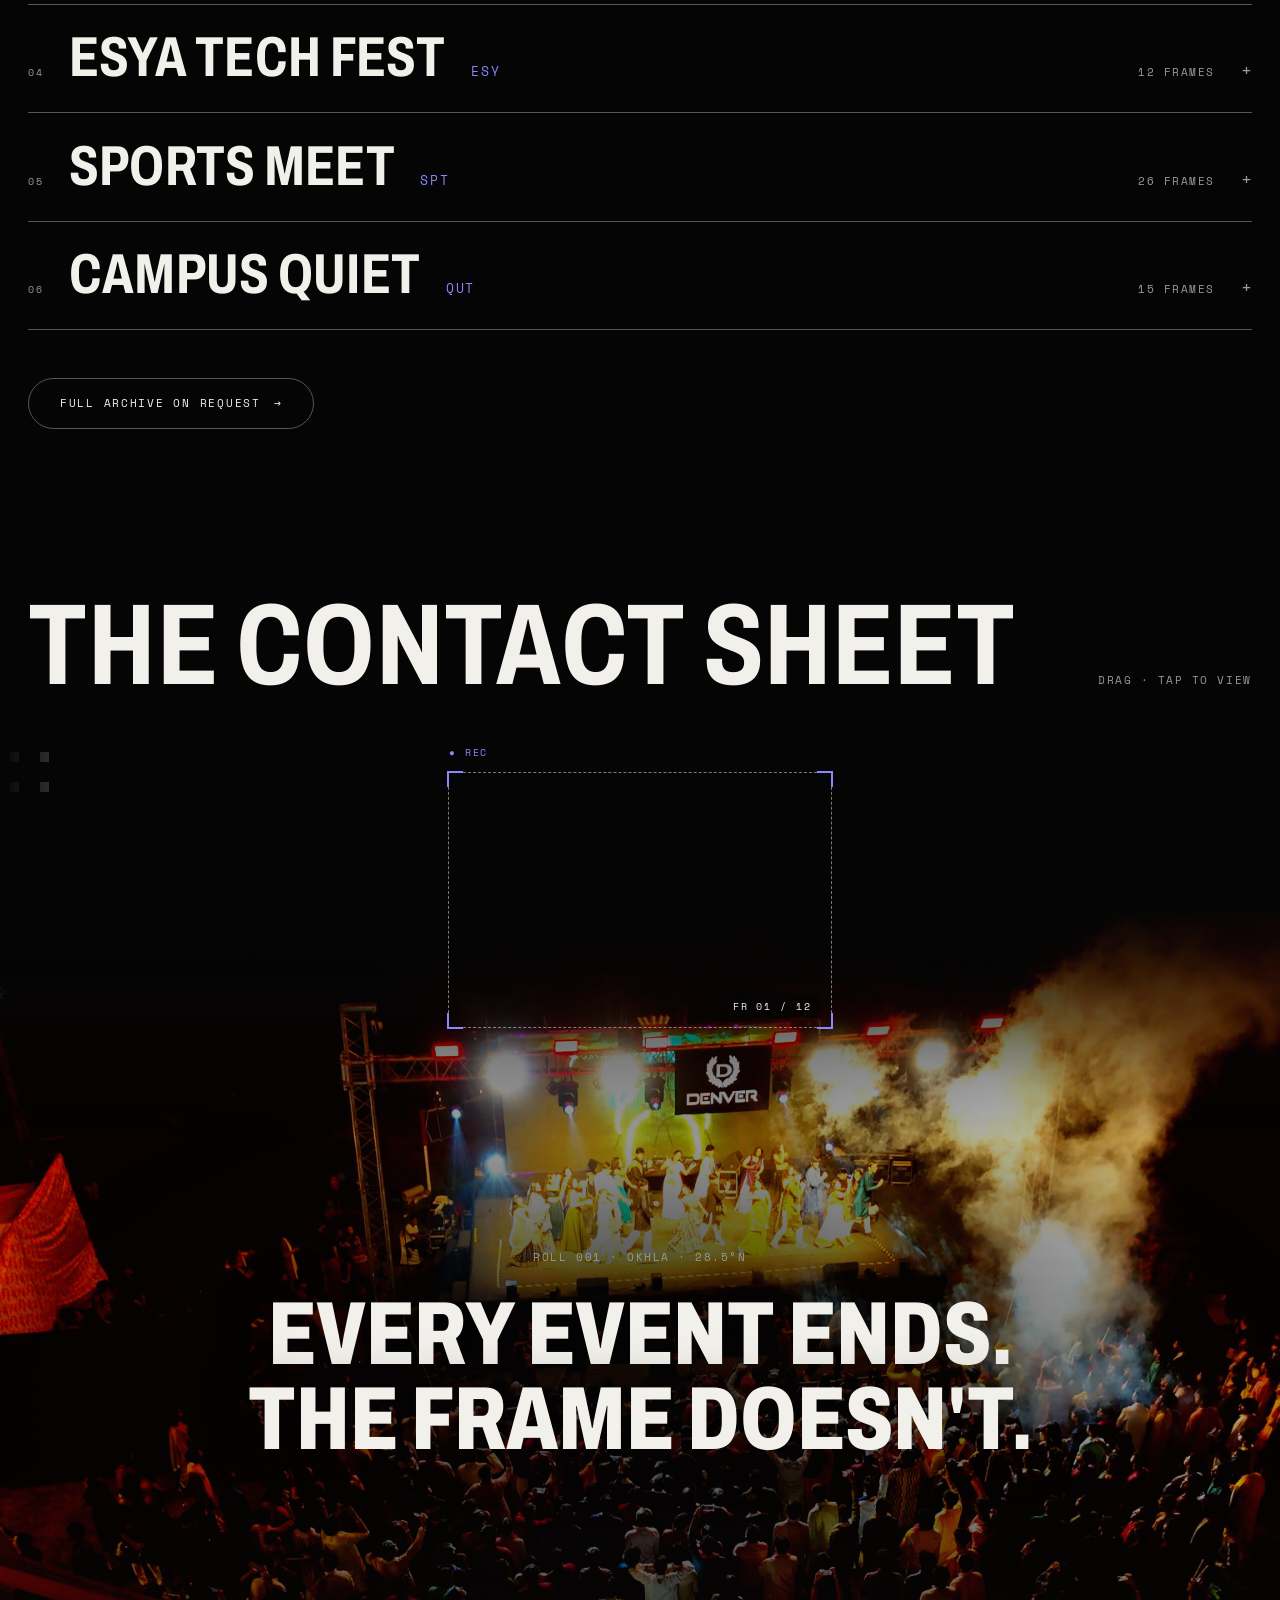
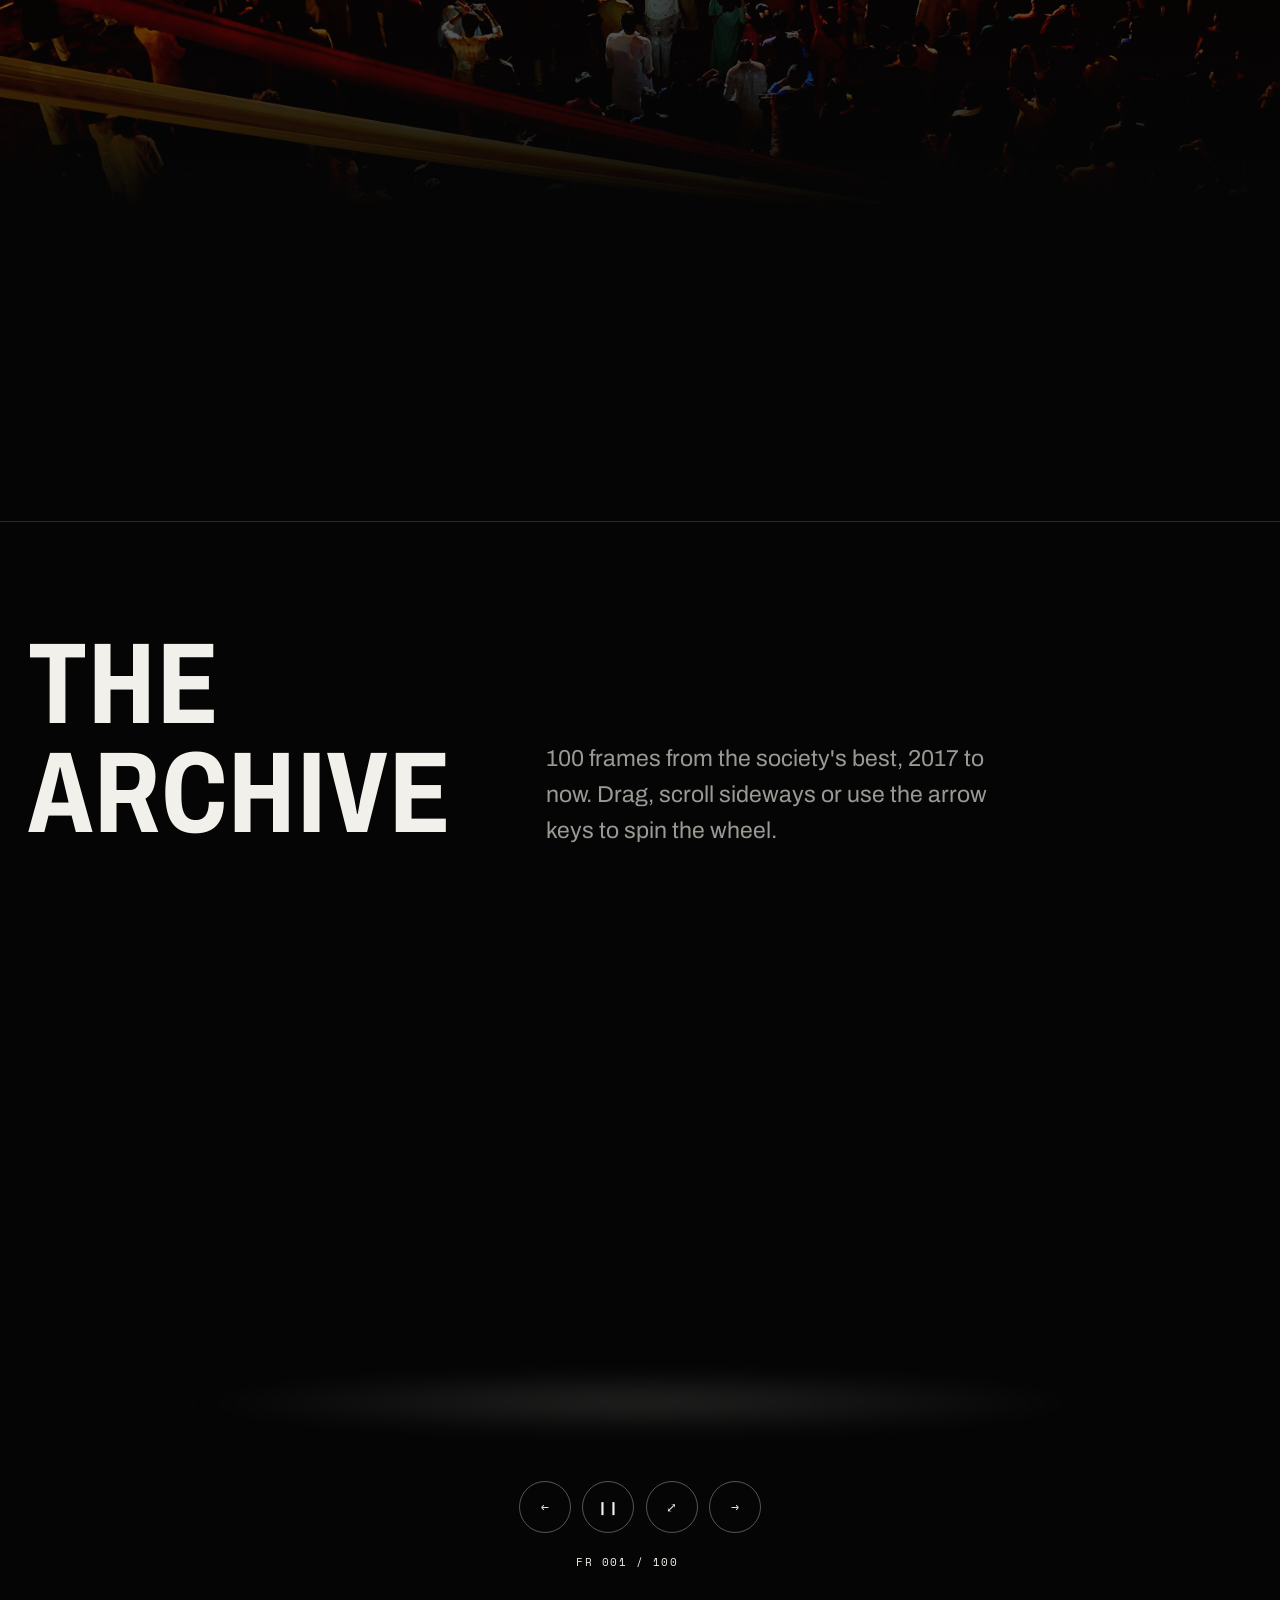
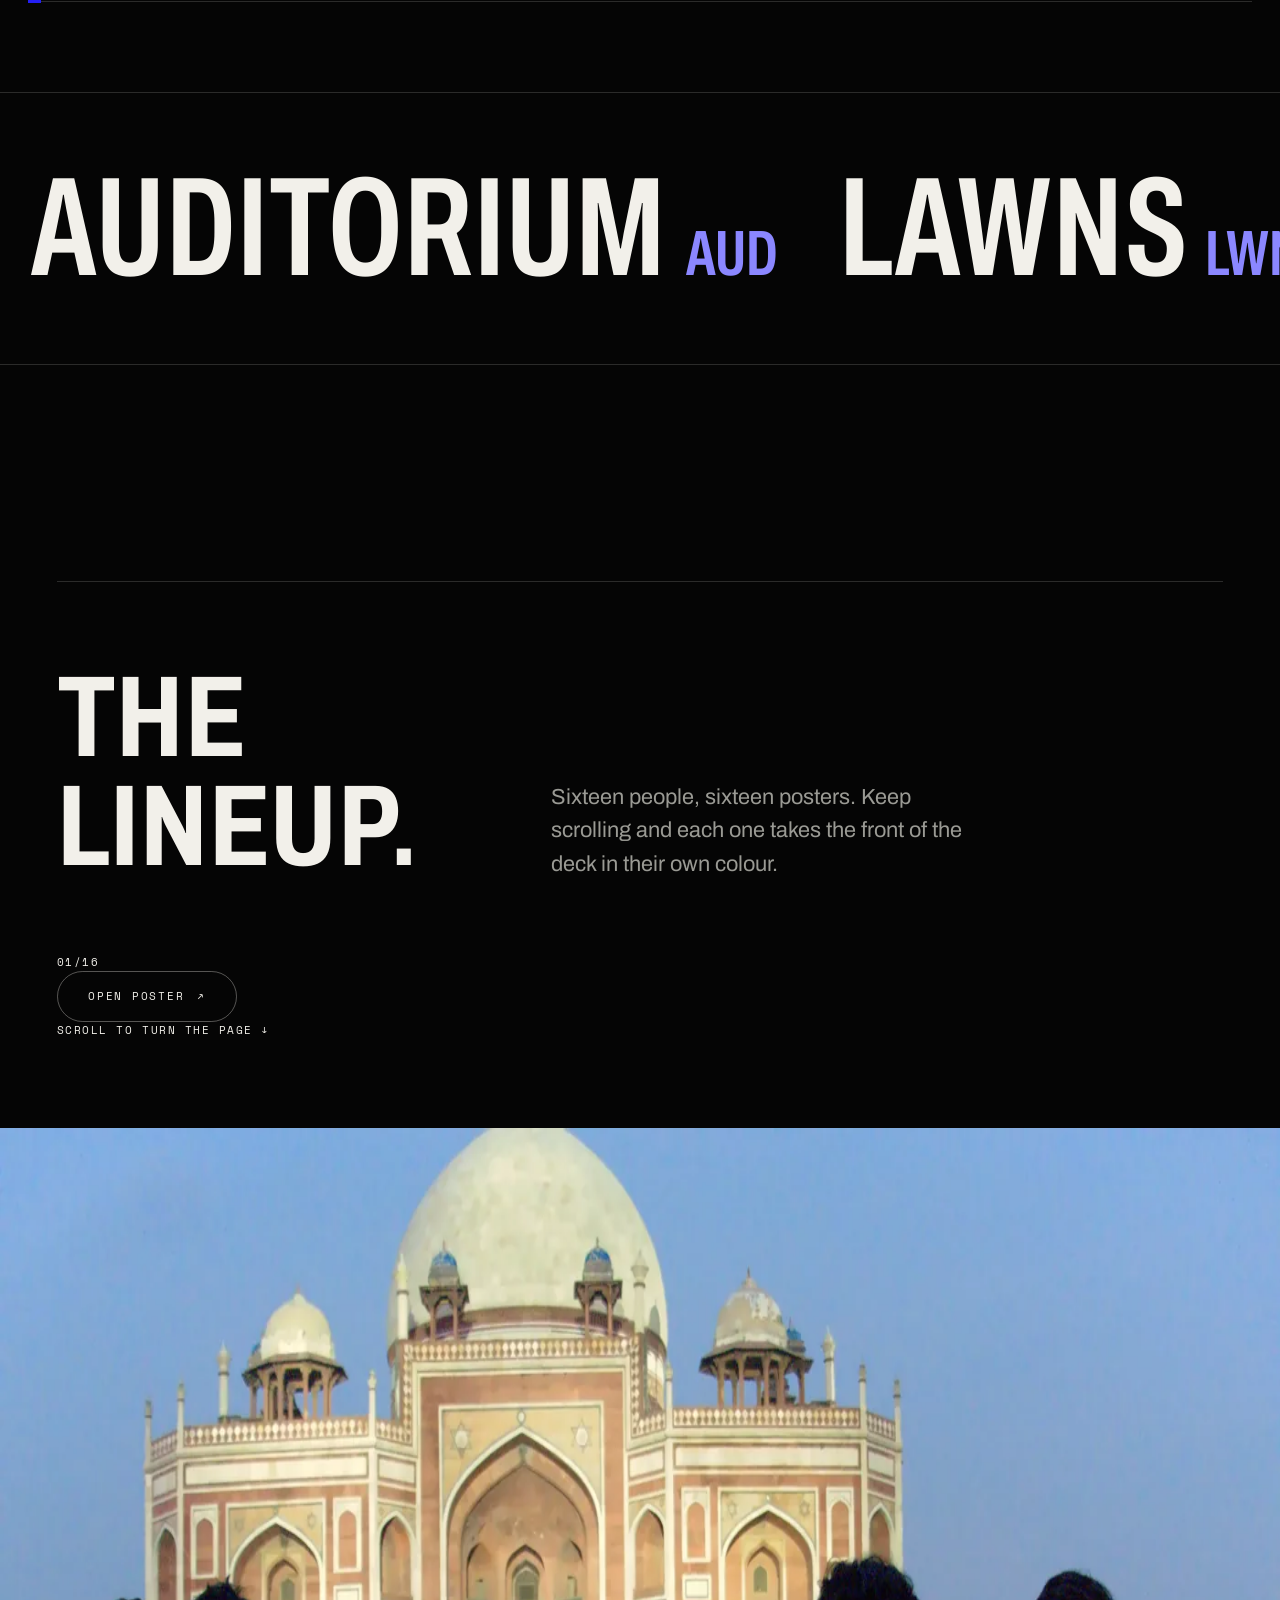
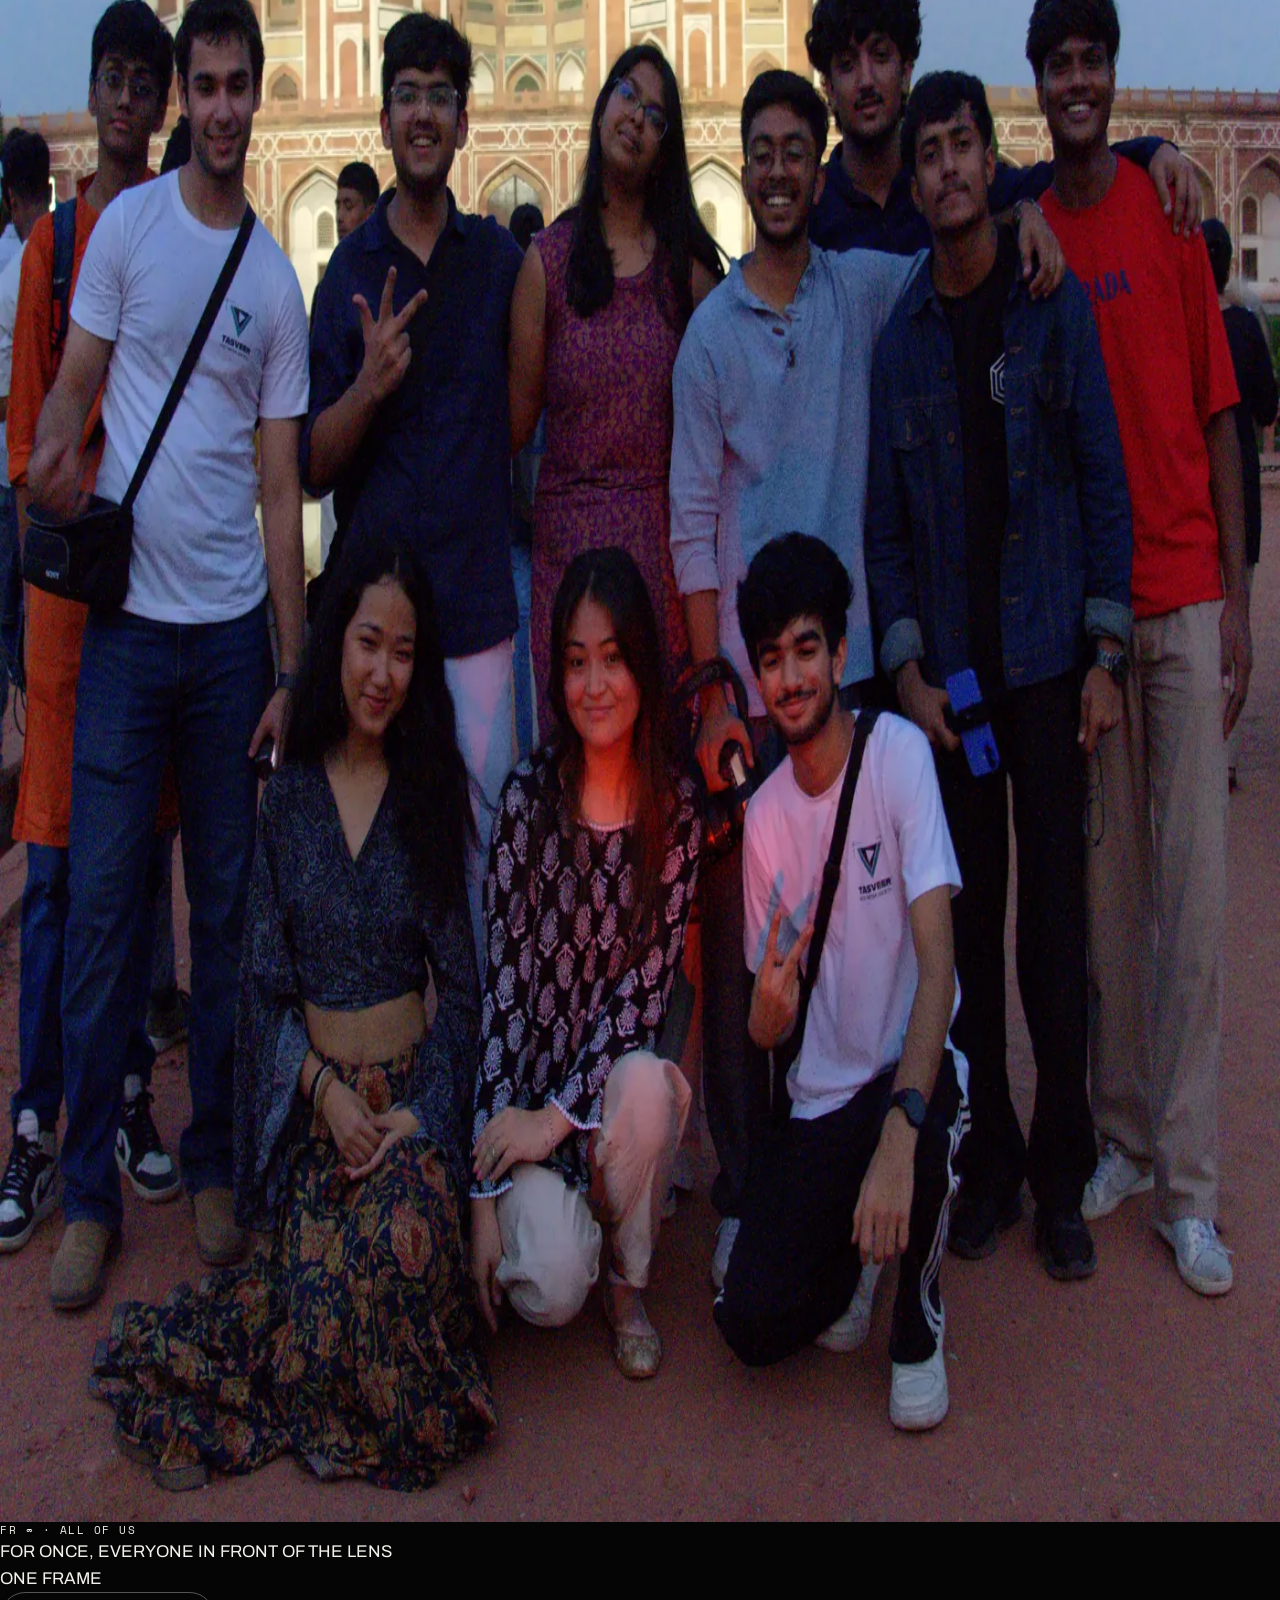
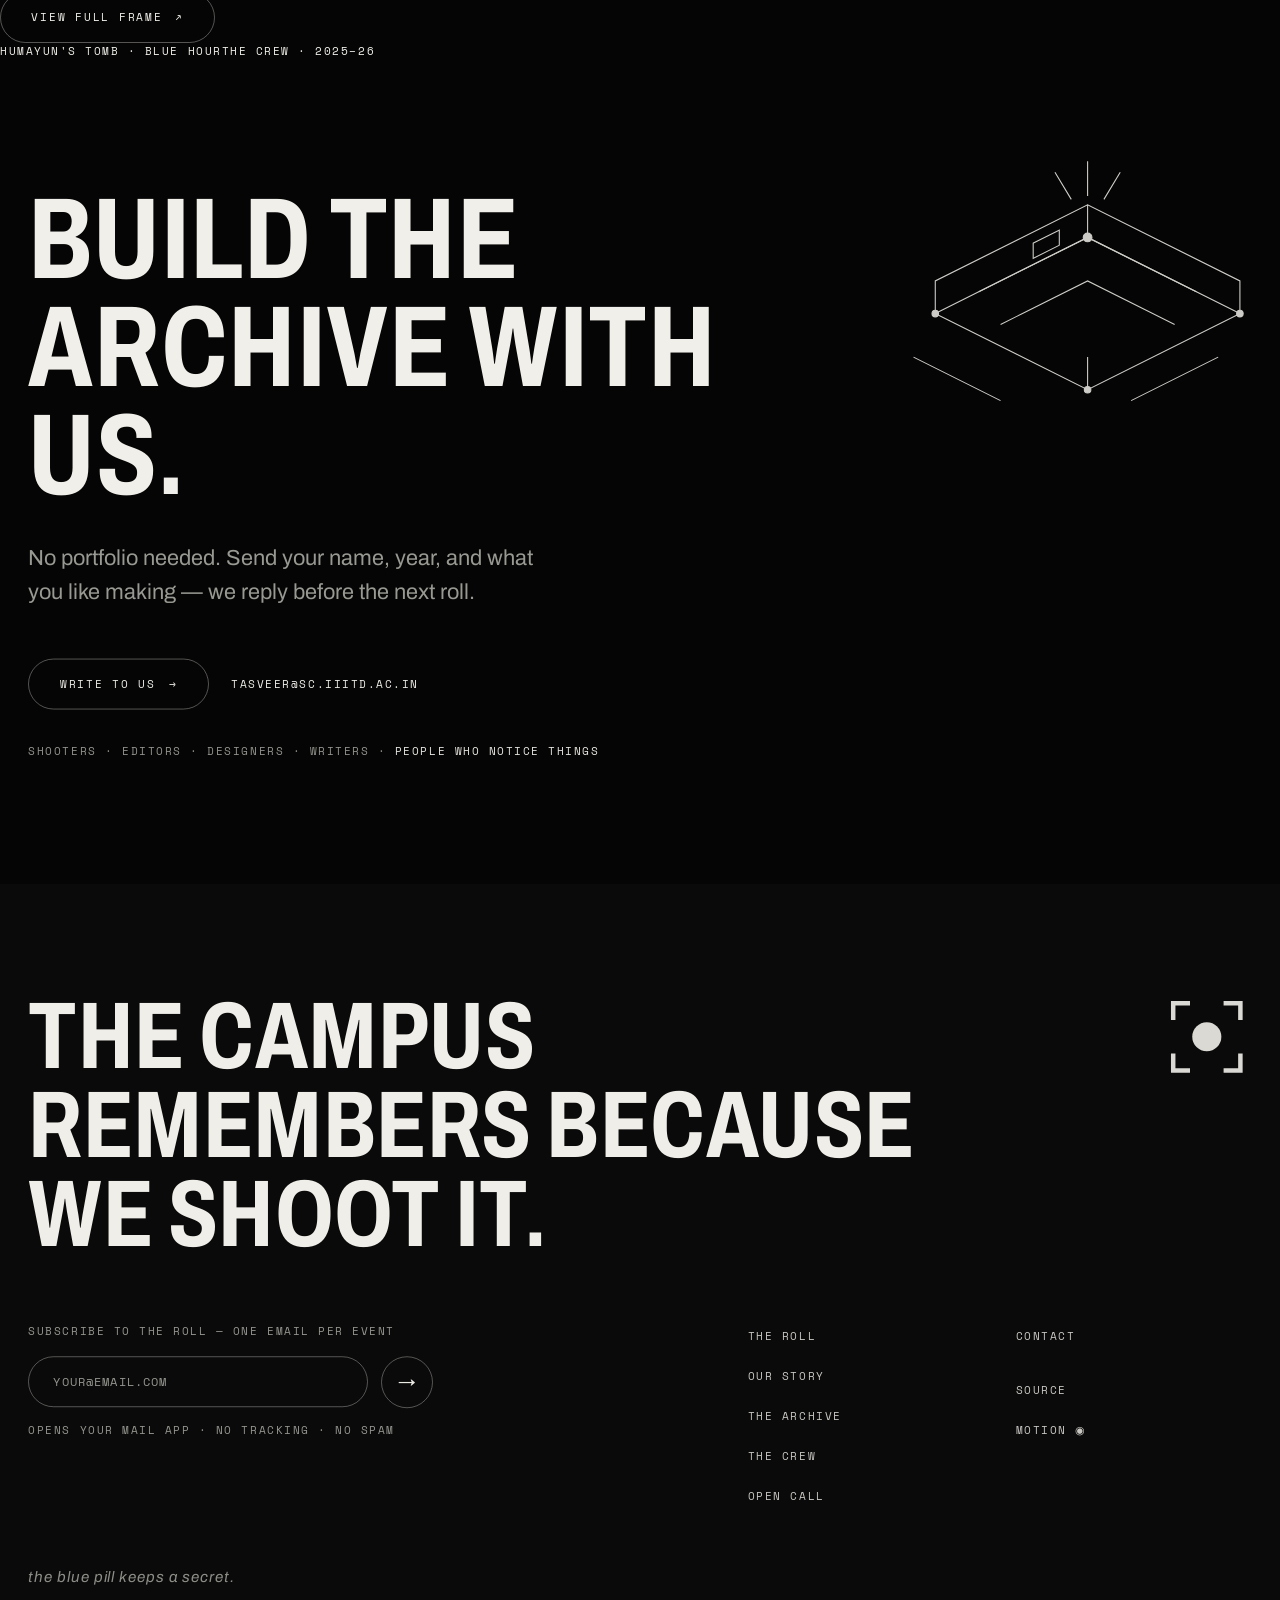
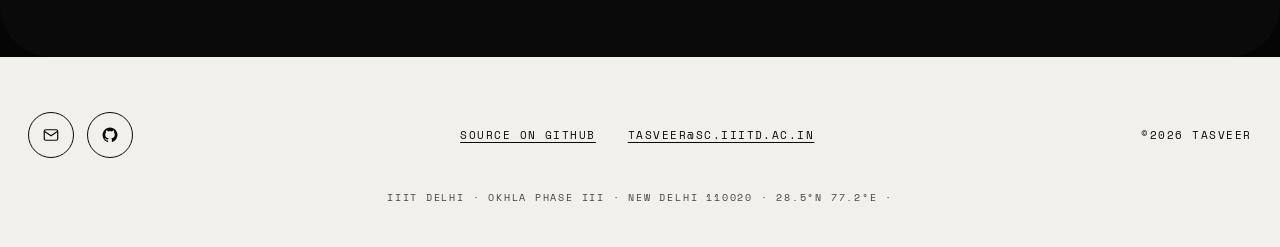
==== commit 1a94a890: "Update site: emblem scene, verbs scene, casting deck, archive band, original-colour photos" ====
--- a/index.html
+++ b/index.html
@@ -26,6 +26,7 @@
 <link rel="stylesheet" href="css/drive.css">
 </head>
 <body>
+<svg class="sprite" width="0" height="0" aria-hidden="true" focusable="false" style="position:absolute"><defs><symbol id="tv-mark" viewBox="783 764 992 769"><path class="lg-teal" d="M784 765 L783 767 L1280 1531 L1280 1358 L895 765Z"/><path class="lg-teal" d="M1774 765 L1641 765 L1282 1361 L1277 1353 L1277 1526 L1281 1532 L1284 1531Z"/><path class="lg-ink" d="M925 765 L1260 1289 L1278 1315 L1170 838Z"/><path class="lg-ink" d="M939 765 L939 766 L1041 793 L1048 796 L1088 806 L1117 815 L1128 817 L1139 821 L1168 828 L1179 832 L1208 839 L1459 909 L1462 909 L1605 766 L1605 765Z"/><path class="lg-ink" d="M1609 771 L1545 834 L1247 1136 L1283 1316 L1285 1315Z"/></symbol></defs></svg>
 
 <a class="skip-link" href="#story">Skip to content</a>
 <div class="grain" aria-hidden="true"></div>
@@ -50,10 +51,7 @@
 
 <header class="nav" id="nav">
   <a class="nav-logo" href="#top" data-goto="#top" aria-label="Tasveer — back to top">
-    <svg viewBox="0 0 32 32" fill="none" aria-hidden="true">
-      <path d="M4 10V4h6M22 4h6v6M28 22v6h-6M10 28H4v-6" stroke="currentColor" stroke-width="2.4"/>
-      <circle cx="16" cy="16" r="5.2" fill="currentColor"/>
-    </svg>
+    <svg class="nav-mark" aria-hidden="true"><use href="#tv-mark"/></svg>
     <span class="nav-word">TASVEER</span>
   </a>
   <div class="nav-right">
@@ -85,10 +83,7 @@
 
 <div class="intro-curtain" id="introCurtain" aria-hidden="true">
   <div class="leader">
-    <svg class="leader-mark" viewBox="0 0 32 32" fill="none" aria-hidden="true">
-      <path d="M4 10V4h6M22 4h6v6M28 22v6h-6M10 28H4v-6" stroke="currentColor" stroke-width="2.4"/>
-      <circle cx="16" cy="16" r="5.2" fill="currentColor"/>
-    </svg>
+    <svg class="leader-mark" aria-hidden="true"><use href="#tv-mark"/></svg>
     <div class="leader-word">TASVEER</div>
     <div class="leader-count mono"><span id="leaderNum">000</span></div>
     <div class="leader-bar"><span id="leaderFill"></span></div>
@@ -100,28 +95,44 @@
 
 <!-- 01 · hero — full-bleed cinema -->
 <section class="hero" id="top" data-frame="01" data-section="THE BACKYARD">
+<!-- emblem — the logo opens like a shutter; the drone footage behind it is the hero's own, so nothing repeats -->
+<div class="emblem" id="emblem">
+  <div class="em-runway" id="emRunway">
+    <div class="em-stage" id="emStage">
+      <div class="em-cover" id="emCover" aria-hidden="true"></div>
+      <div class="em-collage" id="emCollage" aria-hidden="true"><div class="em-wall" id="emWall"></div></div>
+      <div class="em-veil" id="emVeil" aria-hidden="true"></div>
+      <div class="em-logo"><svg class="logo-svg" id="emSvg" viewBox="540 540 1500 1440" xmlns="http://www.w3.org/2000/svg" role="img" aria-label="Tasveer — IIITD Media Society logo" focusable="false"><defs><clipPath id="lgVClip"><rect id="lgVClipRect" x="700" y="740" width="1200" height="900"/></clipPath></defs><g class="lg-in lg-crop lg-crop-l" data-px="648" data-py="650"><g class="lg-sc"><path class="lg-teal" d="M996 644 L661 644 L656 641 L656 561 L641 561 L641 641 L636 644 L565 643 L563 645 L563 656 L565 660 L637 659 L641 662 L641 994 L656 994 L656 662 L658 660 L995 660 L997 658Z"/></g></g><g class="lg-in lg-crop lg-crop-r" data-px="1925" data-py="650"><g class="lg-sc"><path class="lg-teal" d="M1584 643 L1583 655 L1585 659 L1917 660 L1917 996 L1919 1000 L1933 1000 L1933 663 L1935 659 L2016 659 L2016 643 L1935 643 L1934 567 L1932 566 L1919 566 L1917 569 L1918 640 L1916 643Z"/></g></g><g class="lg-core"><g class="lg-in lg-v" clip-path="url(#lgVClip)"><g class="lg-sc lg-v-l"><path class="lg-teal" d="M784 765 L783 767 L1280 1531 L1280 1358 L895 765Z"/></g><g class="lg-sc lg-v-r"><path class="lg-teal" d="M1774 765 L1641 765 L1282 1361 L1277 1353 L1277 1526 L1281 1532 L1284 1531Z"/></g></g><g class="lg-in lg-blade" data-cx="1102" data-cy="1040"><g class="lg-sc"><path class="lg-ink" d="M925 765 L1260 1289 L1278 1315 L1170 838Z"/></g></g><g class="lg-in lg-blade" data-cx="1272" data-cy="838"><g class="lg-sc"><path class="lg-ink" d="M939 765 L939 766 L1041 793 L1048 796 L1088 806 L1117 815 L1128 817 L1139 821 L1168 828 L1179 832 L1208 839 L1459 909 L1462 909 L1605 766 L1605 765Z"/></g></g><g class="lg-in lg-blade" data-cx="1428" data-cy="1044"><g class="lg-sc"><path class="lg-ink" d="M1609 771 L1545 834 L1247 1136 L1283 1316 L1285 1315Z"/></g></g></g><g class="lg-word"><g class="lg-in lg-ch" data-cx="740"><g class="lg-sc"><path class="lg-ink" d="M660 1642 L660 1686 L710 1686 L711 1687 L711 1813 L767 1813 L768 1812 L768 1687 L769 1686 L819 1686 L819 1642Z"/></g></g><g class="lg-in lg-ch" data-cx="910"><g class="lg-sc"><path class="lg-ink" d="M865 1642 L815 1813 L873 1813 L875 1809 L877 1798 L879 1795 L940 1795 L946 1813 L1004 1813 L983 1742 L983 1739 L980 1732 L976 1715 L973 1708 L969 1691 L966 1684 L962 1667 L959 1660 L955 1643 L954 1642Z M908 1686 L912 1687 L917 1708 L919 1712 L926 1742 L928 1746 L927 1750 L892 1750 L891 1749 L903 1700 L905 1696 L906 1689Z"/></g></g><g class="lg-in lg-ch" data-cx="1091"><g class="lg-sc"><path class="lg-ink" d="M1030 1651 L1022 1658 L1017 1665 L1014 1671 L1010 1686 L1010 1705 L1012 1714 L1017 1726 L1022 1733 L1027 1738 L1036 1744 L1051 1749 L1104 1749 L1108 1750 L1113 1754 L1114 1762 L1108 1768 L1014 1768 L1013 1769 L1013 1813 L1120 1813 L1140 1808 L1155 1798 L1161 1791 L1167 1780 L1171 1762 L1171 1755 L1170 1754 L1170 1747 L1168 1738 L1160 1723 L1153 1716 L1147 1712 L1131 1706 L1125 1706 L1124 1705 L1074 1705 L1067 1700 L1066 1694 L1067 1691 L1070 1688 L1076 1686 L1165 1686 L1165 1642 L1056 1642 L1040 1646Z"/></g></g><g class="lg-in lg-ch" data-cx="1278"><g class="lg-sc"><path class="lg-ink" d="M1188 1642 L1233 1805 L1234 1806 L1322 1806 L1331 1772 L1333 1768 L1334 1761 L1336 1757 L1337 1750 L1343 1732 L1345 1721 L1353 1696 L1357 1678 L1361 1667 L1367 1642 L1309 1642 L1280 1761 L1278 1763 L1276 1762 L1270 1739 L1270 1735 L1268 1731 L1266 1719 L1250 1658 L1250 1654 L1247 1646 L1247 1642Z"/></g></g><g class="lg-in lg-ch" data-cx="1464"><g class="lg-sc"><path class="lg-ink" d="M1390 1640 L1390 1808 L1538 1808 L1538 1765 L1447 1765 L1445 1763 L1445 1747 L1446 1746 L1538 1746 L1538 1702 L1446 1702 L1445 1701 L1445 1685 L1447 1683 L1538 1683 L1538 1640Z"/></g></g><g class="lg-in lg-ch" data-cx="1638"><g class="lg-sc"><path class="lg-ink" d="M1564 1640 L1564 1808 L1712 1808 L1712 1765 L1621 1765 L1619 1763 L1619 1747 L1620 1746 L1712 1746 L1712 1702 L1620 1702 L1619 1701 L1619 1684 L1620 1683 L1712 1683 L1712 1640Z"/></g></g><g class="lg-in lg-ch" data-cx="1825"><g class="lg-sc"><path class="lg-ink" d="M1735 1640 L1735 1808 L1791 1808 L1791 1746 L1792 1745 L1817 1745 L1820 1748 L1854 1808 L1914 1808 L1912 1803 L1875 1743 L1877 1740 L1887 1735 L1898 1725 L1906 1712 L1909 1702 L1909 1681 L1906 1670 L1900 1659 L1891 1650 L1881 1644 L1866 1640Z M1791 1684 L1792 1683 L1846 1683 L1849 1684 L1853 1688 L1854 1694 L1853 1697 L1847 1702 L1792 1702 L1791 1701Z"/></g></g></g><g class="lg-sub"><g class="lg-in lg-ch" data-cx="664"><g class="lg-sc"><path class="lg-ink" d="M659 1856 L658 1942 L669 1942 L669 1856Z"/></g></g><g class="lg-in lg-ch" data-cx="699"><g class="lg-sc"><path class="lg-ink" d="M694 1856 L693 1942 L704 1942 L704 1856Z"/></g></g><g class="lg-in lg-ch" data-cx="735"><g class="lg-sc"><path class="lg-ink" d="M729 1856 L729 1942 L740 1942 L740 1857Z"/></g></g><g class="lg-in lg-ch" data-cx="788"><g class="lg-sc"><path class="lg-ink" d="M752 1856 L752 1865 L782 1866 L782 1941 L793 1942 L793 1866 L824 1865 L824 1856Z"/></g></g><g class="lg-in lg-ch" data-cx="872"><g class="lg-sc"><path class="lg-ink" d="M837 1856 L836 1942 L873 1942 L885 1939 L896 1933 L904 1923 L908 1910 L908 1889 L906 1880 L902 1872 L894 1864 L880 1858 L867 1856Z M848 1865 L875 1866 L883 1869 L892 1877 L897 1892 L897 1906 L892 1921 L884 1929 L877 1932 L865 1934 L847 1933Z"/></g></g><g class="lg-in lg-ch" data-cx="1006"><g class="lg-sc"><path class="lg-ink" d="M967 1856 L966 1942 L977 1942 L978 1868 L1000 1926 L1011 1926 L1032 1869 L1034 1869 L1034 1942 L1045 1942 L1045 1856 L1028 1856 L1006 1914 L1003 1911 L983 1856Z"/></g></g><g class="lg-in lg-ch" data-cx="1097"><g class="lg-sc"><path class="lg-ink" d="M1069 1856 L1069 1942 L1124 1942 L1124 1934 L1080 1933 L1081 1901 L1121 1901 L1121 1892 L1081 1892 L1080 1866 L1123 1865 L1123 1856Z"/></g></g><g class="lg-in lg-ch" data-cx="1180"><g class="lg-sc"><path class="lg-ink" d="M1145 1856 L1144 1941 L1181 1942 L1193 1939 L1204 1933 L1212 1923 L1216 1910 L1216 1889 L1214 1880 L1209 1871 L1202 1864 L1188 1858 L1174 1856Z M1156 1865 L1183 1866 L1194 1871 L1201 1879 L1205 1892 L1204 1912 L1198 1924 L1192 1929 L1185 1932 L1173 1934 L1155 1933Z"/></g></g><g class="lg-in lg-ch" data-cx="1242"><g class="lg-sc"><path class="lg-ink" d="M1236 1856 L1236 1942 L1247 1942 L1247 1856Z"/></g></g><g class="lg-in lg-ch" data-cx="1300"><g class="lg-sc"><path class="lg-ink" d="M1293 1856 L1261 1942 L1272 1942 L1280 1920 L1319 1920 L1327 1942 L1338 1942 L1306 1856Z M1299 1868 L1301 1869 L1315 1907 L1315 1911 L1283 1910Z"/></g></g><g class="lg-in lg-ch" data-cx="1418"><g class="lg-sc"><path class="lg-ink" d="M1412 1855 L1400 1858 L1390 1866 L1387 1873 L1387 1885 L1390 1892 L1395 1897 L1407 1902 L1424 1905 L1430 1908 L1433 1911 L1436 1918 L1435 1925 L1429 1932 L1422 1935 L1406 1935 L1387 1928 L1387 1938 L1401 1943 L1422 1944 L1437 1939 L1444 1932 L1447 1923 L1447 1915 L1445 1908 L1437 1899 L1431 1896 L1403 1889 L1398 1883 L1398 1874 L1404 1867 L1411 1864 L1425 1864 L1442 1869 L1442 1861 L1441 1859 L1430 1856Z"/></g></g><g class="lg-in lg-ch" data-cx="1501"><g class="lg-sc"><path class="lg-ink" d="M1496 1855 L1480 1860 L1470 1869 L1465 1877 L1462 1887 L1461 1907 L1467 1926 L1478 1938 L1489 1943 L1507 1944 L1520 1940 L1526 1936 L1534 1927 L1540 1910 L1540 1889 L1535 1874 L1526 1863 L1512 1856Z M1495 1864 L1506 1864 L1516 1868 L1523 1875 L1527 1883 L1529 1892 L1528 1913 L1523 1924 L1516 1931 L1507 1935 L1494 1935 L1487 1932 L1478 1923 L1473 1910 L1472 1899 L1475 1882 L1479 1875 L1486 1868Z"/></g></g><g class="lg-in lg-ch" data-cx="1590"><g class="lg-sc"><path class="lg-ink" d="M1585 1856 L1570 1863 L1564 1869 L1559 1877 L1555 1892 L1555 1907 L1557 1917 L1563 1929 L1576 1940 L1590 1944 L1609 1943 L1624 1936 L1624 1926 L1614 1932 L1605 1935 L1590 1935 L1580 1931 L1575 1927 L1568 1915 L1566 1903 L1567 1888 L1572 1876 L1580 1868 L1591 1864 L1604 1864 L1611 1866 L1624 1873 L1624 1863 L1608 1856Z"/></g></g><g class="lg-in lg-ch" data-cx="1650"><g class="lg-sc"><path class="lg-ink" d="M1644 1856 L1644 1942 L1654 1942 L1654 1856Z"/></g></g><g class="lg-in lg-ch" data-cx="1706"><g class="lg-sc"><path class="lg-ink" d="M1679 1856 L1678 1942 L1733 1942 L1733 1934 L1691 1934 L1689 1932 L1690 1901 L1731 1901 L1730 1892 L1690 1892 L1689 1866 L1732 1865 L1732 1856Z"/></g></g><g class="lg-in lg-ch" data-cx="1814"><g class="lg-sc"><path class="lg-ink" d="M1741 1865 L1772 1866 L1772 1942 L1783 1942 L1783 1866 L1814 1865 L1815 1858 L1844 1900 L1844 1942 L1855 1942 L1855 1901 L1885 1856 L1873 1857 L1850 1892 L1825 1856 L1742 1856Z"/></g></g></g></svg></div>
+      <div class="em-hint mono" id="emHint" aria-hidden="true">SCROLL TO OPEN <span class="arrow">↓</span></div>
+    </div>
+  </div>
+</div>
   <div class="hero-media" aria-hidden="true">
     <video id="heroVideo" muted loop playsinline preload="auto" poster="assets/drive/poster4.jpg">
       <source src="assets/drive/clip4.mp4" type="video/mp4">
     </video>
-    <video id="heroVideoB" muted loop playsinline preload="auto" poster="assets/drive/poster1.jpg">
+    <video id="heroVideoB" muted loop playsinline preload="none" poster="assets/drive/poster1.jpg">
       <source src="assets/drive/clip1.mp4" type="video/mp4">
     </video>
     <div class="hero-scrim"></div>
     <div class="hero-marquee marquee" id="heroMarquee"></div>
   </div>
+  <div class="hero-body" id="heroBody">
   <div class="hero-head">
     <p class="hero-kicker mono">TASVEER · THE MEDIA SOCIETY OF IIIT DELHI</p>
     <h1 class="hero-title">
       <span class="mask"><span>EVERY STORY IS</span></span>
       <span class="mask"><span>IN OUR BACKYARD</span></span>
     </h1>
-  </div>
-  <div class="hero-word-wrap" id="heroWordWrap" role="img" aria-label="TASVEER">
-    <span class="hero-word">TASVEER</span>
+    <div class="hero-cta">
+      <p class="hero-sub">We shoot, film, design and archive IIIT Delhi's memory.</p>
+      <a class="pill" href="#roll" data-goto="#roll">VIEW THE ROLL <span class="arr">→</span></a>
+      <a class="pill" href="#open-call" data-goto="#open-call">JOIN THE CREW <span class="arr">→</span></a>
+    </div>
   </div>
   <div class="hero-stills" id="heroStills"></div>
   <div class="hero-scroll mono" aria-hidden="true">SCROLL <span class="arrow">↓</span></div>
+  </div>
 </section>
 
 <!-- photo band -->
@@ -139,15 +150,50 @@
       <p class="story-body">We shoot, film, design and archive. Not for the feed — for the record. The campus's story, told by the people who live it.</p>
     </div>
   </div>
-  <div class="collage">
-    <figure class="c-small" data-cursor="VIEW">
-      <img src="assets/drive/photo074.webp" alt="Black-and-white portrait of a guitarist under dramatic side light" loading="lazy" decoding="async">
-      <figcaption class="mono">THE NIGHT · MONOCHROME</figcaption>
-    </figure>
-    <figure class="c-big" data-cursor="VIEW">
-      <img src="assets/drive/still1.jpg" alt="Aerial view of the fest grounds at night, a canopy of fairy lights over the crowd" loading="lazy" decoding="async">
-      <figcaption class="mono">THE BACKYARD · OKHLA, FROM ABOVE</figcaption>
-    </figure>
+  <div class="verbs" id="verbs" aria-label="What Tasveer does">
+    <div class="vb-stage" id="vbStage">
+      <div class="vb-list">
+        <article class="vb-item" data-i="0">
+          <h3 class="vb-word"><span class="vb-n mono">01</span>SHOOT</h3>
+          <p class="vb-desc">Cameras up at every fest, talk and late-night jam, from the front row to the rafters.</p>
+          <figure class="vb-frame" data-k="shoot">
+            <div class="vb-media"><img src="assets/drive/photo074.webp" alt="Black-and-white portrait of a guitarist under dramatic side light" loading="lazy" decoding="async"></div>
+            <figcaption class="vb-cap mono">THE NIGHT · MONOCHROME</figcaption>
+          </figure>
+        </article>
+        <article class="vb-item" data-i="1">
+          <h3 class="vb-word"><span class="vb-n mono">02</span>FILM</h3>
+          <p class="vb-desc">Aftermovies, reels and drone passes over the backyard, cut while the night is still warm.</p>
+          <figure class="vb-frame" data-k="film">
+            <div class="vb-media"><img src="assets/drive/still1.jpg" alt="Aerial view of the fest grounds at night, a canopy of fairy lights over the crowd" loading="lazy" decoding="async">
+              <span class="vb-bar t"></span><span class="vb-bar b"></span>
+              <span class="vb-rec mono"><i></i>REC <b id="vbTc">00:00:00:00</b></span></div>
+            <figcaption class="vb-cap mono">THE BACKYARD · OKHLA, FROM ABOVE</figcaption>
+          </figure>
+        </article>
+        <article class="vb-item" data-i="2">
+          <h3 class="vb-word"><span class="vb-n mono">03</span>DESIGN</h3>
+          <p class="vb-desc">Posters, covers and the look of every event, drawn before the first camera comes out.</p>
+          <figure class="vb-frame" data-k="design">
+            <div class="vb-media"><img src="assets/drive/still2.jpg" alt="A vocalist mid-song under blue stage light" loading="lazy" decoding="async">
+              <span class="vb-poster">ANNUAL<br>FEST '26</span>
+              <span class="vb-reg a"></span><span class="vb-reg b"></span>
+              <span class="vb-sw"><i style="background:#241FF3"></i><i style="background:#F2F0EA"></i><i style="background:#0A0A0A"></i><i style="background:#368F97"></i></span></div>
+            <figcaption class="vb-cap mono">THE LOOK · POSTERS &amp; COVERS</figcaption>
+          </figure>
+        </article>
+        <article class="vb-item" data-i="3">
+          <h3 class="vb-word"><span class="vb-n mono">04</span>ARCHIVE</h3>
+          <p class="vb-desc">Every frame kept, named and filed, so the campus can look back at what it was.</p>
+          <figure class="vb-frame" data-k="archive">
+            <div class="vb-media"><div class="vb-sheet"><i><img src="assets/collage/photo012.webp" alt="" loading="lazy" decoding="async"></i><i><img src="assets/collage/photo020.webp" alt="" loading="lazy" decoding="async"></i><i><img src="assets/collage/concert-purple.webp" alt="" loading="lazy" decoding="async"></i><i><img src="assets/collage/photo041.webp" alt="" loading="lazy" decoding="async"></i><i><img src="assets/collage/photo028.webp" alt="" loading="lazy" decoding="async"></i><i><img src="assets/collage/photo062.webp" alt="" loading="lazy" decoding="async"></i><i><img src="assets/collage/sparklers.webp" alt="" loading="lazy" decoding="async"></i><i><img src="assets/collage/photo075.webp" alt="" loading="lazy" decoding="async"></i><i><img src="assets/collage/photo038.webp" alt="" loading="lazy" decoding="async"></i><i><img src="assets/collage/photo088.webp" alt="" loading="lazy" decoding="async"></i><i><img src="assets/collage/crowd-hands.webp" alt="" loading="lazy" decoding="async"></i><i><img src="assets/collage/photo034.webp" alt="" loading="lazy" decoding="async"></i><i><img src="assets/collage/photo005.webp" alt="" loading="lazy" decoding="async"></i><i><img src="assets/collage/stage-lights.webp" alt="" loading="lazy" decoding="async"></i><i><img src="assets/collage/photo052.webp" alt="" loading="lazy" decoding="async"></i><i><img src="assets/collage/photo078.webp" alt="" loading="lazy" decoding="async"></i></div></div>
+            <figcaption class="vb-cap mono">EVERY FRAME, KEPT</figcaption>
+          </figure>
+        </article>
+      </div>
+      <div class="vb-deck" id="vbDeck" aria-hidden="true"><span class="vb-count mono" id="vbCount">FRAME 01 / 04</span><span class="vb-flash" id="vbFlash"></span></div>
+      <div class="vb-rail" aria-hidden="true"><i id="vbProg"></i></div>
+    </div>
   </div>
 </section>
 
@@ -223,45 +269,52 @@
 <!-- giant beat marquee -->
 <div class="beat-marquee marquee" id="beatMarquee" aria-hidden="true"></div>
 
-<!-- 04 · crew -->
-<section class="crew" id="crew">
-  <div class="crew-head">
-    <h2 class="section-title">THE<br>CREW</h2>
-    <p>Sixteen frames behind the lens. One society. <span class="hint-click">Click</span><span class="hint-tap">Tap</span> a portrait — everyone was a kid once.</p>
-  </div>
-  <div class="crew-filters" id="crewFilters" role="group" aria-label="Filter crew by department"></div>
-  <div class="crew-grid" id="crewGrid"></div>
-
-  <!-- 04a · the lineup — one poster per person -->
+<!-- 04 · crew — the lineup (one poster per person) -->
+<section class="crew" id="crew" data-section="THE CREW">
+  <!-- 04a · the lineup — the casting: one take per person -->
   <div class="lineup" id="lineup">
     <div class="lineup-head">
-      <p class="mono lineup-kicker">ISSUE 01 · <span id="lineupTotal">16</span> POSTERS</p>
       <h3 class="section-title lineup-title">THE<br>LINEUP.</h3>
-      <p class="lineup-body">One poster each, roles included. They sit in black and white until you point at them — then the colour comes on. <span class="hint-click">Click</span><span class="hint-tap">Tap</span> to see one full size.</p>
-    </div>
-    <ol class="lineup-wall" id="lineupWall"></ol>
-  </div>
-
-  <!-- 04b · all of us — the whole crew, one frame -->
-  <div class="all-of-us">
-    <div class="aou-copy">
-      <p class="mono aou-kicker">FR ∞ · ALL OF US</p>
-      <h3 class="section-title aou-title">ONE<br>FRAME.</h3>
-      <p class="aou-body">For once, everyone in front of the lens. Humayun's Tomb at blue hour — the crew, the light, the backyard getting bigger.</p>
-    </div>
-    <figure class="aou-frame" data-cursor="VIEW">
-      <span class="aou-gate">
-      <span class="gate-corner tl" aria-hidden="true"></span><span class="gate-corner tr" aria-hidden="true"></span>
-      <span class="gate-corner bl" aria-hidden="true"></span><span class="gate-corner br" aria-hidden="true"></span>
-      <span class="inner">
-        <img src="assets/drive/crew-group-1400.webp"
-             srcset="assets/drive/crew-group-1400.webp 1400w, assets/drive/crew-group-2000.webp 2000w"
-             sizes="(max-width:900px) 88vw, 58vw" width="2000" height="1994"
-             alt="The Tasveer crew posing together in front of Humayun's Tomb at dusk" loading="lazy" decoding="async">
-      </span>
-      </span>
-      <figcaption class="mono"><span>HUMAYUN'S TOMB · BLUE HOUR</span> <span>THE CREW · 2025–26</span></figcaption>
-    </figure>
+      <p class="lineup-body">Sixteen people, sixteen posters. Keep scrolling and each one takes the front of the deck in their own colour.</p>
+    </div>
+    <div class="lu-runway" id="luRunway">
+      <div class="lu-stage" id="luStage">
+        <div class="lu-glow" aria-hidden="true"></div>
+        <div class="lu-info">
+          <p class="lu-count mono" aria-hidden="true"><span id="luNum">01</span><span class="lu-of">/16</span></p>
+          <div class="lu-roles" id="luRoles" aria-hidden="true"></div>
+          <div class="lu-names" id="luNames" aria-hidden="true"></div>
+          <button class="pill lu-open" id="luOpen" type="button">OPEN POSTER <span class="arr">↗</span></button>
+        </div>
+        <div class="lu-deck" id="luDeck" role="group" aria-roledescription="stack of posters" aria-label="Crew posters, one per person"></div>
+        <ol class="lu-rail" id="luRail" aria-label="Jump to a person"></ol>
+        <p class="lu-hint mono" id="luHint" aria-hidden="true">SCROLL TO TURN THE PAGE ↓</p>
+        <p class="sr-only" id="luLive" aria-live="polite"></p>
+      </div>
+    </div>
+  </div>
+</section>
+
+<!-- 04b · one frame — full-bleed cover, scroll-zoom -->
+<section class="one-frame" id="one-frame" data-section="ONE FRAME">
+  <div class="of-stage">
+    <div class="of-bg">
+      <img src="assets/drive/crew-group-2000.webp"
+           srcset="assets/drive/crew-group-1400.webp 1400w, assets/drive/crew-group-2000.webp 2000w"
+           sizes="100vw" width="2000" height="1994"
+           alt="The whole Tasveer crew posing together in front of Humayun's Tomb at dusk" loading="lazy" decoding="async">
+    </div>
+    <div class="of-scrim" aria-hidden="true"></div>
+    <div class="of-head">
+      <p class="of-kicker mono">FR ∞ · ALL OF US</p>
+      <p class="of-lines">
+        <span class="mask"><span>FOR ONCE, EVERYONE</span></span>
+        <span class="mask"><span>IN FRONT OF THE LENS</span></span>
+      </p>
+    </div>
+    <div class="of-word-wrap" role="img" aria-label="One Frame"><span class="of-word">ONE FRAME</span></div>
+    <button class="of-open pill" type="button" data-cursor="VIEW" aria-label="View the group photo full size">VIEW FULL FRAME <span class="arr">↗</span></button>
+    <p class="of-cap mono"><span>HUMAYUN'S TOMB · BLUE HOUR</span><span>THE CREW · 2025–26</span></p>
   </div>
 </section>
 
@@ -368,5 +421,7 @@
 <script src="js/vendor/ScrollTrigger.min.js"></script>
 <script src="js/vendor/lenis.min.js"></script>
 <script src="js/drive.js"></script>
+<script src="js/emblem.js"></script>
+<script src="js/verbs.js"></script>
 </body>
 </html>
